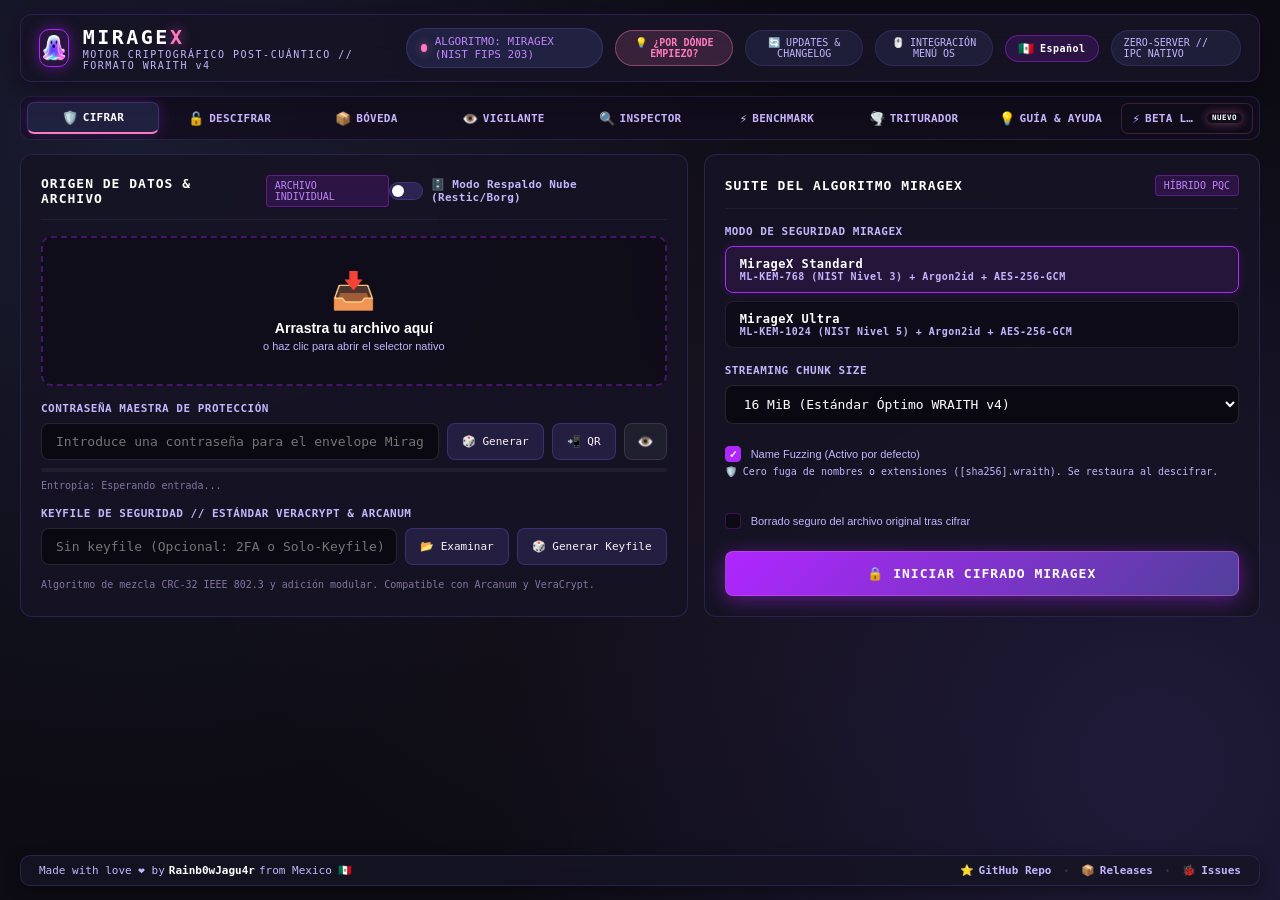
==== ui/index.html @ c5a14ad1 "release: v4.1.1 - Vigilante loop fix, default name fuzzing, keyfiles, bilingual selector and resilie" ====
<!DOCTYPE html>
<html lang="es">
<head>
  <meta charset="UTF-8">
  <meta name="viewport" content="width=device-width, initial-scale=1.0">
  <title>MirageX // Motor Criptográfico Post-Cuántica</title>
  <link rel="stylesheet" href="style.css">
</head>
<body>
  <div class="app-container">
    <!-- Top HUD Header -->
    <header class="hud-header">
      <div class="brand">
        <div class="brand-logo">
          <img src="logo.png" alt="MirageX Logo" class="brand-img">
        </div>
        <div class="brand-text">
          <div class="brand-title">MIRAGE<span class="highlight">X</span></div>
          <div class="brand-subtitle" data-i18n="brand_sub">MOTOR CRIPTOGRÁFICO POST-CUÁNTICO // FORMATO WRAITH v4</div>
        </div>
      </div>
      <div class="hud-status">
        <div class="status-pill">
          <span class="status-dot"></span>
          <span class="status-label" data-i18n="status_algo">ALGORITMO: MIRAGEX (NIST FIPS 203)</span>
        </div>
        <button class="status-chip btn-clickable highlight-pink" id="btn-quick-guide" title="Guía explicativa paso a paso de opciones y algoritmos" data-i18n="btn_quick_guide">
          💡 ¿POR DÓNDE EMPIEZO?
        </button>
        <button class="status-chip btn-clickable" id="btn-open-updater" title="Verificar actualizaciones y consultar Changelog">
          <span id="updater-badge-dot" class="updater-dot" style="display: none;"></span>
          <span data-i18n="btn_updates">🔄 UPDATES & CHANGELOG</span>
        </button>
        <button class="status-chip btn-clickable" id="btn-setup-context-menu" title="Configurar acceso rápido en menú contextual (Windows Explorer / Finder)" data-i18n="btn_context_menu">
          🖱️ INTEGRACIÓN MENÚ OS
        </button>
        <button type="button" class="status-chip btn-clickable btn-lang-switch" id="btn-lang-toggle" title="Cambiar idioma / Switch language">
          <span id="lang-flag">🇲🇽</span> <span id="lang-text">Español</span>
        </button>
        <div class="status-chip" data-i18n="status_zero_server">ZERO-SERVER // IPC NATIVO</div>
      </div>
    </header>

    <!-- Navigation Bar -->
    <nav class="hud-nav">
      <button class="nav-tab active" data-tab="encrypt">
        <span class="nav-icon">🛡️</span>
        <span class="nav-text" data-i18n="nav_encrypt">CIFRAR</span>
      </button>
      <button class="nav-tab" data-tab="decrypt">
        <span class="nav-icon">🔓</span>
        <span class="nav-text" data-i18n="nav_decrypt">DESCIFRAR</span>
      </button>
      <button class="nav-tab" data-tab="vault">
        <span class="nav-icon">📦</span>
        <span class="nav-text" data-i18n="nav_vault">BÓVEDA</span>
      </button>
      <button class="nav-tab" data-tab="watcher">
        <span class="nav-icon">👁️</span>
        <span class="nav-text" data-i18n="nav_watcher">VIGILANTE</span>
        <span class="badge-watcher-live" id="nav-watcher-badge" style="display:none;">LIVE</span>
      </button>
      <button class="nav-tab" data-tab="inspect">
        <span class="nav-icon">🔍</span>
        <span class="nav-text" data-i18n="nav_inspect">INSPECTOR</span>
      </button>
      <button class="nav-tab" data-tab="benchmark">
        <span class="nav-icon">⚡</span>
        <span class="nav-text" data-i18n="nav_benchmark">BENCHMARK</span>
      </button>
      <button class="nav-tab" data-tab="shred">
        <span class="nav-icon">🌪️</span>
        <span class="nav-text" data-i18n="nav_shred">TRITURADOR</span>
      </button>
      <button class="nav-tab" data-tab="guide">
        <span class="nav-icon">💡</span>
        <span class="nav-text" data-i18n="nav_guide">GUÍA & AYUDA</span>
      </button>
      <button class="nav-tab beta-tab" data-tab="beta">
        <span class="nav-icon">⚡</span>
        <span class="nav-text" data-i18n="nav_beta">BETA LABS</span>
        <span class="badge-beta-pill" data-i18n="badge_new">NUEVO</span>
      </button>
    </nav>

    <!-- Main Workspace -->
    <main class="hud-workspace">
      <!-- 1. ENCRYPT PANEL -->
      <section id="tab-encrypt" class="tab-content active">
        <div class="panel-grid">
          <div class="panel-card main-panel">
            <div class="card-header">
              <div style="display: flex; align-items: center; gap: 10px;">
                <h3 id="lbl-encrypt-origin-title" data-i18n="enc_origin_title">ORIGEN DE DATOS & ARCHIVO</h3>
                <span class="badge purple" id="badge-encrypt-origin" data-i18n="badge_single_file">ARCHIVO INDIVIDUAL</span>
              </div>
              <label class="hud-switch-container" title="Alternar entre cifrado individual y modo respaldo anonimizado para la nube">
                <input type="checkbox" id="toggle-encrypt-backup-mode">
                <span class="hud-switch-slider"></span>
                <span class="hud-switch-text" data-i18n="lbl_cloud_backup_mode">🗄️ Modo Respaldo Nube (Restic/Borg)</span>
              </label>
            </div>
            
            <!-- Standard Single File Section -->
            <div id="encrypt-single-file-section">
              <div class="dropzone" id="encrypt-dropzone">
                <div class="dropzone-icon">📥</div>
                <div class="dropzone-title" id="encrypt-file-title" data-i18n="drop_enc_title">Arrastra tu archivo aquí</div>
                <div class="dropzone-sub" id="encrypt-file-sub" data-i18n="drop_enc_sub">o haz clic para abrir el selector nativo</div>
              </div>

              <div class="selected-file-info" id="encrypt-file-meta" style="display:none;">
                <div class="meta-row">
                  <span class="meta-key">Archivo:</span>
                  <span class="meta-val" id="meta-encrypt-name">-</span>
                </div>
                <div class="meta-row">
                  <span class="meta-key">Ruta Absoluta:</span>
                  <span class="meta-val" id="meta-encrypt-path">-</span>
                </div>
                <div class="meta-row">
                  <span class="meta-key">Tamaño:</span>
                  <span class="meta-val" id="meta-encrypt-size">-</span>
                </div>
                <div class="meta-row">
                  <span class="meta-key">Nombre en Disco:</span>
                  <span class="meta-val" id="meta-encrypt-out-preview" style="color: var(--velvet-pink); font-family: var(--font-mono); font-size: 11px;">[sha256].wraith (Name Fuzzing Activo)</span>
                </div>
              </div>
            </div>

            <!-- Backup Cloud Directory Mode Section -->
            <div id="encrypt-backup-mode-section" style="display: none;">
              <div class="backup-folder-pickers">
                <div class="input-group">
                  <label for="backup-main-src-input">Carpeta a Respaldar (Origen):</label>
                  <div class="input-with-button">
                    <input type="text" id="backup-main-src-input" placeholder="Selecciona la carpeta con tus archivos..." readonly>
                    <button type="button" class="btn-secondary" id="btn-browse-backup-main-src" data-i18n="btn_browse">📂 Explorar</button>
                  </div>
                </div>

                <div class="input-group" style="margin-top: 12px;">
                  <label for="backup-main-dst-input">Directorio de Respaldo Cifrado (Destino):</label>
                  <div class="input-with-button">
                    <input type="text" id="backup-main-dst-input" placeholder="Carpeta de destino para los .wraith y el manifiesto..." readonly>
                    <button type="button" class="btn-secondary" id="btn-browse-backup-main-dst" data-i18n="btn_browse">📂 Explorar</button>
                  </div>
                </div>
              </div>

              <div class="beta-feature-pill-banner" style="margin-top: 14px;">
                <span class="pill-dot pink"></span>
                <span><strong>Blinded Hashes Activado:</strong> Cada archivo recibe un hash opaco determinista (<code>[sha256].wraith</code>) preservando deduplicación incremental en Restic, Borg y rsync sin revelar nombres ni rutas. Se genera el manifiesto maestro cifrado <code>backup_manifest.wraith</code>.</span>
              </div>
            </div>

            <div class="form-group">
              <label for="encrypt-password" data-i18n="lbl_enc_pass">CONTRASEÑA MAESTRA DE PROTECCIÓN</label>
              <div class="input-with-action">
                <input type="password" id="encrypt-password" placeholder="Introduce una contraseña para el envelope MirageX..." data-i18n-placeholder="ph_enc_pass" autocomplete="off">
                <button type="button" class="btn-secondary" id="btn-gen-pass" data-i18n="btn_gen">🎲 Generar</button>
                <button type="button" class="btn-secondary" id="btn-share-qr-encrypt" title="Compartir contraseña mediante Código QR">📲 QR</button>
                <button type="button" class="btn-icon" id="btn-toggle-encrypt-pass">👁️</button>
              </div>
              <div class="password-meter">
                <div class="meter-bar" id="pass-meter-bar"></div>
              </div>
              <div class="meter-label" id="pass-meter-text">Entropía: Esperando entrada...</div>
            </div>

            <div class="form-group keyfile-form-group">
              <label data-i18n="lbl_enc_kf">KEYFILE DE SEGURIDAD // ESTÁNDAR VERACRYPT & ARCANUM</label>
              <div class="input-with-action">
                <input type="text" id="encrypt-keyfile-display" placeholder="Sin keyfile (Opcional: 2FA o Solo-Keyfile)..." data-i18n-placeholder="ph_kf" readonly>
                <button type="button" class="btn-secondary" id="btn-select-keyfile-encrypt" data-i18n="btn_browse_kf">📂 Examinar</button>
                <button type="button" class="btn-secondary" id="btn-open-gen-keyfile" data-i18n="btn_gen_kf">🎲 Generar Keyfile</button>
                <button type="button" class="btn-icon" id="btn-clear-keyfile-encrypt" title="Quitar keyfile" data-i18n-title="btn_remove_kf" style="display:none;">✕</button>
              </div>
              <div class="field-hint" data-i18n="hint_enc_kf">Algoritmo de mezcla CRC-32 IEEE 802.3 y adición modular. Compatible con Arcanum y VeraCrypt.</div>
            </div>
          </div>

          <div class="panel-card side-panel">
            <div class="card-header">
              <h3 data-i18n="card_suite_title">SUITE DEL ALGORITMO MIRAGEX</h3>
              <span class="badge purple">HÍBRIDO PQC</span>
            </div>

            <div class="form-group">
              <label data-i18n="lbl_security_mode">MODO DE SEGURIDAD MIRAGEX</label>
              <div class="radio-group">
                <label class="radio-card active">
                  <input type="radio" name="pqc-suite" value="1" checked>
                  <div class="radio-info">
                    <span class="radio-title">MirageX Standard</span>
                    <span class="radio-desc">ML-KEM-768 (NIST Nivel 3) + Argon2id + AES-256-GCM</span>
                  </div>
                </label>
                <label class="radio-card">
                  <input type="radio" name="pqc-suite" value="2">
                  <div class="radio-info">
                    <span class="radio-title">MirageX Ultra</span>
                    <span class="radio-desc">ML-KEM-1024 (NIST Nivel 5) + Argon2id + AES-256-GCM</span>
                  </div>
                </label>
              </div>
            </div>

            <div class="form-group">
              <label for="chunk-size-select" data-i18n="lbl_chunk_size">STREAMING CHUNK SIZE</label>
              <select id="chunk-size-select" class="hud-select">
                <option value="4">4 MiB (Archivos pequeños)</option>
                <option value="16" selected>16 MiB (Estándar Óptimo WRAITH v4)</option>
                <option value="64">64 MiB (Archivos masivos >10 GB)</option>
              </select>
            </div>

            <div class="checkbox-group" style="margin-bottom: 12px;">
              <label class="checkbox-label" title="Anonimiza el nombre del archivo en disco ([sha256].wraith) para evitar filtración de metadatos o extensiones. Al descifrar con MirageX se restaura el nombre real íntegro.">
                <input type="checkbox" id="encrypt-name-fuzzing-chk" checked>
                <span class="checkbox-custom"></span>
                <span data-i18n="chk_name_fuzzing"><strong>Name Fuzzing (Activo por defecto)</strong></span>
              </label>
              <div class="field-hint" style="font-size: 10px; margin-top: 3px; color: var(--text-secondary);" data-i18n="hint_name_fuzzing">
                🛡️ Cero fuga de nombres o extensiones (<code>[sha256].wraith</code>). Se restaura al descifrar.
              </div>
            </div>

            <div class="checkbox-group">
              <label class="checkbox-label">
                <input type="checkbox" id="shred-source-chk">
                <span class="checkbox-custom"></span>
                <span data-i18n="chk_shred_source">Borrado seguro del archivo original tras cifrar</span>
              </label>
            </div>

            <div id="encrypt-shred-options" style="display: none; margin-bottom: 15px; padding: 10px; background: rgba(0,0,0,0.3); border: 1px dashed var(--border-color); border-radius: 6px;">
              <div style="display: grid; grid-template-columns: 1fr 1fr; gap: 10px;">
                <div>
                  <label style="font-size: 10px; color: var(--text-secondary); display: block; margin-bottom: 4px;" data-i18n="lbl_disk_type">TIPO DE DISCO</label>
                  <select id="encrypt-shred-media" class="hud-select" style="font-size: 11px; padding: 4px 8px;">
                    <option value="ssd" selected>⚡ SSD/NVMe (FTL Wear-Leveling)</option>
                    <option value="hdd">💾 HDD (Magnético DoD 5220.22-M)</option>
                  </select>
                </div>
                <div>
                  <label style="font-size: 10px; color: var(--text-secondary); display: block; margin-bottom: 4px;" data-i18n="lbl_passes">PASADAS</label>
                  <select id="encrypt-shred-passes" class="hud-select" style="font-size: 11px; padding: 4px 8px;">
                    <option value="3" selected>3 Pasadas</option>
                    <option value="7">7 Pasadas</option>
                  </select>
                </div>
              </div>
            </div>

            <button class="btn-primary" id="btn-start-encrypt" data-i18n="btn_start_encrypt">
              🔒 INICIAR CIFRADO MIRAGEX
            </button>
          </div>
        </div>

        <!-- Telemetry Card -->
        <div class="telemetry-card" id="encrypt-telemetry" style="display:none;">
          <div class="telemetry-header">
            <h4 data-i18n="telemetry_title">TELEMETRÍA CRIPTOGRÁFICA MIRAGEX</h4>
            <span class="telemetry-speed" id="encrypt-speed">0.00 MB/s</span>
          </div>
          <div class="progress-container">
            <div class="progress-fill" id="encrypt-progress-fill" style="width: 0%;"></div>
          </div>
          <div class="telemetry-stats">
            <span id="encrypt-stats-chunks">Chunk: 0 / 0</span>
            <span id="encrypt-stats-bytes">0 / 0 MB</span>
            <span id="encrypt-stats-time">Tiempo: 0s</span>
          </div>
        </div>
      </section>

      <!-- 2. DECRYPT PANEL -->
      <section id="tab-decrypt" class="tab-content">
        <div class="panel-grid">
          <div class="panel-card main-panel">
            <div class="card-header">
              <h3 data-i18n="dec_card_title">CONTENEDOR WRAITH (.wraith)</h3>
              <span class="badge purple">MIRAGEX ENVELOPE</span>
            </div>

            <div class="dropzone" id="decrypt-dropzone">
              <div class="dropzone-icon">📦</div>
              <div class="dropzone-title" id="decrypt-file-title" data-i18n="drop_dec_title">Arrastra tu archivo .wraith aquí</div>
              <div class="dropzone-sub" data-i18n="drop_dec_sub">o haz clic para examinar el disco</div>
            </div>

            <div class="selected-file-info" id="decrypt-file-meta" style="display:none;">
              <div class="meta-row">
                <span class="meta-key">Contenedor:</span>
                <span class="meta-val" id="meta-decrypt-name">-</span>
              </div>
              <div class="meta-row">
                <span class="meta-key">Ruta:</span>
                <span class="meta-val" id="meta-decrypt-path">-</span>
              </div>
            </div>

            <div class="form-group">
              <label for="decrypt-password" data-i18n="lbl_dec_pass">CONTRASEÑA DE AUTENTICACIÓN</label>
              <div class="input-with-action">
                <input type="password" id="decrypt-password" placeholder="Contraseña de desencapsulado..." data-i18n-placeholder="ph_dec_pass" autocomplete="off">
                <button type="button" class="btn-secondary" id="btn-share-qr-decrypt" title="Ver contraseña en Código QR">📲 QR</button>
                <button type="button" class="btn-icon" id="btn-toggle-decrypt-pass">👁️</button>
              </div>
            </div>

            <div class="form-group keyfile-form-group">
              <label data-i18n="lbl_dec_kf">KEYFILE DE DESENCRIPTACIÓN</label>
              <div class="input-with-action">
                <input type="text" id="decrypt-keyfile-display" placeholder="Sin keyfile (Opcional si usaste keyfile al cifrar)..." data-i18n-placeholder="ph_kf" readonly>
                <button type="button" class="btn-secondary" id="btn-select-keyfile-decrypt" data-i18n="btn_browse_kf">📂 Examinar</button>
                <button type="button" class="btn-icon" id="btn-clear-keyfile-decrypt" title="Quitar keyfile" data-i18n-title="btn_remove_kf" style="display:none;">✕</button>
              </div>
            </div>

            <div class="checkbox-group">
              <label class="checkbox-label">
                <input type="checkbox" id="shred-container-chk">
                <span class="checkbox-custom"></span>
                <span data-i18n="chk_shred_container">Borrado seguro del contenedor .wraith tras restauración</span>
              </label>
            </div>

            <div id="decrypt-shred-options" style="display: none; margin-bottom: 15px; padding: 10px; background: rgba(0,0,0,0.3); border: 1px dashed var(--border-color); border-radius: 6px;">
              <div style="display: grid; grid-template-columns: 1fr 1fr; gap: 10px;">
                <div>
                  <label style="font-size: 10px; color: var(--text-secondary); display: block; margin-bottom: 4px;" data-i18n="lbl_disk_type">TIPO DE DISCO</label>
                  <select id="decrypt-shred-media" class="hud-select" style="font-size: 11px; padding: 4px 8px;">
                    <option value="ssd" selected>⚡ SSD/NVMe (FTL Wear-Leveling)</option>
                    <option value="hdd">💾 HDD (Magnético DoD 5220.22-M)</option>
                  </select>
                </div>
                <div>
                  <label style="font-size: 10px; color: var(--text-secondary); display: block; margin-bottom: 4px;" data-i18n="lbl_passes">PASADAS</label>
                  <select id="decrypt-shred-passes" class="hud-select" style="font-size: 11px; padding: 4px 8px;">
                    <option value="3" selected>3 Pasadas</option>
                    <option value="7">7 Pasadas</option>
                  </select>
                </div>
              </div>
            </div>

            <!-- Cloud Backup Restore Banner -->
            <div id="decrypt-backup-manifest-notice" style="display: none; margin-bottom: 15px;">
              <div class="beta-feature-pill-banner" style="border-color: var(--pink);">
                <span class="pill-dot pink"></span>
                <div style="flex: 1;">
                  <strong>¡Manifiesto de Respaldo Maestro Detectado! (<code>backup_manifest.wraith</code>)</strong>
                  <p style="margin: 4px 0 8px 0; font-size: 11px;">Este archivo contiene el árbol completo de directorios y hashes para restaurar tu copia de seguridad de la nube (Restic / Borg / rsync).</p>
                  <div class="input-group">
                    <label for="restore-cloud-dest-input" style="font-size: 10px;">Carpeta donde restaurar archivos:</label>
                    <div class="input-with-button">
                      <input type="text" id="restore-cloud-dest-input" placeholder="Carpeta de destino de restauración..." readonly>
                      <button type="button" class="btn-secondary" id="btn-browse-restore-cloud-dest" data-i18n="btn_browse">📂 Explorar</button>
                    </div>
                  </div>
                  <button type="button" class="btn-primary highlight-pink full-width" id="btn-execute-restore-cloud-main" style="margin-top: 10px;">
                    🗄️ RESTAURAR ÁRBOL COMPLETO DE RESPALDO
                  </button>
                </div>
              </div>
            </div>

            <button class="btn-primary" id="btn-start-decrypt" data-i18n="btn_start_decrypt">
              🔓 DESENCAPSULAR & VERIFICAR CON MIRAGEX
            </button>
          </div>

          <div class="panel-card side-panel">
            <div class="card-header">
              <h3 data-i18n="dec_authenticity_title">RESULTADO DE AUTENTICIDAD</h3>
              <span class="badge green">AEAD + SHA-256</span>
            </div>
            
            <div class="decryption-result-box" id="decrypt-result-box">
              <div class="empty-state">
                <div class="empty-icon">🛡️</div>
                <p data-i18n="dec_empty_text">Esperando autenticación de contenedor para verificar integridad.</p>
              </div>
            </div>
          </div>
        </div>
      </section>

      <!-- 2.5. VAULT PANEL (ARCANUM / VERACRYPT STYLE PORTABLE ENCRYPTED VAULT) -->
      <section id="tab-vault" class="tab-content">
        <!-- State 1: Locked / Setup View -->
        <div id="vault-locked-view" class="panel-grid">
          <!-- Col 1: Create New Vault -->
          <div class="panel-card main-panel">
            <div class="card-header">
              <h3 data-i18n="vault_create_title">CREAR NUEVA BÓVEDA CIFRADA</h3>
              <span class="badge purple">MULTI-ARCHIVO .WVAULT</span>
            </div>

            <div class="dropzone" id="vault-create-dropzone">
              <div class="dropzone-icon">📁</div>
              <div class="dropzone-title" id="vault-create-drop-title" data-i18n="vault_create_drop">Seleccionar Archivos para la Bóveda</div>
              <div class="dropzone-sub" data-i18n="vault_create_drop_sub">O usa «Añadir carpeta completa» para empaquetar un directorio entero con ML-KEM + AES-256-GCM</div>
            </div>

            <button type="button" class="btn-secondary vault-add-folder-btn" id="btn-vault-add-folder" data-i18n="btn_vault_add_folder">
              📁 Añadir carpeta completa
            </button>

            <div id="vault-sources-list-box" class="vault-sources-box" style="display:none;">
              <div class="vault-sources-header">
                <span>ELEMENTOS A INCLUIR EN LA BÓVEDA (<span id="vault-sources-count">0</span>):</span>
                <button type="button" class="btn-sm btn-secondary" id="btn-clear-vault-sources">Limpiar</button>
              </div>
              <ul id="vault-sources-items" class="vault-items-list"></ul>
            </div>

            <div class="form-group mt-2">
              <label for="vault-create-password" data-i18n="lbl_vault_create_pass">CONTRASEÑA DE LA BÓVEDA</label>
              <div class="input-with-action">
                <input type="password" id="vault-create-password" placeholder="Contraseña maestra de la bóveda..." data-i18n-placeholder="ph_vault_create_pass" autocomplete="off">
                <button type="button" class="btn-secondary" id="btn-gen-pass-vault" data-i18n="btn_gen">🎲 Generar</button>
                <button type="button" class="btn-icon" id="btn-toggle-vault-create-pass">👁️</button>
              </div>
            </div>

            <div class="form-group keyfile-form-group">
              <label data-i18n="lbl_vault_create_kf">KEYFILE DE LA BÓVEDA</label>
              <div class="input-with-action">
                <input type="text" id="vault-create-keyfile-display" placeholder="Sin keyfile (Opcional: 2FA o Solo-Keyfile)..." data-i18n-placeholder="ph_kf" readonly>
                <button type="button" class="btn-secondary" id="btn-select-keyfile-vault-create" data-i18n="btn_browse_kf">📂 Examinar</button>
                <button type="button" class="btn-secondary" id="btn-open-gen-keyfile-vault" data-i18n="btn_gen">🎲 Generar</button>
                <button type="button" class="btn-icon" id="btn-clear-keyfile-vault-create" title="Quitar keyfile" data-i18n-title="btn_remove_kf" style="display:none;">✕</button>
              </div>
            </div>

            <button class="btn-primary" id="btn-execute-create-vault" data-i18n="btn_execute_create_vault">
              📦 CREAR Y CIFRAR BÓVEDA EN DISCO
            </button>
          </div>

          <!-- Col 2: Open / Unlock Existing Vault -->
          <div class="panel-card side-panel">
            <div class="card-header">
              <h3 data-i18n="vault_open_title">DESBLOQUEAR BÓVEDA EXISTENTE</h3>
              <span class="badge green">EXPLORADOR IN-APP</span>
            </div>

            <div class="dropzone" id="vault-open-dropzone">
              <div class="dropzone-icon">🔐</div>
              <div class="dropzone-title" id="vault-open-file-title" data-i18n="vault_open_drop">Selecciona un archivo .wvault o .wraith</div>
              <div class="dropzone-sub" data-i18n="vault_open_drop_sub">Abre y explora el árbol de archivos sin drivers de kernel</div>
            </div>

            <div class="selected-file-info" id="vault-open-meta" style="display:none;">
              <div class="meta-row">
                <span class="meta-key">Bóveda:</span>
                <span class="meta-val" id="meta-vault-open-name">-</span>
              </div>
              <div class="meta-row">
                <span class="meta-key">Ruta:</span>
                <span class="meta-val" id="meta-vault-open-path">-</span>
              </div>
            </div>

            <div class="form-group mt-2">
              <label for="vault-open-password" data-i18n="lbl_vault_open_pass">CONTRASEÑA DE DESBLOQUEO</label>
              <div class="input-with-action">
                <input type="password" id="vault-open-password" placeholder="Contraseña de la bóveda..." data-i18n-placeholder="ph_vault_open_pass" autocomplete="off">
                <button type="button" class="btn-icon" id="btn-toggle-vault-open-pass">👁️</button>
              </div>
            </div>

            <div class="form-group keyfile-form-group">
              <label data-i18n="lbl_vault_open_kf">KEYFILE DE DESBLOQUEO</label>
              <div class="input-with-action">
                <input type="text" id="vault-open-keyfile-display" placeholder="Sin keyfile (Opcional)..." data-i18n-placeholder="ph_kf" readonly>
                <button type="button" class="btn-secondary" id="btn-select-keyfile-vault-open" data-i18n="btn_browse_kf">📂 Examinar</button>
                <button type="button" class="btn-icon" id="btn-clear-keyfile-vault-open" title="Quitar keyfile" data-i18n-title="btn_remove_kf" style="display:none;">✕</button>
              </div>
            </div>

            <button class="btn-primary" id="btn-execute-open-vault" data-i18n="btn_execute_open_vault">
              🔓 DESBLOQUEAR Y EXPLORAR BÓVEDA
            </button>
          </div>
        </div>

        <!-- State 2: Unlocked Vault In-App Explorer View -->
        <div id="vault-unlocked-view" class="panel-card full-width" style="display:none;">
          <div class="vault-explorer-header">
            <div class="vault-active-info">
              <span class="vault-status-indicator"></span>
              <div>
                <h3 id="vault-unlocked-name" class="vault-active-title">BÓVEDA DESBLOQUEADA</h3>
                <div class="vault-active-sub" id="vault-unlocked-sub">0 archivos // 0 KB descomprimidos</div>
              </div>
            </div>
            <div class="vault-header-actions">
              <button type="button" class="btn-secondary" id="btn-extract-all-vault" data-i18n="btn_extract_all_vault">
                📁 Extraer Todo a Carpeta
              </button>
              <button type="button" class="btn-danger" id="btn-close-lock-vault" data-i18n="btn_close_lock_vault">
                🔒 Bloquear y Cerrar Bóveda
              </button>
            </div>
          </div>

          <div class="vault-toolbar">
            <div class="vault-search-wrapper">
              <span class="vault-search-icon">🔍</span>
              <input type="text" id="vault-search-input" placeholder="Buscar archivos dentro de la bóveda..." data-i18n-placeholder="ph_vault_search" autocomplete="off">
            </div>
          </div>

          <div class="vault-table-container">
            <table class="vault-files-table">
              <thead>
                <tr>
                  <th style="width: 40px;"></th>
                  <th>NOMBRE / RUTA INTERNA</th>
                  <th style="width: 120px;">TAMAÑO</th>
                  <th style="width: 160px; text-align: right;">ACCIÓN</th>
                </tr>
              </thead>
              <tbody id="vault-files-tbody">
                <!-- Dynamically generated rows -->
              </tbody>
            </table>
          </div>
        </div>
      </section>

      <!-- 2.7. VIGILANTE / CARPETA VIGILADA (AUTO-CIFRADO Y MONITORIZACIÓN CONTINUA) -->
      <section id="tab-watcher" class="tab-content">
        <div class="beta-scrollable">
          <!-- Hero Banner -->
          <div class="beta-hero-card">
            <div class="beta-hero-header">
              <span class="badge pink" data-i18n="watcher_badge_top">👁️ MOTOR DE VIGILANCIA EN TIEMPO REAL</span>
              <span class="badge gray" id="watcher-badge-status-top" data-i18n="watcher_badge_inactive">⚪ INACTIVO</span>
              <span class="badge navy">FIPS 203 ML-KEM + AES-256-GCM</span>
              <span class="badge purple" id="watcher-badge-ram" data-i18n="watcher_badge_ram">🛡️ CLAVES EN RAM</span>
            </div>
            <h2 class="beta-hero-title"><span data-i18n="watcher_hero_title">Carpeta Vigilada // </span><span class="highlight-pink-text" data-i18n="watcher_hero_title_hl">Auto-Cifrado Continuo</span></h2>
            <p class="beta-hero-desc" data-i18n="watcher_hero_desc">
              Todo archivo nuevo o modificado que se guarde en la carpeta vigilada es cifrado automáticamente en streaming como contenedor <code>.wraith</code>. Soporta filtrado de extensiones, modo recursivo, notificaciones de escritorio, triturado seguro y auto-bloqueo por inactividad.
            </p>
          </div>

          <!-- Configuration & Rules Panels -->
          <div class="panel-grid">
            <!-- Col 1: Folders & Authentication -->
            <div class="panel-card main-panel">
              <div class="card-header">
                <h3 data-i18n="watcher_dirs_title">DIRECTORIOS & SEGURIDAD DE SESIÓN</h3>
                <span class="badge purple">POLLING ATÓMICO (1500 MS)</span>
              </div>

              <div class="input-group">
                <label for="watch-folder-input" data-i18n="watcher_lbl_watch_dir">Directorio Vigilado (Carpeta Origen):</label>
                <div class="input-with-button">
                  <input type="text" id="watch-folder-input" placeholder="Selecciona la carpeta a monitorear..." data-i18n-placeholder="watcher_ph_watch_dir" readonly>
                  <button type="button" class="btn-secondary" id="btn-browse-watch-folder" data-i18n="btn_browse">📂 Explorar</button>
                </div>
              </div>

              <div class="input-group" style="margin-top: 12px;">
                <label for="watch-output-input" data-i18n="watcher_lbl_output_dir">Directorio de Salida Cifrada (.wraith):</label>
                <div class="input-with-button">
                  <input type="text" id="watch-output-input" placeholder="Selecciona la carpeta de destino..." data-i18n-placeholder="watcher_ph_output_dir" readonly>
                  <button type="button" class="btn-secondary" id="btn-browse-watch-output" data-i18n="btn_browse">📂 Explorar</button>
                </div>
              </div>

              <div class="form-grid-2" style="margin-top: 12px;">
                <div class="input-group">
                  <label for="watch-password" data-i18n="watcher_lbl_pass">Contraseña en Memoria (Sesión Activa):</label>
                  <div class="input-with-button">
                    <input type="password" id="watch-password" placeholder="Contraseña para auto-cifrar..." data-i18n-placeholder="watcher_ph_pass">
                    <button type="button" class="btn-icon" id="btn-toggle-watch-pass" title="Mostrar/ocultar">👁️</button>
                  </div>
                </div>

                <div class="input-group">
                  <label for="watch-suite-select" data-i18n="watcher_lbl_algo">Algoritmo Post-Cuántico:</label>
                  <select id="watch-suite-select" class="hud-select">
                    <option value="768" selected>ML-KEM-768 (NIST Level 3 - Rápido)</option>
                    <option value="1024">ML-KEM-1024 (NIST Level 5 - Máximo)</option>
                  </select>
                </div>
              </div>

              <div class="form-group keyfile-form-group" style="margin-top: 12px;">
                <label data-i18n="lbl_watch_keyfile">KEYFILE DE SEGURIDAD</label>
                <div class="input-with-action">
                  <input type="text" id="watch-keyfile-display" placeholder="Sin keyfile (Opcional: 2FA o Solo-Keyfile)..." data-i18n-placeholder="ph_kf" readonly>
                  <button type="button" class="btn-secondary" id="btn-select-keyfile-watch" data-i18n="btn_browse">📂 Examinar</button>
                  <button type="button" class="btn-secondary" id="btn-open-gen-keyfile-watch" data-i18n="btn_gen_kf">🎲 Generar Keyfile</button>
                  <button type="button" class="btn-icon" id="btn-clear-keyfile-watch" title="Quitar keyfile" style="display:none;">✕</button>
                </div>
                <div class="field-hint" data-i18n="hint_watch_keyfile">Algoritmo de mezcla CRC-32 IEEE 802.3 y adición modular de 64 bytes.</div>
              </div>
            </div>

            <!-- Col 2: Rules & Triggers -->
            <div class="panel-card side-panel">
              <div class="card-header">
                <h3 data-i18n="watcher_rules_title">REGLAS & AUTOMATIZACIÓN</h3>
                <span class="badge purple">POLÍTICAS ACTIVAS</span>
              </div>

              <!-- Extension Filter -->
              <div class="input-group">
                <label data-i18n="watcher_lbl_filter">Filtro de Archivos:</label>
                <div class="radio-group" style="margin-bottom: 8px;">
                  <label class="radio-card active" style="padding: 6px 10px;">
                    <input type="radio" name="watch-filter-mode" value="all" checked>
                    <span style="font-size: 11px; font-weight: 700;" data-i18n="watcher_filter_all">Todos los archivos</span>
                  </label>
                  <label class="radio-card" style="padding: 6px 10px;">
                    <input type="radio" name="watch-filter-mode" value="whitelist">
                    <span style="font-size: 11px; font-weight: 700;" data-i18n="watcher_filter_whitelist">Whitelist de extensiones</span>
                  </label>
                </div>
                <div id="watch-extensions-wrapper" style="display: none;">
                  <input type="text" id="watch-filter-extensions-input" placeholder="pdf, docx, xlsx, png, jpg, zip" value="pdf, docx, xlsx, png, jpg, zip">
                  <div class="field-hint" style="font-size: 10px; margin-top: 4px;">Separadas por coma. Se ignoran siempre archivos de sistema (.DS_Store, Thumbs.db, temporales).</div>
                </div>
              </div>

              <!-- Timeout -->
              <div class="input-group" style="margin-top: 10px;">
                <label for="watch-timeout-select" data-i18n="watcher_lbl_timeout">Auto-Bloqueo de Seguridad por Inactividad:</label>
                <select id="watch-timeout-select" class="hud-select">
                  <option value="0" data-i18n="watcher_timeout_0">Desactivado (Mantener sesión abierta)</option>
                  <option value="5" data-i18n="watcher_timeout_5">5 minutos sin nuevos archivos</option>
                  <option value="15" selected data-i18n="watcher_timeout_15">15 minutos (Recomendado)</option>
                  <option value="30" data-i18n="watcher_timeout_30">30 minutos</option>
                  <option value="60" data-i18n="watcher_timeout_60">1 hora</option>
                </select>
                <div class="field-hint" style="font-size: 10px; margin-top: 4px;">Purga criptográficamente la clave de la memoria RAM tras inactividad.</div>
              </div>

              <!-- Checkboxes -->
              <div class="checkbox-group" style="margin-top: 12px; display: flex; flex-direction: column; gap: 8px;">
                <label class="checkbox-label" title="Anonimiza el nombre del archivo en disco ([sha256].wraith) para evitar filtración de metadatos o extensiones. Al descifrar con MirageX se restaura el nombre real íntegro.">
                  <input type="checkbox" id="watch-name-fuzzing-chk" checked>
                  <span class="checkbox-custom"></span>
                  <span data-i18n="chk_name_fuzzing"><strong>Name Fuzzing (Activo por defecto)</strong></span>
                </label>
                <div class="field-hint" style="font-size: 10px; margin-top: -3px; margin-bottom: 2px; color: var(--text-secondary);" data-i18n="hint_name_fuzzing">
                  🛡️ Cero fuga de nombres o extensiones (<code>[sha256].wraith</code>). Se restaura al descifrar.
                </div>

                <label class="checkbox-label">
                  <input type="checkbox" id="watch-recursive-chk" checked>
                  <span class="checkbox-custom"></span>
                  <span data-i18n="watcher_chk_recursive">Vigilancia recursiva (Monitorear subcarpetas anidadas)</span>
                </label>

                <label class="checkbox-label">
                  <input type="checkbox" id="watch-notify-chk" checked>
                  <span class="checkbox-custom"></span>
                  <span data-i18n="watcher_chk_notify">Notificaciones nativas del sistema operativo</span>
                </label>

                <label class="checkbox-label">
                  <input type="checkbox" id="watch-shred-source-chk" checked>
                  <span class="checkbox-custom"></span>
                  <span data-i18n="lbl_watch_shred">Borrado seguro del archivo original tras cifrar (Activo por defecto)</span>
                </label>
              </div>

              <div class="beta-actions-row" style="margin-top: 16px;">
                <button type="button" class="btn-primary" id="btn-start-watcher" style="flex: 1;" data-i18n="btn_start_watcher">
                  ▶️ INICIAR VIGILANCIA
                </button>
                <button type="button" class="btn-secondary" id="btn-stop-watcher" style="display: none; flex: 1;" data-i18n="btn_stop_watcher">
                  ⏹️ DETENER VIGILANCIA
                </button>
              </div>
            </div>
          </div>

          <!-- Audit Log & Live Console -->
          <div class="beta-card" style="margin-top: 16px;">
            <div class="card-header">
              <div style="display: flex; align-items: center; gap: 10px;">
                <h3 data-i18n="watcher_audit_title">REGISTRO DE AUDITORÍA & EVENTOS EN VIVO</h3>
                <span class="badge navy" id="watcher-badge-count">0 ARCHIVOS PROCESADOS</span>
              </div>
              <div style="display: flex; gap: 8px;">
                <button type="button" class="btn-secondary" id="btn-export-audit-csv" title="Descargar log en formato CSV" data-i18n="btn_export_csv">
                  📥 Exportar CSV
                </button>
                <button type="button" class="btn-secondary" id="btn-export-audit-jsonl" title="Descargar log en formato JSONL" data-i18n="btn_export_jsonl">
                  📥 Exportar JSONL
                </button>
              </div>
            </div>

            <div class="beta-console-wrapper" style="margin-top: 12px;">
              <div class="beta-console-header">
                <span data-i18n="watcher_console_title">CONSOLA EN TIEMPO REAL</span>
                <span id="watcher-status-text" data-i18n="watcher_status_waiting">ESPERANDO CONFIGURACIÓN</span>
              </div>
              <div class="beta-console-log" id="watcher-log-terminal">
                [SISTEMA] Vigilante inicializado. Esperando que configures los directorios y la clave.
              </div>
            </div>
          </div>
        </div>
      </section>

      <!-- 3. INSPECT PANEL -->
      <section id="tab-inspect" class="tab-content">
        <div class="panel-card full-width">
          <div class="card-header">
            <h3 data-i18n="inspect_card_title">INSPECCIÓN ESTRUCTURAL DE CABECERAS WRAITH (CERO CONOCIMIENTO)</h3>
            <span class="badge purple">NON-DESTRUCTIVE</span>
          </div>

          <div class="dropzone" id="inspect-dropzone">
            <div class="dropzone-icon">🔬</div>
            <div class="dropzone-title" id="inspect-file-title" data-i18n="drop_inspect_title">Arrastra un archivo .wraith para inspección inmediata</div>
            <div class="dropzone-sub" data-i18n="drop_inspect_sub">Lee los metadatos de suite y UUID sin requerir la contraseña ni descifrar el contenido</div>
          </div>

          <div class="inspection-results" id="inspection-results" style="display:none;">
            <div class="hud-grid-metrics">
              <div class="metric-card">
                <span class="metric-title">FORMATO CONTENEDOR</span>
                <span class="metric-value" id="insp-magic">WRAITH v4</span>
              </div>
              <div class="metric-card">
                <span class="metric-title">SUITE ALGORITMO</span>
                <span class="metric-value purple-text" id="insp-suite">MirageX Standard</span>
              </div>
              <div class="metric-card">
                <span class="metric-title">CHUNK SIZE</span>
                <span class="metric-value" id="insp-chunk-size">16.0 MiB</span>
              </div>
              <div class="metric-card">
                <span class="metric-title">PQC CIPHERTEXT</span>
                <span class="metric-value" id="insp-pqc-size">1,088 Bytes</span>
              </div>
            </div>

            <div class="code-terminal">
              <div class="terminal-bar">
                <span class="term-dot red"></span>
                <span class="term-dot yellow"></span>
                <span class="term-dot green"></span>
                <span class="term-title">HEADER DUMP // ZERO-KNOWLEDGE VIEW</span>
              </div>
              <pre id="insp-raw-json">{}</pre>
            </div>
          </div>
        </div>
      </section>

      <!-- 4. BENCHMARK PANEL -->
      <section id="tab-benchmark" class="tab-content">
        <div class="panel-card full-width">
          <div class="card-header">
            <h3 data-i18n="bench_card_title">BENCHMARK DE RENDIMIENTO DEL ALGORITMO MIRAGEX</h3>
            <button class="btn-secondary" id="btn-run-bench" data-i18n="btn_run_bench">⚡ Ejecutar Test de Estrés</button>
          </div>

          <p class="section-desc" style="color: var(--text-secondary); font-size: 12px; margin-top: 4px;" data-i18n="bench_desc">
            Evalúa la velocidad de encapsulación post-cuántica (FIPS 203), derivación de claves Argon2id y tasa de transferencia por aceleración de hardware AES-256-GCM.
          </p>

          <div class="hud-grid-metrics" id="bench-metrics">
            <div class="metric-card">
              <span class="metric-title">MIRAGEX STANDARD (768)</span>
              <span class="metric-value purple-text" id="bench-768">-- ops/s</span>
              <span class="metric-sub">NIST Nivel 3</span>
            </div>
            <div class="metric-card">
              <span class="metric-title">MIRAGEX ULTRA (1024)</span>
              <span class="metric-value purple-text" id="bench-1024">-- ops/s</span>
              <span class="metric-sub">NIST Nivel 5</span>
            </div>
            <div class="metric-card">
              <span class="metric-title">ARGON2ID (64MB / 3 ITER)</span>
              <span class="metric-value yellow-text" id="bench-argon">-- ms</span>
              <span class="metric-sub">Resistencia GPU/ASIC</span>
            </div>
            <div class="metric-card">
              <span class="metric-title">AES-256-GCM THROUGHPUT</span>
              <span class="metric-value green-text" id="bench-aes">-- MB/s</span>
              <span class="metric-sub">Aceleración por Hardware</span>
            </div>
          </div>
        </div>
      </section>

      <!-- 5. SHREDDER PANEL -->
      <section id="tab-shred" class="tab-content">
        <div class="panel-card full-width">
          <div class="card-header">
            <h3 data-i18n="shred_card_title">TRITURADOR CRIPTOGRÁFICO CSPRNG (SECURE WIPE)</h3>
            <span class="badge red-badge">SECURE DELETION (BEST-EFFORT EN SSD/NVME)</span>
          </div>

          <div class="dropzone" id="shred-dropzone">
            <div class="dropzone-icon">☢️</div>
            <div class="dropzone-title" id="shred-file-title" data-i18n="drop_shred_title">Arrastra o selecciona un archivo sensible para borrado seguro</div>
            <div class="dropzone-sub" data-i18n="drop_shred_sub">Sobreescritura multi-paso con CSPRNG + Patrones complementarios + Truncamiento (mitigación best-effort en memorias flash con wear-leveling)</div>
          </div>

          <div style="display: grid; grid-template-columns: 1fr 1fr; gap: 15px; margin-top: 20px;">
            <div class="form-group">
              <label for="shred-media-select" data-i18n="lbl_disk_type">TIPO DE ALMACENAMIENTO / MEDIO FÍSICO</label>
              <select id="shred-media-select" class="hud-select">
                <option value="ssd" selected>⚡ SSD / NVMe (Mitigación Wear-Leveling & Anti-Deduplicación FTL)</option>
                <option value="hdd">💾 HDD / Disco Magnético (Sobrescritura Física Directa de Sectores)</option>
              </select>
            </div>

            <div class="form-group">
              <label for="shred-passes-select" data-i18n="lbl_passes">NÚMERO DE PASADAS DE SOBREESCRITURA</label>
              <select id="shred-passes-select" class="hud-select">
                <option value="3" selected>3 Pasadas (CSPRNG + Patrón Complementario + Ceros)</option>
                <option value="7">7 Pasadas (Estándar DoD 5220.22-M / Ultra Seguro)</option>
                <option value="12">12 Pasadas (Modo Forense Paranoia Máxima)</option>
              </select>
            </div>
          </div>

          <button class="btn-danger" id="btn-execute-shred" style="margin-top: 15px;" data-i18n="btn_execute_shred">
            🌪️ EJECUTAR BORRADO SEGURO DEL ARCHIVO
          </button>
        </div>
      </section>

      <!-- 7. GUIDE & USE CASES PANEL (CENTRO DE ORIENTACIÓN CRIPTOGRÁFICA) -->
      <section id="tab-guide" class="tab-content">
        <div class="guide-scrollable">
          <!-- Hero Banner -->
          <div class="guide-hero-card">
            <div class="guide-hero-header">
              <span class="badge pink" data-i18n="guide_hero_badge">💡 GUÍA OFICIAL MIRAGEX</span>
              <span class="badge navy">ZERO-KNOWLEDGE // POST-CUÁNTICO</span>
            </div>
            <h2 class="guide-hero-title"><span data-i18n="guide_hero_title">¿No sabes por dónde empezar? </span><span class="highlight-pink-text" data-i18n="guide_hero_title_hl">Te guiamos paso a paso.</span></h2>
            <p class="guide-hero-desc" data-i18n="guide_hero_desc">MirageX está diseñado para que cualquier persona pueda proteger sus documentos más valiosos con seguridad de grado militar y resistencia post-cuántica (NIST FIPS 203). Aquí aprenderás qué herramienta usar según lo que necesites hacer.</p>
            
            <div class="guide-quick-nav">
              <button type="button" class="btn-guide-pill" data-goto="encrypt">🛡️ Cifrar un Archivo</button>
              <button type="button" class="btn-guide-pill" data-goto="vault">📦 Proteger una Carpeta (Bóveda)</button>
              <button type="button" class="btn-guide-pill" data-goto="shred">🌪️ Borrar Archivo para Siempre</button>
              <button type="button" class="btn-guide-pill" data-goto="decrypt">🔓 Desbloquear Archivo .wraith</button>
              <button type="button" class="btn-guide-pill" id="btn-guide-changelog">📜 Historial Changelog</button>
              <button type="button" class="btn-guide-pill external-link" data-url="https://github.com/Rainb0wJagu4r/MirageX">⭐ GitHub Repo</button>
              <button type="button" class="btn-guide-pill external-link" data-url="https://github.com/Rainb0wJagu4r/MirageX/issues">🐞 Reportes GitHub</button>
            </div>
          </div>

          <!-- Section 1: Casos de Uso Cotidianos -->
          <div class="guide-block">
            <div class="guide-block-title">
              <span class="block-number">01</span>
              <h3>CASOS DE USO PRÁCTICOS // ¿QUÉ QUIERES HACER HOY?</h3>
            </div>

            <div class="guide-cases-grid">
              <div class="case-card">
                <div class="case-badge">CASO TÍPICO A</div>
                <h4>Quiero enviar un documento privado por WhatsApp, Telegram o subirlo a la nube (Drive/Dropbox)</h4>
                <p class="case-intro"><strong>El peligro:</strong> Los archivos subidos a la nube o chats pueden ser filtrados, interceptados o revisados por terceros.</p>
                <div class="case-solution-box">
                  <div class="solution-item"><span class="step-num">1</span> Ve a la pestaña <strong class="color-pink">🛡️ CIFRAR</strong>.</div>
                  <div class="solution-item"><span class="step-num">2</span> Arrastra tu documento (PDF, Excel, Foto, Video, etc.).</div>
                  <div class="solution-item"><span class="step-num">3</span> Escribe una contraseña o pulsa <em>🎲 Generar</em>.</div>
                  <div class="solution-item"><span class="step-num">4</span> Pulsa <em>Cifrar</em>: se creará un archivo <code class="code-pill">.wraith</code> impenetrable.</div>
                  <div class="solution-item success"><span class="step-check">✓</span> Sube ese <code class="code-pill">.wraith</code> con tranquilidad: sin tu contraseña es matemáticamente imposible de abrir.</div>
                </div>
                <button type="button" class="btn-case-cta" data-goto="encrypt">Ir a Cifrar Archivo →</button>
              </div>

              <div class="case-card">
                <div class="case-badge">CASO TÍPICO B</div>
                <h4>Tengo muchos archivos personales (contratos, fotos, proyectos) y quiero guardarlos juntos en mi PC</h4>
                <p class="case-intro"><strong>El problema:</strong> Cifrar 200 archivos uno por uno es una molestia y difícil de organizar.</p>
                <div class="case-solution-box">
                  <div class="solution-item"><span class="step-num">1</span> Ve a la pestaña <strong class="color-pink">📦 BÓVEDA</strong>.</div>
                  <div class="solution-item"><span class="step-num">2</span> Selecciona tus carpetas y archivos en bloque.</div>
                  <div class="solution-item"><span class="step-num">3</span> Elige contraseña y/o Keyfile y pulsa <em>Crear Bóveda</em>.</div>
                  <div class="solution-item"><span class="step-num">4</span> Genera un único contenedor cifrado <code class="code-pill">.wvault</code>.</div>
                  <div class="solution-item success"><span class="step-check">✓</span> Cuando lo desbloquees en MirageX, verás un <em>Explorador de Archivos Portátil</em> para ver tamaños, buscar y extraer archivos sin instalar drivers en tu OS.</div>
                </div>
                <button type="button" class="btn-case-cta" data-goto="vault">Ir a Crear Bóveda →</button>
              </div>

              <div class="case-card">
                <div class="case-badge">CASO TÍPICO C</div>
                <h4>Quiero autenticación de doble factor física (2FA) para máxima paranoia</h4>
                <p class="case-intro"><strong>El problema:</strong> Una contraseña memorizada puede ser grabada por un keylogger o vista por cámaras espía.</p>
                <div class="case-solution-box">
                  <div class="solution-item"><span class="step-num">1</span> Usa el estándar de <strong>Keyfiles (VeraCrypt / Arcanum)</strong>.</div>
                  <div class="solution-item"><span class="step-num">2</span> Pulsa <em>🎲 Generar Keyfile</em> y mueve el ratón en el radar de entropía.</div>
                  <div class="solution-item"><span class="step-num">3</span> Guarda el archivo <code class="code-pill">.key</code> generado en una memoria USB física.</div>
                  <div class="solution-item success"><span class="step-check">✓</span> Cifra con <strong>Contraseña + Keyfile</strong>. Aunque alguien averigüe tu contraseña, sin tu memoria USB física conectada jamás podrán descifrarlo.</div>
                </div>
                <button type="button" class="btn-case-cta" data-goto="encrypt">Probar con Keyfile →</button>
              </div>

              <div class="case-card">
                <div class="case-badge">CASO TÍPICO D</div>
                <h4>Voy a vender mi computadora o quiero borrar archivos bancarios sin que nadie los recupere</h4>
                <p class="case-intro"><strong>El peligro:</strong> La "Papelera de reciclaje" de Windows o Mac NO borra el archivo. Programas forenses gratuitos lo recuperan en minutos.</p>
                <div class="case-solution-box">
                  <div class="solution-item"><span class="step-num">1</span> Ve a la pestaña <strong class="color-pink">🌪️ TRITURADOR</strong>.</div>
                  <div class="solution-item"><span class="step-num">2</span> Arrastra el archivo confidencial que deseas destruir.</div>
                  <div class="solution-item"><span class="step-num">3</span> Selecciona tu medio (SSD/NVMe con mitigación wear-leveling, o HDD magnético).</div>
                  <div class="solution-item success"><span class="step-check">✓</span> Sobreescribe con múltiples pasadas de ruido aleatorio CSPRNG y trunca los sectores físicos dejándolo irrecuperable.</div>
                </div>
                <button type="button" class="btn-case-cta" data-goto="shred">Ir al Triturador Seguro →</button>
              </div>
            </div>
          </div>

          <!-- Section 2: Explicación de Algoritmos -->
          <div class="guide-block">
            <div class="guide-block-title">
              <span class="block-number">02</span>
              <h3>ALGORITMOS CRIPTOGRÁFICOS // ¿QUÉ HACEN Y POR QUÉ SON LOS MEJORES?</h3>
            </div>

            <div class="guide-algo-grid">
              <div class="algo-card">
                <div class="algo-top">
                  <span class="algo-pill pqc">POST-CUÁNTICO (NIST 2024)</span>
                  <h4>ML-KEM (Kyber) // FIPS 203</h4>
                </div>
                <p class="algo-summary">Es el algoritmo de criptografía post-cuántica estandarizado oficialmente por el NIST de Estados Unidos en agosto de 2024. Se basa en el problema matemático de retículos de módulos (Module Learning-with-Errors).</p>
                <div class="algo-details">
                  <div class="detail-row">
                    <span class="detail-name">MirageX Standard (ML-KEM-768):</span>
                    <span class="detail-val">Nivel de seguridad 3 del NIST (equivalente a AES-192 contra ataques cuánticos). Es el equilibrio ideal entre velocidad fulgurante y protección futura.</span>
                  </div>
                  <div class="detail-row">
                    <span class="detail-name">MirageX Ultra (ML-KEM-1024):</span>
                    <span class="detail-val">Nivel de seguridad 5 del NIST (equivalente a AES-256 cuántico). Nivel de paranoia máxima para documentos que deben permanecer secretos durante más de 30 años.</span>
                  </div>
                  <div class="detail-row">
                    <span class="detail-name">Protección "Store Now, Decrypt Later":</span>
                    <span class="detail-val">Evita que atacantes guarden tus archivos hoy para descifrarlos cuando existan computadoras cuánticas potentes.</span>
                  </div>
                </div>
              </div>

              <div class="algo-card">
                <div class="algo-top">
                  <span class="algo-pill symmetric">ALTA VELOCIDAD & INTEGRIDAD</span>
                  <h4>AES-256-GCM (Cifrado Autenticado AEAD)</h4>
                </div>
                <p class="algo-summary">El estándar de oro mundial en cifrado simétrico con autenticación. Cada fragmento de datos (chunk) no solo se cifra, sino que calcula una firma matemática criptográfica (Tag de 128 bits).</p>
                <div class="algo-details">
                  <div class="detail-row">
                    <span class="detail-name">Detección Inmediata de Manipulación:</span>
                    <span class="detail-val">Si un virus, disco dañado o atacante altera aunque sea un solo bit del archivo en tránsito, el sistema lo detecta y rechaza la descapsulación.</span>
                  </div>
                  <div class="detail-row">
                    <span class="detail-name">Aceleración por Hardware (AES-NI):</span>
                    <span class="detail-val">Procesa datos a velocidades de cientos de MB por segundo aprovechando las instrucciones dedicadas del procesador sin recalentar el equipo.</span>
                  </div>
                </div>
              </div>

              <div class="algo-card">
                <div class="algo-top">
                  <span class="algo-pill kdf">RESISTENCIA A FUERZA BRUTA</span>
                  <h4>Argon2id (Derivación de Clave KDF)</h4>
                </div>
                <p class="algo-summary">Ganador unánime de la competencia mundial de hashing de contraseñas. Convierte tu contraseña en una clave maestra de 256 bits forzando el uso intensivo de memoria RAM.</p>
                <div class="algo-details">
                  <div class="detail-row">
                    <span class="detail-name">Inmune a Gráficas (Anti-GPU & ASIC):</span>
                    <span class="detail-val">Exige 64 MB de memoria RAM por intento, lo que impide que atacantes usen clusters de tarjetas gráficas para adivinar millones de contraseñas por segundo.</span>
                  </div>
                  <div class="detail-row">
                    <span class="detail-name">Protección Híbrida:</span>
                    <span class="detail-val">Combina resistencia contra ataques de canal lateral (Argon2i) y resistencia a cómputo paralelo (Argon2d).</span>
                  </div>
                </div>
              </div>

              <div class="algo-card">
                <div class="algo-top">
                  <span class="algo-pill veracrypt">ESTÁNDAR VERACRYPT & ARCANUM</span>
                  <h4>Keyfile Pool & Generador de Entropía</h4>
                </div>
                <p class="algo-summary">Implementación idéntica byte a byte al algoritmo de mezcla de VeraCrypt y Arcanum con tabla CRC-32 IEEE 802.3 (polinomio 0xEDB88320).</p>
                <div class="algo-details">
                  <div class="detail-row">
                    <span class="detail-name">Modo de Autenticación Flexible:</span>
                    <span class="detail-val">Puedes cifrar solo con contraseña, solo con Keyfile (sin escribir nada), o con ambos a la vez para doble factor (2FA).</span>
                  </div>
                  <div class="detail-row">
                    <span class="detail-name">Sensor Radar de Entropía:</span>
                    <span class="detail-val">Combina el generador CSPRNG del sistema operativo con los movimientos físicos de tu ratón para garantizar entropía cuántica complementaria impredecible.</span>
                  </div>
                </div>
              </div>
            </div>
          </div>

          <!-- Section 3: Preguntas Frecuentes -->
          <div class="guide-block">
            <div class="guide-block-title">
              <span class="block-number">03</span>
              <h3>PREGUNTAS FRECUENTES (FAQ) // TRANSPARENCIA TOTAL</h3>
            </div>

            <div class="guide-faq-grid">
              <div class="faq-card">
                <h4>¿MirageX tiene acceso a mis archivos o contraseñas?</h4>
                <p><strong>Absolutamente no.</strong> MirageX opera bajo estricto principio de <em>Zero-Knowledge</em> y <em>Zero-Network</em>. No tiene servidores, no envía telemetría ni requiere conexión a internet. Todo el proceso ocurre 100% dentro de tu propio procesador.</p>
              </div>

              <div class="faq-card">
                <h4>¿Qué pasa si olvido mi contraseña o pierdo mi keyfile?</h4>
                <p>Por diseño de seguridad matemática, <strong>nadie en el mundo (ni siquiera los creadores de MirageX) puede recuperar tus datos</strong>. No hay puertas traseras ni botones de recuperación. Te recomendamos anotar tus contraseñas en un gestor seguro.</p>
              </div>

              <div class="faq-card">
                <h4>¿Un archivo .wraith hecho en Mac se puede abrir en Windows?</h4>
                <p><strong>Sí, 100% compatible.</strong> Los archivos cifrados en Mac funcionan de inmediato en Windows y viceversa. La arquitectura es multiplataforma y universal.</p>
              </div>

              <div class="faq-card">
                <h4>¿Qué diferencia hay entre .wraith y .wvault?</h4>
                <p><code class="code-pill">.wraith</code> es para <strong>un archivo individual</strong> cifrado en streaming con velocidad extrema. <code class="code-pill">.wvault</code> es una <strong>bóveda multi-archivo</strong> que empaqueta carpetas completas y te permite explorar y extraer archivos de forma selectiva sin drivers de kernel.</p>
              </div>
            </div>
          </div>
        </div>
      </section>

      <!-- 8. BETA LABS PANEL (FUNCIONES EXPERIMENTALES) -->
      <section id="tab-beta" class="tab-content">
        <div class="beta-scrollable">
          <!-- Beta Hero Banner -->
          <div class="beta-hero-card">
            <div class="beta-hero-header">
              <span class="badge pink">⚡ MIRAGEX EXPERIMENTAL LABS</span>
              <span class="badge purple">STATUS: ACTIVE BETA</span>
              <span class="badge navy">FIPS 203 POST-QUANTUM</span>
            </div>
            <h2 class="beta-hero-title">Funciones de Siguiente Generación // <span class="highlight-pink-text">BETA LABS</span></h2>
            <p class="beta-hero-desc">
              Herramientas avanzadas de automatización, integración con el sistema operativo y anonimización para respaldos remotos (Restic / Borg / rsync).
            </p>
          </div>

          <!-- Promo Card 1: Vigilante Promoted -->
          <div class="beta-card">
            <div class="beta-card-header" style="align-items: center;">
              <div class="beta-card-icon">👁️</div>
              <div style="flex: 1;">
                <h3>1. CARPETA VIGILADA // PROMOVIDA A PESTAÑA PRINCIPAL</h3>
                <p class="beta-card-subtitle">El motor de auto-cifrado en tiempo real ahora cuenta con su propia pestaña dedicada permanente en el HUD (<strong>VIGILANTE</strong>), con soporte para whitelist de extensiones, notificaciones de escritorio nativas, modo recursivo y auto-bloqueo de RAM por inactividad.</p>
              </div>
              <button type="button" class="btn-primary highlight-pink" id="btn-goto-watcher-tab">
                👁️ ABRIR VIGILANTE
              </button>
            </div>
          </div>

          <!-- Promo Card 2: Cloud Backup Promoted -->
          <div class="beta-card">
            <div class="beta-card-header" style="align-items: center;">
              <div class="beta-card-icon">🗄️</div>
              <div style="flex: 1;">
                <h3>2. CIFRADO PARA RESPALDO EN LA NUBE // RESTIC, BORG & RSYNC READY</h3>
                <p class="beta-card-subtitle">Anonimización mediante Blinded Hashes (<code>[sha256].wraith</code>) y manifiesto maestro cifrado integrada directamente en el formulario de la pestaña principal <strong>CIFRAR</strong> mediante el switch de modo respaldo.</p>
              </div>
              <button type="button" class="btn-primary" id="btn-goto-encrypt-tab">
                🛡️ IR A CIFRAR CON RESPALDO
              </button>
            </div>
          </div>

          <!-- Feature 3: Menú Contextual Multiplataforma -->
          <div class="beta-card">
            <div class="beta-card-header">
              <div class="beta-card-icon">🖱️</div>
              <div>
                <h3>3. MENÚ CONTEXTUAL DEL EXPLORADOR // WINDOWS & MACOS</h3>
                <p class="beta-card-subtitle">Clic derecho sobre cualquier archivo o carpeta para Cifrar, Descifrar o Inspeccionar directamente sin abrir la interfaz primero.</p>
              </div>
            </div>

            <div class="beta-card-body">
              <div class="context-features-list">
                <div class="context-feature-item">
                  <span class="step-check">✓</span>
                  <div>
                    <strong>En Windows Explorer:</strong> Clic derecho en archivos/carpetas &rarr; <em>Cifrar con MirageX (Post-Quantum)</em>. En archivos <code>.wraith</code> &rarr; <em>Descifrar</em> e <em>Inspeccionar</em> con icono oficial <code>nobug.ico</code>.
                  </div>
                </div>
                <div class="context-feature-item">
                  <span class="step-check">✓</span>
                  <div>
                    <strong>En macOS Finder:</strong> Acciones Rápidas y Servicios de Finder registrados para Cifrar, Descifrar e Inspeccionar contenedores WRAITH.
                  </div>
                </div>
              </div>

              <div class="beta-actions-row" style="margin-top: 15px;">
                <button type="button" class="btn-primary" id="btn-install-context-menu">
                  ⚡ INSTALAR / ACTUALIZAR EN EL EXPLORADOR O FINDER
                </button>
                <button type="button" class="btn-secondary" id="btn-uninstall-context-menu">
                  🗑️ Desinstalar Menú Contextual
                </button>
                <button type="button" class="btn-secondary" id="btn-export-context-scripts">
                  💾 Exportar Scripts (.bat / .reg / .sh)
                </button>
              </div>

              <div id="context-scripts-container" class="beta-console-wrapper" style="display: none; margin-top: 15px;">
                <div class="beta-console-header">
                  <span>SCRIPTS DE REGISTRO PORTABLES</span>
                  <button type="button" class="btn-icon-tiny" id="btn-close-context-scripts">&times;</button>
                </div>
                <div class="beta-scripts-tabs">
                  <button type="button" class="btn-mini-tab active" id="tab-script-bat">register.bat (Windows)</button>
                  <button type="button" class="btn-mini-tab" id="tab-script-reg">register.reg (Windows)</button>
                  <button type="button" class="btn-mini-tab" id="tab-script-sh">register.sh (Linux)</button>
                </div>
                <pre class="beta-script-code" id="context-script-code"></pre>
              </div>
            </div>
          </div>

          <!-- Feature 4: Vista Previa de la Cabecera -->
          <div class="beta-card">
            <div class="beta-card-header">
              <div class="beta-card-icon">👁️</div>
              <div>
                <h3>4. VISTA PREVIA DE CABECERA // QUICK LOOK & EXPLORER</h3>
                <p class="beta-card-subtitle">Inspecciona y verifica instantáneamente el nivel de seguridad PQC, versión WRAITH y parámetros Argon2id de cualquier archivo .wraith sin pedir contraseña.</p>
              </div>
            </div>

            <div class="beta-card-body">
              <div class="form-grid-2">
                <div class="input-group">
                  <label for="preview-file-input">Seleccionar o Arrastrar Contenedor .wraith:</label>
                  <div class="input-with-button">
                    <input type="text" id="preview-file-input" placeholder="Ruta a inspeccionar..." readonly>
                    <button type="button" class="btn-secondary" id="btn-browse-preview-file">🔍 Buscar .wraith</button>
                  </div>
                </div>

                <div class="input-group" style="display: flex; align-items: flex-end;">
                  <button type="button" class="btn-secondary full-width" id="btn-install-quicklook-action">
                    👁️ Registrar Acción Rápida Quick Look en macOS
                  </button>
                </div>
              </div>

              <!-- Preview Card Result -->
              <div id="preview-display-card" class="preview-inspection-card" style="display: none; margin-top: 15px;">
                <div class="preview-inspection-header">
                  <div class="preview-title-box">
                    <span class="preview-magic-badge" id="preview-badge-magic">WRAITH v4</span>
                    <h4 id="preview-filename-title">archivo.wraith</h4>
                  </div>
                  <span class="badge green" id="preview-badge-security">NIST FIPS 203 VALIDADO</span>
                </div>

                <div class="preview-stats-grid">
                  <div class="preview-stat-item">
                    <span class="stat-label">SUITE POST-CUÁNTICA</span>
                    <strong class="stat-value color-pink" id="preview-suite-val">ML-KEM-768</strong>
                  </div>
                  <div class="preview-stat-item">
                    <span class="stat-label">KDF ARGON2ID</span>
                    <strong class="stat-value" id="preview-argon-val">64 MB RAM (t=3, p=4)</strong>
                  </div>
                  <div class="preview-stat-item">
                    <span class="stat-label">STREAMING CHUNKS</span>
                    <strong class="stat-value" id="preview-chunk-val">16.0 MB (AEAD GCM)</strong>
                  </div>
                  <div class="preview-stat-item">
                    <span class="stat-label">TAMAÑO ARCHIVO</span>
                    <strong class="stat-value" id="preview-size-val">0.0 MB</strong>
                  </div>
                </div>

                <pre class="preview-ascii-terminal" id="preview-ascii-box"></pre>
              </div>
            </div>
          </div>

          <!-- Feature 5: Integración en Linux -->
          <div class="beta-card">
            <div class="beta-card-header">
              <div class="beta-card-icon">🐧</div>
              <div>
                <h3>5. ASOCIACIÓN DE ARCHIVO & ICONOS EN LINUX</h3>
                <p class="beta-card-subtitle">Registra el tipo MIME application/x-wraith, el acceso de escritorio miragex.desktop e instala el icono oficial nobug.png en el gestor de archivos de Linux.</p>
              </div>
            </div>

            <div class="beta-card-body">
              <div class="linux-info-banner">
                <div class="linux-info-col">
                  <strong>XML Tipo MIME:</strong> <code>~/.local/share/mime/packages/miragex-wraith.xml</code>
                </div>
                <div class="linux-info-col">
                  <strong>Acceso Escritorio:</strong> <code>~/.local/share/applications/miragex.desktop</code>
                </div>
                <div class="linux-info-col">
                  <strong>Icono Oficial:</strong> <code>~/.local/share/icons/hicolor/128x128/mimetypes/application-x-wraith.png</code>
                </div>
              </div>

              <div class="beta-actions-row" style="margin-top: 15px;">
                <button type="button" class="btn-primary" id="btn-install-linux-integration">
                  🐧 INSTALAR ASOCIACIÓN MIME Y ESCRITORIO EN LINUX
                </button>
                <button type="button" class="btn-secondary" id="btn-export-linux-sh">
                  📦 Exportar Script Instalador (install_linux_mime.sh)
                </button>
              </div>
            </div>
          </div>
        </div>
      </section>
    </main>

    <!-- Persistent Application Footer -->
    <footer class="hud-footer">
      <div class="footer-left">
        <span class="footer-love">Made with love ❤️ by <a href="#" class="external-link link-author" data-url="https://github.com/Rainb0wJagu4r">Rainb0wJagu4r</a> from Mexico 🇲🇽</span>
      </div>
      <div class="footer-right">
        <a href="#" class="external-link footer-link" data-url="https://github.com/Rainb0wJagu4r/MirageX" title="Repositorio oficial en GitHub">
          <span class="footer-icon">⭐</span> GitHub Repo
        </a>
        <span class="footer-sep">•</span>
        <a href="#" class="external-link footer-link" data-url="https://github.com/Rainb0wJagu4r/MirageX/releases" title="Releases y Descargas">
          <span class="footer-icon">📦</span> Releases
        </a>
        <span class="footer-sep">•</span>
        <a href="#" class="external-link footer-link" data-url="https://github.com/Rainb0wJagu4r/MirageX/issues" title="Reportar un problema o sugerencia">
          <span class="footer-icon">🐞</span> Issues
        </a>
      </div>
    </footer>

    <!-- Global Toast Container -->
    <div class="toast-container" id="toast-container"></div>

    <!-- QR Code Share Modal -->
    <div class="modal-overlay" id="qr-modal-overlay" style="display: none;">
      <div class="modal-card">
        <div class="modal-header">
          <div class="modal-title">
            <span class="modal-icon">📲</span>
            <h3>COMPARTIR CONTRASEÑA // CÓDIGO QR</h3>
          </div>
          <button class="modal-close" id="btn-close-qr-modal">&times;</button>
        </div>
        <div class="modal-body">
          <div class="qr-notice">
            <span>🛡️ <strong>Zero-Network:</strong> Generado 100% en tu dispositivo. No se transmite por la red.</span>
          </div>
          <div class="qr-canvas-wrapper">
            <canvas id="qr-code-canvas"></canvas>
          </div>
          <div class="qr-password-display">
            <div class="qr-pass-text" id="qr-password-text">••••••••••••••••</div>
            <button class="btn-icon" id="btn-toggle-qr-reveal" title="Mostrar/Ocultar contraseña">👁️</button>
            <button class="btn-secondary" id="btn-copy-qr-pass" title="Copiar al portapapeles">📋 Copiar</button>
          </div>
          <div class="qr-timer-bar">
            <div class="qr-timer-fill" id="qr-timer-fill" style="width: 100%;"></div>
          </div>
          <div class="qr-timer-label" id="qr-timer-label">Auto-cierre de seguridad en 30s</div>
        </div>
      </div>
    </div>

    <!-- Keyfile Generator Modal (VeraCrypt/Arcanum Standard + Cursor Entropy) -->
    <div class="modal-overlay" id="modal-keyfile-gen" style="display: none;">
      <div class="modal-card">
        <div class="modal-header">
          <div class="modal-title">
            <span class="modal-icon">🎲</span>
            <h3 data-i18n="kf_modal_title">GENERADOR DE KEYFILE CRIPTOGRÁFICO</h3>
          </div>
          <button class="modal-close" id="btn-close-keyfile-modal">&times;</button>
        </div>
        <div class="modal-body">
          <div class="qr-notice">
            <span data-i18n="kf_modal_notice">🛡️ <strong>CSPRNG + Entropía Física:</strong> Mueve el mouse sobre el sensor para cosechar entropía cuántica complementaria.</span>
          </div>

          <div class="entropy-radar-container">
            <canvas id="entropy-canvas" width="460" height="150"></canvas>
            <div class="entropy-progress-wrap">
              <div class="entropy-label">
                <span data-i18n="kf_lbl_harvest">COSECHA DE ENTROPÍA DEL USUARIO:</span>
                <span id="entropy-percent-text">0%</span>
              </div>
              <div class="entropy-bar-track">
                <div id="entropy-bar-fill" class="entropy-bar-fill" style="width: 0%;"></div>
              </div>
            </div>
          </div>

          <div class="form-group" style="margin-top: 15px;">
            <label data-i18n="kf_lbl_size">TAMAÑO DEL KEYFILE</label>
            <div class="keyfile-size-options">
              <label class="radio-card active">
                <input type="radio" name="keyfile-size-radio" value="64" checked>
                <div class="radio-info">
                  <span class="radio-title">64 Bytes</span>
                  <span class="radio-desc">Estándar VeraCrypt / Arcanum</span>
                </div>
              </label>
              <label class="radio-card">
                <input type="radio" name="keyfile-size-radio" value="256">
                <div class="radio-info">
                  <span class="radio-title">256 Bytes</span>
                  <span class="radio-desc">Seguridad Extendida</span>
                </div>
              </label>
              <label class="radio-card">
                <input type="radio" name="keyfile-size-radio" value="1024">
                <div class="radio-info">
                  <span class="radio-title">1024 Bytes</span>
                  <span class="radio-desc">Entropía Máxima (1 KiB)</span>
                </div>
              </label>
            </div>
          </div>

          <div style="display: flex; gap: 10px; margin-top: 15px;">
            <button type="button" class="btn-secondary" id="btn-cancel-keyfile-modal" style="flex: 1;" data-i18n="btn_cancel">Cancelar</button>
            <button type="button" class="btn-primary" id="btn-save-keyfile-modal" style="flex: 2;" data-i18n="btn_save_kf">💾 Guardar Keyfile en Disco</button>
          </div>
        </div>
      </div>
    </div>

    <!-- In-App Updater & Changelog Modal -->
    <div class="modal-overlay" id="modal-updater-changelog" style="display: none;">
      <div class="modal-card modal-large">
        <div class="modal-header">
          <div class="modal-title">
            <span class="modal-icon">🚀</span>
            <h3>SISTEMA DE ACTUALIZACIONES // CHANGELOG</h3>
          </div>
          <button class="modal-close" id="btn-close-updater-modal">&times;</button>
        </div>

        <div class="modal-body updater-modal-body">
          <!-- Status Banner Card -->
          <div class="updater-status-card">
            <div class="updater-status-left">
              <div class="updater-version-tag">
                <span class="badge purple">VERSIÓN INSTALADA: <strong id="lbl-current-version">v4.1.1</strong></span>
                <span class="badge green" id="badge-update-status">SISTEMA ACTUALIZADO</span>
              </div>
              <div class="updater-message" id="lbl-update-message">
                Tu sistema cuenta con la última versión oficial de MirageX y todos los parches de seguridad post-cuántica.
              </div>
            </div>
            <div class="updater-status-right" style="display: flex; gap: 8px; flex-wrap: wrap;">
              <button type="button" class="btn-secondary" id="btn-check-updates-now">
                🔍 Buscar Actualizaciones
              </button>
              <button type="button" class="btn-secondary external-link" data-url="https://github.com/Rainb0wJagu4r/MirageX/releases" title="Ver releases oficiales y descargas en GitHub">
                🌐 Ver en GitHub
              </button>
            </div>
          </div>

          <!-- Update Action Box (visible when update is available) -->
          <div class="updater-action-card" id="card-update-action" style="display: none;">
            <div class="update-action-header">
              <span class="badge pink">⚡ NUEVA VERSIÓN DETECTADA</span>
              <h4 id="lbl-new-version-title">MirageX Disponible</h4>
            </div>
            <p id="lbl-new-version-summary" class="update-action-desc">
              Hay una nueva versión disponible para tu sistema operativo con mejoras criptográficas y nuevas características.
            </p>
            
            <!-- Progress Bar during download -->
            <div class="update-progress-wrapper" id="wrapper-update-progress" style="display: none;">
              <div class="update-progress-bar">
                <div class="update-progress-fill" id="bar-update-progress" style="width: 0%;"></div>
              </div>
              <div class="update-progress-stats" id="lbl-update-progress-stats">Descargando... 0%</div>
            </div>

            <div class="update-action-buttons">
              <button type="button" class="btn-primary" id="btn-execute-install-update">
                🚀 DESCARGAR E INSTALAR ACTUALIZACIÓN
              </button>
              <button type="button" class="btn-secondary" id="btn-direct-download-installer" style="display: none;">
                🌐 DESCARGAR INSTALADOR OFICIAL DIRECTO
              </button>
              <button type="button" class="btn-primary highlight-pink" id="btn-execute-restart-app" style="display: none;">
                🔄 REINICIAR MIRAGEX PARA APLICAR CAMBIOS
              </button>
            </div>
          </div>

          <!-- Changelog History Section -->
          <div class="changelog-container">
            <div class="changelog-header">
              <h4>📜 HISTORIAL DE VERSIONES & NOVEDADES (CHANGELOG)</h4>
              <span class="changelog-subtitle">Registro cronológico de características, parches y mejoras</span>
            </div>

            <div class="changelog-list" id="changelog-entries-list">
              <!-- Dynamically populated from get_changelog_history_cmd() or updater response -->
            </div>
          </div>
        </div>
      </div>
    </div>
  </div>

  <script src="qrcode.min.js"></script>
  <script src="app.js"></script>
</body>
</html>
---- ui/style.css ----
:root {
  /* Velvet Theme Palette */
  --bg-dark: #0d0c14;
  --bg-card: rgba(22, 20, 36, 0.92);
  --bg-card-hover: rgba(33, 29, 56, 0.96);
  --border-color: rgba(80, 64, 154, 0.35); /* #50409A velvet indigo */
  --border-focus: var(--purple);
  --text-primary: #fdf2f8;
  --text-secondary: #c4b5fd;
  --text-muted: #83759e;
  
  /* Retained Purple as requested by user */
  --purple: #b026ff;
  --purple-light: #c084fc;
  --purple-glow: rgba(176, 38, 255, 0.45);
  
  /* Velvet Palette Swatches */
  --velvet-navy: #313866;
  --velvet-indigo: #50409A;
  --velvet-pink: #FF7BBF;
  --pink-glow: rgba(255, 123, 191, 0.45);
  --violet-deep: #50409A;

  --green: #10b981;
  --yellow: #fbbf24;
  --red: #ef4444;

  --font-mono: "JetBrains Mono", "SF Mono", Menlo, Consolas, Monaco, monospace;
  --font-sans: -apple-system, BlinkMacSystemFont, "Segoe UI", Roboto, "Helvetica Neue", Arial, sans-serif;
}

* {
  box-sizing: border-box;
  margin: 0;
  padding: 0;
  user-select: none;
}

body {
  background-color: var(--bg-dark);
  background-image: 
    radial-gradient(circle at 10% 15%, rgba(49, 56, 102, 0.35) 0%, transparent 48%),
    radial-gradient(circle at 90% 85%, rgba(80, 64, 154, 0.28) 0%, transparent 48%),
    radial-gradient(circle at 50% 50%, rgba(255, 123, 191, 0.035) 0%, transparent 60%);
  color: var(--text-primary);
  font-family: var(--font-sans);
  height: 100vh;
  overflow: hidden;
  display: flex;
  flex-direction: column;
}

/* App Container */
.app-container {
  display: flex;
  flex-direction: column;
  height: 100vh;
  padding: 14px 20px;
  gap: 14px;
  overflow: hidden;
  max-width: 100vw;
  box-sizing: border-box;
}

/* Header */
.hud-header {
  display: flex;
  align-items: center;
  justify-content: space-between;
  padding: 10px 18px;
  background: var(--bg-card);
  border: 1px solid var(--border-color);
  border-radius: 12px;
  backdrop-filter: blur(16px);
  box-shadow: 0 4px 25px rgba(0, 0, 0, 0.6), 0 0 15px rgba(176, 38, 255, 0.1);
  flex-shrink: 0;
  gap: 12px;
}

.brand {
  display: flex;
  align-items: center;
  gap: 14px;
}

.brand-logo {
  width: 38px;
  height: 38px;
  border-radius: 10px;
  background: rgba(176, 38, 255, 0.12);
  border: 1px solid var(--purple);
  display: flex;
  align-items: center;
  justify-content: center;
  box-shadow: 0 0 16px var(--purple-glow);
  overflow: hidden;
}

.brand-img {
  width: 100%;
  height: 100%;
  object-fit: cover;
}

.brand-title {
  font-family: var(--font-mono);
  font-size: 20px;
  font-weight: 800;
  letter-spacing: 2.5px;
  color: #fff;
}

.brand-title .highlight {
  color: var(--velvet-pink);
  text-shadow: 0 0 12px var(--pink-glow), 0 0 20px var(--purple-glow);
}

.brand-subtitle {
  font-size: 10px;
  letter-spacing: 1.5px;
  color: var(--text-secondary);
  font-family: var(--font-mono);
}

.hud-status {
  display: flex;
  align-items: center;
  gap: 12px;
}

.status-pill {
  display: flex;
  align-items: center;
  gap: 8px;
  padding: 6px 14px;
  border-radius: 20px;
  background: rgba(49, 56, 102, 0.45);
  border: 1px solid rgba(80, 64, 154, 0.5);
  font-size: 11px;
  font-family: var(--font-mono);
  color: var(--purple-light);
}

.status-dot {
  width: 8px;
  height: 8px;
  border-radius: 50%;
  background: var(--velvet-pink);
  box-shadow: 0 0 8px var(--pink-glow);
}

.status-chip {
  padding: 6px 12px;
  border-radius: 20px;
  background: rgba(49, 56, 102, 0.35);
  border: 1px solid rgba(80, 64, 154, 0.35);
  font-size: 10px;
  font-family: var(--font-mono);
  color: var(--text-secondary);
}

.status-chip.highlight-pink {
  background: rgba(255, 123, 191, 0.15);
  border: 1px solid rgba(255, 123, 191, 0.4);
  color: var(--velvet-pink);
  font-weight: 700;
}

.status-chip.highlight-pink:hover {
  background: rgba(255, 123, 191, 0.28);
  border-color: var(--velvet-pink);
  box-shadow: 0 0 14px var(--pink-glow);
  color: #fff;
}

.btn-lang-switch {
  display: inline-flex;
  align-items: center;
  gap: 6px;
  cursor: pointer;
  background: rgba(176, 38, 255, 0.15);
  border: 1px solid rgba(176, 38, 255, 0.45);
  color: #fff;
  font-weight: 700;
  transition: all 0.2s cubic-bezier(0.16, 1, 0.3, 1);
  user-select: none;
}

.btn-lang-switch:hover {
  background: rgba(176, 38, 255, 0.3);
  border-color: var(--neon-purple);
  box-shadow: 0 0 14px rgba(176, 38, 255, 0.5);
  transform: translateY(-1px);
}

.btn-lang-switch:active {
  transform: translateY(0);
}

#lang-flag {
  font-size: 13px;
  line-height: 1;
}

#lang-text {
  letter-spacing: 0.5px;
}

/* Nav Tabs */
.hud-nav {
  display: flex;
  gap: 5px;
  background: rgba(18, 13, 28, 0.75);
  padding: 5px 6px;
  border-radius: 10px;
  border: 1px solid rgba(80, 64, 154, 0.35);
  flex-shrink: 0;
  width: 100%;
  box-sizing: border-box;
  align-items: center;
  overflow-x: auto;
  overflow-y: hidden;
  scrollbar-width: none;
}

.hud-nav::-webkit-scrollbar {
  display: none;
}

.nav-tab {
  flex: 1 1 0;
  min-width: 0;
  background: transparent;
  border: 1px solid transparent;
  color: var(--text-secondary);
  padding: 8px 10px;
  border-radius: 7px;
  font-family: var(--font-mono);
  font-size: 11px;
  font-weight: 600;
  display: inline-flex;
  align-items: center;
  justify-content: center;
  gap: 5px;
  cursor: pointer;
  white-space: nowrap;
  transition: all 0.2s ease;
  user-select: none;
  box-sizing: border-box;
}

.nav-tab .nav-icon {
  font-size: 13px;
  line-height: 1;
  flex-shrink: 0;
}

.nav-tab .nav-text {
  white-space: nowrap;
  letter-spacing: 0.25px;
  overflow: hidden;
  text-overflow: ellipsis;
}

.nav-tab:hover {
  color: var(--text-primary);
  background: rgba(80, 64, 154, 0.22);
}

.nav-tab.active {
  background: rgba(49, 56, 102, 0.45);
  color: #fff;
  border-color: rgba(80, 64, 154, 0.65);
  box-shadow: 0 0 16px rgba(176, 38, 255, 0.25);
  border-bottom: 2px solid var(--velvet-pink);
}

.nav-tab.beta-tab {
  border-color: rgba(255, 123, 191, 0.2);
}

.nav-tab.beta-tab:hover {
  background: rgba(255, 123, 191, 0.12);
  border-color: rgba(255, 123, 191, 0.45);
}

/* Workspace */
.hud-workspace {
  flex: 1;
  overflow-y: auto;
  position: relative;
  scrollbar-width: thin;
  scrollbar-color: rgba(80, 64, 154, 0.4) transparent;
}

.hud-workspace::-webkit-scrollbar {
  width: 6px;
}

.hud-workspace::-webkit-scrollbar-track {
  background: transparent;
}

.hud-workspace::-webkit-scrollbar-thumb {
  background: rgba(80, 64, 154, 0.4);
  border-radius: 4px;
}

.hud-workspace::-webkit-scrollbar-thumb:hover {
  background: var(--purple);
}

.tab-content {
  display: none;
  min-height: 100%;
  animation: fadeIn 0.25s ease-in-out;
}

.tab-content.active {
  display: block;
}

@keyframes fadeIn {
  from { opacity: 0; transform: translateY(6px); }
  to { opacity: 1; transform: translateY(0); }
}

.panel-grid {
  display: grid;
  grid-template-columns: 1.2fr 1fr;
  gap: 16px;
}

.panel-card {
  background: var(--bg-card);
  border: 1px solid var(--border-color);
  border-radius: 12px;
  padding: 20px;
  backdrop-filter: blur(16px);
  display: flex;
  flex-direction: column;
  gap: 16px;
}

.panel-card.full-width {
  width: 100%;
}

.card-header {
  display: flex;
  align-items: center;
  justify-content: space-between;
  border-bottom: 1px solid rgba(255, 255, 255, 0.05);
  padding-bottom: 12px;
}

.card-header h3 {
  font-family: var(--font-mono);
  font-size: 13px;
  font-weight: 700;
  letter-spacing: 1px;
  color: #fff;
}

.badge {
  font-family: var(--font-mono);
  font-size: 10px;
  padding: 4px 8px;
  border-radius: 4px;
  background: rgba(255, 255, 255, 0.08);
  color: var(--text-secondary);
}

.badge.purple {
  background: rgba(176, 38, 255, 0.15);
  color: var(--purple-light);
  border: 1px solid rgba(176, 38, 255, 0.4);
}

.badge.green {
  background: rgba(16, 185, 129, 0.15);
  color: var(--green);
  border: 1px solid rgba(16, 185, 129, 0.35);
}

.badge.pink {
  background: rgba(255, 123, 191, 0.16);
  color: var(--velvet-pink);
  border: 1px solid rgba(255, 123, 191, 0.45);
  text-shadow: 0 0 8px rgba(255, 123, 191, 0.3);
}

.badge.navy {
  background: rgba(49, 56, 102, 0.6);
  color: #c4b5fd;
  border: 1px solid rgba(80, 64, 154, 0.65);
}


/* Dropzone */
.dropzone {
  border: 2px dashed rgba(176, 38, 255, 0.35);
  border-radius: 10px;
  padding: 32px 20px;
  text-align: center;
  background: rgba(0, 0, 0, 0.3);
  cursor: pointer;
  transition: all 0.25s ease;
}

.dropzone:hover, .dropzone.dragover {
  border-color: var(--purple-light);
  background: rgba(176, 38, 255, 0.08);
  box-shadow: 0 0 24px rgba(176, 38, 255, 0.25);
}

.dropzone-icon {
  font-size: 36px;
  margin-bottom: 8px;
}

.dropzone-title {
  font-size: 14px;
  font-weight: 600;
  color: #fff;
  margin-bottom: 4px;
}

.dropzone-sub {
  font-size: 11px;
  color: var(--text-secondary);
}

/* Meta info */
.selected-file-info {
  background: rgba(0, 0, 0, 0.4);
  border: 1px solid rgba(176, 38, 255, 0.2);
  border-radius: 8px;
  padding: 12px;
  display: flex;
  flex-direction: column;
  gap: 6px;
  font-family: var(--font-mono);
  font-size: 11px;
}

.meta-row {
  display: flex;
  justify-content: space-between;
}

.meta-key {
  color: var(--text-secondary);
}

.meta-val {
  color: var(--purple-light);
  font-weight: 600;
  word-break: break-all;
}

/* Form Controls */
.form-group {
  display: flex;
  flex-direction: column;
  gap: 8px;
}

.form-group label {
  font-family: var(--font-mono);
  font-size: 11px;
  font-weight: 600;
  letter-spacing: 0.5px;
  color: var(--text-secondary);
}

.input-with-action {
  display: flex;
  gap: 8px;
}

input[type="password"], input[type="text"], .hud-select {
  flex: 1;
  background: rgba(0, 0, 0, 0.5);
  border: 1px solid rgba(255, 255, 255, 0.12);
  color: #fff;
  padding: 10px 14px;
  border-radius: 8px;
  font-family: var(--font-mono);
  font-size: 13px;
  outline: none;
  transition: border-color 0.2s;
}

input[type="password"]:focus, input[type="text"]:focus, .hud-select:focus {
  border-color: var(--purple);
  box-shadow: 0 0 14px rgba(176, 38, 255, 0.3);
}

.hud-select {
  width: 100%;
  cursor: pointer;
}

.btn-secondary {
  background: rgba(80, 64, 154, 0.25);
  border: 1px solid rgba(80, 64, 154, 0.55);
  color: var(--text-primary);
  padding: 8px 14px;
  border-radius: 8px;
  font-family: var(--font-mono);
  font-size: 11px;
  cursor: pointer;
  transition: all 0.2s ease;
}

.btn-secondary:hover {
  background: rgba(176, 38, 255, 0.25);
  border-color: var(--purple-light);
  box-shadow: 0 0 12px rgba(176, 38, 255, 0.3);
}

.btn-icon {
  background: rgba(255, 255, 255, 0.05);
  border: 1px solid rgba(255, 255, 255, 0.1);
  color: #fff;
  padding: 8px 12px;
  border-radius: 8px;
  cursor: pointer;
}

/* Password Meter */
.password-meter {
  height: 4px;
  background: rgba(255, 255, 255, 0.05);
  border-radius: 2px;
  overflow: hidden;
}

.meter-bar {
  height: 100%;
  width: 0%;
  background: var(--red);
  transition: all 0.3s ease;
}

.meter-label {
  font-family: var(--font-mono);
  font-size: 10px;
  color: var(--text-muted);
}

/* Radio Cards */
.radio-group {
  display: flex;
  flex-direction: column;
  gap: 8px;
}

.radio-card {
  display: flex;
  align-items: center;
  gap: 12px;
  background: rgba(0, 0, 0, 0.3);
  border: 1px solid rgba(255, 255, 255, 0.08);
  padding: 10px 14px;
  border-radius: 8px;
  cursor: pointer;
  transition: all 0.2s;
}

.radio-card input {
  display: none;
}

.radio-card.active {
  border-color: var(--purple);
  background: rgba(176, 38, 255, 0.1);
  box-shadow: 0 0 12px rgba(176, 38, 255, 0.15);
}

.radio-title {
  font-family: var(--font-mono);
  font-size: 12px;
  font-weight: 700;
  color: #fff;
  display: block;
}

.radio-desc {
  font-size: 10px;
  color: var(--text-secondary);
  display: block;
}

/* Checkbox */
.checkbox-group {
  margin: 6px 0;
}

.checkbox-label {
  display: flex;
  align-items: center;
  gap: 10px;
  font-size: 11px;
  color: var(--text-secondary);
  cursor: pointer;
}

.checkbox-label input {
  display: none;
}

.checkbox-custom {
  width: 16px;
  height: 16px;
  border-radius: 4px;
  border: 1px solid rgba(176, 38, 255, 0.3);
  background: rgba(0, 0, 0, 0.4);
  display: flex;
  align-items: center;
  justify-content: center;
}

.checkbox-label input:checked + .checkbox-custom {
  background: var(--purple);
  border-color: var(--purple);
}

.checkbox-label input:checked + .checkbox-custom::after {
  content: "✓";
  color: #fff;
  font-size: 10px;
  font-weight: 800;
}

/* Buttons */
.btn-primary {
  position: relative;
  background: linear-gradient(135deg, #b026ff 0%, #50409A 100%);
  border: 1px solid rgba(255, 123, 191, 0.3);
  color: #fff;
  font-family: var(--font-mono);
  font-size: 13px;
  font-weight: 800;
  letter-spacing: 1px;
  padding: 14px 20px;
  border-radius: 8px;
  cursor: pointer;
  transition: all 0.25s ease;
  box-shadow: 0 4px 20px var(--purple-glow);
  margin-top: auto;
}

.btn-primary:hover {
  transform: translateY(-2px);
  background: linear-gradient(135deg, #c084fc 0%, #634ebf 100%);
  border-color: var(--velvet-pink);
  box-shadow: 0 6px 28px rgba(176, 38, 255, 0.7), 0 0 16px var(--pink-glow);
}

.btn-danger {
  background: linear-gradient(135deg, #ef4444 0%, #b91c1c 100%);
  border: none;
  color: #fff;
  font-family: var(--font-mono);
  font-size: 13px;
  font-weight: 800;
  letter-spacing: 1px;
  padding: 14px 20px;
  border-radius: 8px;
  cursor: pointer;
  transition: all 0.2s;
  box-shadow: 0 4px 20px rgba(239, 68, 68, 0.4);
  width: 100%;
}

.btn-danger:hover {
  transform: translateY(-2px);
  box-shadow: 0 6px 25px rgba(239, 68, 68, 0.7);
}

/* Telemetry Card */
.telemetry-card {
  margin-top: 16px;
  background: var(--bg-card);
  border: 1px solid var(--border-color);
  border-radius: 10px;
  padding: 14px 20px;
}

.telemetry-header {
  display: flex;
  justify-content: space-between;
  margin-bottom: 8px;
}

.telemetry-header h4 {
  font-family: var(--font-mono);
  font-size: 11px;
  color: var(--purple-light);
}

.telemetry-speed {
  font-family: var(--font-mono);
  font-size: 11px;
  font-weight: 700;
  color: var(--green);
}

.progress-container {
  height: 8px;
  background: rgba(0, 0, 0, 0.4);
  border-radius: 4px;
  overflow: hidden;
  margin-bottom: 8px;
}

.progress-fill {
  height: 100%;
  background: linear-gradient(90deg, var(--purple), var(--purple-light));
  transition: width 0.15s ease;
}

.telemetry-stats {
  display: flex;
  justify-content: space-between;
  font-family: var(--font-mono);
  font-size: 10px;
  color: var(--text-secondary);
}

/* Metrics Grid */
.hud-grid-metrics {
  display: grid;
  grid-template-columns: repeat(4, 1fr);
  gap: 12px;
  margin-top: 12px;
}

.metric-card {
  background: rgba(0, 0, 0, 0.35);
  border: 1px solid rgba(176, 38, 255, 0.15);
  border-radius: 8px;
  padding: 14px;
  display: flex;
  flex-direction: column;
  gap: 4px;
}

.metric-title {
  font-family: var(--font-mono);
  font-size: 10px;
  color: var(--text-secondary);
}

.metric-value {
  font-family: var(--font-mono);
  font-size: 18px;
  font-weight: 800;
  color: #fff;
}

.metric-sub {
  font-size: 10px;
  color: var(--text-muted);
}

.purple-text { color: var(--purple-light); }
.green-text { color: var(--green); }
.yellow-text { color: var(--yellow); }

/* Code Terminal */
.code-terminal {
  background: #040208;
  border: 1px solid rgba(176, 38, 255, 0.3);
  border-radius: 8px;
  margin-top: 16px;
  overflow: hidden;
}

.terminal-bar {
  background: rgba(255, 255, 255, 0.03);
  padding: 8px 12px;
  display: flex;
  align-items: center;
  gap: 6px;
  border-bottom: 1px solid rgba(255, 255, 255, 0.05);
}

.term-dot {
  width: 10px;
  height: 10px;
  border-radius: 50%;
}

.term-dot.red { background: #ff5f56; }
.term-dot.yellow { background: #ffbd2e; }
.term-dot.green { background: #27c93f; }

.term-title {
  font-family: var(--font-mono);
  font-size: 10px;
  color: var(--text-secondary);
  margin-left: 8px;
}

.code-terminal pre {
  padding: 14px;
  font-family: var(--font-mono);
  font-size: 12px;
  color: #c084fc;
  overflow-x: auto;
}

/* Decrypt Result */
.decryption-result-box {
  background: rgba(0, 0, 0, 0.35);
  border: 1px solid rgba(176, 38, 255, 0.15);
  border-radius: 8px;
  padding: 20px;
  min-height: 200px;
  display: flex;
  flex-direction: column;
  justify-content: center;
}

.empty-state {
  text-align: center;
  color: var(--text-muted);
}

.empty-icon {
  font-size: 32px;
  margin-bottom: 8px;
}

/* Toast notifications */
.toast-container {
  position: fixed;
  bottom: 24px;
  right: 24px;
  display: flex;
  flex-direction: column;
  gap: 10px;
  z-index: 1000;
}

.toast {
  background: var(--bg-card);
  border: 1px solid var(--border-color);
  padding: 12px 18px;
  border-radius: 8px;
  font-family: var(--font-mono);
  font-size: 12px;
  color: #fff;
  box-shadow: 0 4px 25px rgba(0,0,0,0.85);
  animation: slideIn 0.3s ease;
}

.toast.success { border-color: var(--green); color: var(--green); }
.toast.error { border-color: var(--red); color: var(--red); }

@keyframes slideIn {
  from { transform: translateX(100%); opacity: 0; }
  to { transform: translateX(0); opacity: 1; }
}

/* Modal Overlay & Card for QR Share */
.modal-overlay {
  position: fixed;
  top: 0;
  left: 0;
  width: 100vw;
  height: 100vh;
  background: rgba(4, 3, 8, 0.85);
  backdrop-filter: blur(8px);
  display: flex;
  align-items: center;
  justify-content: center;
  z-index: 2000;
  animation: fadeIn 0.2s ease;
}

.modal-card {
  background: #0f0a1c;
  border: 1px solid var(--purple);
  border-radius: 14px;
  width: 380px;
  max-width: 90vw;
  padding: 24px;
  box-shadow: 0 0 35px rgba(176, 38, 255, 0.35), 0 10px 40px rgba(0, 0, 0, 0.8);
  display: flex;
  flex-direction: column;
  gap: 16px;
  animation: scaleUp 0.25s ease;
}

.modal-header {
  display: flex;
  align-items: center;
  justify-content: space-between;
  border-bottom: 1px solid rgba(176, 38, 255, 0.2);
  padding-bottom: 12px;
}

.modal-title {
  display: flex;
  align-items: center;
  gap: 8px;
}

.modal-title h3 {
  font-family: var(--font-mono);
  font-size: 14px;
  font-weight: 700;
  color: #fff;
  letter-spacing: 1px;
}

.modal-close {
  background: none;
  border: none;
  color: var(--text-secondary);
  font-size: 22px;
  cursor: pointer;
  line-height: 1;
  transition: color 0.2s;
}

.modal-close:hover {
  color: var(--red);
}

.modal-body {
  display: flex;
  flex-direction: column;
  align-items: center;
  gap: 14px;
}

.qr-notice {
  background: rgba(176, 38, 255, 0.08);
  border: 1px solid rgba(176, 38, 255, 0.25);
  border-radius: 6px;
  padding: 8px 12px;
  font-size: 11px;
  color: var(--text-secondary);
  text-align: center;
  line-height: 1.4;
}

.qr-canvas-wrapper {
  background: #ffffff;
  padding: 14px;
  border-radius: 10px;
  box-shadow: 0 0 20px rgba(255, 255, 255, 0.15);
  display: flex;
  align-items: center;
  justify-content: center;
}

#qr-code-canvas {
  display: block;
  image-rendering: pixelated;
  image-rendering: crisp-edges;
  max-width: 100%;
  height: auto;
}

.qr-password-display {
  display: flex;
  align-items: center;
  gap: 8px;
  width: 100%;
  background: rgba(0, 0, 0, 0.5);
  border: 1px solid var(--border-color);
  border-radius: 8px;
  padding: 6px 10px;
}

.qr-pass-text {
  flex: 1;
  font-family: var(--font-mono);
  font-size: 12px;
  color: #fff;
  overflow: hidden;
  text-overflow: ellipsis;
  white-space: nowrap;
}

.qr-timer-bar {
  width: 100%;
  height: 4px;
  background: rgba(255, 255, 255, 0.1);
  border-radius: 2px;
  overflow: hidden;
}

.qr-timer-fill {
  height: 100%;
  background: linear-gradient(90deg, var(--purple), var(--yellow));
  transition: width 1s linear;
}

.qr-timer-label {
  font-family: var(--font-mono);
  font-size: 11px;
  color: var(--text-muted);
}

.btn-clickable {
  cursor: pointer;
  transition: all 0.2s ease;
}

.btn-clickable:hover {
  background: rgba(176, 38, 255, 0.25);
  border-color: var(--purple);
  color: #fff;
  box-shadow: 0 0 10px var(--purple-glow);
}

@keyframes fadeIn {
  from { opacity: 0; }
  to { opacity: 1; }
}

@keyframes scaleUp {
  from { transform: scale(0.92); opacity: 0; }
  to { transform: scale(1); opacity: 1; }
}

/* --- KEYFILE & VAULT ENHANCEMENTS --- */

.field-hint {
  font-family: var(--font-mono);
  font-size: 10px;
  color: var(--text-muted);
  margin-top: 5px;
  line-height: 1.4;
}

.keyfile-size-options {
  display: grid;
  grid-template-columns: repeat(3, 1fr);
  gap: 10px;
}

.keyfile-size-options .radio-card {
  padding: 8px 12px;
}

.keyfile-size-options .radio-title {
  font-size: 12px;
}

.keyfile-size-options .radio-desc {
  font-size: 9px;
}

/* Entropy Radar */
.entropy-radar-container {
  display: flex;
  flex-direction: column;
  gap: 10px;
  margin-top: 12px;
}

#entropy-canvas {
  width: 100%;
  height: 140px;
  background: #090614;
  border: 1px dashed var(--purple);
  border-radius: 8px;
  cursor: crosshair;
  box-shadow: inset 0 0 20px rgba(176, 38, 255, 0.15);
}

.entropy-progress-wrap {
  display: flex;
  flex-direction: column;
  gap: 4px;
}

.entropy-label {
  display: flex;
  justify-content: space-between;
  font-family: var(--font-mono);
  font-size: 11px;
  color: var(--text-secondary);
}

.entropy-label span:last-child {
  color: var(--purple-light);
  font-weight: 700;
}

.entropy-bar-track {
  width: 100%;
  height: 6px;
  background: rgba(255, 255, 255, 0.08);
  border-radius: 3px;
  overflow: hidden;
}

.entropy-bar-fill {
  height: 100%;
  background: linear-gradient(90deg, var(--purple), var(--green));
  border-radius: 3px;
  transition: width 0.15s ease-out;
}

/* Vault Sources List */
.vault-sources-box {
  background: rgba(0, 0, 0, 0.35);
  border: 1px solid var(--border-color);
  border-radius: 8px;
  padding: 10px;
  margin-top: 10px;
  max-height: 140px;
  display: flex;
  flex-direction: column;
  gap: 8px;
}

.vault-sources-header {
  display: flex;
  justify-content: space-between;
  align-items: center;
  font-family: var(--font-mono);
  font-size: 10px;
  color: var(--purple-light);
  font-weight: 700;
}

.vault-items-list {
  list-style: none;
  overflow-y: auto;
  display: flex;
  flex-direction: column;
  gap: 4px;
  padding-right: 4px;
}

.vault-items-list li {
  display: flex;
  justify-content: space-between;
  align-items: center;
  font-family: var(--font-mono);
  font-size: 11px;
  background: rgba(255, 255, 255, 0.04);
  padding: 4px 8px;
  border-radius: 4px;
  color: var(--text-primary);
}

.btn-sm {
  padding: 3px 8px;
  font-size: 10px;
}

/* Vault Unlocked In-App Explorer */
.vault-explorer-header {
  display: flex;
  justify-content: space-between;
  align-items: center;
  padding-bottom: 14px;
  border-bottom: 1px solid var(--border-color);
  margin-bottom: 14px;
}

.vault-active-info {
  display: flex;
  align-items: center;
  gap: 12px;
}

.vault-status-indicator {
  width: 12px;
  height: 12px;
  background: var(--green);
  border-radius: 50%;
  box-shadow: 0 0 12px var(--green);
  animation: pulse-green 2s infinite ease-in-out;
}

@keyframes pulse-green {
  0%, 100% { opacity: 1; transform: scale(1); }
  50% { opacity: 0.6; transform: scale(0.85); }
}

.vault-active-title {
  font-family: var(--font-mono);
  font-size: 16px;
  font-weight: 700;
  color: #fff;
}

.vault-active-sub {
  font-family: var(--font-mono);
  font-size: 11px;
  color: var(--text-muted);
}

.vault-header-actions {
  display: flex;
  gap: 10px;
}

.vault-toolbar {
  margin-bottom: 12px;
}

.vault-search-wrapper {
  display: flex;
  align-items: center;
  background: rgba(0, 0, 0, 0.4);
  border: 1px solid var(--border-color);
  border-radius: 6px;
  padding: 6px 12px;
  gap: 8px;
}

.vault-search-wrapper input {
  flex: 1;
  background: transparent;
  border: none;
  outline: none;
  color: #fff;
  font-family: var(--font-mono);
  font-size: 12px;
}

.vault-table-container {
  overflow-y: auto;
  max-height: 380px;
  border: 1px solid var(--border-color);
  border-radius: 8px;
  background: rgba(0, 0, 0, 0.25);
}

.vault-files-table {
  width: 100%;
  border-collapse: collapse;
  text-align: left;
  font-size: 12px;
}

.vault-files-table th {
  background: rgba(176, 38, 255, 0.12);
  color: var(--purple-light);
  font-family: var(--font-mono);
  font-size: 11px;
  font-weight: 700;
  padding: 10px 12px;
  position: sticky;
  top: 0;
  border-bottom: 1px solid var(--border-color);
  z-index: 2;
}

.vault-files-table td {
  padding: 8px 12px;
  border-bottom: 1px solid rgba(255, 255, 255, 0.05);
  font-family: var(--font-mono);
  color: var(--text-primary);
}

.vault-files-table tr:hover td {
  background: rgba(176, 38, 255, 0.08);
}

.vault-badge-dir {
  background: rgba(176, 38, 255, 0.25);
  color: var(--purple-light);
  padding: 2px 6px;
  border-radius: 4px;
  font-size: 10px;
  font-weight: bold;
}

.vault-add-folder-btn {
  width: 100%;
  margin-top: 10px;
  padding: 10px;
  font-size: 12px;
}

.vault-source-folder {
  color: var(--purple-light);
  font-weight: bold;
}

/* ==========================================================================
   7. GUIDE & USE CASES PANEL (CENTRO DE ORIENTACIÓN CRIPTOGRÁFICA)
   Velvet Palette: #313866 (Navy), #50409A (Indigo), #b026ff (Retained Purple), #FF7BBF (Pink)
   ========================================================================== */

.guide-scrollable {
  max-height: calc(100vh - 170px);
  overflow-y: auto;
  padding-right: 8px;
  display: flex;
  flex-direction: column;
  gap: 24px;
}

.guide-scrollable::-webkit-scrollbar {
  width: 6px;
}

.guide-scrollable::-webkit-scrollbar-track {
  background: rgba(0, 0, 0, 0.2);
  border-radius: 3px;
}

.guide-scrollable::-webkit-scrollbar-thumb {
  background: rgba(80, 64, 154, 0.5);
  border-radius: 3px;
}

.guide-scrollable::-webkit-scrollbar-thumb:hover {
  background: var(--purple);
}

/* Hero Card */
.guide-hero-card {
  background: linear-gradient(135deg, rgba(49, 56, 102, 0.45) 0%, rgba(22, 20, 36, 0.95) 100%);
  border: 1px solid rgba(80, 64, 154, 0.5);
  border-radius: 14px;
  padding: 24px 28px;
  display: flex;
  flex-direction: column;
  gap: 12px;
  position: relative;
  overflow: hidden;
  box-shadow: 0 8px 32px rgba(0, 0, 0, 0.5), inset 0 1px 0 rgba(255, 123, 191, 0.2);
}

.guide-hero-card::before {
  content: "";
  position: absolute;
  top: -60px;
  right: -60px;
  width: 180px;
  height: 180px;
  border-radius: 50%;
  background: radial-gradient(circle, rgba(255, 123, 191, 0.15) 0%, transparent 70%);
  pointer-events: none;
}

.guide-hero-header {
  display: flex;
  align-items: center;
  gap: 10px;
  flex-wrap: wrap;
}

.guide-hero-title {
  font-family: var(--font-mono);
  font-size: 20px;
  font-weight: 800;
  letter-spacing: 0.5px;
  color: #fff;
  line-height: 1.3;
}

.highlight-pink-text {
  color: var(--velvet-pink);
  text-shadow: 0 0 12px var(--pink-glow);
}

.guide-hero-desc {
  font-size: 13px;
  line-height: 1.6;
  color: var(--text-secondary);
  max-width: 900px;
}

.guide-quick-nav {
  display: flex;
  flex-wrap: wrap;
  gap: 10px;
  margin-top: 8px;
}

.btn-guide-pill {
  background: rgba(49, 56, 102, 0.45);
  border: 1px solid rgba(80, 64, 154, 0.6);
  color: #fff;
  padding: 8px 16px;
  border-radius: 20px;
  font-family: var(--font-mono);
  font-size: 11px;
  font-weight: 700;
  cursor: pointer;
  transition: all 0.25s ease;
  display: flex;
  align-items: center;
  gap: 6px;
}

.btn-guide-pill:hover {
  background: rgba(255, 123, 191, 0.2);
  border-color: var(--velvet-pink);
  color: #fff;
  box-shadow: 0 0 16px var(--pink-glow);
  transform: translateY(-2px);
}

/* Guide Section Blocks */
.guide-block {
  display: flex;
  flex-direction: column;
  gap: 16px;
}

.guide-block-title {
  display: flex;
  align-items: center;
  gap: 12px;
  padding-bottom: 8px;
  border-bottom: 1px solid rgba(80, 64, 154, 0.35);
}

.block-number {
  font-family: var(--font-mono);
  font-size: 11px;
  font-weight: 800;
  padding: 3px 8px;
  border-radius: 4px;
  background: rgba(255, 123, 191, 0.15);
  color: var(--velvet-pink);
  border: 1px solid rgba(255, 123, 191, 0.35);
}

.guide-block-title h3 {
  font-family: var(--font-mono);
  font-size: 12px;
  font-weight: 700;
  letter-spacing: 1.5px;
  color: var(--text-secondary);
}

/* Section 1: Use Cases Grid */
.guide-cases-grid {
  display: grid;
  grid-template-columns: repeat(auto-fit, minmax(360px, 1fr));
  gap: 16px;
}

.case-card {
  background: rgba(22, 20, 36, 0.9);
  border: 1px solid rgba(80, 64, 154, 0.4);
  border-radius: 12px;
  padding: 20px;
  display: flex;
  flex-direction: column;
  gap: 12px;
  position: relative;
  transition: all 0.25s ease;
  backdrop-filter: blur(12px);
}

.case-card:hover {
  border-color: var(--purple-light);
  box-shadow: 0 8px 30px rgba(0, 0, 0, 0.5), 0 0 18px rgba(176, 38, 255, 0.2);
  transform: translateY(-2px);
}

.case-badge {
  font-family: var(--font-mono);
  font-size: 10px;
  font-weight: 800;
  letter-spacing: 1px;
  color: var(--velvet-pink);
  background: rgba(255, 123, 191, 0.12);
  border: 1px solid rgba(255, 123, 191, 0.3);
  padding: 3px 8px;
  border-radius: 4px;
  align-self: flex-start;
}

.case-card h4 {
  font-size: 14px;
  font-weight: 700;
  color: #fff;
  line-height: 1.4;
}

.case-intro {
  font-size: 12px;
  color: var(--text-secondary);
  line-height: 1.5;
}

.case-solution-box {
  background: rgba(49, 56, 102, 0.22);
  border: 1px solid rgba(80, 64, 154, 0.3);
  border-radius: 8px;
  padding: 12px;
  display: flex;
  flex-direction: column;
  gap: 8px;
  font-size: 12px;
}

.solution-item {
  display: flex;
  align-items: flex-start;
  gap: 8px;
  color: var(--text-primary);
  line-height: 1.45;
}

.step-num {
  font-family: var(--font-mono);
  font-size: 10px;
  font-weight: 800;
  background: rgba(80, 64, 154, 0.65);
  color: #fff;
  width: 18px;
  height: 18px;
  border-radius: 50%;
  display: flex;
  align-items: center;
  justify-content: center;
  flex-shrink: 0;
  margin-top: 1px;
}

.step-check {
  color: #10b981;
  font-weight: 800;
  flex-shrink: 0;
  font-size: 13px;
}

.solution-item.success {
  color: #a7f3d0;
  margin-top: 4px;
  padding-top: 6px;
  border-top: 1px dashed rgba(80, 64, 154, 0.4);
}

.color-pink {
  color: var(--velvet-pink);
  font-weight: 700;
}

.code-pill {
  font-family: var(--font-mono);
  font-size: 11px;
  background: rgba(0, 0, 0, 0.45);
  border: 1px solid rgba(176, 38, 255, 0.35);
  color: var(--purple-light);
  padding: 2px 6px;
  border-radius: 4px;
}

.btn-case-cta {
  margin-top: auto;
  padding: 10px 16px;
  background: rgba(80, 64, 154, 0.3);
  border: 1px solid rgba(80, 64, 154, 0.6);
  color: #fff;
  border-radius: 8px;
  font-family: var(--font-mono);
  font-size: 11px;
  font-weight: 700;
  cursor: pointer;
  transition: all 0.25s ease;
  text-align: center;
}

.btn-case-cta:hover {
  background: linear-gradient(135deg, rgba(80, 64, 154, 0.7) 0%, rgba(176, 38, 255, 0.5) 100%);
  border-color: var(--purple-light);
  box-shadow: 0 0 16px rgba(176, 38, 255, 0.35);
  color: #fff;
  transform: translateY(-1px);
}

/* Section 2: Algorithm Grid */
.guide-algo-grid {
  display: grid;
  grid-template-columns: repeat(auto-fit, minmax(360px, 1fr));
  gap: 16px;
}

.algo-card {
  background: rgba(22, 20, 36, 0.9);
  border: 1px solid rgba(80, 64, 154, 0.35);
  border-radius: 12px;
  padding: 20px;
  display: flex;
  flex-direction: column;
  gap: 12px;
  transition: all 0.25s ease;
  backdrop-filter: blur(12px);
}

.algo-card:hover {
  border-color: rgba(176, 38, 255, 0.6);
  box-shadow: 0 6px 24px rgba(0, 0, 0, 0.5), 0 0 14px rgba(80, 64, 154, 0.3);
  transform: translateY(-1px);
}

.algo-top {
  display: flex;
  flex-direction: column;
  gap: 6px;
}

.algo-pill {
  font-family: var(--font-mono);
  font-size: 10px;
  font-weight: 800;
  letter-spacing: 0.5px;
  padding: 3px 8px;
  border-radius: 4px;
  align-self: flex-start;
  text-transform: uppercase;
}

.algo-pill.pqc {
  background: rgba(255, 123, 191, 0.18);
  color: var(--velvet-pink);
  border: 1px solid rgba(255, 123, 191, 0.45);
  text-shadow: 0 0 8px rgba(255, 123, 191, 0.3);
}

.algo-pill.symmetric {
  background: rgba(16, 185, 129, 0.15);
  color: #10b981;
  border: 1px solid rgba(16, 185, 129, 0.35);
}

.algo-pill.kdf {
  background: rgba(251, 191, 36, 0.15);
  color: #fbbf24;
  border: 1px solid rgba(251, 191, 36, 0.35);
}

.algo-pill.veracrypt {
  background: rgba(176, 38, 255, 0.15);
  color: var(--purple-light);
  border: 1px solid rgba(176, 38, 255, 0.4);
}

.algo-card h4 {
  font-family: var(--font-mono);
  font-size: 14px;
  font-weight: 700;
  color: #fff;
  letter-spacing: 0.5px;
}

.algo-summary {
  font-size: 12px;
  color: var(--text-secondary);
  line-height: 1.5;
}

.algo-details {
  display: flex;
  flex-direction: column;
  gap: 8px;
  background: rgba(0, 0, 0, 0.3);
  border: 1px solid rgba(80, 64, 154, 0.25);
  border-radius: 8px;
  padding: 12px;
  font-size: 11px;
}

.detail-row {
  display: flex;
  flex-direction: column;
  gap: 2px;
}

.detail-name {
  font-family: var(--font-mono);
  font-weight: 700;
  color: #fff;
}

.detail-val {
  color: var(--text-muted);
  line-height: 1.45;
}

/* Section 3: FAQ Grid */
.guide-faq-grid {
  display: grid;
  grid-template-columns: repeat(auto-fit, minmax(360px, 1fr));
  gap: 14px;
}

.faq-card {
  background: rgba(22, 20, 36, 0.8);
  border: 1px solid rgba(80, 64, 154, 0.35);
  border-radius: 10px;
  padding: 16px 18px;
  display: flex;
  flex-direction: column;
  gap: 8px;
}

.faq-card h4 {
  font-size: 13px;
  font-weight: 700;
  color: #fff;
  line-height: 1.4;
}

.faq-card p {
  font-size: 12px;
  color: var(--text-secondary);
  line-height: 1.5;
}

/* ==========================================================================
   8. IN-APP UPDATER & CHANGELOG MODAL STYLES
   ========================================================================== */

.modal-large {
  max-width: 780px;
  width: 95%;
  max-height: 90vh;
  display: flex;
  flex-direction: column;
}

.updater-modal-body {
  overflow-y: auto;
  max-height: calc(85vh - 70px);
  padding-right: 6px;
  display: flex;
  flex-direction: column;
  gap: 16px;
}

.updater-modal-body::-webkit-scrollbar {
  width: 6px;
}

.updater-modal-body::-webkit-scrollbar-thumb {
  background: rgba(80, 64, 154, 0.5);
  border-radius: 3px;
}

/* Notification dot on HUD updater button */
.updater-dot {
  width: 7px;
  height: 7px;
  border-radius: 50%;
  background: var(--velvet-pink);
  box-shadow: 0 0 10px var(--pink-glow);
  display: inline-block;
  margin-right: 4px;
  animation: pulsePink 1.5s infinite;
}

@keyframes pulsePink {
  0% { transform: scale(0.95); box-shadow: 0 0 0 0 rgba(255, 123, 191, 0.7); }
  70% { transform: scale(1.15); box-shadow: 0 0 0 6px rgba(255, 123, 191, 0); }
  100% { transform: scale(0.95); box-shadow: 0 0 0 0 rgba(255, 123, 191, 0); }
}

/* Status Banner Card */
.updater-status-card {
  background: linear-gradient(135deg, rgba(49, 56, 102, 0.35) 0%, rgba(22, 20, 36, 0.9) 100%);
  border: 1px solid rgba(80, 64, 154, 0.45);
  border-radius: 10px;
  padding: 16px 20px;
  display: flex;
  align-items: center;
  justify-content: space-between;
  gap: 16px;
  flex-wrap: wrap;
}

.updater-status-left {
  display: flex;
  flex-direction: column;
  gap: 6px;
  flex: 1;
}

.updater-version-tag {
  display: flex;
  align-items: center;
  gap: 8px;
  flex-wrap: wrap;
}

.updater-message {
  font-size: 12px;
  color: var(--text-secondary);
  line-height: 1.4;
}

.updater-status-right {
  display: flex;
  align-items: center;
}

/* Update Action Card (when update available) */
.updater-action-card {
  background: linear-gradient(135deg, rgba(80, 64, 154, 0.3) 0%, rgba(255, 123, 191, 0.08) 100%);
  border: 1px solid var(--velvet-pink);
  border-radius: 10px;
  padding: 18px 20px;
  display: flex;
  flex-direction: column;
  gap: 12px;
  box-shadow: 0 0 20px rgba(255, 123, 191, 0.15);
}

.update-action-header {
  display: flex;
  align-items: center;
  gap: 10px;
  flex-wrap: wrap;
}

.update-action-header h4 {
  font-family: var(--font-mono);
  font-size: 15px;
  font-weight: 800;
  color: #fff;
}

.update-action-desc {
  font-size: 12px;
  color: var(--text-primary);
  line-height: 1.5;
}

.update-progress-wrapper {
  display: flex;
  flex-direction: column;
  gap: 6px;
  margin-top: 4px;
}

.update-progress-bar {
  height: 8px;
  background: rgba(0, 0, 0, 0.5);
  border: 1px solid rgba(80, 64, 154, 0.4);
  border-radius: 4px;
  overflow: hidden;
}

.update-progress-fill {
  height: 100%;
  background: linear-gradient(90deg, #b026ff 0%, #FF7BBF 100%);
  box-shadow: 0 0 10px var(--pink-glow);
  transition: width 0.2s ease;
}

.update-progress-stats {
  font-family: var(--font-mono);
  font-size: 11px;
  color: var(--purple-light);
  display: flex;
  justify-content: flex-end;
}

.update-action-buttons {
  display: flex;
  gap: 10px;
  margin-top: 6px;
}

/* Changelog List & Cards */
.changelog-container {
  display: flex;
  flex-direction: column;
  gap: 12px;
  margin-top: 6px;
}

.changelog-header {
  display: flex;
  flex-direction: column;
  gap: 2px;
  border-bottom: 1px solid rgba(80, 64, 154, 0.3);
  padding-bottom: 6px;
}

.changelog-header h4 {
  font-family: var(--font-mono);
  font-size: 13px;
  font-weight: 800;
  color: #fff;
  letter-spacing: 0.5px;
}

.changelog-subtitle {
  font-size: 11px;
  color: var(--text-muted);
}

.changelog-list {
  display: flex;
  flex-direction: column;
  gap: 12px;
  max-height: 360px;
  overflow-y: auto;
  padding-right: 4px;
}

.changelog-list::-webkit-scrollbar {
  width: 5px;
}

.changelog-list::-webkit-scrollbar-thumb {
  background: rgba(80, 64, 154, 0.4);
  border-radius: 3px;
}

.changelog-card {
  background: rgba(22, 20, 36, 0.85);
  border: 1px solid rgba(80, 64, 154, 0.35);
  border-radius: 8px;
  padding: 14px 16px;
  display: flex;
  flex-direction: column;
  gap: 10px;
  transition: all 0.2s ease;
}

.changelog-card.current {
  border-color: rgba(176, 38, 255, 0.6);
  background: linear-gradient(135deg, rgba(49, 56, 102, 0.25) 0%, rgba(22, 20, 36, 0.95) 100%);
  box-shadow: 0 4px 16px rgba(0, 0, 0, 0.4);
}

.changelog-card-top {
  display: flex;
  align-items: center;
  justify-content: space-between;
  gap: 8px;
  flex-wrap: wrap;
}

.changelog-card-version {
  display: flex;
  align-items: center;
  gap: 8px;
}

.changelog-ver-title {
  font-family: var(--font-mono);
  font-size: 13px;
  font-weight: 800;
  color: #fff;
}

.changelog-date {
  font-size: 11px;
  font-family: var(--font-mono);
  color: var(--text-muted);
}

.changelog-card-desc {
  font-size: 12px;
  font-weight: 600;
  color: var(--purple-light);
}

.changelog-section-title {
  font-family: var(--font-mono);
  font-size: 10px;
  font-weight: 800;
  text-transform: uppercase;
  color: var(--velvet-pink);
  margin-top: 4px;
  letter-spacing: 0.5px;
}

.changelog-items-list {
  list-style: none;
  display: flex;
  flex-direction: column;
  gap: 4px;
}

.changelog-item {
  font-size: 12px;
  color: var(--text-primary);
  line-height: 1.4;
  display: flex;
  align-items: flex-start;
  gap: 6px;
}

.changelog-item::before {
  content: "•";
  color: var(--velvet-pink);
  font-weight: 800;
}

.changelog-sec-item {
  font-size: 11px;
  color: var(--text-secondary);
  line-height: 1.4;
  display: flex;
  align-items: flex-start;
  gap: 6px;
}

.changelog-sec-item::before {
  content: "🔒";
  font-size: 10px;
}

/* ==========================================================================
   9. PERSISTENT APPLICATION FOOTER & EXTERNAL LINKS
   ========================================================================== */

.hud-footer {
  display: flex;
  align-items: center;
  justify-content: space-between;
  padding: 8px 18px;
  background: rgba(22, 20, 36, 0.85);
  border: 1px solid rgba(80, 64, 154, 0.35);
  border-radius: 10px;
  backdrop-filter: blur(12px);
  font-family: var(--font-mono);
  font-size: 11px;
  color: var(--text-secondary);
  box-shadow: 0 4px 16px rgba(0, 0, 0, 0.4);
  flex-shrink: 0;
  z-index: 10;
}

.footer-left {
  display: flex;
  align-items: center;
  gap: 6px;
}

.footer-love {
  color: var(--text-secondary);
  display: flex;
  align-items: center;
  gap: 4px;
}

.link-author {
  color: #fff;
  font-weight: 800;
  text-decoration: none;
  transition: all 0.2s ease;
}

.link-author:hover {
  color: var(--velvet-pink);
  text-shadow: 0 0 10px var(--pink-glow);
}

.footer-right {
  display: flex;
  align-items: center;
  gap: 12px;
}

.footer-link {
  color: var(--text-secondary);
  text-decoration: none;
  display: flex;
  align-items: center;
  gap: 5px;
  font-weight: 600;
  transition: all 0.2s ease;
}

.footer-link:hover {
  color: var(--purple-light);
  text-shadow: 0 0 8px var(--purple-glow);
}

.footer-sep {
  color: rgba(80, 64, 154, 0.6);
  font-size: 9px;
}

.footer-icon {
  font-size: 11px;
}

.external-link {
  cursor: pointer;
}

/* ==========================================================================
   BETA LABS // EXPERIMENTAL FEATURES STYLING (VELVET CYBER HUD)
   ========================================================================== */

.badge-beta-pill {
  background: linear-gradient(135deg, var(--pink) 0%, #d84594 100%);
  color: #fff;
  font-family: var(--font-mono);
  font-size: 7.5px;
  font-weight: 800;
  padding: 1.5px 5px;
  border-radius: 6px;
  margin-left: 4px;
  letter-spacing: 0.5px;
  box-shadow: 0 0 8px rgba(255, 123, 191, 0.45);
  text-transform: uppercase;
  animation: pulse-beta 2s infinite ease-in-out;
  flex-shrink: 0;
  line-height: 1;
}

@keyframes pulse-beta {
  0%, 100% {
    transform: scale(1);
    box-shadow: 0 0 6px rgba(255, 123, 191, 0.4);
  }
  50% {
    transform: scale(1.06);
    box-shadow: 0 0 12px rgba(255, 123, 191, 0.75);
  }
}

.beta-scrollable {
  display: flex;
  flex-direction: column;
  gap: 20px;
  padding-bottom: 30px;
}

.beta-hero-card {
  background: linear-gradient(135deg, rgba(49, 56, 102, 0.45) 0%, rgba(80, 64, 154, 0.35) 100%);
  border: 1px solid rgba(255, 123, 191, 0.35);
  border-radius: 12px;
  padding: 24px;
  box-shadow: 0 8px 32px rgba(11, 15, 38, 0.4);
}

.beta-hero-header {
  display: flex;
  gap: 8px;
  margin-bottom: 12px;
  flex-wrap: wrap;
}

.beta-hero-title {
  font-size: 22px;
  font-weight: 800;
  letter-spacing: -0.5px;
  margin-bottom: 8px;
  color: #fff;
}

.beta-hero-desc {
  font-size: 13px;
  color: var(--text-secondary);
  line-height: 1.6;
  max-width: 860px;
}

.beta-card {
  background: var(--bg-card);
  border: 1px solid var(--border-subtle);
  border-radius: 12px;
  padding: 22px;
  box-shadow: 0 4px 20px rgba(0, 0, 0, 0.25);
  transition: all 0.25s ease;
}

.beta-card:hover {
  border-color: rgba(255, 123, 191, 0.3);
  box-shadow: 0 6px 28px rgba(176, 38, 255, 0.12);
}

.beta-card-header {
  display: flex;
  align-items: flex-start;
  gap: 14px;
  margin-bottom: 18px;
  border-bottom: 1px solid rgba(80, 64, 154, 0.2);
  padding-bottom: 14px;
}

.beta-card-icon {
  font-size: 24px;
  width: 44px;
  height: 44px;
  background: rgba(80, 64, 154, 0.25);
  border: 1px solid rgba(80, 64, 154, 0.4);
  border-radius: 10px;
  display: flex;
  align-items: center;
  justify-content: center;
  flex-shrink: 0;
}

.beta-card-header h3 {
  font-size: 14px;
  font-weight: 800;
  letter-spacing: 0.5px;
  color: #fff;
  margin-bottom: 4px;
}

.beta-card-subtitle {
  font-size: 12px;
  color: var(--text-secondary);
  line-height: 1.45;
}

.beta-status-indicator {
  margin-left: auto;
  flex-shrink: 0;
}

.form-grid-2 {
  display: grid;
  grid-template-columns: 1fr 1fr;
  gap: 14px;
}

.form-grid-3 {
  display: grid;
  grid-template-columns: 1.2fr 1fr 1fr;
  gap: 14px;
}

.beta-toggle-row {
  display: flex;
  align-items: center;
  gap: 10px;
  font-size: 12px;
  color: var(--text-secondary);
}

.beta-actions-row {
  display: flex;
  gap: 12px;
  align-items: center;
  flex-wrap: wrap;
  margin-top: 14px;
}

.beta-console-wrapper {
  background: #090c1a;
  border: 1px solid rgba(80, 64, 154, 0.35);
  border-radius: 8px;
  margin-top: 15px;
  overflow: hidden;
}

.beta-console-header {
  background: rgba(49, 56, 102, 0.4);
  padding: 8px 14px;
  font-family: var(--font-mono);
  font-size: 10px;
  font-weight: 700;
  color: var(--pink);
  display: flex;
  justify-content: space-between;
  align-items: center;
  border-bottom: 1px solid rgba(80, 64, 154, 0.25);
}

.beta-console-log {
  padding: 12px 14px;
  font-family: var(--font-mono);
  font-size: 11px;
  color: #79c0ff;
  line-height: 1.5;
  max-height: 140px;
  overflow-y: auto;
  white-space: pre-wrap;
}

.beta-subtabs {
  display: flex;
  gap: 8px;
  border-bottom: 1px solid rgba(80, 64, 154, 0.25);
  padding-bottom: 10px;
}

.beta-subtab {
  background: transparent;
  border: 1px solid rgba(80, 64, 154, 0.4);
  color: var(--text-secondary);
  font-family: var(--font-mono);
  font-size: 11px;
  font-weight: 700;
  padding: 8px 16px;
  border-radius: 6px;
  cursor: pointer;
  transition: all 0.2s ease;
}

.beta-subtab:hover {
  background: rgba(80, 64, 154, 0.2);
  color: #fff;
}

.beta-subtab.active {
  background: rgba(255, 123, 191, 0.18);
  border-color: var(--pink);
  color: #fff;
  box-shadow: 0 0 10px rgba(255, 123, 191, 0.2);
}

.beta-feature-pill-banner {
  background: rgba(49, 56, 102, 0.3);
  border: 1px dashed rgba(255, 123, 191, 0.4);
  border-radius: 8px;
  padding: 10px 14px;
  font-size: 11px;
  color: var(--text-secondary);
  display: flex;
  align-items: flex-start;
  gap: 10px;
  line-height: 1.5;
}

.pill-dot.pink {
  width: 8px;
  height: 8px;
  border-radius: 50%;
  background: var(--pink);
  box-shadow: 0 0 8px var(--pink-glow);
  margin-top: 4px;
  flex-shrink: 0;
}

.context-features-list {
  display: flex;
  flex-direction: column;
  gap: 10px;
  font-size: 12px;
}

.context-feature-item {
  display: flex;
  align-items: flex-start;
  gap: 10px;
  background: rgba(49, 56, 102, 0.2);
  border: 1px solid rgba(80, 64, 154, 0.25);
  border-radius: 8px;
  padding: 10px 14px;
  color: var(--text-primary);
  line-height: 1.5;
}

.preview-inspection-card {
  background: rgba(11, 15, 38, 0.7);
  border: 1px solid var(--purple-neon);
  border-radius: 10px;
  padding: 18px;
  box-shadow: 0 0 20px rgba(176, 38, 255, 0.15);
}

.preview-inspection-header {
  display: flex;
  justify-content: space-between;
  align-items: center;
  border-bottom: 1px solid rgba(80, 64, 154, 0.3);
  padding-bottom: 12px;
  margin-bottom: 14px;
}

.preview-title-box {
  display: flex;
  align-items: center;
  gap: 10px;
}

.preview-magic-badge {
  background: linear-gradient(135deg, var(--purple-neon) 0%, var(--indigo) 100%);
  color: #fff;
  font-family: var(--font-mono);
  font-size: 10px;
  font-weight: 800;
  padding: 3px 8px;
  border-radius: 4px;
}

.preview-stats-grid {
  display: grid;
  grid-template-columns: repeat(4, 1fr);
  gap: 12px;
  margin-bottom: 14px;
}

.preview-stat-item {
  background: rgba(49, 56, 102, 0.25);
  border: 1px solid rgba(80, 64, 154, 0.25);
  border-radius: 6px;
  padding: 10px 12px;
}

.stat-label {
  display: block;
  font-family: var(--font-mono);
  font-size: 9px;
  color: var(--text-secondary);
  margin-bottom: 4px;
}

.stat-value {
  font-family: var(--font-mono);
  font-size: 12px;
  color: #fff;
}

.preview-ascii-terminal {
  background: #060914;
  border: 1px solid rgba(80, 64, 154, 0.4);
  border-radius: 6px;
  padding: 12px;
  font-family: var(--font-mono);
  font-size: 11px;
  color: #a5d6ff;
  line-height: 1.5;
  white-space: pre-wrap;
  margin: 0;
}

.linux-info-banner {
  display: flex;
  flex-direction: column;
  gap: 8px;
  background: rgba(49, 56, 102, 0.2);
  border: 1px solid rgba(80, 64, 154, 0.25);
  border-radius: 8px;
  padding: 14px;
  font-size: 12px;
}

.linux-info-col code {
  color: var(--pink);
  background: rgba(255, 123, 191, 0.1);
  padding: 2px 6px;
  border-radius: 4px;
  font-family: var(--font-mono);
  font-size: 11px;
}

.beta-scripts-tabs {
  display: flex;
  gap: 6px;
  background: rgba(11, 15, 38, 0.6);
  padding: 6px 12px;
  border-bottom: 1px solid rgba(80, 64, 154, 0.2);
}

.btn-mini-tab {
  background: transparent;
  border: 1px solid rgba(80, 64, 154, 0.4);
  color: var(--text-secondary);
  font-family: var(--font-mono);
  font-size: 10px;
  font-weight: 700;
  padding: 4px 10px;
  border-radius: 4px;
  cursor: pointer;
}

.btn-mini-tab.active {
  background: var(--purple-neon);
  border-color: var(--purple-neon);
  color: #fff;
}

.beta-script-code {
  background: #060914;
  color: #a5d6ff;
  padding: 12px 14px;
  font-family: var(--font-mono);
  font-size: 11px;
  line-height: 1.5;
  max-height: 200px;
  overflow-y: auto;
  margin: 0;
}

.btn-icon-tiny {
  background: transparent;
  border: none;
  color: var(--text-secondary);
  font-size: 16px;
  cursor: pointer;
}

/* ==========================================================================
   HUD SWITCH & VIGILANTE STYLING
   ========================================================================== */

.hud-switch-container {
  display: inline-flex;
  align-items: center;
  gap: 8px;
  cursor: pointer;
  user-select: none;
  font-size: 11px;
  font-family: var(--font-mono);
  color: var(--text-secondary);
  transition: color 0.2s ease;
}

.hud-switch-container:hover {
  color: #fff;
}

.hud-switch-container input {
  display: none;
}

.hud-switch-slider {
  position: relative;
  width: 34px;
  height: 18px;
  background: rgba(80, 64, 154, 0.4);
  border: 1px solid rgba(80, 64, 154, 0.6);
  border-radius: 20px;
  transition: all 0.25s ease;
  display: inline-block;
  flex-shrink: 0;
}

.hud-switch-slider::before {
  content: "";
  position: absolute;
  width: 12px;
  height: 12px;
  left: 2px;
  top: 2px;
  background: #fff;
  border-radius: 50%;
  transition: all 0.25s cubic-bezier(0.4, 0, 0.2, 1);
}

.hud-switch-container input:checked + .hud-switch-slider {
  background: var(--velvet-pink);
  border-color: var(--velvet-pink);
  box-shadow: 0 0 10px var(--pink-glow);
}

.hud-switch-container input:checked + .hud-switch-slider::before {
  transform: translateX(16px);
  background: #090c1a;
}

.hud-switch-text {
  font-weight: 700;
  letter-spacing: 0.3px;
}

.badge-watcher-live {
  background: #00e676;
  color: #05140b;
  font-size: 7.5px;
  font-weight: 900;
  padding: 1.5px 5px;
  border-radius: 6px;
  box-shadow: 0 0 8px rgba(0, 230, 118, 0.6);
  animation: pulse-live 1.5s infinite;
  letter-spacing: 0.5px;
  margin-left: 4px;
  flex-shrink: 0;
  line-height: 1;
}

@keyframes pulse-live {
  0%, 100% { opacity: 1; transform: scale(1); }
  50% { opacity: 0.7; transform: scale(1.08); }
}

.backup-folder-pickers {
  background: rgba(18, 13, 28, 0.5);
  border: 1px solid rgba(80, 64, 154, 0.3);
  border-radius: 10px;
  padding: 16px;
}

/* ==========================================================================
   RESPONSIVE AUTO-DIMENSIONING & SCALING
   ========================================================================== */

@media (max-width: 1260px) {
  .app-container {
    padding: 12px 16px;
    gap: 12px;
  }
  .hud-header {
    padding: 8px 14px;
    gap: 10px;
  }
  .brand-title {
    font-size: 18px;
    letter-spacing: 2px;
  }
  .brand-subtitle {
    font-size: 9px;
  }
  .hud-nav {
    gap: 4px;
    padding: 4px 5px;
  }
  .nav-tab {
    padding: 7px 7px;
    font-size: 10.5px;
    gap: 4px;
  }
  .nav-tab .nav-icon {
    font-size: 12px;
  }
  .hud-status {
    gap: 8px;
  }
  .status-chip {
    padding: 4px 9px;
    font-size: 9.5px;
  }
  .status-pill {
    padding: 4px 10px;
    font-size: 10px;
  }
}

@media (max-width: 1080px) {
  .hud-nav {
    gap: 3px;
    padding: 3px 4px;
  }
  .nav-tab {
    padding: 6px 5px;
    font-size: 9.5px;
    gap: 3px;
  }
  .nav-tab .nav-icon {
    font-size: 11px;
  }
  .badge-beta-pill, .badge-watcher-live {
    font-size: 6.5px;
    padding: 1px 3.5px;
  }
  .brand-subtitle {
    display: none;
  }
  .status-chip:nth-child(3) {
    display: none; /* Hide ZERO-SERVER chip on smaller widths */
  }
}

@media (max-width: 960px) {
  .panel-grid {
    grid-template-columns: 1fr;
  }
  .app-container {
    padding: 10px 12px;
    gap: 10px;
  }
  .hud-header {
    flex-wrap: wrap;
    justify-content: center;
  }
  .hud-status {
    width: 100%;
    justify-content: center;
  }
  .hud-footer {
    padding: 6px 10px;
    font-size: 10px;
    flex-direction: column;
    gap: 4px;
  }
}
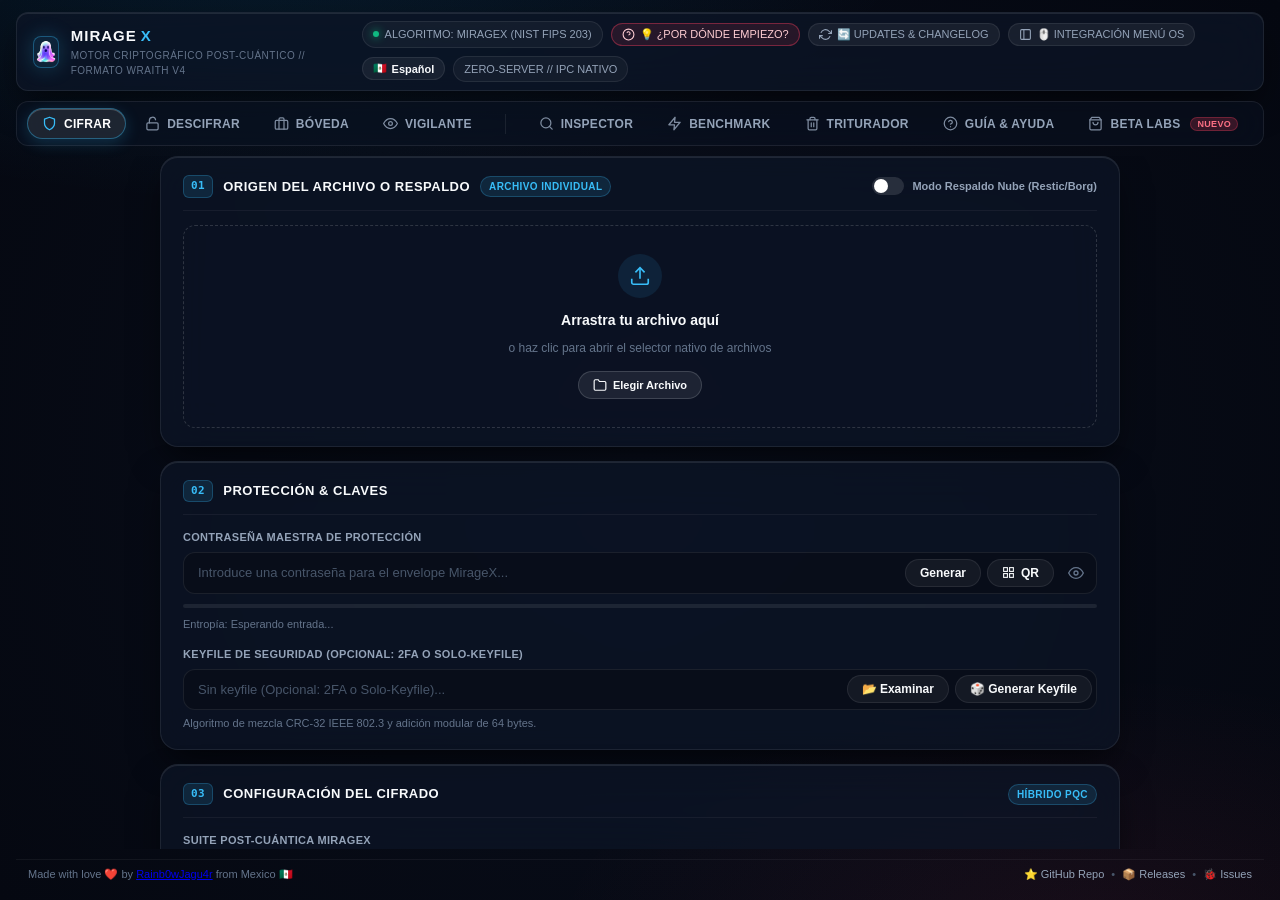
==== commit 5d424b3c: "feat(ui): complete Midnight Glass & Velvet UI redesign with 4-step progressive encryption flow and c" ====
--- a/ui/index.html
+++ b/ui/index.html
@@ -24,15 +24,18 @@
           <span class="status-dot"></span>
           <span class="status-label" data-i18n="status_algo">ALGORITMO: MIRAGEX (NIST FIPS 203)</span>
         </div>
-        <button class="status-chip btn-clickable highlight-pink" id="btn-quick-guide" title="Guía explicativa paso a paso de opciones y algoritmos" data-i18n="btn_quick_guide">
-          💡 ¿POR DÓNDE EMPIEZO?
+        <button class="status-chip btn-clickable highlight-pink" id="btn-quick-guide" title="Guía explicativa paso a paso de opciones y algoritmos">
+          <svg width="13" height="13" viewBox="0 0 24 24" fill="none" stroke="currentColor" stroke-width="2"><circle cx="12" cy="12" r="10"/><path d="M9.09 9a3 3 0 0 1 5.83 1c0 2-3 3-3 3"/><line x1="12" y1="17" x2="12.01" y2="17"/></svg>
+          <span data-i18n="btn_quick_guide">¿POR DÓNDE EMPIEZO?</span>
         </button>
         <button class="status-chip btn-clickable" id="btn-open-updater" title="Verificar actualizaciones y consultar Changelog">
           <span id="updater-badge-dot" class="updater-dot" style="display: none;"></span>
-          <span data-i18n="btn_updates">🔄 UPDATES & CHANGELOG</span>
+          <svg width="13" height="13" viewBox="0 0 24 24" fill="none" stroke="currentColor" stroke-width="2"><polyline points="23 4 23 10 17 10"/><polyline points="1 20 1 14 7 14"/><path d="M3.51 9a9 9 0 0 1 14.85-3.36L23 10M1 14l4.64 4.36A9 9 0 0 0 20.49 15"/></svg>
+          <span data-i18n="btn_updates">UPDATES & CHANGELOG</span>
         </button>
-        <button class="status-chip btn-clickable" id="btn-setup-context-menu" title="Configurar acceso rápido en menú contextual (Windows Explorer / Finder)" data-i18n="btn_context_menu">
-          🖱️ INTEGRACIÓN MENÚ OS
+        <button class="status-chip btn-clickable" id="btn-setup-context-menu" title="Configurar acceso rápido en menú contextual (Windows Explorer / Finder)">
+          <svg width="13" height="13" viewBox="0 0 24 24" fill="none" stroke="currentColor" stroke-width="2"><rect x="3" y="3" width="18" height="18" rx="2" ry="2"/><line x1="9" y1="3" x2="9" y2="21"/></svg>
+          <span data-i18n="btn_context_menu">INTEGRACIÓN MENÚ OS</span>
         </button>
         <button type="button" class="status-chip btn-clickable btn-lang-switch" id="btn-lang-toggle" title="Cambiar idioma / Switch language">
           <span id="lang-flag">🇲🇽</span> <span id="lang-text">Español</span>
@@ -41,90 +44,119 @@
       </div>
     </header>
 
-    <!-- Navigation Bar -->
+    <!-- Navigation Bar (Two-Group Segmented HUD) -->
     <nav class="hud-nav">
-      <button class="nav-tab active" data-tab="encrypt">
-        <span class="nav-icon">🛡️</span>
-        <span class="nav-text" data-i18n="nav_encrypt">CIFRAR</span>
-      </button>
-      <button class="nav-tab" data-tab="decrypt">
-        <span class="nav-icon">🔓</span>
-        <span class="nav-text" data-i18n="nav_decrypt">DESCIFRAR</span>
-      </button>
-      <button class="nav-tab" data-tab="vault">
-        <span class="nav-icon">📦</span>
-        <span class="nav-text" data-i18n="nav_vault">BÓVEDA</span>
-      </button>
-      <button class="nav-tab" data-tab="watcher">
-        <span class="nav-icon">👁️</span>
-        <span class="nav-text" data-i18n="nav_watcher">VIGILANTE</span>
-        <span class="badge-watcher-live" id="nav-watcher-badge" style="display:none;">LIVE</span>
-      </button>
-      <button class="nav-tab" data-tab="inspect">
-        <span class="nav-icon">🔍</span>
-        <span class="nav-text" data-i18n="nav_inspect">INSPECTOR</span>
-      </button>
-      <button class="nav-tab" data-tab="benchmark">
-        <span class="nav-icon">⚡</span>
-        <span class="nav-text" data-i18n="nav_benchmark">BENCHMARK</span>
-      </button>
-      <button class="nav-tab" data-tab="shred">
-        <span class="nav-icon">🌪️</span>
-        <span class="nav-text" data-i18n="nav_shred">TRITURADOR</span>
-      </button>
-      <button class="nav-tab" data-tab="guide">
-        <span class="nav-icon">💡</span>
-        <span class="nav-text" data-i18n="nav_guide">GUÍA & AYUDA</span>
-      </button>
-      <button class="nav-tab beta-tab" data-tab="beta">
-        <span class="nav-icon">⚡</span>
-        <span class="nav-text" data-i18n="nav_beta">BETA LABS</span>
-        <span class="badge-beta-pill" data-i18n="badge_new">NUEVO</span>
-      </button>
+      <div class="nav-group-primary">
+        <button class="nav-tab active" data-tab="encrypt">
+          <svg class="nav-icon" viewBox="0 0 24 24" fill="none" stroke="currentColor" stroke-width="2"><path d="M12 22s8-4 8-10V5l-8-3-8 3v7c0 6 8 10 8 10z"/></svg>
+          <span class="nav-text" data-i18n="nav_encrypt">CIFRAR</span>
+        </button>
+        <button class="nav-tab" data-tab="decrypt">
+          <svg class="nav-icon" viewBox="0 0 24 24" fill="none" stroke="currentColor" stroke-width="2"><rect x="3" y="11" width="18" height="11" rx="2" ry="2"/><path d="M7 11V7a5 5 0 0 1 9.9-1"/></svg>
+          <span class="nav-text" data-i18n="nav_decrypt">DESCIFRAR</span>
+        </button>
+        <button class="nav-tab" data-tab="vault">
+          <svg class="nav-icon" viewBox="0 0 24 24" fill="none" stroke="currentColor" stroke-width="2"><rect x="2" y="7" width="20" height="14" rx="2" ry="2"/><path d="M16 21V5a2 2 0 0 0-2-2h-4a2 2 0 0 0-2 2v16"/></svg>
+          <span class="nav-text" data-i18n="nav_vault">BÓVEDA</span>
+        </button>
+        <button class="nav-tab" data-tab="watcher">
+          <svg class="nav-icon" viewBox="0 0 24 24" fill="none" stroke="currentColor" stroke-width="2"><path d="M1 12s4-8 11-8 11 8 11 8-4 8-11 8-11-8-11-8z"/><circle cx="12" cy="12" r="3"/></svg>
+          <span class="nav-text" data-i18n="nav_watcher">VIGILANTE</span>
+          <span class="badge-watcher-live" id="nav-watcher-badge" style="display:none;">LIVE</span>
+        </button>
+      </div>
+
+      <div class="nav-divider"></div>
+
+      <div class="nav-group-tools">
+        <button class="nav-tab" data-tab="inspect">
+          <svg class="nav-icon" viewBox="0 0 24 24" fill="none" stroke="currentColor" stroke-width="2"><circle cx="11" cy="11" r="8"/><line x1="21" y1="21" x2="16.65" y2="16.65"/></svg>
+          <span class="nav-text" data-i18n="nav_inspect">INSPECTOR</span>
+        </button>
+        <button class="nav-tab" data-tab="benchmark">
+          <svg class="nav-icon" viewBox="0 0 24 24" fill="none" stroke="currentColor" stroke-width="2"><polygon points="13 2 3 14 12 14 11 22 21 10 12 10 13 2"/></svg>
+          <span class="nav-text" data-i18n="nav_benchmark">BENCHMARK</span>
+        </button>
+        <button class="nav-tab" data-tab="shred">
+          <svg class="nav-icon" viewBox="0 0 24 24" fill="none" stroke="currentColor" stroke-width="2"><polyline points="3 6 5 6 21 6"/><path d="M19 6v14a2 2 0 0 1-2 2H7a2 2 0 0 1-2-2V6m3 0V4a2 2 0 0 1 2-2h4a2 2 0 0 1 2 2v2"/><line x1="10" y1="11" x2="10" y2="17"/><line x1="14" y1="11" x2="14" y2="17"/></svg>
+          <span class="nav-text" data-i18n="nav_shred">TRITURADOR</span>
+        </button>
+        <button class="nav-tab" data-tab="guide">
+          <svg class="nav-icon" viewBox="0 0 24 24" fill="none" stroke="currentColor" stroke-width="2"><circle cx="12" cy="12" r="10"/><path d="M9.09 9a3 3 0 0 1 5.83 1c0 2-3 3-3 3"/><line x1="12" y1="17" x2="12.01" y2="17"/></svg>
+          <span class="nav-text" data-i18n="nav_guide">GUÍA & AYUDA</span>
+        </button>
+        <button class="nav-tab beta-tab" data-tab="beta">
+          <svg class="nav-icon" viewBox="0 0 24 24" fill="none" stroke="currentColor" stroke-width="2"><path d="M6 2L3 6v14a2 2 0 0 0 2 2h14a2 2 0 0 0 2-2V6l-3-4z"/><line x1="3" y1="6" x2="21" y2="6"/><path d="M16 10a4 4 0 0 1-8 0"/></svg>
+          <span class="nav-text" data-i18n="nav_beta">BETA LABS</span>
+          <span class="badge-beta-pill" data-i18n="badge_new">NUEVO</span>
+        </button>
+      </div>
     </nav>
 
     <!-- Main Workspace -->
     <main class="hud-workspace">
-      <!-- 1. ENCRYPT PANEL -->
+      <!-- 1. ENCRYPT PANEL (STEPPED PROGRESSIVE FLOW) -->
       <section id="tab-encrypt" class="tab-content active">
-        <div class="panel-grid">
-          <div class="panel-card main-panel">
-            <div class="card-header">
-              <div style="display: flex; align-items: center; gap: 10px;">
-                <h3 id="lbl-encrypt-origin-title" data-i18n="enc_origin_title">ORIGEN DE DATOS & ARCHIVO</h3>
+        <div class="stepped-flow-container">
+
+          <!-- PASO 1: ORIGEN DEL ARCHIVO -->
+          <div class="flow-step-card" id="step-encrypt-origin">
+            <div class="flow-step-header">
+              <div class="flow-step-title-wrap">
+                <span class="flow-step-number">01</span>
+                <h3 class="flow-step-title" id="lbl-encrypt-origin-title" data-i18n="enc_origin_title">ORIGEN DEL ARCHIVO O RESPALDO</h3>
                 <span class="badge purple" id="badge-encrypt-origin" data-i18n="badge_single_file">ARCHIVO INDIVIDUAL</span>
               </div>
               <label class="hud-switch-container" title="Alternar entre cifrado individual y modo respaldo anonimizado para la nube">
                 <input type="checkbox" id="toggle-encrypt-backup-mode">
                 <span class="hud-switch-slider"></span>
-                <span class="hud-switch-text" data-i18n="lbl_cloud_backup_mode">🗄️ Modo Respaldo Nube (Restic/Borg)</span>
+                <span class="hud-switch-text" data-i18n="lbl_cloud_backup_mode">Modo Respaldo Nube (Restic/Borg)</span>
               </label>
             </div>
             
             <!-- Standard Single File Section -->
             <div id="encrypt-single-file-section">
               <div class="dropzone" id="encrypt-dropzone">
-                <div class="dropzone-icon">📥</div>
+                <div class="dropzone-icon">
+                  <svg viewBox="0 0 24 24" fill="none" stroke="currentColor" stroke-width="1.8"><path d="M21 15v4a2 2 0 0 1-2 2H5a2 2 0 0 1-2-2v-4"/><polyline points="17 8 12 3 7 8"/><line x1="12" y1="3" x2="12" y2="15"/></svg>
+                </div>
                 <div class="dropzone-title" id="encrypt-file-title" data-i18n="drop_enc_title">Arrastra tu archivo aquí</div>
-                <div class="dropzone-sub" id="encrypt-file-sub" data-i18n="drop_enc_sub">o haz clic para abrir el selector nativo</div>
+                <div class="dropzone-sub" id="encrypt-file-sub" data-i18n="drop_enc_sub">o haz clic para abrir el selector nativo de archivos</div>
+                <button type="button" class="dropzone-browse-btn" tabindex="-1">
+                  <svg width="14" height="14" viewBox="0 0 24 24" fill="none" stroke="currentColor" stroke-width="2"><path d="M22 19a2 2 0 0 1-2 2H4a2 2 0 0 1-2-2V5a2 2 0 0 1 2-2h5l2 3h9a2 2 0 0 1 2 2z"/></svg>
+                  <span data-i18n="btn_browse_file">Elegir Archivo</span>
+                </button>
               </div>
 
               <div class="selected-file-info" id="encrypt-file-meta" style="display:none;">
-                <div class="meta-row">
-                  <span class="meta-key">Archivo:</span>
-                  <span class="meta-val" id="meta-encrypt-name">-</span>
+                <div class="selected-file-main-row">
+                  <div class="file-identity">
+                    <div class="file-type-badge">
+                      <svg width="20" height="20" viewBox="0 0 24 24" fill="none" stroke="currentColor" stroke-width="2"><path d="M14 2H6a2 2 0 0 0-2 2v16a2 2 0 0 0 2 2h12a2 2 0 0 0 2-2V8z"/><polyline points="14 2 14 8 20 8"/></svg>
+                    </div>
+                    <div class="file-name-meta">
+                      <span class="file-name" id="meta-encrypt-name">-</span>
+                      <span class="file-size" id="meta-encrypt-size">-</span>
+                    </div>
+                  </div>
+                  <div class="file-card-actions">
+                    <button type="button" class="btn-secondary btn-sm" id="btn-change-encrypt-file" title="Seleccionar otro archivo">
+                      <svg width="13" height="13" viewBox="0 0 24 24" fill="none" stroke="currentColor" stroke-width="2"><path d="M21 15v4a2 2 0 0 1-2 2H5a2 2 0 0 1-2-2v-4"/><polyline points="17 8 12 3 7 8"/><line x1="12" y1="3" x2="12" y2="15"/></svg>
+                      <span data-i18n="btn_change_file">Cambiar</span>
+                    </button>
+                    <button type="button" class="btn-secondary btn-sm" id="btn-clear-encrypt-file" title="Quitar archivo seleccionado">
+                      <svg width="13" height="13" viewBox="0 0 24 24" fill="none" stroke="currentColor" stroke-width="2"><line x1="18" y1="6" x2="6" y2="18"/><line x1="6" y1="6" x2="18" y2="18"/></svg>
+                      <span data-i18n="btn_remove_file">Quitar</span>
+                    </button>
+                  </div>
                 </div>
                 <div class="meta-row">
                   <span class="meta-key">Ruta Absoluta:</span>
                   <span class="meta-val" id="meta-encrypt-path">-</span>
                 </div>
                 <div class="meta-row">
-                  <span class="meta-key">Tamaño:</span>
-                  <span class="meta-val" id="meta-encrypt-size">-</span>
-                </div>
-                <div class="meta-row">
                   <span class="meta-key">Nombre en Disco:</span>
-                  <span class="meta-val" id="meta-encrypt-out-preview" style="color: var(--velvet-pink); font-family: var(--font-mono); font-size: 11px;">[sha256].wraith (Name Fuzzing Activo)</span>
+                  <span class="meta-val" id="meta-encrypt-out-preview" style="color: var(--cyan); font-family: var(--font-mono); font-size: 11px;">[sha256].wraith (Name Fuzzing Activo)</span>
                 </div>
               </div>
             </div>
@@ -136,7 +168,7 @@
                   <label for="backup-main-src-input">Carpeta a Respaldar (Origen):</label>
                   <div class="input-with-button">
                     <input type="text" id="backup-main-src-input" placeholder="Selecciona la carpeta con tus archivos..." readonly>
-                    <button type="button" class="btn-secondary" id="btn-browse-backup-main-src" data-i18n="btn_browse">📂 Explorar</button>
+                    <button type="button" class="btn-secondary" id="btn-browse-backup-main-src" data-i18n="btn_browse">Explorar</button>
                   </div>
                 </div>
 
@@ -144,7 +176,7 @@
                   <label for="backup-main-dst-input">Directorio de Respaldo Cifrado (Destino):</label>
                   <div class="input-with-button">
                     <input type="text" id="backup-main-dst-input" placeholder="Carpeta de destino para los .wraith y el manifiesto..." readonly>
-                    <button type="button" class="btn-secondary" id="btn-browse-backup-main-dst" data-i18n="btn_browse">📂 Explorar</button>
+                    <button type="button" class="btn-secondary" id="btn-browse-backup-main-dst" data-i18n="btn_browse">Explorar</button>
                   </div>
                 </div>
               </div>
@@ -152,6 +184,16 @@
               <div class="beta-feature-pill-banner" style="margin-top: 14px;">
                 <span class="pill-dot pink"></span>
                 <span><strong>Blinded Hashes Activado:</strong> Cada archivo recibe un hash opaco determinista (<code>[sha256].wraith</code>) preservando deduplicación incremental en Restic, Borg y rsync sin revelar nombres ni rutas. Se genera el manifiesto maestro cifrado <code>backup_manifest.wraith</code>.</span>
+              </div>
+            </div>
+          </div>
+
+          <!-- PASO 2: PROTECCIÓN & CLAVES -->
+          <div class="flow-step-card" id="step-encrypt-protection">
+            <div class="flow-step-header">
+              <div class="flow-step-title-wrap">
+                <span class="flow-step-number">02</span>
+                <h3 class="flow-step-title" data-i18n="lbl_step_protection">PROTECCIÓN & CLAVES</h3>
               </div>
             </div>
 
@@ -159,9 +201,17 @@
               <label for="encrypt-password" data-i18n="lbl_enc_pass">CONTRASEÑA MAESTRA DE PROTECCIÓN</label>
               <div class="input-with-action">
                 <input type="password" id="encrypt-password" placeholder="Introduce una contraseña para el envelope MirageX..." data-i18n-placeholder="ph_enc_pass" autocomplete="off">
-                <button type="button" class="btn-secondary" id="btn-gen-pass" data-i18n="btn_gen">🎲 Generar</button>
-                <button type="button" class="btn-secondary" id="btn-share-qr-encrypt" title="Compartir contraseña mediante Código QR">📲 QR</button>
-                <button type="button" class="btn-icon" id="btn-toggle-encrypt-pass">👁️</button>
+                <button type="button" class="btn-secondary" id="btn-gen-pass" data-i18n="btn_gen">
+                  <svg width="13" height="13" viewBox="0 0 24 24" fill="none" stroke="currentColor" stroke-width="2"><rect x="2" y="2" width="20" height="20" rx="5"/><circle cx="8" cy="8" r="1.5"/><circle cx="16" cy="16" r="1.5"/><circle cx="12" cy="12" r="1.5"/></svg>
+                  <span>Generar</span>
+                </button>
+                <button type="button" class="btn-secondary" id="btn-share-qr-encrypt" title="Compartir contraseña mediante Código QR">
+                  <svg width="13" height="13" viewBox="0 0 24 24" fill="none" stroke="currentColor" stroke-width="2"><rect x="3" y="3" width="7" height="7"/><rect x="14" y="3" width="7" height="7"/><rect x="14" y="14" width="7" height="7"/><rect x="3" y="14" width="7" height="7"/></svg>
+                  <span>QR</span>
+                </button>
+                <button type="button" class="btn-icon" id="btn-toggle-encrypt-pass" title="Mostrar/Ocultar contraseña">
+                  <svg width="16" height="16" viewBox="0 0 24 24" fill="none" stroke="currentColor" stroke-width="2"><path d="M1 12s4-8 11-8 11 8 11 8-4 8-11 8-11-8-11-8z"/><circle cx="12" cy="12" r="3"/></svg>
+                </button>
               </div>
               <div class="password-meter">
                 <div class="meter-bar" id="pass-meter-bar"></div>
@@ -170,110 +220,158 @@
             </div>
 
             <div class="form-group keyfile-form-group">
-              <label data-i18n="lbl_enc_kf">KEYFILE DE SEGURIDAD // ESTÁNDAR VERACRYPT & ARCANUM</label>
+              <label data-i18n="lbl_enc_kf">KEYFILE DE SEGURIDAD (OPCIONAL: 2FA O SOLO-KEYFILE)</label>
               <div class="input-with-action">
                 <input type="text" id="encrypt-keyfile-display" placeholder="Sin keyfile (Opcional: 2FA o Solo-Keyfile)..." data-i18n-placeholder="ph_kf" readonly>
-                <button type="button" class="btn-secondary" id="btn-select-keyfile-encrypt" data-i18n="btn_browse_kf">📂 Examinar</button>
-                <button type="button" class="btn-secondary" id="btn-open-gen-keyfile" data-i18n="btn_gen_kf">🎲 Generar Keyfile</button>
-                <button type="button" class="btn-icon" id="btn-clear-keyfile-encrypt" title="Quitar keyfile" data-i18n-title="btn_remove_kf" style="display:none;">✕</button>
-              </div>
-              <div class="field-hint" data-i18n="hint_enc_kf">Algoritmo de mezcla CRC-32 IEEE 802.3 y adición modular. Compatible con Arcanum y VeraCrypt.</div>
-            </div>
-          </div>
-
-          <div class="panel-card side-panel">
-            <div class="card-header">
-              <h3 data-i18n="card_suite_title">SUITE DEL ALGORITMO MIRAGEX</h3>
+                <button type="button" class="btn-secondary" id="btn-select-keyfile-encrypt" data-i18n="btn_browse_kf">
+                  <svg width="13" height="13" viewBox="0 0 24 24" fill="none" stroke="currentColor" stroke-width="2"><path d="M22 19a2 2 0 0 1-2 2H4a2 2 0 0 1-2-2V5a2 2 0 0 1 2-2h5l2 3h9a2 2 0 0 1 2 2z"/></svg>
+                  <span>Examinar</span>
+                </button>
+                <button type="button" class="btn-secondary" id="btn-open-gen-keyfile" data-i18n="btn_gen_kf">
+                  <svg width="13" height="13" viewBox="0 0 24 24" fill="none" stroke="currentColor" stroke-width="2"><path d="M21 2l-2 2m-6 6l7-7m-7 7l-2-2m-4 4l-4 4a5 5 0 0 1-7-7l4-4a5 5 0 0 1 7 7z"/></svg>
+                  <span>Generar Keyfile</span>
+                </button>
+                <button type="button" class="btn-icon" id="btn-clear-keyfile-encrypt" title="Quitar keyfile" data-i18n-title="btn_remove_kf" style="display:none;">
+                  <svg width="14" height="14" viewBox="0 0 24 24" fill="none" stroke="currentColor" stroke-width="2"><line x1="18" y1="6" x2="6" y2="18"/><line x1="6" y1="6" x2="18" y2="18"/></svg>
+                </button>
+              </div>
+              <div class="field-hint" data-i18n="hint_enc_kf">Algoritmo de mezcla CRC-32 IEEE 802.3 y adición modular de 64 bytes.</div>
+            </div>
+          </div>
+
+          <!-- PASO 3: CONFIGURACIÓN DEL CIFRADO -->
+          <div class="flow-step-card" id="step-encrypt-config">
+            <div class="flow-step-header">
+              <div class="flow-step-title-wrap">
+                <span class="flow-step-number">03</span>
+                <h3 class="flow-step-title" data-i18n="card_suite_title">CONFIGURACIÓN DEL CIFRADO</h3>
+              </div>
               <span class="badge purple">HÍBRIDO PQC</span>
             </div>
 
             <div class="form-group">
-              <label data-i18n="lbl_security_mode">MODO DE SEGURIDAD MIRAGEX</label>
+              <label data-i18n="lbl_security_mode">SUITE POST-CUÁNTICA MIRAGEX</label>
               <div class="radio-group">
                 <label class="radio-card active">
                   <input type="radio" name="pqc-suite" value="1" checked>
+                  <div class="radio-indicator"></div>
                   <div class="radio-info">
-                    <span class="radio-title">MirageX Standard</span>
-                    <span class="radio-desc">ML-KEM-768 (NIST Nivel 3) + Argon2id + AES-256-GCM</span>
+                    <div class="radio-title-row">
+                      <span class="radio-title">MirageX Standard</span>
+                      <span class="badge purple">NIST NIVEL 3</span>
+                    </div>
+                    <span class="radio-desc" data-i18n="suite_standard_desc">ML-KEM-768 + AES-256-GCM. Rendimiento óptimo balanceado para uso general y respaldo.</span>
                   </div>
                 </label>
+
                 <label class="radio-card">
                   <input type="radio" name="pqc-suite" value="2">
+                  <div class="radio-indicator"></div>
                   <div class="radio-info">
-                    <span class="radio-title">MirageX Ultra</span>
-                    <span class="radio-desc">ML-KEM-1024 (NIST Nivel 5) + Argon2id + AES-256-GCM</span>
+                    <div class="radio-title-row">
+                      <span class="radio-title">MirageX Ultra</span>
+                      <span class="badge pink">NIST NIVEL 5</span>
+                    </div>
+                    <span class="radio-desc" data-i18n="suite_ultra_desc">ML-KEM-1024 + AES-256-GCM. Máxima resistencia teórica disponible contra computación cuántica.</span>
                   </div>
                 </label>
               </div>
             </div>
 
-            <div class="form-group">
-              <label for="chunk-size-select" data-i18n="lbl_chunk_size">STREAMING CHUNK SIZE</label>
-              <select id="chunk-size-select" class="hud-select">
-                <option value="4">4 MiB (Archivos pequeños)</option>
-                <option value="16" selected>16 MiB (Estándar Óptimo WRAITH v4)</option>
-                <option value="64">64 MiB (Archivos masivos >10 GB)</option>
-              </select>
-            </div>
-
-            <div class="checkbox-group" style="margin-bottom: 12px;">
-              <label class="checkbox-label" title="Anonimiza el nombre del archivo en disco ([sha256].wraith) para evitar filtración de metadatos o extensiones. Al descifrar con MirageX se restaura el nombre real íntegro.">
-                <input type="checkbox" id="encrypt-name-fuzzing-chk" checked>
-                <span class="checkbox-custom"></span>
-                <span data-i18n="chk_name_fuzzing"><strong>Name Fuzzing (Activo por defecto)</strong></span>
-              </label>
-              <div class="field-hint" style="font-size: 10px; margin-top: 3px; color: var(--text-secondary);" data-i18n="hint_name_fuzzing">
-                🛡️ Cero fuga de nombres o extensiones (<code>[sha256].wraith</code>). Se restaura al descifrar.
-              </div>
-            </div>
-
-            <div class="checkbox-group">
-              <label class="checkbox-label">
-                <input type="checkbox" id="shred-source-chk">
-                <span class="checkbox-custom"></span>
-                <span data-i18n="chk_shred_source">Borrado seguro del archivo original tras cifrar</span>
-              </label>
-            </div>
-
-            <div id="encrypt-shred-options" style="display: none; margin-bottom: 15px; padding: 10px; background: rgba(0,0,0,0.3); border: 1px dashed var(--border-color); border-radius: 6px;">
-              <div style="display: grid; grid-template-columns: 1fr 1fr; gap: 10px;">
-                <div>
-                  <label style="font-size: 10px; color: var(--text-secondary); display: block; margin-bottom: 4px;" data-i18n="lbl_disk_type">TIPO DE DISCO</label>
-                  <select id="encrypt-shred-media" class="hud-select" style="font-size: 11px; padding: 4px 8px;">
-                    <option value="ssd" selected>⚡ SSD/NVMe (FTL Wear-Leveling)</option>
-                    <option value="hdd">💾 HDD (Magnético DoD 5220.22-M)</option>
+            <details class="advanced-disclosure">
+              <summary>
+                <span>Opciones Avanzadas (Tamaño de Bloque, Name Fuzzing y Borrado Seguro)</span>
+                <svg width="14" height="14" viewBox="0 0 24 24" fill="none" stroke="currentColor" stroke-width="2"><polyline points="6 9 12 15 18 9"/></svg>
+              </summary>
+              <div class="advanced-content">
+                <div class="form-group">
+                  <label for="chunk-size-select" data-i18n="lbl_chunk_size">TAMAÑO DE BLOQUE / STREAMING CHUNK</label>
+                  <select id="chunk-size-select" class="hud-select">
+                    <option value="4">4 MiB (Archivos pequeños)</option>
+                    <option value="16" selected>16 MiB (Estándar Óptimo WRAITH v4)</option>
+                    <option value="64">64 MiB (Archivos masivos >10 GB)</option>
                   </select>
                 </div>
-                <div>
-                  <label style="font-size: 10px; color: var(--text-secondary); display: block; margin-bottom: 4px;" data-i18n="lbl_passes">PASADAS</label>
-                  <select id="encrypt-shred-passes" class="hud-select" style="font-size: 11px; padding: 4px 8px;">
-                    <option value="3" selected>3 Pasadas</option>
-                    <option value="7">7 Pasadas</option>
-                  </select>
-                </div>
-              </div>
-            </div>
-
-            <button class="btn-primary" id="btn-start-encrypt" data-i18n="btn_start_encrypt">
-              🔒 INICIAR CIFRADO MIRAGEX
-            </button>
-          </div>
-        </div>
-
-        <!-- Telemetry Card -->
-        <div class="telemetry-card" id="encrypt-telemetry" style="display:none;">
-          <div class="telemetry-header">
-            <h4 data-i18n="telemetry_title">TELEMETRÍA CRIPTOGRÁFICA MIRAGEX</h4>
-            <span class="telemetry-speed" id="encrypt-speed">0.00 MB/s</span>
-          </div>
-          <div class="progress-container">
-            <div class="progress-fill" id="encrypt-progress-fill" style="width: 0%;"></div>
-          </div>
-          <div class="telemetry-stats">
-            <span id="encrypt-stats-chunks">Chunk: 0 / 0</span>
-            <span id="encrypt-stats-bytes">0 / 0 MB</span>
-            <span id="encrypt-stats-time">Tiempo: 0s</span>
-          </div>
+
+                <div class="checkbox-group">
+                  <label class="checkbox-label" title="Anonimiza el nombre del archivo en disco ([sha256].wraith) para evitar filtración de metadatos o extensiones. Al descifrar con MirageX se restaura el nombre real íntegro.">
+                    <input type="checkbox" id="encrypt-name-fuzzing-chk" checked>
+                    <span class="checkbox-custom"></span>
+                    <span data-i18n="chk_name_fuzzing"><strong>Name Fuzzing (Activo por defecto)</strong></span>
+                  </label>
+                  <div class="field-hint" style="font-size: 11px; margin-top: 3px; color: var(--text-muted);" data-i18n="hint_name_fuzzing">
+                    Cero fuga de nombres o extensiones (<code>[sha256].wraith</code>). Se restaura al descifrar.
+                  </div>
+                </div>
+
+                <div class="checkbox-group">
+                  <label class="checkbox-label">
+                    <input type="checkbox" id="shred-source-chk">
+                    <span class="checkbox-custom"></span>
+                    <span data-i18n="chk_shred_source">Borrado seguro del archivo original tras cifrar</span>
+                  </label>
+                </div>
+
+                <div id="encrypt-shred-options" style="display: none; padding: 10px; background: rgba(0,0,0,0.3); border: 1px dashed var(--border-subtle); border-radius: var(--radius-sm);">
+                  <div style="display: grid; grid-template-columns: 1fr 1fr; gap: 10px;">
+                    <div>
+                      <label style="font-size: 10px; color: var(--text-secondary); display: block; margin-bottom: 4px;" data-i18n="lbl_disk_type">TIPO DE DISCO</label>
+                      <select id="encrypt-shred-media" class="hud-select" style="font-size: 11px; padding: 4px 8px;">
+                        <option value="ssd" selected>SSD/NVMe (FTL Wear-Leveling)</option>
+                        <option value="hdd">HDD (Magnético DoD 5220.22-M)</option>
+                      </select>
+                    </div>
+                    <div>
+                      <label style="font-size: 10px; color: var(--text-secondary); display: block; margin-bottom: 4px;" data-i18n="lbl_passes">PASADAS</label>
+                      <select id="encrypt-shred-passes" class="hud-select" style="font-size: 11px; padding: 4px 8px;">
+                        <option value="3" selected>3 Pasadas</option>
+                        <option value="7">7 Pasadas</option>
+                      </select>
+                    </div>
+                  </div>
+                </div>
+              </div>
+            </details>
+          </div>
+
+          <!-- PASO 4: ACCIÓN & ESTADO -->
+          <div class="flow-step-card" id="step-encrypt-action">
+            <div class="flow-step-header">
+              <div class="flow-step-title-wrap">
+                <span class="flow-step-number">04</span>
+                <h3 class="flow-step-title" data-i18n="lbl_step_action">ACCIÓN & ESTADO</h3>
+              </div>
+            </div>
+
+            <div class="step-action-row">
+              <div class="action-validation-hint" id="encrypt-validation-hint">
+                <svg width="14" height="14" viewBox="0 0 24 24" fill="none" stroke="currentColor" stroke-width="2"><circle cx="12" cy="12" r="10"/><line x1="12" y1="8" x2="12" y2="12"/><line x1="12" y1="16" x2="12.01" y2="16"/></svg>
+                <span id="encrypt-validation-hint-text">Selecciona un archivo para cifrar.</span>
+              </div>
+
+              <button class="btn-primary" id="btn-start-encrypt" data-i18n="btn_start_encrypt" disabled>
+                <svg width="16" height="16" viewBox="0 0 24 24" fill="none" stroke="currentColor" stroke-width="2"><rect x="3" y="11" width="18" height="11" rx="2" ry="2"/><path d="M7 11V7a5 5 0 0 1 10 0v4"/></svg>
+                <span>INICIAR CIFRADO MIRAGEX</span>
+              </button>
+            </div>
+
+            <!-- Telemetry Card -->
+            <div class="telemetry-card" id="encrypt-telemetry" style="display:none;">
+              <div class="telemetry-header">
+                <h4 data-i18n="telemetry_title">TELEMETRÍA CRIPTOGRÁFICA MIRAGEX</h4>
+                <span class="telemetry-speed" id="encrypt-speed">0.00 MB/s</span>
+              </div>
+              <div class="progress-container">
+                <div class="progress-fill" id="encrypt-progress-fill" style="width: 0%;"></div>
+              </div>
+              <div class="telemetry-stats">
+                <span id="encrypt-stats-chunks">Chunk: 0 / 0</span>
+                <span id="encrypt-stats-bytes">0 / 0 MB</span>
+                <span id="encrypt-stats-time">Tiempo: 0s</span>
+              </div>
+            </div>
+          </div>
+
         </div>
       </section>
 
@@ -287,9 +385,15 @@
             </div>
 
             <div class="dropzone" id="decrypt-dropzone">
-              <div class="dropzone-icon">📦</div>
+              <div class="dropzone-icon">
+                <svg viewBox="0 0 24 24" fill="none" stroke="currentColor" stroke-width="1.8"><rect x="3" y="11" width="18" height="11" rx="2" ry="2"/><path d="M7 11V7a5 5 0 0 1 9.9-1"/></svg>
+              </div>
               <div class="dropzone-title" id="decrypt-file-title" data-i18n="drop_dec_title">Arrastra tu archivo .wraith aquí</div>
               <div class="dropzone-sub" data-i18n="drop_dec_sub">o haz clic para examinar el disco</div>
+              <button type="button" class="dropzone-browse-btn" tabindex="-1">
+                <svg width="14" height="14" viewBox="0 0 24 24" fill="none" stroke="currentColor" stroke-width="2"><path d="M22 19a2 2 0 0 1-2 2H4a2 2 0 0 1-2-2V5a2 2 0 0 1 2-2h5l2 3h9a2 2 0 0 1 2 2z"/></svg>
+                <span>Seleccionar .wraith</span>
+              </button>
             </div>
 
             <div class="selected-file-info" id="decrypt-file-meta" style="display:none;">
@@ -307,8 +411,13 @@
               <label for="decrypt-password" data-i18n="lbl_dec_pass">CONTRASEÑA DE AUTENTICACIÓN</label>
               <div class="input-with-action">
                 <input type="password" id="decrypt-password" placeholder="Contraseña de desencapsulado..." data-i18n-placeholder="ph_dec_pass" autocomplete="off">
-                <button type="button" class="btn-secondary" id="btn-share-qr-decrypt" title="Ver contraseña en Código QR">📲 QR</button>
-                <button type="button" class="btn-icon" id="btn-toggle-decrypt-pass">👁️</button>
+                <button type="button" class="btn-secondary" id="btn-share-qr-decrypt" title="Ver contraseña en Código QR">
+                  <svg width="13" height="13" viewBox="0 0 24 24" fill="none" stroke="currentColor" stroke-width="2"><rect x="3" y="3" width="7" height="7"/><rect x="14" y="3" width="7" height="7"/><rect x="14" y="14" width="7" height="7"/><rect x="3" y="14" width="7" height="7"/></svg>
+                  <span>QR</span>
+                </button>
+                <button type="button" class="btn-icon" id="btn-toggle-decrypt-pass">
+                  <svg width="16" height="16" viewBox="0 0 24 24" fill="none" stroke="currentColor" stroke-width="2"><path d="M1 12s4-8 11-8 11 8 11 8-4 8-11 8-11-8-11-8z"/><circle cx="12" cy="12" r="3"/></svg>
+                </button>
               </div>
             </div>
 
@@ -316,8 +425,13 @@
               <label data-i18n="lbl_dec_kf">KEYFILE DE DESENCRIPTACIÓN</label>
               <div class="input-with-action">
                 <input type="text" id="decrypt-keyfile-display" placeholder="Sin keyfile (Opcional si usaste keyfile al cifrar)..." data-i18n-placeholder="ph_kf" readonly>
-                <button type="button" class="btn-secondary" id="btn-select-keyfile-decrypt" data-i18n="btn_browse_kf">📂 Examinar</button>
-                <button type="button" class="btn-icon" id="btn-clear-keyfile-decrypt" title="Quitar keyfile" data-i18n-title="btn_remove_kf" style="display:none;">✕</button>
+                <button type="button" class="btn-secondary" id="btn-select-keyfile-decrypt" data-i18n="btn_browse_kf">
+                  <svg width="13" height="13" viewBox="0 0 24 24" fill="none" stroke="currentColor" stroke-width="2"><path d="M22 19a2 2 0 0 1-2 2H4a2 2 0 0 1-2-2V5a2 2 0 0 1 2-2h5l2 3h9a2 2 0 0 1 2 2z"/></svg>
+                  <span>Examinar</span>
+                </button>
+                <button type="button" class="btn-icon" id="btn-clear-keyfile-decrypt" title="Quitar keyfile" data-i18n-title="btn_remove_kf" style="display:none;">
+                  <svg width="14" height="14" viewBox="0 0 24 24" fill="none" stroke="currentColor" stroke-width="2"><line x1="18" y1="6" x2="6" y2="18"/><line x1="6" y1="6" x2="18" y2="18"/></svg>
+                </button>
               </div>
             </div>
 
@@ -334,8 +448,8 @@
                 <div>
                   <label style="font-size: 10px; color: var(--text-secondary); display: block; margin-bottom: 4px;" data-i18n="lbl_disk_type">TIPO DE DISCO</label>
                   <select id="decrypt-shred-media" class="hud-select" style="font-size: 11px; padding: 4px 8px;">
-                    <option value="ssd" selected>⚡ SSD/NVMe (FTL Wear-Leveling)</option>
-                    <option value="hdd">💾 HDD (Magnético DoD 5220.22-M)</option>
+                    <option value="ssd" selected>SSD/NVMe (FTL Wear-Leveling)</option>
+                    <option value="hdd">HDD (Magnético DoD 5220.22-M)</option>
                   </select>
                 </div>
                 <div>
@@ -359,18 +473,20 @@
                     <label for="restore-cloud-dest-input" style="font-size: 10px;">Carpeta donde restaurar archivos:</label>
                     <div class="input-with-button">
                       <input type="text" id="restore-cloud-dest-input" placeholder="Carpeta de destino de restauración..." readonly>
-                      <button type="button" class="btn-secondary" id="btn-browse-restore-cloud-dest" data-i18n="btn_browse">📂 Explorar</button>
+                      <button type="button" class="btn-secondary" id="btn-browse-restore-cloud-dest" data-i18n="btn_browse">Explorar</button>
                     </div>
                   </div>
                   <button type="button" class="btn-primary highlight-pink full-width" id="btn-execute-restore-cloud-main" style="margin-top: 10px;">
-                    🗄️ RESTAURAR ÁRBOL COMPLETO DE RESPALDO
+                    <svg width="15" height="15" viewBox="0 0 24 24" fill="none" stroke="currentColor" stroke-width="2"><polyline points="23 4 23 10 17 10"/><polyline points="1 20 1 14 7 14"/><path d="M3.51 9a9 9 0 0 1 14.85-3.36L23 10M1 14l4.64 4.36A9 9 0 0 0 20.49 15"/></svg>
+                    <span>RESTAURAR ÁRBOL COMPLETO DE RESPALDO</span>
                   </button>
                 </div>
               </div>
             </div>
 
             <button class="btn-primary" id="btn-start-decrypt" data-i18n="btn_start_decrypt">
-              🔓 DESENCAPSULAR & VERIFICAR CON MIRAGEX
+              <svg width="16" height="16" viewBox="0 0 24 24" fill="none" stroke="currentColor" stroke-width="2"><rect x="3" y="11" width="18" height="11" rx="2" ry="2"/><path d="M7 11V7a5 5 0 0 1 9.9-1"/></svg>
+              <span>DESENCAPSULAR & VERIFICAR CON MIRAGEX</span>
             </button>
           </div>
 
@@ -382,7 +498,9 @@
             
             <div class="decryption-result-box" id="decrypt-result-box">
               <div class="empty-state">
-                <div class="empty-icon">🛡️</div>
+                <div class="empty-icon">
+                  <svg width="32" height="32" viewBox="0 0 24 24" fill="none" stroke="currentColor" stroke-width="1.5"><path d="M12 22s8-4 8-10V5l-8-3-8 3v7c0 6 8 10 8 10z"/></svg>
+                </div>
                 <p data-i18n="dec_empty_text">Esperando autenticación de contenedor para verificar integridad.</p>
               </div>
             </div>
--- a/ui/style.css
+++ b/ui/style.css
@@ -1,34 +1,79 @@
+/* ==========================================================================
+   MIRAGEX // CYBER-PQC DESIGN SYSTEM v5.0 (MIDNIGHT GLASS & VELVET ACCENTS)
+   Zero-Network Desktop GUI — Tauri v2 Architecture
+   ========================================================================== */
+
 :root {
-  /* Velvet Theme Palette */
-  --bg-dark: #0d0c14;
-  --bg-card: rgba(22, 20, 36, 0.92);
-  --bg-card-hover: rgba(33, 29, 56, 0.96);
-  --border-color: rgba(80, 64, 154, 0.35); /* #50409A velvet indigo */
-  --border-focus: var(--purple);
-  --text-primary: #fdf2f8;
-  --text-secondary: #c4b5fd;
-  --text-muted: #83759e;
+  /* Canvas & Midnight Void */
+  --bg-void: #050811;
+  --bg-canvas: #070c18;
+  --bg-glass: rgba(13, 21, 38, 0.72);
+  --bg-glass-subtle: rgba(13, 21, 38, 0.45);
+  --bg-glass-elevated: rgba(17, 27, 49, 0.85);
+  --bg-input: rgba(9, 14, 26, 0.88);
+  --bg-input-focus: rgba(11, 18, 34, 0.95);
+  --bg-dropzone: rgba(12, 19, 36, 0.55);
+  --bg-dropzone-hover: rgba(16, 26, 48, 0.75);
+
+  /* Hairline Borders */
+  --border-subtle: rgba(255, 255, 255, 0.08);
+  --border-glass: rgba(255, 255, 255, 0.12);
+  --border-interactive: rgba(56, 189, 248, 0.25);
+  --border-focus: #38bdf8;
+  --border-magenta: rgba(244, 63, 94, 0.4);
+
+  /* Typography & Hierarchy */
+  --font-sans: "Inter", -apple-system, BlinkMacSystemFont, "Segoe UI", Roboto, "Helvetica Neue", sans-serif;
+  --font-mono: "JetBrains Mono", "SF Mono", Menlo, Consolas, Monaco, monospace;
   
-  /* Retained Purple as requested by user */
-  --purple: #b026ff;
-  --purple-light: #c084fc;
-  --purple-glow: rgba(176, 38, 255, 0.45);
-  
-  /* Velvet Palette Swatches */
-  --velvet-navy: #313866;
-  --velvet-indigo: #50409A;
-  --velvet-pink: #FF7BBF;
-  --pink-glow: rgba(255, 123, 191, 0.45);
-  --violet-deep: #50409A;
+  --text-primary: #f8fafc;
+  --text-secondary: #94a3b8;
+  --text-muted: #64748b;
+  --text-dim: #475569;
+
+  /* Accents & Signifiers */
+  --cyan: #38bdf8;
+  --cyan-glow: rgba(56, 189, 248, 0.25);
+  --blue: #3b82f6;
+  --magenta: #f43f5e;
+  --magenta-glow: rgba(244, 63, 94, 0.35);
+  --rose: #fb7185;
+  --violet: #8b5cf6;
+  --violet-glow: rgba(139, 92, 246, 0.25);
 
   --green: #10b981;
-  --yellow: #fbbf24;
+  --green-glow: rgba(16, 185, 129, 0.25);
+  --amber: #f59e0b;
   --red: #ef4444;
 
-  --font-mono: "JetBrains Mono", "SF Mono", Menlo, Consolas, Monaco, monospace;
-  --font-sans: -apple-system, BlinkMacSystemFont, "Segoe UI", Roboto, "Helvetica Neue", Arial, sans-serif;
-}
-
+  /* Legacy variable aliases for full backward compatibility */
+  --bg-dark: var(--bg-void);
+  --bg-card: var(--bg-glass);
+  --bg-card-hover: var(--bg-glass-elevated);
+  --border-color: var(--border-subtle);
+  --purple: var(--cyan);
+  --purple-light: var(--cyan);
+  --purple-glow: var(--cyan-glow);
+  --velvet-navy: #0f172a;
+  --velvet-indigo: #1e293b;
+  --velvet-pink: var(--magenta);
+  --pink: var(--magenta);
+  --pink-glow: var(--magenta-glow);
+
+  /* Radius & Shadows */
+  --radius-sm: 8px;
+  --radius-md: 12px;
+  --radius-lg: 18px;
+  --radius-pill: 9999px;
+  --shadow-glass: 0 16px 36px -8px rgba(0, 0, 0, 0.65), inset 0 1px 0 rgba(255, 255, 255, 0.09);
+  --shadow-elevated: 0 24px 48px -12px rgba(0, 0, 0, 0.75), inset 0 1px 0 rgba(255, 255, 255, 0.12);
+  --shadow-glow-cyan: 0 0 20px rgba(56, 189, 248, 0.22);
+  --shadow-glow-magenta: 0 8px 25px rgba(244, 63, 94, 0.35);
+}
+
+/* ==========================================================================
+   Base & Resets
+   ========================================================================== */
 * {
   box-sizing: border-box;
   margin: 0;
@@ -37,42 +82,48 @@
 }
 
 body {
-  background-color: var(--bg-dark);
+  background-color: var(--bg-void);
   background-image: 
-    radial-gradient(circle at 10% 15%, rgba(49, 56, 102, 0.35) 0%, transparent 48%),
-    radial-gradient(circle at 90% 85%, rgba(80, 64, 154, 0.28) 0%, transparent 48%),
-    radial-gradient(circle at 50% 50%, rgba(255, 123, 191, 0.035) 0%, transparent 60%);
+    radial-gradient(ellipse 80% 50% at 20% -10%, rgba(14, 165, 233, 0.12) 0%, transparent 65%),
+    radial-gradient(ellipse 70% 50% at 85% 105%, rgba(244, 63, 94, 0.08) 0%, transparent 60%),
+    radial-gradient(circle at 50% 50%, rgba(15, 23, 42, 0.4) 0%, transparent 100%);
   color: var(--text-primary);
   font-family: var(--font-sans);
+  font-size: 13px;
+  line-height: 1.5;
   height: 100vh;
   overflow: hidden;
   display: flex;
   flex-direction: column;
-}
-
-/* App Container */
+  -webkit-font-smoothing: antialiased;
+}
+
+/* App Main Container */
 .app-container {
   display: flex;
   flex-direction: column;
   height: 100vh;
-  padding: 14px 20px;
-  gap: 14px;
+  padding: 12px 16px;
+  gap: 10px;
   overflow: hidden;
   max-width: 100vw;
   box-sizing: border-box;
 }
 
-/* Header */
+/* ==========================================================================
+   Header HUD (Top Glass Bar)
+   ========================================================================== */
 .hud-header {
   display: flex;
   align-items: center;
   justify-content: space-between;
-  padding: 10px 18px;
-  background: var(--bg-card);
-  border: 1px solid var(--border-color);
-  border-radius: 12px;
-  backdrop-filter: blur(16px);
-  box-shadow: 0 4px 25px rgba(0, 0, 0, 0.6), 0 0 15px rgba(176, 38, 255, 0.1);
+  padding: 8px 16px;
+  background: var(--bg-glass);
+  border: 1px solid var(--border-subtle);
+  border-radius: var(--radius-md);
+  backdrop-filter: blur(24px) saturate(130%);
+  -webkit-backdrop-filter: blur(24px) saturate(130%);
+  box-shadow: var(--shadow-glass);
   flex-shrink: 0;
   gap: 12px;
 }
@@ -80,19 +131,19 @@
 .brand {
   display: flex;
   align-items: center;
-  gap: 14px;
+  gap: 12px;
 }
 
 .brand-logo {
-  width: 38px;
-  height: 38px;
-  border-radius: 10px;
-  background: rgba(176, 38, 255, 0.12);
-  border: 1px solid var(--purple);
+  width: 32px;
+  height: 32px;
+  border-radius: 8px;
+  background: rgba(56, 189, 248, 0.1);
+  border: 1px solid rgba(56, 189, 248, 0.35);
   display: flex;
   align-items: center;
   justify-content: center;
-  box-shadow: 0 0 16px var(--purple-glow);
+  box-shadow: var(--shadow-glow-cyan);
   overflow: hidden;
 }
 
@@ -102,512 +153,862 @@
   object-fit: cover;
 }
 
+.brand-text {
+  display: flex;
+  flex-direction: column;
+}
+
 .brand-title {
-  font-family: var(--font-mono);
-  font-size: 20px;
+  font-size: 15px;
   font-weight: 800;
-  letter-spacing: 2.5px;
-  color: #fff;
+  letter-spacing: 1px;
+  color: var(--text-primary);
+  display: flex;
+  align-items: center;
+  gap: 4px;
 }
 
 .brand-title .highlight {
-  color: var(--velvet-pink);
-  text-shadow: 0 0 12px var(--pink-glow), 0 0 20px var(--purple-glow);
+  color: var(--cyan);
 }
 
 .brand-subtitle {
   font-size: 10px;
-  letter-spacing: 1.5px;
+  letter-spacing: 0.5px;
+  color: var(--text-muted);
+  font-weight: 500;
+  text-transform: uppercase;
+}
+
+/* Header Status Pills & Controls */
+.hud-status {
+  display: flex;
+  align-items: center;
+  gap: 8px;
+  flex-wrap: wrap;
+}
+
+.status-pill {
+  display: inline-flex;
+  align-items: center;
+  gap: 6px;
+  padding: 4px 10px;
+  background: rgba(255, 255, 255, 0.04);
+  border: 1px solid var(--border-subtle);
+  border-radius: var(--radius-pill);
+  font-size: 11px;
+  color: var(--text-secondary);
+}
+
+.status-dot {
+  width: 6px;
+  height: 6px;
+  border-radius: 50%;
+  background: var(--green);
+  box-shadow: 0 0 8px var(--green);
+}
+
+.status-chip {
+  display: inline-flex;
+  align-items: center;
+  gap: 5px;
+  padding: 4px 10px;
+  background: rgba(255, 255, 255, 0.04);
+  border: 1px solid var(--border-subtle);
+  border-radius: var(--radius-pill);
+  font-size: 11px;
+  color: var(--text-secondary);
+  font-weight: 500;
+  transition: all 0.2s ease;
+}
+
+.status-chip.btn-clickable {
+  cursor: pointer;
+  background: rgba(255, 255, 255, 0.06);
+}
+
+.status-chip.btn-clickable:hover {
+  background: rgba(255, 255, 255, 0.1);
+  color: var(--text-primary);
+  border-color: rgba(255, 255, 255, 0.2);
+}
+
+.status-chip.highlight-pink {
+  background: rgba(244, 63, 94, 0.12);
+  border-color: var(--border-magenta);
+  color: #fecdd3;
+}
+
+.status-chip.highlight-pink:hover {
+  background: rgba(244, 63, 94, 0.2);
+  color: #fff;
+}
+
+.btn-lang-switch {
+  font-weight: 600;
+  color: var(--text-primary);
+}
+
+.updater-dot {
+  width: 6px;
+  height: 6px;
+  border-radius: 50%;
+  background: var(--magenta);
+  box-shadow: 0 0 8px var(--magenta);
+}
+
+/* ==========================================================================
+   Navigation Bar (Segmented Two-Group Control)
+   ========================================================================== */
+.hud-nav {
+  display: flex;
+  align-items: center;
+  justify-content: space-between;
+  padding: 6px 10px;
+  background: var(--bg-glass-subtle);
+  border: 1px solid var(--border-subtle);
+  border-radius: var(--radius-md);
+  backdrop-filter: blur(20px);
+  -webkit-backdrop-filter: blur(20px);
+  flex-shrink: 0;
+  gap: 12px;
+}
+
+.nav-group-primary,
+.nav-group-tools {
+  display: flex;
+  align-items: center;
+  gap: 4px;
+}
+
+.nav-divider {
+  width: 1px;
+  height: 20px;
+  background: var(--border-subtle);
+  margin: 0 4px;
+}
+
+.nav-tab {
+  display: inline-flex;
+  align-items: center;
+  gap: 7px;
+  padding: 7px 14px;
+  background: transparent;
+  border: 1px solid transparent;
+  border-radius: var(--radius-pill);
+  color: var(--text-secondary);
+  font-family: var(--font-sans);
+  font-size: 12px;
+  font-weight: 600;
+  letter-spacing: 0.3px;
+  cursor: pointer;
+  transition: all 0.2s cubic-bezier(0.16, 1, 0.3, 1);
+  position: relative;
+}
+
+.nav-tab svg {
+  width: 15px;
+  height: 15px;
+  stroke: currentColor;
+  stroke-width: 2;
+  stroke-linecap: round;
+  stroke-linejoin: round;
+  flex-shrink: 0;
+  opacity: 0.85;
+}
+
+.nav-tab:hover {
+  background: rgba(255, 255, 255, 0.05);
+  color: var(--text-primary);
+}
+
+.nav-tab.active {
+  background: rgba(255, 255, 255, 0.09);
+  border-color: rgba(255, 255, 255, 0.18);
+  color: #ffffff;
+  box-shadow: 0 4px 14px rgba(0, 0, 0, 0.35), inset 0 1px 0 rgba(255, 255, 255, 0.15);
+}
+
+.nav-tab.active[data-tab="encrypt"] {
+  border-color: rgba(56, 189, 248, 0.4);
+  box-shadow: 0 4px 16px rgba(56, 189, 248, 0.2), inset 0 1px 0 rgba(255, 255, 255, 0.2);
+  color: #ffffff;
+}
+
+.nav-tab.active svg {
+  opacity: 1;
+  color: var(--cyan);
+}
+
+.badge-watcher-live {
+  display: inline-block;
+  font-size: 9px;
+  font-weight: 800;
+  padding: 1px 5px;
+  border-radius: 4px;
+  background: var(--green);
+  color: #000;
+  margin-left: 2px;
+  letter-spacing: 0.5px;
+}
+
+.badge-beta-pill {
+  font-size: 9px;
+  font-weight: 700;
+  padding: 1px 6px;
+  border-radius: 9999px;
+  background: rgba(244, 63, 94, 0.2);
+  color: var(--rose);
+  border: 1px solid rgba(244, 63, 94, 0.3);
+  margin-left: 3px;
+}
+
+/* ==========================================================================
+   Workspace & Scroll Area
+   ========================================================================== */
+.hud-workspace {
+  flex: 1;
+  overflow-y: auto;
+  overflow-x: hidden;
+  display: flex;
+  flex-direction: column;
+  position: relative;
+  scrollbar-width: thin;
+  scrollbar-color: rgba(255, 255, 255, 0.15) transparent;
+}
+
+.hud-workspace::-webkit-scrollbar {
+  width: 6px;
+}
+
+.hud-workspace::-webkit-scrollbar-thumb {
+  background: rgba(255, 255, 255, 0.15);
+  border-radius: 3px;
+}
+
+.hud-workspace::-webkit-scrollbar-thumb:hover {
+  background: rgba(255, 255, 255, 0.25);
+}
+
+/* Tab Contents Toggle */
+.tab-content {
+  display: none;
+  animation: fadeIn 0.25s ease forwards;
+  width: 100%;
+}
+
+.tab-content.active {
+  display: block;
+}
+
+@keyframes fadeIn {
+  from { opacity: 0; transform: translateY(4px); }
+  to { opacity: 1; transform: translateY(0); }
+}
+
+/* ==========================================================================
+   Stepped Progressive Container (CIFRAR FLOW)
+   ========================================================================== */
+.stepped-flow-container {
+  display: flex;
+  flex-direction: column;
+  gap: 14px;
+  max-width: 960px;
+  margin: 0 auto;
+  width: 100%;
+  padding-bottom: 20px;
+}
+
+.flow-step-card {
+  background: var(--bg-glass);
+  border: 1px solid var(--border-subtle);
+  border-radius: var(--radius-lg);
+  backdrop-filter: blur(24px) saturate(130%);
+  -webkit-backdrop-filter: blur(24px) saturate(130%);
+  box-shadow: var(--shadow-glass);
+  padding: 18px 22px;
+  display: flex;
+  flex-direction: column;
+  gap: 14px;
+  transition: border-color 0.2s ease, box-shadow 0.2s ease;
+}
+
+.flow-step-card:hover {
+  border-color: rgba(255, 255, 255, 0.14);
+}
+
+.flow-step-header {
+  display: flex;
+  align-items: center;
+  justify-content: space-between;
+  gap: 12px;
+  border-bottom: 1px solid rgba(255, 255, 255, 0.05);
+  padding-bottom: 12px;
+}
+
+.flow-step-title-wrap {
+  display: flex;
+  align-items: center;
+  gap: 10px;
+}
+
+.flow-step-number {
+  font-family: var(--font-mono);
+  font-size: 11px;
+  font-weight: 700;
+  color: var(--cyan);
+  background: rgba(56, 189, 248, 0.12);
+  border: 1px solid rgba(56, 189, 248, 0.25);
+  padding: 2px 7px;
+  border-radius: 6px;
+  letter-spacing: 0.5px;
+}
+
+.flow-step-title {
+  font-size: 13px;
+  font-weight: 700;
+  letter-spacing: 0.5px;
+  color: var(--text-primary);
+  text-transform: uppercase;
+}
+
+.flow-step-actions {
+  display: flex;
+  align-items: center;
+  gap: 8px;
+}
+
+/* ==========================================================================
+   Dropzone & File Selection Area (Step 1)
+   ========================================================================== */
+.dropzone {
+  border: 1.5px dashed rgba(255, 255, 255, 0.15);
+  border-radius: var(--radius-md);
+  background: var(--bg-dropzone);
+  padding: 28px 20px;
+  display: flex;
+  flex-direction: column;
+  align-items: center;
+  justify-content: center;
+  cursor: pointer;
+  transition: all 0.2s ease;
+  text-align: center;
+  gap: 8px;
+}
+
+.dropzone:hover,
+.dropzone.drag-over {
+  border-color: var(--cyan);
+  background: var(--bg-dropzone-hover);
+  box-shadow: 0 0 24px rgba(56, 189, 248, 0.15);
+}
+
+.dropzone-icon {
+  width: 44px;
+  height: 44px;
+  border-radius: 50%;
+  background: rgba(56, 189, 248, 0.1);
+  display: flex;
+  align-items: center;
+  justify-content: center;
+  color: var(--cyan);
+  margin-bottom: 4px;
+}
+
+.dropzone-icon svg {
+  width: 22px;
+  height: 22px;
+  stroke-width: 1.8;
+}
+
+.dropzone-title {
+  font-size: 14px;
+  font-weight: 600;
+  color: var(--text-primary);
+}
+
+.dropzone-sub {
+  font-size: 12px;
+  color: var(--text-muted);
+}
+
+.dropzone-browse-btn {
+  margin-top: 6px;
+  display: inline-flex;
+  align-items: center;
+  gap: 6px;
+  padding: 6px 14px;
+  background: rgba(255, 255, 255, 0.08);
+  border: 1px solid rgba(255, 255, 255, 0.15);
+  border-radius: var(--radius-pill);
+  font-size: 11px;
+  font-weight: 600;
+  color: var(--text-primary);
+  pointer-events: none; /* Let parent dropzone handle click */
+}
+
+/* Selected File Card State */
+.selected-file-info {
+  background: rgba(8, 14, 27, 0.85);
+  border: 1px solid rgba(56, 189, 248, 0.25);
+  border-radius: var(--radius-md);
+  padding: 14px 16px;
+  display: flex;
+  flex-direction: column;
+  gap: 8px;
+  box-shadow: inset 0 1px 0 rgba(255, 255, 255, 0.06);
+}
+
+.selected-file-main-row {
+  display: flex;
+  align-items: center;
+  justify-content: space-between;
+  gap: 12px;
+}
+
+.file-identity {
+  display: flex;
+  align-items: center;
+  gap: 12px;
+  min-width: 0;
+}
+
+.file-type-badge {
+  width: 38px;
+  height: 38px;
+  border-radius: 8px;
+  background: rgba(56, 189, 248, 0.12);
+  border: 1px solid rgba(56, 189, 248, 0.3);
+  display: flex;
+  align-items: center;
+  justify-content: center;
+  color: var(--cyan);
+  flex-shrink: 0;
+}
+
+.file-name-meta {
+  display: flex;
+  flex-direction: column;
+  min-width: 0;
+}
+
+.file-name-meta .file-name {
+  font-size: 13px;
+  font-weight: 700;
+  color: var(--text-primary);
+  white-space: nowrap;
+  overflow: hidden;
+  text-overflow: ellipsis;
+}
+
+.file-name-meta .file-size {
+  font-family: var(--font-mono);
+  font-size: 11px;
+  color: var(--text-muted);
+}
+
+.file-card-actions {
+  display: flex;
+  align-items: center;
+  gap: 8px;
+}
+
+.btn-sm {
+  padding: 4px 10px;
+  font-size: 11px;
+}
+
+.meta-row {
+  display: flex;
+  align-items: center;
+  gap: 8px;
+  font-size: 11px;
+}
+
+.meta-key {
+  color: var(--text-muted);
+  min-width: 100px;
+}
+
+.meta-val {
   color: var(--text-secondary);
   font-family: var(--font-mono);
-}
-
-.hud-status {
-  display: flex;
-  align-items: center;
+  font-size: 11px;
+  word-break: break-all;
+}
+
+/* ==========================================================================
+   Inputs, Controls & Buttons (Step 2 & Global)
+   ========================================================================== */
+.form-group {
+  display: flex;
+  flex-direction: column;
+  gap: 6px;
+}
+
+.form-group label {
+  font-size: 11px;
+  font-weight: 600;
+  color: var(--text-secondary);
+  letter-spacing: 0.3px;
+  text-transform: uppercase;
+}
+
+.input-with-action {
+  display: flex;
+  align-items: center;
+  gap: 6px;
+  background: var(--bg-input);
+  border: 1px solid var(--border-subtle);
+  border-radius: var(--radius-md);
+  padding: 4px;
+  transition: border-color 0.2s, box-shadow 0.2s;
+}
+
+.input-with-action:focus-within {
+  border-color: var(--border-focus);
+  box-shadow: 0 0 0 3px var(--cyan-glow);
+}
+
+.input-with-action input[type="text"],
+.input-with-action input[type="password"],
+.input-group input[type="text"],
+.input-group input[type="password"] {
+  flex: 1;
+  background: transparent;
+  border: none;
+  outline: none;
+  color: var(--text-primary);
+  font-family: var(--font-sans);
+  font-size: 13px;
+  padding: 8px 10px;
+}
+
+.input-with-action input::placeholder,
+.input-group input::placeholder {
+  color: var(--text-dim);
+}
+
+/* Standard Select */
+.hud-select {
+  width: 100%;
+  background: var(--bg-input);
+  border: 1px solid var(--border-subtle);
+  border-radius: var(--radius-sm);
+  color: var(--text-primary);
+  font-family: var(--font-sans);
+  font-size: 12px;
+  padding: 8px 12px;
+  outline: none;
+  cursor: pointer;
+  transition: all 0.2s ease;
+}
+
+.hud-select:focus {
+  border-color: var(--border-focus);
+  box-shadow: 0 0 0 3px var(--cyan-glow);
+}
+
+.hud-select option {
+  background: #090e1a;
+  color: #fff;
+}
+
+/* Buttons */
+.btn-primary {
+  display: inline-flex;
+  align-items: center;
+  justify-content: center;
+  gap: 8px;
+  padding: 10px 22px;
+  background: linear-gradient(135deg, #f43f5e 0%, #d946ef 100%);
+  border: 1px solid rgba(255, 255, 255, 0.25);
+  border-radius: var(--radius-pill);
+  color: #ffffff;
+  font-family: var(--font-sans);
+  font-size: 13px;
+  font-weight: 700;
+  letter-spacing: 0.3px;
+  cursor: pointer;
+  box-shadow: var(--shadow-glow-magenta);
+  transition: all 0.2s cubic-bezier(0.16, 1, 0.3, 1);
+}
+
+.btn-primary:hover:not(:disabled) {
+  transform: translateY(-1px);
+  box-shadow: 0 10px 30px rgba(244, 63, 94, 0.45);
+  border-color: rgba(255, 255, 255, 0.4);
+}
+
+.btn-primary:active:not(:disabled) {
+  transform: translateY(1px);
+}
+
+.btn-primary:disabled {
+  opacity: 0.45;
+  cursor: not-allowed;
+  box-shadow: none;
+  filter: grayscale(0.5);
+}
+
+.btn-secondary {
+  display: inline-flex;
+  align-items: center;
+  justify-content: center;
+  gap: 6px;
+  padding: 6px 14px;
+  background: rgba(255, 255, 255, 0.05);
+  border: 1px solid var(--border-subtle);
+  border-radius: var(--radius-pill);
+  color: var(--text-primary);
+  font-family: var(--font-sans);
+  font-size: 12px;
+  font-weight: 600;
+  cursor: pointer;
+  transition: all 0.2s ease;
+  white-space: nowrap;
+}
+
+.btn-secondary:hover {
+  background: rgba(255, 255, 255, 0.1);
+  border-color: rgba(255, 255, 255, 0.2);
+  color: #fff;
+}
+
+.btn-secondary:active {
+  transform: translateY(1px);
+}
+
+.btn-icon {
+  background: transparent;
+  border: none;
+  color: var(--text-muted);
+  width: 32px;
+  height: 32px;
+  border-radius: var(--radius-sm);
+  display: flex;
+  align-items: center;
+  justify-content: center;
+  cursor: pointer;
+  transition: all 0.2s;
+  flex-shrink: 0;
+}
+
+.btn-icon:hover {
+  color: var(--text-primary);
+  background: rgba(255, 255, 255, 0.08);
+}
+
+.btn-danger {
+  display: inline-flex;
+  align-items: center;
+  justify-content: center;
+  gap: 8px;
+  padding: 10px 20px;
+  background: linear-gradient(135deg, #ef4444 0%, #b91c1c 100%);
+  border: 1px solid rgba(255, 255, 255, 0.2);
+  border-radius: var(--radius-pill);
+  color: #fff;
+  font-weight: 700;
+  cursor: pointer;
+  box-shadow: 0 4px 15px rgba(239, 68, 68, 0.3);
+  transition: all 0.2s;
+}
+
+.btn-danger:hover {
+  box-shadow: 0 8px 25px rgba(239, 68, 68, 0.5);
+  transform: translateY(-1px);
+}
+
+/* Password Meter */
+.password-meter {
+  height: 4px;
+  background: rgba(255, 255, 255, 0.08);
+  border-radius: 2px;
+  overflow: hidden;
+  margin-top: 4px;
+}
+
+.meter-bar {
+  height: 100%;
+  width: 0%;
+  transition: width 0.3s ease, background 0.3s ease;
+  border-radius: 2px;
+}
+
+.meter-label {
+  font-size: 11px;
+  color: var(--text-muted);
+  margin-top: 2px;
+}
+
+.field-hint {
+  font-size: 11px;
+  color: var(--text-muted);
+  line-height: 1.4;
+}
+
+/* ==========================================================================
+   Algorithm Suite Cards (Step 3)
+   ========================================================================== */
+.radio-group {
+  display: grid;
+  grid-template-columns: 1fr 1fr;
+  gap: 10px;
+}
+
+.radio-card {
+  display: flex;
+  align-items: flex-start;
   gap: 12px;
-}
-
-.status-pill {
-  display: flex;
-  align-items: center;
-  gap: 8px;
-  padding: 6px 14px;
-  border-radius: 20px;
-  background: rgba(49, 56, 102, 0.45);
-  border: 1px solid rgba(80, 64, 154, 0.5);
-  font-size: 11px;
-  font-family: var(--font-mono);
-  color: var(--purple-light);
-}
-
-.status-dot {
+  background: rgba(8, 14, 27, 0.7);
+  border: 1px solid var(--border-subtle);
+  border-radius: var(--radius-md);
+  padding: 12px 14px;
+  cursor: pointer;
+  transition: all 0.2s ease;
+  position: relative;
+}
+
+.radio-card input[type="radio"] {
+  display: none;
+}
+
+.radio-card:hover {
+  border-color: rgba(56, 189, 248, 0.35);
+  background: rgba(12, 20, 38, 0.85);
+}
+
+.radio-card.active,
+.radio-card:has(input[type="radio"]:checked) {
+  border-color: var(--cyan);
+  background: rgba(56, 189, 248, 0.07);
+  box-shadow: inset 0 0 16px rgba(56, 189, 248, 0.08);
+}
+
+.radio-indicator {
+  width: 16px;
+  height: 16px;
+  border-radius: 50%;
+  border: 2px solid var(--text-dim);
+  margin-top: 2px;
+  flex-shrink: 0;
+  display: flex;
+  align-items: center;
+  justify-content: center;
+  transition: all 0.2s;
+}
+
+.radio-card.active .radio-indicator,
+.radio-card:has(input[type="radio"]:checked) .radio-indicator {
+  border-color: var(--cyan);
+}
+
+.radio-card.active .radio-indicator::after,
+.radio-card:has(input[type="radio"]:checked) .radio-indicator::after {
+  content: "";
   width: 8px;
   height: 8px;
   border-radius: 50%;
-  background: var(--velvet-pink);
-  box-shadow: 0 0 8px var(--pink-glow);
-}
-
-.status-chip {
-  padding: 6px 12px;
-  border-radius: 20px;
-  background: rgba(49, 56, 102, 0.35);
-  border: 1px solid rgba(80, 64, 154, 0.35);
-  font-size: 10px;
-  font-family: var(--font-mono);
-  color: var(--text-secondary);
-}
-
-.status-chip.highlight-pink {
-  background: rgba(255, 123, 191, 0.15);
-  border: 1px solid rgba(255, 123, 191, 0.4);
-  color: var(--velvet-pink);
-  font-weight: 700;
-}
-
-.status-chip.highlight-pink:hover {
-  background: rgba(255, 123, 191, 0.28);
-  border-color: var(--velvet-pink);
-  box-shadow: 0 0 14px var(--pink-glow);
-  color: #fff;
-}
-
-.btn-lang-switch {
-  display: inline-flex;
+  background: var(--cyan);
+}
+
+.radio-info {
+  display: flex;
+  flex-direction: column;
+  gap: 2px;
+}
+
+.radio-title-row {
+  display: flex;
   align-items: center;
   gap: 6px;
-  cursor: pointer;
-  background: rgba(176, 38, 255, 0.15);
-  border: 1px solid rgba(176, 38, 255, 0.45);
-  color: #fff;
-  font-weight: 700;
-  transition: all 0.2s cubic-bezier(0.16, 1, 0.3, 1);
-  user-select: none;
-}
-
-.btn-lang-switch:hover {
-  background: rgba(176, 38, 255, 0.3);
-  border-color: var(--neon-purple);
-  box-shadow: 0 0 14px rgba(176, 38, 255, 0.5);
-  transform: translateY(-1px);
-}
-
-.btn-lang-switch:active {
-  transform: translateY(0);
-}
-
-#lang-flag {
-  font-size: 13px;
-  line-height: 1;
-}
-
-#lang-text {
-  letter-spacing: 0.5px;
-}
-
-/* Nav Tabs */
-.hud-nav {
-  display: flex;
-  gap: 5px;
-  background: rgba(18, 13, 28, 0.75);
-  padding: 5px 6px;
-  border-radius: 10px;
-  border: 1px solid rgba(80, 64, 154, 0.35);
-  flex-shrink: 0;
-  width: 100%;
-  box-sizing: border-box;
-  align-items: center;
-  overflow-x: auto;
-  overflow-y: hidden;
-  scrollbar-width: none;
-}
-
-.hud-nav::-webkit-scrollbar {
-  display: none;
-}
-
-.nav-tab {
-  flex: 1 1 0;
-  min-width: 0;
-  background: transparent;
-  border: 1px solid transparent;
-  color: var(--text-secondary);
-  padding: 8px 10px;
-  border-radius: 7px;
-  font-family: var(--font-mono);
-  font-size: 11px;
-  font-weight: 600;
-  display: inline-flex;
-  align-items: center;
-  justify-content: center;
-  gap: 5px;
-  cursor: pointer;
-  white-space: nowrap;
-  transition: all 0.2s ease;
-  user-select: none;
-  box-sizing: border-box;
-}
-
-.nav-tab .nav-icon {
-  font-size: 13px;
-  line-height: 1;
-  flex-shrink: 0;
-}
-
-.nav-tab .nav-text {
-  white-space: nowrap;
-  letter-spacing: 0.25px;
-  overflow: hidden;
-  text-overflow: ellipsis;
-}
-
-.nav-tab:hover {
-  color: var(--text-primary);
-  background: rgba(80, 64, 154, 0.22);
-}
-
-.nav-tab.active {
-  background: rgba(49, 56, 102, 0.45);
-  color: #fff;
-  border-color: rgba(80, 64, 154, 0.65);
-  box-shadow: 0 0 16px rgba(176, 38, 255, 0.25);
-  border-bottom: 2px solid var(--velvet-pink);
-}
-
-.nav-tab.beta-tab {
-  border-color: rgba(255, 123, 191, 0.2);
-}
-
-.nav-tab.beta-tab:hover {
-  background: rgba(255, 123, 191, 0.12);
-  border-color: rgba(255, 123, 191, 0.45);
-}
-
-/* Workspace */
-.hud-workspace {
-  flex: 1;
-  overflow-y: auto;
-  position: relative;
-  scrollbar-width: thin;
-  scrollbar-color: rgba(80, 64, 154, 0.4) transparent;
-}
-
-.hud-workspace::-webkit-scrollbar {
-  width: 6px;
-}
-
-.hud-workspace::-webkit-scrollbar-track {
-  background: transparent;
-}
-
-.hud-workspace::-webkit-scrollbar-thumb {
-  background: rgba(80, 64, 154, 0.4);
-  border-radius: 4px;
-}
-
-.hud-workspace::-webkit-scrollbar-thumb:hover {
-  background: var(--purple);
-}
-
-.tab-content {
-  display: none;
-  min-height: 100%;
-  animation: fadeIn 0.25s ease-in-out;
-}
-
-.tab-content.active {
-  display: block;
-}
-
-@keyframes fadeIn {
-  from { opacity: 0; transform: translateY(6px); }
-  to { opacity: 1; transform: translateY(0); }
-}
-
-.panel-grid {
-  display: grid;
-  grid-template-columns: 1.2fr 1fr;
-  gap: 16px;
-}
-
-.panel-card {
-  background: var(--bg-card);
-  border: 1px solid var(--border-color);
-  border-radius: 12px;
-  padding: 20px;
-  backdrop-filter: blur(16px);
-  display: flex;
-  flex-direction: column;
-  gap: 16px;
-}
-
-.panel-card.full-width {
-  width: 100%;
-}
-
-.card-header {
-  display: flex;
-  align-items: center;
-  justify-content: space-between;
-  border-bottom: 1px solid rgba(255, 255, 255, 0.05);
-  padding-bottom: 12px;
-}
-
-.card-header h3 {
-  font-family: var(--font-mono);
+}
+
+.radio-title {
   font-size: 13px;
   font-weight: 700;
-  letter-spacing: 1px;
-  color: #fff;
-}
-
-.badge {
-  font-family: var(--font-mono);
-  font-size: 10px;
-  padding: 4px 8px;
-  border-radius: 4px;
-  background: rgba(255, 255, 255, 0.08);
+  color: var(--text-primary);
+}
+
+.radio-desc {
+  font-size: 11px;
+  color: var(--text-muted);
+  line-height: 1.35;
+}
+
+/* Collapsible Advanced Options */
+.advanced-disclosure {
+  border: 1px solid var(--border-subtle);
+  border-radius: var(--radius-md);
+  background: rgba(8, 14, 27, 0.45);
+  overflow: hidden;
+  transition: border-color 0.2s;
+}
+
+.advanced-disclosure:hover {
+  border-color: rgba(255, 255, 255, 0.12);
+}
+
+.advanced-disclosure summary {
+  padding: 10px 14px;
+  cursor: pointer;
+  font-size: 12px;
+  font-weight: 600;
   color: var(--text-secondary);
-}
-
-.badge.purple {
-  background: rgba(176, 38, 255, 0.15);
-  color: var(--purple-light);
-  border: 1px solid rgba(176, 38, 255, 0.4);
-}
-
-.badge.green {
-  background: rgba(16, 185, 129, 0.15);
-  color: var(--green);
-  border: 1px solid rgba(16, 185, 129, 0.35);
-}
-
-.badge.pink {
-  background: rgba(255, 123, 191, 0.16);
-  color: var(--velvet-pink);
-  border: 1px solid rgba(255, 123, 191, 0.45);
-  text-shadow: 0 0 8px rgba(255, 123, 191, 0.3);
-}
-
-.badge.navy {
-  background: rgba(49, 56, 102, 0.6);
-  color: #c4b5fd;
-  border: 1px solid rgba(80, 64, 154, 0.65);
-}
-
-
-/* Dropzone */
-.dropzone {
-  border: 2px dashed rgba(176, 38, 255, 0.35);
-  border-radius: 10px;
-  padding: 32px 20px;
-  text-align: center;
-  background: rgba(0, 0, 0, 0.3);
+  display: flex;
+  align-items: center;
+  justify-content: space-between;
+  outline: none;
+  user-select: none;
+}
+
+.advanced-disclosure summary::-webkit-details-marker {
+  display: none;
+}
+
+.advanced-disclosure summary:hover {
+  color: var(--text-primary);
+}
+
+.advanced-disclosure summary svg {
+  transition: transform 0.2s cubic-bezier(0.16, 1, 0.3, 1);
+  opacity: 0.7;
+}
+
+.advanced-disclosure summary:hover svg {
+  opacity: 1;
+}
+
+.advanced-disclosure[open] summary svg {
+  transform: rotate(180deg);
+}
+
+.advanced-content {
+  padding: 14px;
+  border-top: 1px solid rgba(255, 255, 255, 0.05);
+  display: flex;
+  flex-direction: column;
+  gap: 14px;
+  background: rgba(5, 9, 18, 0.5);
+}
+
+/* Custom Checkboxes */
+.checkbox-group {
+  display: flex;
+  flex-direction: column;
+}
+
+.checkbox-label {
+  display: inline-flex;
+  align-items: center;
+  gap: 8px;
   cursor: pointer;
-  transition: all 0.25s ease;
-}
-
-.dropzone:hover, .dropzone.dragover {
-  border-color: var(--purple-light);
-  background: rgba(176, 38, 255, 0.08);
-  box-shadow: 0 0 24px rgba(176, 38, 255, 0.25);
-}
-
-.dropzone-icon {
-  font-size: 36px;
-  margin-bottom: 8px;
-}
-
-.dropzone-title {
-  font-size: 14px;
-  font-weight: 600;
-  color: #fff;
-  margin-bottom: 4px;
-}
-
-.dropzone-sub {
-  font-size: 11px;
+  font-size: 12px;
   color: var(--text-secondary);
 }
 
-/* Meta info */
-.selected-file-info {
-  background: rgba(0, 0, 0, 0.4);
-  border: 1px solid rgba(176, 38, 255, 0.2);
-  border-radius: 8px;
-  padding: 12px;
-  display: flex;
-  flex-direction: column;
-  gap: 6px;
-  font-family: var(--font-mono);
-  font-size: 11px;
-}
-
-.meta-row {
-  display: flex;
-  justify-content: space-between;
-}
-
-.meta-key {
-  color: var(--text-secondary);
-}
-
-.meta-val {
-  color: var(--purple-light);
-  font-weight: 600;
-  word-break: break-all;
-}
-
-/* Form Controls */
-.form-group {
-  display: flex;
-  flex-direction: column;
-  gap: 8px;
-}
-
-.form-group label {
-  font-family: var(--font-mono);
-  font-size: 11px;
-  font-weight: 600;
-  letter-spacing: 0.5px;
-  color: var(--text-secondary);
-}
-
-.input-with-action {
-  display: flex;
-  gap: 8px;
-}
-
-input[type="password"], input[type="text"], .hud-select {
-  flex: 1;
-  background: rgba(0, 0, 0, 0.5);
-  border: 1px solid rgba(255, 255, 255, 0.12);
-  color: #fff;
-  padding: 10px 14px;
-  border-radius: 8px;
-  font-family: var(--font-mono);
-  font-size: 13px;
-  outline: none;
-  transition: border-color 0.2s;
-}
-
-input[type="password"]:focus, input[type="text"]:focus, .hud-select:focus {
-  border-color: var(--purple);
-  box-shadow: 0 0 14px rgba(176, 38, 255, 0.3);
-}
-
-.hud-select {
-  width: 100%;
-  cursor: pointer;
-}
-
-.btn-secondary {
-  background: rgba(80, 64, 154, 0.25);
-  border: 1px solid rgba(80, 64, 154, 0.55);
-  color: var(--text-primary);
-  padding: 8px 14px;
-  border-radius: 8px;
-  font-family: var(--font-mono);
-  font-size: 11px;
-  cursor: pointer;
-  transition: all 0.2s ease;
-}
-
-.btn-secondary:hover {
-  background: rgba(176, 38, 255, 0.25);
-  border-color: var(--purple-light);
-  box-shadow: 0 0 12px rgba(176, 38, 255, 0.3);
-}
-
-.btn-icon {
-  background: rgba(255, 255, 255, 0.05);
-  border: 1px solid rgba(255, 255, 255, 0.1);
-  color: #fff;
-  padding: 8px 12px;
-  border-radius: 8px;
-  cursor: pointer;
-}
-
-/* Password Meter */
-.password-meter {
-  height: 4px;
-  background: rgba(255, 255, 255, 0.05);
-  border-radius: 2px;
-  overflow: hidden;
-}
-
-.meter-bar {
-  height: 100%;
-  width: 0%;
-  background: var(--red);
-  transition: all 0.3s ease;
-}
-
-.meter-label {
-  font-family: var(--font-mono);
-  font-size: 10px;
-  color: var(--text-muted);
-}
-
-/* Radio Cards */
-.radio-group {
-  display: flex;
-  flex-direction: column;
-  gap: 8px;
-}
-
-.radio-card {
-  display: flex;
-  align-items: center;
-  gap: 12px;
-  background: rgba(0, 0, 0, 0.3);
-  border: 1px solid rgba(255, 255, 255, 0.08);
-  padding: 10px 14px;
-  border-radius: 8px;
-  cursor: pointer;
-  transition: all 0.2s;
-}
-
-.radio-card input {
-  display: none;
-}
-
-.radio-card.active {
-  border-color: var(--purple);
-  background: rgba(176, 38, 255, 0.1);
-  box-shadow: 0 0 12px rgba(176, 38, 255, 0.15);
-}
-
-.radio-title {
-  font-family: var(--font-mono);
-  font-size: 12px;
-  font-weight: 700;
-  color: #fff;
-  display: block;
-}
-
-.radio-desc {
-  font-size: 10px;
-  color: var(--text-secondary);
-  display: block;
-}
-
-/* Checkbox */
-.checkbox-group {
-  margin: 6px 0;
-}
-
-.checkbox-label {
-  display: flex;
-  align-items: center;
-  gap: 10px;
-  font-size: 11px;
-  color: var(--text-secondary);
-  cursor: pointer;
-}
-
-.checkbox-label input {
+.checkbox-label input[type="checkbox"] {
   display: none;
 }
 
@@ -615,111 +1016,105 @@
   width: 16px;
   height: 16px;
   border-radius: 4px;
-  border: 1px solid rgba(176, 38, 255, 0.3);
-  background: rgba(0, 0, 0, 0.4);
+  border: 1px solid var(--border-subtle);
+  background: var(--bg-input);
   display: flex;
   align-items: center;
   justify-content: center;
-}
-
-.checkbox-label input:checked + .checkbox-custom {
-  background: var(--purple);
-  border-color: var(--purple);
-}
-
-.checkbox-label input:checked + .checkbox-custom::after {
+  flex-shrink: 0;
+  transition: all 0.2s;
+}
+
+.checkbox-label:hover .checkbox-custom {
+  border-color: var(--cyan);
+}
+
+.checkbox-label input[type="checkbox"]:checked + .checkbox-custom {
+  background: var(--cyan);
+  border-color: var(--cyan);
+}
+
+.checkbox-label input[type="checkbox"]:checked + .checkbox-custom::after {
   content: "✓";
-  color: #fff;
-  font-size: 10px;
+  color: #000;
+  font-size: 11px;
   font-weight: 800;
 }
 
-/* Buttons */
-.btn-primary {
-  position: relative;
-  background: linear-gradient(135deg, #b026ff 0%, #50409A 100%);
-  border: 1px solid rgba(255, 123, 191, 0.3);
-  color: #fff;
-  font-family: var(--font-mono);
-  font-size: 13px;
-  font-weight: 800;
-  letter-spacing: 1px;
-  padding: 14px 20px;
-  border-radius: 8px;
-  cursor: pointer;
-  transition: all 0.25s ease;
-  box-shadow: 0 4px 20px var(--purple-glow);
-  margin-top: auto;
-}
-
-.btn-primary:hover {
-  transform: translateY(-2px);
-  background: linear-gradient(135deg, #c084fc 0%, #634ebf 100%);
-  border-color: var(--velvet-pink);
-  box-shadow: 0 6px 28px rgba(176, 38, 255, 0.7), 0 0 16px var(--pink-glow);
-}
-
-.btn-danger {
-  background: linear-gradient(135deg, #ef4444 0%, #b91c1c 100%);
-  border: none;
-  color: #fff;
-  font-family: var(--font-mono);
-  font-size: 13px;
-  font-weight: 800;
-  letter-spacing: 1px;
-  padding: 14px 20px;
-  border-radius: 8px;
-  cursor: pointer;
-  transition: all 0.2s;
-  box-shadow: 0 4px 20px rgba(239, 68, 68, 0.4);
-  width: 100%;
-}
-
-.btn-danger:hover {
-  transform: translateY(-2px);
-  box-shadow: 0 6px 25px rgba(239, 68, 68, 0.7);
-}
-
-/* Telemetry Card */
+/* ==========================================================================
+   Action & Status Area (Step 4)
+   ========================================================================== */
+.step-action-row {
+  display: flex;
+  flex-direction: column;
+  gap: 10px;
+  align-items: stretch;
+}
+
+.action-validation-hint {
+  font-size: 11px;
+  color: var(--amber);
+  display: flex;
+  align-items: center;
+  gap: 6px;
+  padding: 6px 12px;
+  background: rgba(245, 158, 11, 0.08);
+  border: 1px solid rgba(245, 158, 11, 0.2);
+  border-radius: var(--radius-sm);
+  transition: all 0.2s ease;
+}
+
+.action-validation-hint.valid {
+  color: #34d399;
+  background: rgba(16, 185, 129, 0.08);
+  border-color: rgba(16, 185, 129, 0.25);
+}
+
 .telemetry-card {
-  margin-top: 16px;
-  background: var(--bg-card);
-  border: 1px solid var(--border-color);
-  border-radius: 10px;
-  padding: 14px 20px;
+  background: rgba(8, 14, 27, 0.9);
+  border: 1px solid var(--border-subtle);
+  border-radius: var(--radius-md);
+  padding: 14px 16px;
+  display: flex;
+  flex-direction: column;
+  gap: 8px;
+  box-shadow: inset 0 1px 0 rgba(255, 255, 255, 0.05);
 }
 
 .telemetry-header {
   display: flex;
+  align-items: center;
   justify-content: space-between;
-  margin-bottom: 8px;
 }
 
 .telemetry-header h4 {
-  font-family: var(--font-mono);
-  font-size: 11px;
-  color: var(--purple-light);
+  font-size: 11px;
+  font-weight: 700;
+  letter-spacing: 0.5px;
+  color: var(--cyan);
+  text-transform: uppercase;
 }
 
 .telemetry-speed {
   font-family: var(--font-mono);
   font-size: 11px;
-  font-weight: 700;
+  font-weight: 600;
   color: var(--green);
 }
 
 .progress-container {
-  height: 8px;
-  background: rgba(0, 0, 0, 0.4);
-  border-radius: 4px;
+  height: 6px;
+  background: rgba(255, 255, 255, 0.08);
+  border-radius: 3px;
   overflow: hidden;
-  margin-bottom: 8px;
 }
 
 .progress-fill {
   height: 100%;
-  background: linear-gradient(90deg, var(--purple), var(--purple-light));
-  transition: width 0.15s ease;
+  width: 0%;
+  background: linear-gradient(90deg, #38bdf8 0%, #d946ef 100%);
+  border-radius: 3px;
+  transition: width 0.2s ease;
 }
 
 .telemetry-stats {
@@ -727,1960 +1122,551 @@
   justify-content: space-between;
   font-family: var(--font-mono);
   font-size: 10px;
+  color: var(--text-muted);
+}
+
+/* ==========================================================================
+   Badges, Pills & Switches
+   ========================================================================== */
+.badge {
+  display: inline-flex;
+  align-items: center;
+  padding: 2px 8px;
+  border-radius: var(--radius-pill);
+  font-size: 10px;
+  font-weight: 700;
+  letter-spacing: 0.4px;
+  text-transform: uppercase;
+}
+
+.badge.purple {
+  background: rgba(56, 189, 248, 0.12);
+  color: var(--cyan);
+  border: 1px solid rgba(56, 189, 248, 0.25);
+}
+
+.badge.pink {
+  background: rgba(244, 63, 94, 0.12);
+  color: var(--rose);
+  border: 1px solid rgba(244, 63, 94, 0.3);
+}
+
+.badge.green {
+  background: rgba(16, 185, 129, 0.12);
+  color: #34d399;
+  border: 1px solid rgba(16, 185, 129, 0.25);
+}
+
+.badge.navy {
+  background: rgba(30, 41, 59, 0.6);
+  color: #cbd5e1;
+  border: 1px solid rgba(255, 255, 255, 0.08);
+}
+
+.badge.gray {
+  background: rgba(255, 255, 255, 0.05);
+  color: var(--text-muted);
+  border: 1px solid rgba(255, 255, 255, 0.08);
+}
+
+/* Switch */
+.hud-switch-container {
+  display: inline-flex;
+  align-items: center;
+  gap: 8px;
+  cursor: pointer;
+  user-select: none;
+}
+
+.hud-switch-container input[type="checkbox"] {
+  display: none;
+}
+
+.hud-switch-slider {
+  width: 32px;
+  height: 18px;
+  background: rgba(255, 255, 255, 0.12);
+  border-radius: 10px;
+  position: relative;
+  transition: all 0.25s ease;
+}
+
+.hud-switch-slider::after {
+  content: "";
+  position: absolute;
+  top: 2px;
+  left: 2px;
+  width: 14px;
+  height: 14px;
+  border-radius: 50%;
+  background: #ffffff;
+  transition: all 0.25s cubic-bezier(0.16, 1, 0.3, 1);
+}
+
+.hud-switch-container input:checked + .hud-switch-slider {
+  background: var(--cyan);
+}
+
+.hud-switch-container input:checked + .hud-switch-slider::after {
+  transform: translateX(14px);
+}
+
+.hud-switch-text {
+  font-size: 11px;
+  font-weight: 600;
   color: var(--text-secondary);
 }
 
-/* Metrics Grid */
+/* Banner Pill */
+.beta-feature-pill-banner {
+  display: flex;
+  align-items: flex-start;
+  gap: 10px;
+  padding: 10px 14px;
+  background: rgba(56, 189, 248, 0.06);
+  border: 1px solid rgba(56, 189, 248, 0.18);
+  border-radius: var(--radius-md);
+  font-size: 11px;
+  color: var(--text-secondary);
+  line-height: 1.4;
+}
+
+/* ==========================================================================
+   Secondary Tabs Panels (Vault, Watcher, Inspect, Bench, Shred, Guide, Beta)
+   ========================================================================== */
+.panel-grid {
+  display: grid;
+  grid-template-columns: 1.2fr 0.8fr;
+  gap: 14px;
+}
+
+.panel-card {
+  background: var(--bg-glass);
+  border: 1px solid var(--border-subtle);
+  border-radius: var(--radius-lg);
+  backdrop-filter: blur(24px) saturate(130%);
+  -webkit-backdrop-filter: blur(24px) saturate(130%);
+  box-shadow: var(--shadow-glass);
+  padding: 18px 20px;
+  display: flex;
+  flex-direction: column;
+  gap: 12px;
+}
+
+.panel-card.full-width {
+  grid-column: 1 / -1;
+}
+
+.card-header {
+  display: flex;
+  align-items: center;
+  justify-content: space-between;
+  gap: 10px;
+  border-bottom: 1px solid rgba(255, 255, 255, 0.05);
+  padding-bottom: 10px;
+}
+
+.card-header h3 {
+  font-size: 13px;
+  font-weight: 700;
+  letter-spacing: 0.5px;
+  color: var(--text-primary);
+  text-transform: uppercase;
+}
+
+/* Metric Cards */
 .hud-grid-metrics {
   display: grid;
-  grid-template-columns: repeat(4, 1fr);
-  gap: 12px;
-  margin-top: 12px;
+  grid-template-columns: repeat(auto-fit, minmax(180px, 1fr));
+  gap: 10px;
+  margin-top: 10px;
 }
 
 .metric-card {
-  background: rgba(0, 0, 0, 0.35);
-  border: 1px solid rgba(176, 38, 255, 0.15);
-  border-radius: 8px;
-  padding: 14px;
+  background: rgba(8, 14, 27, 0.85);
+  border: 1px solid var(--border-subtle);
+  border-radius: var(--radius-md);
+  padding: 12px 14px;
   display: flex;
   flex-direction: column;
   gap: 4px;
 }
 
 .metric-title {
-  font-family: var(--font-mono);
   font-size: 10px;
-  color: var(--text-secondary);
+  font-weight: 700;
+  color: var(--text-muted);
+  letter-spacing: 0.5px;
+  text-transform: uppercase;
 }
 
 .metric-value {
   font-family: var(--font-mono);
-  font-size: 18px;
-  font-weight: 800;
-  color: #fff;
+  font-size: 16px;
+  font-weight: 700;
+  color: var(--text-primary);
 }
 
 .metric-sub {
   font-size: 10px;
-  color: var(--text-muted);
-}
-
-.purple-text { color: var(--purple-light); }
-.green-text { color: var(--green); }
-.yellow-text { color: var(--yellow); }
-
-/* Code Terminal */
+  color: var(--text-dim);
+}
+
+.metric-value.purple-text { color: var(--cyan); }
+.metric-value.yellow-text { color: var(--amber); }
+.metric-value.green-text { color: var(--green); }
+
+/* Code Terminals */
 .code-terminal {
-  background: #040208;
-  border: 1px solid rgba(176, 38, 255, 0.3);
-  border-radius: 8px;
-  margin-top: 16px;
+  background: #040711;
+  border: 1px solid var(--border-subtle);
+  border-radius: var(--radius-md);
   overflow: hidden;
+  margin-top: 12px;
 }
 
 .terminal-bar {
+  display: flex;
+  align-items: center;
+  gap: 6px;
+  padding: 6px 12px;
   background: rgba(255, 255, 255, 0.03);
-  padding: 8px 12px;
-  display: flex;
-  align-items: center;
-  gap: 6px;
-  border-bottom: 1px solid rgba(255, 255, 255, 0.05);
+  border-bottom: 1px solid var(--border-subtle);
 }
 
 .term-dot {
-  width: 10px;
-  height: 10px;
+  width: 8px;
+  height: 8px;
   border-radius: 50%;
 }
-
-.term-dot.red { background: #ff5f56; }
-.term-dot.yellow { background: #ffbd2e; }
-.term-dot.green { background: #27c93f; }
+.term-dot.red { background: #ef4444; }
+.term-dot.yellow { background: #f59e0b; }
+.term-dot.green { background: #10b981; }
 
 .term-title {
   font-family: var(--font-mono);
   font-size: 10px;
+  color: var(--text-muted);
+  margin-left: 6px;
+}
+
+.code-terminal pre,
+.preview-ascii-terminal {
+  padding: 12px;
+  font-family: var(--font-mono);
+  font-size: 11px;
+  color: #a5b4fc;
+  line-height: 1.5;
+  overflow-x: auto;
+  white-space: pre-wrap;
+  max-height: 250px;
+}
+
+/* Beta / Hero cards */
+.beta-scrollable,
+.guide-scrollable {
+  display: flex;
+  flex-direction: column;
+  gap: 14px;
+  padding-bottom: 20px;
+}
+
+.beta-hero-card,
+.guide-hero-card {
+  background: linear-gradient(135deg, rgba(14, 165, 233, 0.1) 0%, rgba(244, 63, 94, 0.06) 100%), var(--bg-glass);
+  border: 1px solid var(--border-subtle);
+  border-radius: var(--radius-lg);
+  padding: 20px 24px;
+  display: flex;
+  flex-direction: column;
+  gap: 8px;
+  box-shadow: var(--shadow-glass);
+}
+
+.beta-hero-title,
+.guide-hero-title {
+  font-size: 18px;
+  font-weight: 800;
+  color: var(--text-primary);
+}
+
+.highlight-pink-text {
+  color: var(--rose);
+}
+
+.beta-hero-desc,
+.guide-hero-desc {
+  font-size: 12px;
   color: var(--text-secondary);
-  margin-left: 8px;
-}
-
-.code-terminal pre {
-  padding: 14px;
+  line-height: 1.5;
+  max-width: 800px;
+}
+
+.guide-quick-nav {
+  display: flex;
+  flex-wrap: wrap;
+  gap: 8px;
+  margin-top: 8px;
+}
+
+.btn-guide-pill {
+  padding: 5px 12px;
+  background: rgba(255, 255, 255, 0.06);
+  border: 1px solid var(--border-subtle);
+  border-radius: var(--radius-pill);
+  font-size: 11px;
+  font-weight: 600;
+  color: var(--text-secondary);
+  cursor: pointer;
+  transition: all 0.2s;
+}
+
+.btn-guide-pill:hover {
+  background: rgba(255, 255, 255, 0.12);
+  color: #fff;
+  border-color: rgba(255, 255, 255, 0.2);
+}
+
+.guide-block {
+  display: flex;
+  flex-direction: column;
+  gap: 12px;
+}
+
+.guide-block-title {
+  display: flex;
+  align-items: center;
+  gap: 10px;
+  border-bottom: 1px solid rgba(255, 255, 255, 0.08);
+  padding-bottom: 6px;
+}
+
+.block-number {
   font-family: var(--font-mono);
   font-size: 12px;
-  color: #c084fc;
-  overflow-x: auto;
-}
-
-/* Decrypt Result */
-.decryption-result-box {
-  background: rgba(0, 0, 0, 0.35);
-  border: 1px solid rgba(176, 38, 255, 0.15);
-  border-radius: 8px;
-  padding: 20px;
-  min-height: 200px;
-  display: flex;
-  flex-direction: column;
+  font-weight: 800;
+  color: var(--cyan);
+}
+
+.guide-block-title h3 {
+  font-size: 13px;
+  font-weight: 700;
+  letter-spacing: 0.5px;
+  color: var(--text-primary);
+}
+
+.guide-cases-grid,
+.guide-algo-grid,
+.guide-faq-grid {
+  display: grid;
+  grid-template-columns: repeat(auto-fit, minmax(280px, 1fr));
+  gap: 12px;
+}
+
+.case-card,
+.algo-card,
+.faq-card,
+.beta-card {
+  background: var(--bg-glass);
+  border: 1px solid var(--border-subtle);
+  border-radius: var(--radius-md);
+  padding: 16px;
+  display: flex;
+  flex-direction: column;
+  gap: 8px;
+  box-shadow: var(--shadow-glass);
+}
+
+.case-card h4,
+.algo-card h4,
+.faq-card h4,
+.beta-card h3 {
+  font-size: 13px;
+  font-weight: 700;
+  color: var(--text-primary);
+}
+
+.case-intro,
+.algo-summary,
+.faq-card p,
+.beta-card-subtitle {
+  font-size: 12px;
+  color: var(--text-secondary);
+  line-height: 1.45;
+}
+
+.code-pill {
+  font-family: var(--font-mono);
+  font-size: 11px;
+  background: rgba(56, 189, 248, 0.12);
+  color: var(--cyan);
+  padding: 1px 5px;
+  border-radius: 4px;
+}
+
+/* ==========================================================================
+   Modals & Overlay System
+   ========================================================================== */
+.modal-overlay {
+  position: fixed;
+  inset: 0;
+  background: rgba(2, 4, 10, 0.85);
+  backdrop-filter: blur(16px);
+  -webkit-backdrop-filter: blur(16px);
+  display: flex;
+  align-items: center;
   justify-content: center;
-}
-
-.empty-state {
-  text-align: center;
+  z-index: 1000;
+  padding: 16px;
+  animation: fadeIn 0.2s ease;
+}
+
+.modal-card {
+  background: var(--bg-glass-elevated);
+  border: 1px solid var(--border-glass);
+  border-radius: var(--radius-lg);
+  box-shadow: var(--shadow-elevated);
+  max-width: 520px;
+  width: 100%;
+  max-height: 90vh;
+  display: flex;
+  flex-direction: column;
+  overflow: hidden;
+}
+
+.modal-card.modal-large {
+  max-width: 720px;
+}
+
+.modal-header {
+  display: flex;
+  align-items: center;
+  justify-content: space-between;
+  padding: 14px 18px;
+  border-bottom: 1px solid rgba(255, 255, 255, 0.08);
+}
+
+.modal-title {
+  display: flex;
+  align-items: center;
+  gap: 8px;
+  font-size: 13px;
+  font-weight: 700;
+  color: var(--text-primary);
+  text-transform: uppercase;
+}
+
+.modal-close {
+  background: transparent;
+  border: none;
   color: var(--text-muted);
-}
-
-.empty-icon {
-  font-size: 32px;
-  margin-bottom: 8px;
-}
-
-/* Toast notifications */
+  font-size: 20px;
+  line-height: 1;
+  cursor: pointer;
+  padding: 4px;
+  border-radius: 4px;
+  transition: all 0.15s;
+}
+
+.modal-close:hover {
+  color: var(--text-primary);
+  background: rgba(255, 255, 255, 0.1);
+}
+
+.modal-body {
+  padding: 18px;
+  overflow-y: auto;
+  display: flex;
+  flex-direction: column;
+  gap: 14px;
+}
+
+/* Footer */
+.hud-footer {
+  display: flex;
+  align-items: center;
+  justify-content: space-between;
+  padding: 6px 12px;
+  font-size: 11px;
+  color: var(--text-muted);
+  border-top: 1px solid rgba(255, 255, 255, 0.05);
+  flex-shrink: 0;
+}
+
+.footer-link {
+  color: var(--text-secondary);
+  text-decoration: none;
+  transition: color 0.2s;
+}
+
+.footer-link:hover {
+  color: var(--cyan);
+}
+
+.footer-sep {
+  color: var(--text-dim);
+  margin: 0 4px;
+}
+
+/* Toast Notifications */
 .toast-container {
   position: fixed;
   bottom: 24px;
   right: 24px;
   display: flex;
   flex-direction: column;
-  gap: 10px;
-  z-index: 1000;
+  gap: 8px;
+  z-index: 2000;
+  pointer-events: none;
 }
 
 .toast {
-  background: var(--bg-card);
-  border: 1px solid var(--border-color);
-  padding: 12px 18px;
-  border-radius: 8px;
-  font-family: var(--font-mono);
+  pointer-events: auto;
+  padding: 10px 16px;
+  background: rgba(13, 20, 36, 0.95);
+  border: 1px solid var(--border-subtle);
+  border-radius: var(--radius-md);
+  color: #fff;
   font-size: 12px;
-  color: #fff;
-  box-shadow: 0 4px 25px rgba(0,0,0,0.85);
-  animation: slideIn 0.3s ease;
-}
-
-.toast.success { border-color: var(--green); color: var(--green); }
-.toast.error { border-color: var(--red); color: var(--red); }
-
-@keyframes slideIn {
-  from { transform: translateX(100%); opacity: 0; }
-  to { transform: translateX(0); opacity: 1; }
-}
-
-/* Modal Overlay & Card for QR Share */
-.modal-overlay {
-  position: fixed;
-  top: 0;
-  left: 0;
-  width: 100vw;
-  height: 100vh;
-  background: rgba(4, 3, 8, 0.85);
-  backdrop-filter: blur(8px);
-  display: flex;
-  align-items: center;
-  justify-content: center;
-  z-index: 2000;
-  animation: fadeIn 0.2s ease;
-}
-
-.modal-card {
-  background: #0f0a1c;
-  border: 1px solid var(--purple);
-  border-radius: 14px;
-  width: 380px;
-  max-width: 90vw;
-  padding: 24px;
-  box-shadow: 0 0 35px rgba(176, 38, 255, 0.35), 0 10px 40px rgba(0, 0, 0, 0.8);
-  display: flex;
-  flex-direction: column;
-  gap: 16px;
-  animation: scaleUp 0.25s ease;
-}
-
-.modal-header {
-  display: flex;
-  align-items: center;
-  justify-content: space-between;
-  border-bottom: 1px solid rgba(176, 38, 255, 0.2);
-  padding-bottom: 12px;
-}
-
-.modal-title {
+  font-weight: 500;
+  backdrop-filter: blur(20px);
+  box-shadow: 0 10px 30px rgba(0, 0, 0, 0.6);
   display: flex;
   align-items: center;
   gap: 8px;
-}
-
-.modal-title h3 {
-  font-family: var(--font-mono);
-  font-size: 14px;
-  font-weight: 700;
-  color: #fff;
-  letter-spacing: 1px;
-}
-
-.modal-close {
-  background: none;
-  border: none;
-  color: var(--text-secondary);
-  font-size: 22px;
-  cursor: pointer;
-  line-height: 1;
-  transition: color 0.2s;
-}
-
-.modal-close:hover {
-  color: var(--red);
-}
-
-.modal-body {
-  display: flex;
-  flex-direction: column;
-  align-items: center;
-  gap: 14px;
-}
-
-.qr-notice {
-  background: rgba(176, 38, 255, 0.08);
-  border: 1px solid rgba(176, 38, 255, 0.25);
-  border-radius: 6px;
-  padding: 8px 12px;
-  font-size: 11px;
-  color: var(--text-secondary);
-  text-align: center;
-  line-height: 1.4;
-}
-
-.qr-canvas-wrapper {
-  background: #ffffff;
-  padding: 14px;
-  border-radius: 10px;
-  box-shadow: 0 0 20px rgba(255, 255, 255, 0.15);
-  display: flex;
-  align-items: center;
-  justify-content: center;
-}
-
-#qr-code-canvas {
-  display: block;
-  image-rendering: pixelated;
-  image-rendering: crisp-edges;
-  max-width: 100%;
-  height: auto;
-}
-
-.qr-password-display {
-  display: flex;
-  align-items: center;
-  gap: 8px;
-  width: 100%;
-  background: rgba(0, 0, 0, 0.5);
-  border: 1px solid var(--border-color);
-  border-radius: 8px;
-  padding: 6px 10px;
-}
-
-.qr-pass-text {
-  flex: 1;
-  font-family: var(--font-mono);
-  font-size: 12px;
-  color: #fff;
-  overflow: hidden;
-  text-overflow: ellipsis;
-  white-space: nowrap;
-}
-
-.qr-timer-bar {
-  width: 100%;
-  height: 4px;
-  background: rgba(255, 255, 255, 0.1);
-  border-radius: 2px;
-  overflow: hidden;
-}
-
-.qr-timer-fill {
-  height: 100%;
-  background: linear-gradient(90deg, var(--purple), var(--yellow));
-  transition: width 1s linear;
-}
-
-.qr-timer-label {
-  font-family: var(--font-mono);
-  font-size: 11px;
-  color: var(--text-muted);
-}
-
-.btn-clickable {
-  cursor: pointer;
-  transition: all 0.2s ease;
-}
-
-.btn-clickable:hover {
-  background: rgba(176, 38, 255, 0.25);
-  border-color: var(--purple);
-  color: #fff;
-  box-shadow: 0 0 10px var(--purple-glow);
-}
-
-@keyframes fadeIn {
-  from { opacity: 0; }
-  to { opacity: 1; }
-}
-
-@keyframes scaleUp {
-  from { transform: scale(0.92); opacity: 0; }
-  to { transform: scale(1); opacity: 1; }
-}
-
-/* --- KEYFILE & VAULT ENHANCEMENTS --- */
-
-.field-hint {
-  font-family: var(--font-mono);
-  font-size: 10px;
-  color: var(--text-muted);
-  margin-top: 5px;
-  line-height: 1.4;
-}
-
-.keyfile-size-options {
-  display: grid;
-  grid-template-columns: repeat(3, 1fr);
-  gap: 10px;
-}
-
-.keyfile-size-options .radio-card {
-  padding: 8px 12px;
-}
-
-.keyfile-size-options .radio-title {
-  font-size: 12px;
-}
-
-.keyfile-size-options .radio-desc {
-  font-size: 9px;
-}
-
-/* Entropy Radar */
-.entropy-radar-container {
-  display: flex;
-  flex-direction: column;
-  gap: 10px;
-  margin-top: 12px;
-}
-
-#entropy-canvas {
-  width: 100%;
-  height: 140px;
-  background: #090614;
-  border: 1px dashed var(--purple);
-  border-radius: 8px;
-  cursor: crosshair;
-  box-shadow: inset 0 0 20px rgba(176, 38, 255, 0.15);
-}
-
-.entropy-progress-wrap {
-  display: flex;
-  flex-direction: column;
-  gap: 4px;
-}
-
-.entropy-label {
-  display: flex;
-  justify-content: space-between;
-  font-family: var(--font-mono);
-  font-size: 11px;
-  color: var(--text-secondary);
-}
-
-.entropy-label span:last-child {
-  color: var(--purple-light);
-  font-weight: 700;
-}
-
-.entropy-bar-track {
-  width: 100%;
-  height: 6px;
-  background: rgba(255, 255, 255, 0.08);
-  border-radius: 3px;
-  overflow: hidden;
-}
-
-.entropy-bar-fill {
-  height: 100%;
-  background: linear-gradient(90deg, var(--purple), var(--green));
-  border-radius: 3px;
-  transition: width 0.15s ease-out;
-}
-
-/* Vault Sources List */
-.vault-sources-box {
-  background: rgba(0, 0, 0, 0.35);
-  border: 1px solid var(--border-color);
-  border-radius: 8px;
-  padding: 10px;
-  margin-top: 10px;
-  max-height: 140px;
-  display: flex;
-  flex-direction: column;
-  gap: 8px;
-}
-
-.vault-sources-header {
-  display: flex;
-  justify-content: space-between;
-  align-items: center;
-  font-family: var(--font-mono);
-  font-size: 10px;
-  color: var(--purple-light);
-  font-weight: 700;
-}
-
-.vault-items-list {
-  list-style: none;
-  overflow-y: auto;
-  display: flex;
-  flex-direction: column;
-  gap: 4px;
-  padding-right: 4px;
-}
-
-.vault-items-list li {
-  display: flex;
-  justify-content: space-between;
-  align-items: center;
-  font-family: var(--font-mono);
-  font-size: 11px;
-  background: rgba(255, 255, 255, 0.04);
-  padding: 4px 8px;
-  border-radius: 4px;
-  color: var(--text-primary);
-}
-
-.btn-sm {
-  padding: 3px 8px;
-  font-size: 10px;
-}
-
-/* Vault Unlocked In-App Explorer */
-.vault-explorer-header {
-  display: flex;
-  justify-content: space-between;
-  align-items: center;
-  padding-bottom: 14px;
-  border-bottom: 1px solid var(--border-color);
-  margin-bottom: 14px;
-}
-
-.vault-active-info {
-  display: flex;
-  align-items: center;
-  gap: 12px;
-}
-
-.vault-status-indicator {
-  width: 12px;
-  height: 12px;
-  background: var(--green);
-  border-radius: 50%;
-  box-shadow: 0 0 12px var(--green);
-  animation: pulse-green 2s infinite ease-in-out;
-}
-
-@keyframes pulse-green {
-  0%, 100% { opacity: 1; transform: scale(1); }
-  50% { opacity: 0.6; transform: scale(0.85); }
-}
-
-.vault-active-title {
-  font-family: var(--font-mono);
-  font-size: 16px;
-  font-weight: 700;
-  color: #fff;
-}
-
-.vault-active-sub {
-  font-family: var(--font-mono);
-  font-size: 11px;
-  color: var(--text-muted);
-}
-
-.vault-header-actions {
-  display: flex;
-  gap: 10px;
-}
-
-.vault-toolbar {
-  margin-bottom: 12px;
-}
-
-.vault-search-wrapper {
-  display: flex;
-  align-items: center;
-  background: rgba(0, 0, 0, 0.4);
-  border: 1px solid var(--border-color);
-  border-radius: 6px;
-  padding: 6px 12px;
-  gap: 8px;
-}
-
-.vault-search-wrapper input {
-  flex: 1;
-  background: transparent;
-  border: none;
-  outline: none;
-  color: #fff;
-  font-family: var(--font-mono);
-  font-size: 12px;
-}
-
-.vault-table-container {
-  overflow-y: auto;
-  max-height: 380px;
-  border: 1px solid var(--border-color);
-  border-radius: 8px;
-  background: rgba(0, 0, 0, 0.25);
-}
-
-.vault-files-table {
-  width: 100%;
-  border-collapse: collapse;
-  text-align: left;
-  font-size: 12px;
-}
-
-.vault-files-table th {
-  background: rgba(176, 38, 255, 0.12);
-  color: var(--purple-light);
-  font-family: var(--font-mono);
-  font-size: 11px;
-  font-weight: 700;
-  padding: 10px 12px;
-  position: sticky;
-  top: 0;
-  border-bottom: 1px solid var(--border-color);
-  z-index: 2;
-}
-
-.vault-files-table td {
-  padding: 8px 12px;
-  border-bottom: 1px solid rgba(255, 255, 255, 0.05);
-  font-family: var(--font-mono);
-  color: var(--text-primary);
-}
-
-.vault-files-table tr:hover td {
-  background: rgba(176, 38, 255, 0.08);
-}
-
-.vault-badge-dir {
-  background: rgba(176, 38, 255, 0.25);
-  color: var(--purple-light);
-  padding: 2px 6px;
-  border-radius: 4px;
-  font-size: 10px;
-  font-weight: bold;
-}
-
-.vault-add-folder-btn {
-  width: 100%;
-  margin-top: 10px;
-  padding: 10px;
-  font-size: 12px;
-}
-
-.vault-source-folder {
-  color: var(--purple-light);
-  font-weight: bold;
+  animation: slideInRight 0.2s cubic-bezier(0.16, 1, 0.3, 1);
+  max-width: 380px;
+}
+
+.toast.success { border-color: rgba(16, 185, 129, 0.4); }
+.toast.error { border-color: rgba(239, 68, 68, 0.4); }
+.toast.warning { border-color: rgba(245, 158, 11, 0.4); }
+.toast.info { border-color: rgba(56, 189, 248, 0.4); }
+
+@keyframes slideInRight {
+  from { opacity: 0; transform: translateX(20px); }
+  to { opacity: 1; transform: translateX(0); }
 }
 
 /* ==========================================================================
-   7. GUIDE & USE CASES PANEL (CENTRO DE ORIENTACIÓN CRIPTOGRÁFICA)
-   Velvet Palette: #313866 (Navy), #50409A (Indigo), #b026ff (Retained Purple), #FF7BBF (Pink)
+   Responsive Adaptability (Down to 980x650)
    ========================================================================== */
-
-.guide-scrollable {
-  max-height: calc(100vh - 170px);
-  overflow-y: auto;
-  padding-right: 8px;
-  display: flex;
-  flex-direction: column;
-  gap: 24px;
-}
-
-.guide-scrollable::-webkit-scrollbar {
-  width: 6px;
-}
-
-.guide-scrollable::-webkit-scrollbar-track {
-  background: rgba(0, 0, 0, 0.2);
-  border-radius: 3px;
-}
-
-.guide-scrollable::-webkit-scrollbar-thumb {
-  background: rgba(80, 64, 154, 0.5);
-  border-radius: 3px;
-}
-
-.guide-scrollable::-webkit-scrollbar-thumb:hover {
-  background: var(--purple);
-}
-
-/* Hero Card */
-.guide-hero-card {
-  background: linear-gradient(135deg, rgba(49, 56, 102, 0.45) 0%, rgba(22, 20, 36, 0.95) 100%);
-  border: 1px solid rgba(80, 64, 154, 0.5);
-  border-radius: 14px;
-  padding: 24px 28px;
-  display: flex;
-  flex-direction: column;
-  gap: 12px;
-  position: relative;
-  overflow: hidden;
-  box-shadow: 0 8px 32px rgba(0, 0, 0, 0.5), inset 0 1px 0 rgba(255, 123, 191, 0.2);
-}
-
-.guide-hero-card::before {
-  content: "";
-  position: absolute;
-  top: -60px;
-  right: -60px;
-  width: 180px;
-  height: 180px;
-  border-radius: 50%;
-  background: radial-gradient(circle, rgba(255, 123, 191, 0.15) 0%, transparent 70%);
-  pointer-events: none;
-}
-
-.guide-hero-header {
-  display: flex;
-  align-items: center;
-  gap: 10px;
-  flex-wrap: wrap;
-}
-
-.guide-hero-title {
-  font-family: var(--font-mono);
-  font-size: 20px;
-  font-weight: 800;
-  letter-spacing: 0.5px;
-  color: #fff;
-  line-height: 1.3;
-}
-
-.highlight-pink-text {
-  color: var(--velvet-pink);
-  text-shadow: 0 0 12px var(--pink-glow);
-}
-
-.guide-hero-desc {
-  font-size: 13px;
-  line-height: 1.6;
-  color: var(--text-secondary);
-  max-width: 900px;
-}
-
-.guide-quick-nav {
-  display: flex;
-  flex-wrap: wrap;
-  gap: 10px;
-  margin-top: 8px;
-}
-
-.btn-guide-pill {
-  background: rgba(49, 56, 102, 0.45);
-  border: 1px solid rgba(80, 64, 154, 0.6);
-  color: #fff;
-  padding: 8px 16px;
-  border-radius: 20px;
-  font-family: var(--font-mono);
-  font-size: 11px;
-  font-weight: 700;
-  cursor: pointer;
-  transition: all 0.25s ease;
-  display: flex;
-  align-items: center;
-  gap: 6px;
-}
-
-.btn-guide-pill:hover {
-  background: rgba(255, 123, 191, 0.2);
-  border-color: var(--velvet-pink);
-  color: #fff;
-  box-shadow: 0 0 16px var(--pink-glow);
-  transform: translateY(-2px);
-}
-
-/* Guide Section Blocks */
-.guide-block {
-  display: flex;
-  flex-direction: column;
-  gap: 16px;
-}
-
-.guide-block-title {
-  display: flex;
-  align-items: center;
-  gap: 12px;
-  padding-bottom: 8px;
-  border-bottom: 1px solid rgba(80, 64, 154, 0.35);
-}
-
-.block-number {
-  font-family: var(--font-mono);
-  font-size: 11px;
-  font-weight: 800;
-  padding: 3px 8px;
-  border-radius: 4px;
-  background: rgba(255, 123, 191, 0.15);
-  color: var(--velvet-pink);
-  border: 1px solid rgba(255, 123, 191, 0.35);
-}
-
-.guide-block-title h3 {
-  font-family: var(--font-mono);
-  font-size: 12px;
-  font-weight: 700;
-  letter-spacing: 1.5px;
-  color: var(--text-secondary);
-}
-
-/* Section 1: Use Cases Grid */
-.guide-cases-grid {
-  display: grid;
-  grid-template-columns: repeat(auto-fit, minmax(360px, 1fr));
-  gap: 16px;
-}
-
-.case-card {
-  background: rgba(22, 20, 36, 0.9);
-  border: 1px solid rgba(80, 64, 154, 0.4);
-  border-radius: 12px;
-  padding: 20px;
-  display: flex;
-  flex-direction: column;
-  gap: 12px;
-  position: relative;
-  transition: all 0.25s ease;
-  backdrop-filter: blur(12px);
-}
-
-.case-card:hover {
-  border-color: var(--purple-light);
-  box-shadow: 0 8px 30px rgba(0, 0, 0, 0.5), 0 0 18px rgba(176, 38, 255, 0.2);
-  transform: translateY(-2px);
-}
-
-.case-badge {
-  font-family: var(--font-mono);
-  font-size: 10px;
-  font-weight: 800;
-  letter-spacing: 1px;
-  color: var(--velvet-pink);
-  background: rgba(255, 123, 191, 0.12);
-  border: 1px solid rgba(255, 123, 191, 0.3);
-  padding: 3px 8px;
-  border-radius: 4px;
-  align-self: flex-start;
-}
-
-.case-card h4 {
-  font-size: 14px;
-  font-weight: 700;
-  color: #fff;
-  line-height: 1.4;
-}
-
-.case-intro {
-  font-size: 12px;
-  color: var(--text-secondary);
-  line-height: 1.5;
-}
-
-.case-solution-box {
-  background: rgba(49, 56, 102, 0.22);
-  border: 1px solid rgba(80, 64, 154, 0.3);
-  border-radius: 8px;
-  padding: 12px;
-  display: flex;
-  flex-direction: column;
-  gap: 8px;
-  font-size: 12px;
-}
-
-.solution-item {
-  display: flex;
-  align-items: flex-start;
-  gap: 8px;
-  color: var(--text-primary);
-  line-height: 1.45;
-}
-
-.step-num {
-  font-family: var(--font-mono);
-  font-size: 10px;
-  font-weight: 800;
-  background: rgba(80, 64, 154, 0.65);
-  color: #fff;
-  width: 18px;
-  height: 18px;
-  border-radius: 50%;
-  display: flex;
-  align-items: center;
-  justify-content: center;
-  flex-shrink: 0;
-  margin-top: 1px;
-}
-
-.step-check {
-  color: #10b981;
-  font-weight: 800;
-  flex-shrink: 0;
-  font-size: 13px;
-}
-
-.solution-item.success {
-  color: #a7f3d0;
-  margin-top: 4px;
-  padding-top: 6px;
-  border-top: 1px dashed rgba(80, 64, 154, 0.4);
-}
-
-.color-pink {
-  color: var(--velvet-pink);
-  font-weight: 700;
-}
-
-.code-pill {
-  font-family: var(--font-mono);
-  font-size: 11px;
-  background: rgba(0, 0, 0, 0.45);
-  border: 1px solid rgba(176, 38, 255, 0.35);
-  color: var(--purple-light);
-  padding: 2px 6px;
-  border-radius: 4px;
-}
-
-.btn-case-cta {
-  margin-top: auto;
-  padding: 10px 16px;
-  background: rgba(80, 64, 154, 0.3);
-  border: 1px solid rgba(80, 64, 154, 0.6);
-  color: #fff;
-  border-radius: 8px;
-  font-family: var(--font-mono);
-  font-size: 11px;
-  font-weight: 700;
-  cursor: pointer;
-  transition: all 0.25s ease;
-  text-align: center;
-}
-
-.btn-case-cta:hover {
-  background: linear-gradient(135deg, rgba(80, 64, 154, 0.7) 0%, rgba(176, 38, 255, 0.5) 100%);
-  border-color: var(--purple-light);
-  box-shadow: 0 0 16px rgba(176, 38, 255, 0.35);
-  color: #fff;
-  transform: translateY(-1px);
-}
-
-/* Section 2: Algorithm Grid */
-.guide-algo-grid {
-  display: grid;
-  grid-template-columns: repeat(auto-fit, minmax(360px, 1fr));
-  gap: 16px;
-}
-
-.algo-card {
-  background: rgba(22, 20, 36, 0.9);
-  border: 1px solid rgba(80, 64, 154, 0.35);
-  border-radius: 12px;
-  padding: 20px;
-  display: flex;
-  flex-direction: column;
-  gap: 12px;
-  transition: all 0.25s ease;
-  backdrop-filter: blur(12px);
-}
-
-.algo-card:hover {
-  border-color: rgba(176, 38, 255, 0.6);
-  box-shadow: 0 6px 24px rgba(0, 0, 0, 0.5), 0 0 14px rgba(80, 64, 154, 0.3);
-  transform: translateY(-1px);
-}
-
-.algo-top {
-  display: flex;
-  flex-direction: column;
-  gap: 6px;
-}
-
-.algo-pill {
-  font-family: var(--font-mono);
-  font-size: 10px;
-  font-weight: 800;
-  letter-spacing: 0.5px;
-  padding: 3px 8px;
-  border-radius: 4px;
-  align-self: flex-start;
-  text-transform: uppercase;
-}
-
-.algo-pill.pqc {
-  background: rgba(255, 123, 191, 0.18);
-  color: var(--velvet-pink);
-  border: 1px solid rgba(255, 123, 191, 0.45);
-  text-shadow: 0 0 8px rgba(255, 123, 191, 0.3);
-}
-
-.algo-pill.symmetric {
-  background: rgba(16, 185, 129, 0.15);
-  color: #10b981;
-  border: 1px solid rgba(16, 185, 129, 0.35);
-}
-
-.algo-pill.kdf {
-  background: rgba(251, 191, 36, 0.15);
-  color: #fbbf24;
-  border: 1px solid rgba(251, 191, 36, 0.35);
-}
-
-.algo-pill.veracrypt {
-  background: rgba(176, 38, 255, 0.15);
-  color: var(--purple-light);
-  border: 1px solid rgba(176, 38, 255, 0.4);
-}
-
-.algo-card h4 {
-  font-family: var(--font-mono);
-  font-size: 14px;
-  font-weight: 700;
-  color: #fff;
-  letter-spacing: 0.5px;
-}
-
-.algo-summary {
-  font-size: 12px;
-  color: var(--text-secondary);
-  line-height: 1.5;
-}
-
-.algo-details {
-  display: flex;
-  flex-direction: column;
-  gap: 8px;
-  background: rgba(0, 0, 0, 0.3);
-  border: 1px solid rgba(80, 64, 154, 0.25);
-  border-radius: 8px;
-  padding: 12px;
-  font-size: 11px;
-}
-
-.detail-row {
-  display: flex;
-  flex-direction: column;
-  gap: 2px;
-}
-
-.detail-name {
-  font-family: var(--font-mono);
-  font-weight: 700;
-  color: #fff;
-}
-
-.detail-val {
-  color: var(--text-muted);
-  line-height: 1.45;
-}
-
-/* Section 3: FAQ Grid */
-.guide-faq-grid {
-  display: grid;
-  grid-template-columns: repeat(auto-fit, minmax(360px, 1fr));
-  gap: 14px;
-}
-
-.faq-card {
-  background: rgba(22, 20, 36, 0.8);
-  border: 1px solid rgba(80, 64, 154, 0.35);
-  border-radius: 10px;
-  padding: 16px 18px;
-  display: flex;
-  flex-direction: column;
-  gap: 8px;
-}
-
-.faq-card h4 {
-  font-size: 13px;
-  font-weight: 700;
-  color: #fff;
-  line-height: 1.4;
-}
-
-.faq-card p {
-  font-size: 12px;
-  color: var(--text-secondary);
-  line-height: 1.5;
-}
-
-/* ==========================================================================
-   8. IN-APP UPDATER & CHANGELOG MODAL STYLES
-   ========================================================================== */
-
-.modal-large {
-  max-width: 780px;
-  width: 95%;
-  max-height: 90vh;
-  display: flex;
-  flex-direction: column;
-}
-
-.updater-modal-body {
-  overflow-y: auto;
-  max-height: calc(85vh - 70px);
-  padding-right: 6px;
-  display: flex;
-  flex-direction: column;
-  gap: 16px;
-}
-
-.updater-modal-body::-webkit-scrollbar {
-  width: 6px;
-}
-
-.updater-modal-body::-webkit-scrollbar-thumb {
-  background: rgba(80, 64, 154, 0.5);
-  border-radius: 3px;
-}
-
-/* Notification dot on HUD updater button */
-.updater-dot {
-  width: 7px;
-  height: 7px;
-  border-radius: 50%;
-  background: var(--velvet-pink);
-  box-shadow: 0 0 10px var(--pink-glow);
-  display: inline-block;
-  margin-right: 4px;
-  animation: pulsePink 1.5s infinite;
-}
-
-@keyframes pulsePink {
-  0% { transform: scale(0.95); box-shadow: 0 0 0 0 rgba(255, 123, 191, 0.7); }
-  70% { transform: scale(1.15); box-shadow: 0 0 0 6px rgba(255, 123, 191, 0); }
-  100% { transform: scale(0.95); box-shadow: 0 0 0 0 rgba(255, 123, 191, 0); }
-}
-
-/* Status Banner Card */
-.updater-status-card {
-  background: linear-gradient(135deg, rgba(49, 56, 102, 0.35) 0%, rgba(22, 20, 36, 0.9) 100%);
-  border: 1px solid rgba(80, 64, 154, 0.45);
-  border-radius: 10px;
-  padding: 16px 20px;
-  display: flex;
-  align-items: center;
-  justify-content: space-between;
-  gap: 16px;
-  flex-wrap: wrap;
-}
-
-.updater-status-left {
-  display: flex;
-  flex-direction: column;
-  gap: 6px;
-  flex: 1;
-}
-
-.updater-version-tag {
-  display: flex;
-  align-items: center;
-  gap: 8px;
-  flex-wrap: wrap;
-}
-
-.updater-message {
-  font-size: 12px;
-  color: var(--text-secondary);
-  line-height: 1.4;
-}
-
-.updater-status-right {
-  display: flex;
-  align-items: center;
-}
-
-/* Update Action Card (when update available) */
-.updater-action-card {
-  background: linear-gradient(135deg, rgba(80, 64, 154, 0.3) 0%, rgba(255, 123, 191, 0.08) 100%);
-  border: 1px solid var(--velvet-pink);
-  border-radius: 10px;
-  padding: 18px 20px;
-  display: flex;
-  flex-direction: column;
-  gap: 12px;
-  box-shadow: 0 0 20px rgba(255, 123, 191, 0.15);
-}
-
-.update-action-header {
-  display: flex;
-  align-items: center;
-  gap: 10px;
-  flex-wrap: wrap;
-}
-
-.update-action-header h4 {
-  font-family: var(--font-mono);
-  font-size: 15px;
-  font-weight: 800;
-  color: #fff;
-}
-
-.update-action-desc {
-  font-size: 12px;
-  color: var(--text-primary);
-  line-height: 1.5;
-}
-
-.update-progress-wrapper {
-  display: flex;
-  flex-direction: column;
-  gap: 6px;
-  margin-top: 4px;
-}
-
-.update-progress-bar {
-  height: 8px;
-  background: rgba(0, 0, 0, 0.5);
-  border: 1px solid rgba(80, 64, 154, 0.4);
-  border-radius: 4px;
-  overflow: hidden;
-}
-
-.update-progress-fill {
-  height: 100%;
-  background: linear-gradient(90deg, #b026ff 0%, #FF7BBF 100%);
-  box-shadow: 0 0 10px var(--pink-glow);
-  transition: width 0.2s ease;
-}
-
-.update-progress-stats {
-  font-family: var(--font-mono);
-  font-size: 11px;
-  color: var(--purple-light);
-  display: flex;
-  justify-content: flex-end;
-}
-
-.update-action-buttons {
-  display: flex;
-  gap: 10px;
-  margin-top: 6px;
-}
-
-/* Changelog List & Cards */
-.changelog-container {
-  display: flex;
-  flex-direction: column;
-  gap: 12px;
-  margin-top: 6px;
-}
-
-.changelog-header {
-  display: flex;
-  flex-direction: column;
-  gap: 2px;
-  border-bottom: 1px solid rgba(80, 64, 154, 0.3);
-  padding-bottom: 6px;
-}
-
-.changelog-header h4 {
-  font-family: var(--font-mono);
-  font-size: 13px;
-  font-weight: 800;
-  color: #fff;
-  letter-spacing: 0.5px;
-}
-
-.changelog-subtitle {
-  font-size: 11px;
-  color: var(--text-muted);
-}
-
-.changelog-list {
-  display: flex;
-  flex-direction: column;
-  gap: 12px;
-  max-height: 360px;
-  overflow-y: auto;
-  padding-right: 4px;
-}
-
-.changelog-list::-webkit-scrollbar {
-  width: 5px;
-}
-
-.changelog-list::-webkit-scrollbar-thumb {
-  background: rgba(80, 64, 154, 0.4);
-  border-radius: 3px;
-}
-
-.changelog-card {
-  background: rgba(22, 20, 36, 0.85);
-  border: 1px solid rgba(80, 64, 154, 0.35);
-  border-radius: 8px;
-  padding: 14px 16px;
-  display: flex;
-  flex-direction: column;
-  gap: 10px;
-  transition: all 0.2s ease;
-}
-
-.changelog-card.current {
-  border-color: rgba(176, 38, 255, 0.6);
-  background: linear-gradient(135deg, rgba(49, 56, 102, 0.25) 0%, rgba(22, 20, 36, 0.95) 100%);
-  box-shadow: 0 4px 16px rgba(0, 0, 0, 0.4);
-}
-
-.changelog-card-top {
-  display: flex;
-  align-items: center;
-  justify-content: space-between;
-  gap: 8px;
-  flex-wrap: wrap;
-}
-
-.changelog-card-version {
-  display: flex;
-  align-items: center;
-  gap: 8px;
-}
-
-.changelog-ver-title {
-  font-family: var(--font-mono);
-  font-size: 13px;
-  font-weight: 800;
-  color: #fff;
-}
-
-.changelog-date {
-  font-size: 11px;
-  font-family: var(--font-mono);
-  color: var(--text-muted);
-}
-
-.changelog-card-desc {
-  font-size: 12px;
-  font-weight: 600;
-  color: var(--purple-light);
-}
-
-.changelog-section-title {
-  font-family: var(--font-mono);
-  font-size: 10px;
-  font-weight: 800;
-  text-transform: uppercase;
-  color: var(--velvet-pink);
-  margin-top: 4px;
-  letter-spacing: 0.5px;
-}
-
-.changelog-items-list {
-  list-style: none;
-  display: flex;
-  flex-direction: column;
-  gap: 4px;
-}
-
-.changelog-item {
-  font-size: 12px;
-  color: var(--text-primary);
-  line-height: 1.4;
-  display: flex;
-  align-items: flex-start;
-  gap: 6px;
-}
-
-.changelog-item::before {
-  content: "•";
-  color: var(--velvet-pink);
-  font-weight: 800;
-}
-
-.changelog-sec-item {
-  font-size: 11px;
-  color: var(--text-secondary);
-  line-height: 1.4;
-  display: flex;
-  align-items: flex-start;
-  gap: 6px;
-}
-
-.changelog-sec-item::before {
-  content: "🔒";
-  font-size: 10px;
-}
-
-/* ==========================================================================
-   9. PERSISTENT APPLICATION FOOTER & EXTERNAL LINKS
-   ========================================================================== */
-
-.hud-footer {
-  display: flex;
-  align-items: center;
-  justify-content: space-between;
-  padding: 8px 18px;
-  background: rgba(22, 20, 36, 0.85);
-  border: 1px solid rgba(80, 64, 154, 0.35);
-  border-radius: 10px;
-  backdrop-filter: blur(12px);
-  font-family: var(--font-mono);
-  font-size: 11px;
-  color: var(--text-secondary);
-  box-shadow: 0 4px 16px rgba(0, 0, 0, 0.4);
-  flex-shrink: 0;
-  z-index: 10;
-}
-
-.footer-left {
-  display: flex;
-  align-items: center;
-  gap: 6px;
-}
-
-.footer-love {
-  color: var(--text-secondary);
-  display: flex;
-  align-items: center;
-  gap: 4px;
-}
-
-.link-author {
-  color: #fff;
-  font-weight: 800;
-  text-decoration: none;
-  transition: all 0.2s ease;
-}
-
-.link-author:hover {
-  color: var(--velvet-pink);
-  text-shadow: 0 0 10px var(--pink-glow);
-}
-
-.footer-right {
-  display: flex;
-  align-items: center;
-  gap: 12px;
-}
-
-.footer-link {
-  color: var(--text-secondary);
-  text-decoration: none;
-  display: flex;
-  align-items: center;
-  gap: 5px;
-  font-weight: 600;
-  transition: all 0.2s ease;
-}
-
-.footer-link:hover {
-  color: var(--purple-light);
-  text-shadow: 0 0 8px var(--purple-glow);
-}
-
-.footer-sep {
-  color: rgba(80, 64, 154, 0.6);
-  font-size: 9px;
-}
-
-.footer-icon {
-  font-size: 11px;
-}
-
-.external-link {
-  cursor: pointer;
-}
-
-/* ==========================================================================
-   BETA LABS // EXPERIMENTAL FEATURES STYLING (VELVET CYBER HUD)
-   ========================================================================== */
-
-.badge-beta-pill {
-  background: linear-gradient(135deg, var(--pink) 0%, #d84594 100%);
-  color: #fff;
-  font-family: var(--font-mono);
-  font-size: 7.5px;
-  font-weight: 800;
-  padding: 1.5px 5px;
-  border-radius: 6px;
-  margin-left: 4px;
-  letter-spacing: 0.5px;
-  box-shadow: 0 0 8px rgba(255, 123, 191, 0.45);
-  text-transform: uppercase;
-  animation: pulse-beta 2s infinite ease-in-out;
-  flex-shrink: 0;
-  line-height: 1;
-}
-
-@keyframes pulse-beta {
-  0%, 100% {
-    transform: scale(1);
-    box-shadow: 0 0 6px rgba(255, 123, 191, 0.4);
-  }
-  50% {
-    transform: scale(1.06);
-    box-shadow: 0 0 12px rgba(255, 123, 191, 0.75);
-  }
-}
-
-.beta-scrollable {
-  display: flex;
-  flex-direction: column;
-  gap: 20px;
-  padding-bottom: 30px;
-}
-
-.beta-hero-card {
-  background: linear-gradient(135deg, rgba(49, 56, 102, 0.45) 0%, rgba(80, 64, 154, 0.35) 100%);
-  border: 1px solid rgba(255, 123, 191, 0.35);
-  border-radius: 12px;
-  padding: 24px;
-  box-shadow: 0 8px 32px rgba(11, 15, 38, 0.4);
-}
-
-.beta-hero-header {
-  display: flex;
-  gap: 8px;
-  margin-bottom: 12px;
-  flex-wrap: wrap;
-}
-
-.beta-hero-title {
-  font-size: 22px;
-  font-weight: 800;
-  letter-spacing: -0.5px;
-  margin-bottom: 8px;
-  color: #fff;
-}
-
-.beta-hero-desc {
-  font-size: 13px;
-  color: var(--text-secondary);
-  line-height: 1.6;
-  max-width: 860px;
-}
-
-.beta-card {
-  background: var(--bg-card);
-  border: 1px solid var(--border-subtle);
-  border-radius: 12px;
-  padding: 22px;
-  box-shadow: 0 4px 20px rgba(0, 0, 0, 0.25);
-  transition: all 0.25s ease;
-}
-
-.beta-card:hover {
-  border-color: rgba(255, 123, 191, 0.3);
-  box-shadow: 0 6px 28px rgba(176, 38, 255, 0.12);
-}
-
-.beta-card-header {
-  display: flex;
-  align-items: flex-start;
-  gap: 14px;
-  margin-bottom: 18px;
-  border-bottom: 1px solid rgba(80, 64, 154, 0.2);
-  padding-bottom: 14px;
-}
-
-.beta-card-icon {
-  font-size: 24px;
-  width: 44px;
-  height: 44px;
-  background: rgba(80, 64, 154, 0.25);
-  border: 1px solid rgba(80, 64, 154, 0.4);
-  border-radius: 10px;
-  display: flex;
-  align-items: center;
-  justify-content: center;
-  flex-shrink: 0;
-}
-
-.beta-card-header h3 {
-  font-size: 14px;
-  font-weight: 800;
-  letter-spacing: 0.5px;
-  color: #fff;
-  margin-bottom: 4px;
-}
-
-.beta-card-subtitle {
-  font-size: 12px;
-  color: var(--text-secondary);
-  line-height: 1.45;
-}
-
-.beta-status-indicator {
-  margin-left: auto;
-  flex-shrink: 0;
-}
-
-.form-grid-2 {
-  display: grid;
-  grid-template-columns: 1fr 1fr;
-  gap: 14px;
-}
-
-.form-grid-3 {
-  display: grid;
-  grid-template-columns: 1.2fr 1fr 1fr;
-  gap: 14px;
-}
-
-.beta-toggle-row {
-  display: flex;
-  align-items: center;
-  gap: 10px;
-  font-size: 12px;
-  color: var(--text-secondary);
-}
-
-.beta-actions-row {
-  display: flex;
-  gap: 12px;
-  align-items: center;
-  flex-wrap: wrap;
-  margin-top: 14px;
-}
-
-.beta-console-wrapper {
-  background: #090c1a;
-  border: 1px solid rgba(80, 64, 154, 0.35);
-  border-radius: 8px;
-  margin-top: 15px;
-  overflow: hidden;
-}
-
-.beta-console-header {
-  background: rgba(49, 56, 102, 0.4);
-  padding: 8px 14px;
-  font-family: var(--font-mono);
-  font-size: 10px;
-  font-weight: 700;
-  color: var(--pink);
-  display: flex;
-  justify-content: space-between;
-  align-items: center;
-  border-bottom: 1px solid rgba(80, 64, 154, 0.25);
-}
-
-.beta-console-log {
-  padding: 12px 14px;
-  font-family: var(--font-mono);
-  font-size: 11px;
-  color: #79c0ff;
-  line-height: 1.5;
-  max-height: 140px;
-  overflow-y: auto;
-  white-space: pre-wrap;
-}
-
-.beta-subtabs {
-  display: flex;
-  gap: 8px;
-  border-bottom: 1px solid rgba(80, 64, 154, 0.25);
-  padding-bottom: 10px;
-}
-
-.beta-subtab {
-  background: transparent;
-  border: 1px solid rgba(80, 64, 154, 0.4);
-  color: var(--text-secondary);
-  font-family: var(--font-mono);
-  font-size: 11px;
-  font-weight: 700;
-  padding: 8px 16px;
-  border-radius: 6px;
-  cursor: pointer;
-  transition: all 0.2s ease;
-}
-
-.beta-subtab:hover {
-  background: rgba(80, 64, 154, 0.2);
-  color: #fff;
-}
-
-.beta-subtab.active {
-  background: rgba(255, 123, 191, 0.18);
-  border-color: var(--pink);
-  color: #fff;
-  box-shadow: 0 0 10px rgba(255, 123, 191, 0.2);
-}
-
-.beta-feature-pill-banner {
-  background: rgba(49, 56, 102, 0.3);
-  border: 1px dashed rgba(255, 123, 191, 0.4);
-  border-radius: 8px;
-  padding: 10px 14px;
-  font-size: 11px;
-  color: var(--text-secondary);
-  display: flex;
-  align-items: flex-start;
-  gap: 10px;
-  line-height: 1.5;
-}
-
-.pill-dot.pink {
-  width: 8px;
-  height: 8px;
-  border-radius: 50%;
-  background: var(--pink);
-  box-shadow: 0 0 8px var(--pink-glow);
-  margin-top: 4px;
-  flex-shrink: 0;
-}
-
-.context-features-list {
-  display: flex;
-  flex-direction: column;
-  gap: 10px;
-  font-size: 12px;
-}
-
-.context-feature-item {
-  display: flex;
-  align-items: flex-start;
-  gap: 10px;
-  background: rgba(49, 56, 102, 0.2);
-  border: 1px solid rgba(80, 64, 154, 0.25);
-  border-radius: 8px;
-  padding: 10px 14px;
-  color: var(--text-primary);
-  line-height: 1.5;
-}
-
-.preview-inspection-card {
-  background: rgba(11, 15, 38, 0.7);
-  border: 1px solid var(--purple-neon);
-  border-radius: 10px;
-  padding: 18px;
-  box-shadow: 0 0 20px rgba(176, 38, 255, 0.15);
-}
-
-.preview-inspection-header {
-  display: flex;
-  justify-content: space-between;
-  align-items: center;
-  border-bottom: 1px solid rgba(80, 64, 154, 0.3);
-  padding-bottom: 12px;
-  margin-bottom: 14px;
-}
-
-.preview-title-box {
-  display: flex;
-  align-items: center;
-  gap: 10px;
-}
-
-.preview-magic-badge {
-  background: linear-gradient(135deg, var(--purple-neon) 0%, var(--indigo) 100%);
-  color: #fff;
-  font-family: var(--font-mono);
-  font-size: 10px;
-  font-weight: 800;
-  padding: 3px 8px;
-  border-radius: 4px;
-}
-
-.preview-stats-grid {
-  display: grid;
-  grid-template-columns: repeat(4, 1fr);
-  gap: 12px;
-  margin-bottom: 14px;
-}
-
-.preview-stat-item {
-  background: rgba(49, 56, 102, 0.25);
-  border: 1px solid rgba(80, 64, 154, 0.25);
-  border-radius: 6px;
-  padding: 10px 12px;
-}
-
-.stat-label {
-  display: block;
-  font-family: var(--font-mono);
-  font-size: 9px;
-  color: var(--text-secondary);
-  margin-bottom: 4px;
-}
-
-.stat-value {
-  font-family: var(--font-mono);
-  font-size: 12px;
-  color: #fff;
-}
-
-.preview-ascii-terminal {
-  background: #060914;
-  border: 1px solid rgba(80, 64, 154, 0.4);
-  border-radius: 6px;
-  padding: 12px;
-  font-family: var(--font-mono);
-  font-size: 11px;
-  color: #a5d6ff;
-  line-height: 1.5;
-  white-space: pre-wrap;
-  margin: 0;
-}
-
-.linux-info-banner {
-  display: flex;
-  flex-direction: column;
-  gap: 8px;
-  background: rgba(49, 56, 102, 0.2);
-  border: 1px solid rgba(80, 64, 154, 0.25);
-  border-radius: 8px;
-  padding: 14px;
-  font-size: 12px;
-}
-
-.linux-info-col code {
-  color: var(--pink);
-  background: rgba(255, 123, 191, 0.1);
-  padding: 2px 6px;
-  border-radius: 4px;
-  font-family: var(--font-mono);
-  font-size: 11px;
-}
-
-.beta-scripts-tabs {
-  display: flex;
-  gap: 6px;
-  background: rgba(11, 15, 38, 0.6);
-  padding: 6px 12px;
-  border-bottom: 1px solid rgba(80, 64, 154, 0.2);
-}
-
-.btn-mini-tab {
-  background: transparent;
-  border: 1px solid rgba(80, 64, 154, 0.4);
-  color: var(--text-secondary);
-  font-family: var(--font-mono);
-  font-size: 10px;
-  font-weight: 700;
-  padding: 4px 10px;
-  border-radius: 4px;
-  cursor: pointer;
-}
-
-.btn-mini-tab.active {
-  background: var(--purple-neon);
-  border-color: var(--purple-neon);
-  color: #fff;
-}
-
-.beta-script-code {
-  background: #060914;
-  color: #a5d6ff;
-  padding: 12px 14px;
-  font-family: var(--font-mono);
-  font-size: 11px;
-  line-height: 1.5;
-  max-height: 200px;
-  overflow-y: auto;
-  margin: 0;
-}
-
-.btn-icon-tiny {
-  background: transparent;
-  border: none;
-  color: var(--text-secondary);
-  font-size: 16px;
-  cursor: pointer;
-}
-
-/* ==========================================================================
-   HUD SWITCH & VIGILANTE STYLING
-   ========================================================================== */
-
-.hud-switch-container {
-  display: inline-flex;
-  align-items: center;
-  gap: 8px;
-  cursor: pointer;
-  user-select: none;
-  font-size: 11px;
-  font-family: var(--font-mono);
-  color: var(--text-secondary);
-  transition: color 0.2s ease;
-}
-
-.hud-switch-container:hover {
-  color: #fff;
-}
-
-.hud-switch-container input {
-  display: none;
-}
-
-.hud-switch-slider {
-  position: relative;
-  width: 34px;
-  height: 18px;
-  background: rgba(80, 64, 154, 0.4);
-  border: 1px solid rgba(80, 64, 154, 0.6);
-  border-radius: 20px;
-  transition: all 0.25s ease;
-  display: inline-block;
-  flex-shrink: 0;
-}
-
-.hud-switch-slider::before {
-  content: "";
-  position: absolute;
-  width: 12px;
-  height: 12px;
-  left: 2px;
-  top: 2px;
-  background: #fff;
-  border-radius: 50%;
-  transition: all 0.25s cubic-bezier(0.4, 0, 0.2, 1);
-}
-
-.hud-switch-container input:checked + .hud-switch-slider {
-  background: var(--velvet-pink);
-  border-color: var(--velvet-pink);
-  box-shadow: 0 0 10px var(--pink-glow);
-}
-
-.hud-switch-container input:checked + .hud-switch-slider::before {
-  transform: translateX(16px);
-  background: #090c1a;
-}
-
-.hud-switch-text {
-  font-weight: 700;
-  letter-spacing: 0.3px;
-}
-
-.badge-watcher-live {
-  background: #00e676;
-  color: #05140b;
-  font-size: 7.5px;
-  font-weight: 900;
-  padding: 1.5px 5px;
-  border-radius: 6px;
-  box-shadow: 0 0 8px rgba(0, 230, 118, 0.6);
-  animation: pulse-live 1.5s infinite;
-  letter-spacing: 0.5px;
-  margin-left: 4px;
-  flex-shrink: 0;
-  line-height: 1;
-}
-
-@keyframes pulse-live {
-  0%, 100% { opacity: 1; transform: scale(1); }
-  50% { opacity: 0.7; transform: scale(1.08); }
-}
-
-.backup-folder-pickers {
-  background: rgba(18, 13, 28, 0.5);
-  border: 1px solid rgba(80, 64, 154, 0.3);
-  border-radius: 10px;
-  padding: 16px;
-}
-
-/* ==========================================================================
-   RESPONSIVE AUTO-DIMENSIONING & SCALING
-   ========================================================================== */
-
-@media (max-width: 1260px) {
-  .app-container {
-    padding: 12px 16px;
-    gap: 12px;
-  }
+@media (max-width: 1024px) {
   .hud-header {
-    padding: 8px 14px;
-    gap: 10px;
-  }
-  .brand-title {
-    font-size: 18px;
-    letter-spacing: 2px;
-  }
-  .brand-subtitle {
-    font-size: 9px;
+    flex-wrap: wrap;
+    padding: 8px 12px;
   }
   .hud-nav {
-    gap: 4px;
-    padding: 4px 5px;
+    overflow-x: auto;
+    scrollbar-width: none;
   }
-  .nav-tab {
-    padding: 7px 7px;
-    font-size: 10.5px;
-    gap: 4px;
-  }
-  .nav-tab .nav-icon {
-    font-size: 12px;
-  }
-  .hud-status {
-    gap: 8px;
-  }
-  .status-chip {
-    padding: 4px 9px;
-    font-size: 9.5px;
-  }
-  .status-pill {
-    padding: 4px 10px;
-    font-size: 10px;
-  }
-}
-
-@media (max-width: 1080px) {
-  .hud-nav {
-    gap: 3px;
-    padding: 3px 4px;
-  }
-  .nav-tab {
-    padding: 6px 5px;
-    font-size: 9.5px;
-    gap: 3px;
-  }
-  .nav-tab .nav-icon {
-    font-size: 11px;
-  }
-  .badge-beta-pill, .badge-watcher-live {
-    font-size: 6.5px;
-    padding: 1px 3.5px;
-  }
-  .brand-subtitle {
+  .hud-nav::-webkit-scrollbar {
     display: none;
   }
-  .status-chip:nth-child(3) {
-    display: none; /* Hide ZERO-SERVER chip on smaller widths */
-  }
-}
-
-@media (max-width: 960px) {
   .panel-grid {
     grid-template-columns: 1fr;
   }
-  .app-container {
-    padding: 10px 12px;
-    gap: 10px;
+  .radio-group {
+    grid-template-columns: 1fr;
   }
-  .hud-header {
-    flex-wrap: wrap;
-    justify-content: center;
-  }
-  .hud-status {
-    width: 100%;
-    justify-content: center;
-  }
-  .hud-footer {
-    padding: 6px 10px;
-    font-size: 10px;
-    flex-direction: column;
-    gap: 4px;
-  }
-}
-
-
-
-
+}
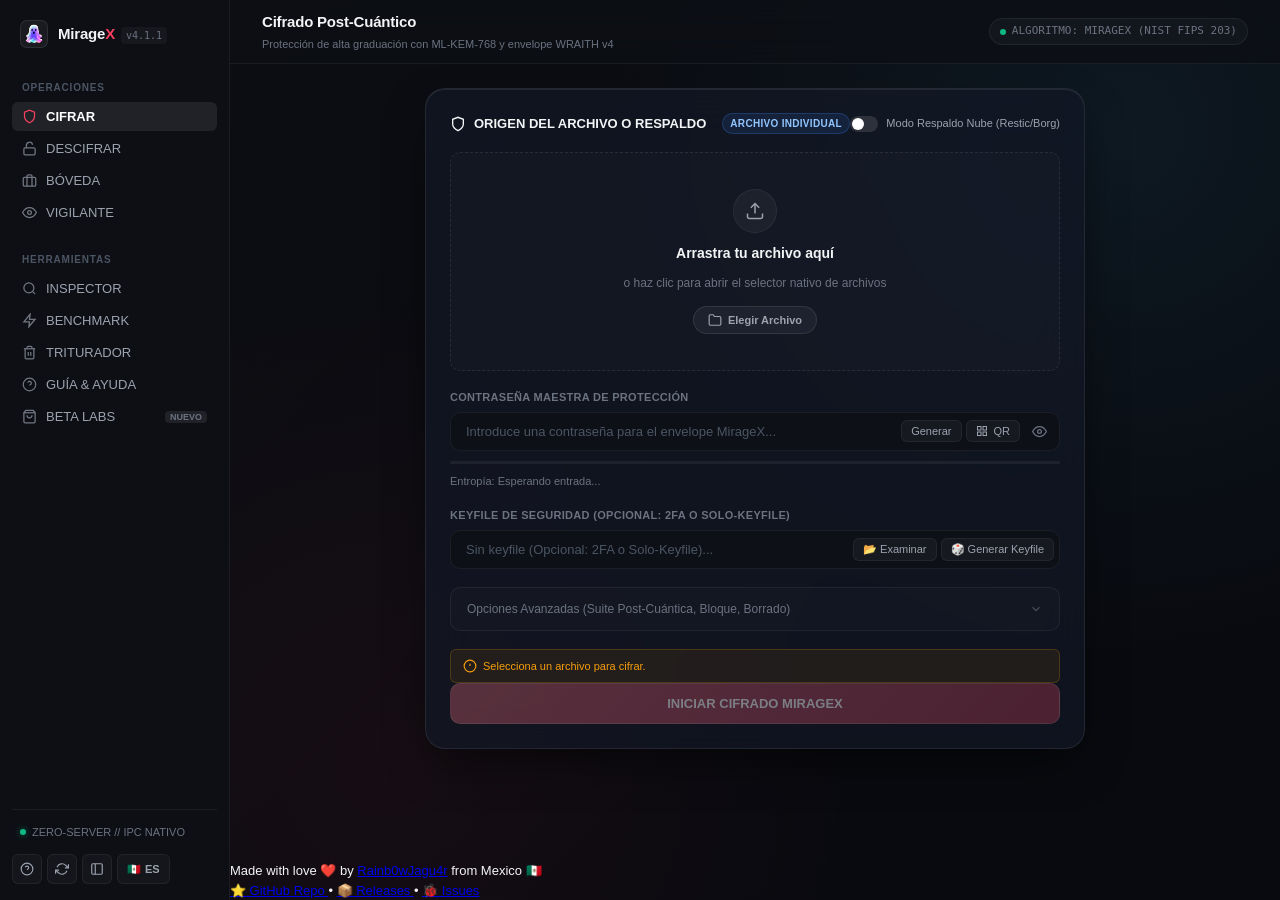
==== commit e3fc5bc0: "feat(ui): complete minimalist overhaul with obsidian frosted-glass and sidebar navigation" ====
--- a/ui/index.html
+++ b/ui/index.html
@@ -7,373 +7,361 @@
   <link rel="stylesheet" href="style.css">
 </head>
 <body>
-  <div class="app-container">
-    <!-- Top HUD Header -->
-    <header class="hud-header">
-      <div class="brand">
-        <div class="brand-logo">
-          <img src="logo.png" alt="MirageX Logo" class="brand-img">
-        </div>
-        <div class="brand-text">
-          <div class="brand-title">MIRAGE<span class="highlight">X</span></div>
-          <div class="brand-subtitle" data-i18n="brand_sub">MOTOR CRIPTOGRÁFICO POST-CUÁNTICO // FORMATO WRAITH v4</div>
-        </div>
+  <div class="app-layout">
+    <!-- Minimalist Sidebar (Linear / Raycast Style) -->
+    <aside class="app-sidebar">
+      <div class="sidebar-top">
+        <!-- Sidebar Brand -->
+        <div class="sidebar-brand">
+          <div class="brand-badge">
+            <img src="logo.png" alt="MirageX Logo">
+          </div>
+          <div class="brand-details">
+            <div class="brand-name">Mirage<span>X</span></div>
+            <div class="brand-version">v4.1.1</div>
+          </div>
+        </div>
+
+        <!-- Sidebar Navigation -->
+        <nav class="sidebar-nav">
+          <div class="nav-section-label" data-i18n="nav_section_operations">Operaciones</div>
+          <button class="nav-tab active" data-tab="encrypt">
+            <svg viewBox="0 0 24 24" fill="none" stroke="currentColor"><path d="M12 22s8-4 8-10V5l-8-3-8 3v7c0 6 8 10 8 10z"/></svg>
+            <span class="nav-text" data-i18n="nav_encrypt">Cifrar</span>
+          </button>
+          <button class="nav-tab" data-tab="decrypt">
+            <svg viewBox="0 0 24 24" fill="none" stroke="currentColor"><rect x="3" y="11" width="18" height="11" rx="2" ry="2"/><path d="M7 11V7a5 5 0 0 1 9.9-1"/></svg>
+            <span class="nav-text" data-i18n="nav_decrypt">Descifrar</span>
+          </button>
+          <button class="nav-tab" data-tab="vault">
+            <svg viewBox="0 0 24 24" fill="none" stroke="currentColor"><rect x="2" y="7" width="20" height="14" rx="2" ry="2"/><path d="M16 21V5a2 2 0 0 0-2-2h-4a2 2 0 0 0-2 2v16"/></svg>
+            <span class="nav-text" data-i18n="nav_vault">Bóveda</span>
+          </button>
+          <button class="nav-tab" data-tab="watcher">
+            <svg viewBox="0 0 24 24" fill="none" stroke="currentColor"><path d="M1 12s4-8 11-8 11 8 11 8-4 8-11 8-11-8-11-8z"/><circle cx="12" cy="12" r="3"/></svg>
+            <span class="nav-text" data-i18n="nav_watcher">Vigilante</span>
+            <span class="badge-live" id="nav-watcher-badge" style="display:none;">LIVE</span>
+          </button>
+
+          <div class="nav-section-label" style="margin-top: 14px;" data-i18n="nav_section_tools">Herramientas</div>
+          <button class="nav-tab" data-tab="inspect">
+            <svg viewBox="0 0 24 24" fill="none" stroke="currentColor"><circle cx="11" cy="11" r="8"/><line x1="21" y1="21" x2="16.65" y2="16.65"/></svg>
+            <span class="nav-text" data-i18n="nav_inspect">Inspector</span>
+          </button>
+          <button class="nav-tab" data-tab="benchmark">
+            <svg viewBox="0 0 24 24" fill="none" stroke="currentColor"><polygon points="13 2 3 14 12 14 11 22 21 10 12 10 13 2"/></svg>
+            <span class="nav-text" data-i18n="nav_benchmark">Benchmark</span>
+          </button>
+          <button class="nav-tab" data-tab="shred">
+            <svg viewBox="0 0 24 24" fill="none" stroke="currentColor"><polyline points="3 6 5 6 21 6"/><path d="M19 6v14a2 2 0 0 1-2 2H7a2 2 0 0 1-2-2V6m3 0V4a2 2 0 0 1 2-2h4a2 2 0 0 1 2 2v2"/><line x1="10" y1="11" x2="10" y2="17"/><line x1="14" y1="11" x2="14" y2="17"/></svg>
+            <span class="nav-text" data-i18n="nav_shred">Triturador</span>
+          </button>
+          <button class="nav-tab" data-tab="guide">
+            <svg viewBox="0 0 24 24" fill="none" stroke="currentColor"><circle cx="12" cy="12" r="10"/><path d="M9.09 9a3 3 0 0 1 5.83 1c0 2-3 3-3 3"/><line x1="12" y1="17" x2="12.01" y2="17"/></svg>
+            <span class="nav-text" data-i18n="nav_guide">Guía & Ayuda</span>
+          </button>
+          <button class="nav-tab beta-tab" data-tab="beta">
+            <svg viewBox="0 0 24 24" fill="none" stroke="currentColor"><path d="M6 2L3 6v14a2 2 0 0 0 2 2h14a2 2 0 0 0 2-2V6l-3-4z"/><line x1="3" y1="6" x2="21" y2="6"/><path d="M16 10a4 4 0 0 1-8 0"/></svg>
+            <span class="nav-text" data-i18n="nav_beta">Beta Labs</span>
+            <span class="badge-beta-pill" data-i18n="badge_new">NUEVO</span>
+          </button>
+        </nav>
       </div>
-      <div class="hud-status">
-        <div class="status-pill">
-          <span class="status-dot"></span>
-          <span class="status-label" data-i18n="status_algo">ALGORITMO: MIRAGEX (NIST FIPS 203)</span>
-        </div>
-        <button class="status-chip btn-clickable highlight-pink" id="btn-quick-guide" title="Guía explicativa paso a paso de opciones y algoritmos">
-          <svg width="13" height="13" viewBox="0 0 24 24" fill="none" stroke="currentColor" stroke-width="2"><circle cx="12" cy="12" r="10"/><path d="M9.09 9a3 3 0 0 1 5.83 1c0 2-3 3-3 3"/><line x1="12" y1="17" x2="12.01" y2="17"/></svg>
-          <span data-i18n="btn_quick_guide">¿POR DÓNDE EMPIEZO?</span>
-        </button>
-        <button class="status-chip btn-clickable" id="btn-open-updater" title="Verificar actualizaciones y consultar Changelog">
-          <span id="updater-badge-dot" class="updater-dot" style="display: none;"></span>
-          <svg width="13" height="13" viewBox="0 0 24 24" fill="none" stroke="currentColor" stroke-width="2"><polyline points="23 4 23 10 17 10"/><polyline points="1 20 1 14 7 14"/><path d="M3.51 9a9 9 0 0 1 14.85-3.36L23 10M1 14l4.64 4.36A9 9 0 0 0 20.49 15"/></svg>
-          <span data-i18n="btn_updates">UPDATES & CHANGELOG</span>
-        </button>
-        <button class="status-chip btn-clickable" id="btn-setup-context-menu" title="Configurar acceso rápido en menú contextual (Windows Explorer / Finder)">
-          <svg width="13" height="13" viewBox="0 0 24 24" fill="none" stroke="currentColor" stroke-width="2"><rect x="3" y="3" width="18" height="18" rx="2" ry="2"/><line x1="9" y1="3" x2="9" y2="21"/></svg>
-          <span data-i18n="btn_context_menu">INTEGRACIÓN MENÚ OS</span>
-        </button>
-        <button type="button" class="status-chip btn-clickable btn-lang-switch" id="btn-lang-toggle" title="Cambiar idioma / Switch language">
-          <span id="lang-flag">🇲🇽</span> <span id="lang-text">Español</span>
-        </button>
-        <div class="status-chip" data-i18n="status_zero_server">ZERO-SERVER // IPC NATIVO</div>
+
+      <!-- Sidebar Footer -->
+      <div class="sidebar-footer">
+        <div class="sidebar-status-tag">
+          <span class="status-indicator-dot"></span>
+          <span data-i18n="status_zero_server">Zero-Server // FIPS 203</span>
+        </div>
+        <div class="sidebar-actions">
+          <button type="button" class="sidebar-mini-btn" id="btn-quick-guide" title="¿Por dónde empiezo? Guía rápida">
+            <svg width="14" height="14" viewBox="0 0 24 24" fill="none" stroke="currentColor" stroke-width="2"><circle cx="12" cy="12" r="10"/><path d="M9.09 9a3 3 0 0 1 5.83 1c0 2-3 3-3 3"/><line x1="12" y1="17" x2="12.01" y2="17"/></svg>
+          </button>
+          <button type="button" class="sidebar-mini-btn" id="btn-open-updater" title="Verificar actualizaciones y changelog">
+            <span id="updater-badge-dot" class="updater-dot" style="display: none;"></span>
+            <svg width="14" height="14" viewBox="0 0 24 24" fill="none" stroke="currentColor" stroke-width="2"><polyline points="23 4 23 10 17 10"/><polyline points="1 20 1 14 7 14"/><path d="M3.51 9a9 9 0 0 1 14.85-3.36L23 10M1 14l4.64 4.36A9 9 0 0 0 20.49 15"/></svg>
+          </button>
+          <button type="button" class="sidebar-mini-btn" id="btn-setup-context-menu" title="Configurar acceso rápido en menú contextual">
+            <svg width="14" height="14" viewBox="0 0 24 24" fill="none" stroke="currentColor" stroke-width="2"><rect x="3" y="3" width="18" height="18" rx="2" ry="2"/><line x1="9" y1="3" x2="9" y2="21"/></svg>
+          </button>
+          <button type="button" class="sidebar-mini-btn lang-btn" id="btn-lang-toggle" title="Cambiar idioma / Switch language">
+            <span id="lang-flag">🇲🇽</span> <span id="lang-text">ES</span>
+          </button>
+        </div>
       </div>
-    </header>
-
-    <!-- Navigation Bar (Two-Group Segmented HUD) -->
-    <nav class="hud-nav">
-      <div class="nav-group-primary">
-        <button class="nav-tab active" data-tab="encrypt">
-          <svg class="nav-icon" viewBox="0 0 24 24" fill="none" stroke="currentColor" stroke-width="2"><path d="M12 22s8-4 8-10V5l-8-3-8 3v7c0 6 8 10 8 10z"/></svg>
-          <span class="nav-text" data-i18n="nav_encrypt">CIFRAR</span>
-        </button>
-        <button class="nav-tab" data-tab="decrypt">
-          <svg class="nav-icon" viewBox="0 0 24 24" fill="none" stroke="currentColor" stroke-width="2"><rect x="3" y="11" width="18" height="11" rx="2" ry="2"/><path d="M7 11V7a5 5 0 0 1 9.9-1"/></svg>
-          <span class="nav-text" data-i18n="nav_decrypt">DESCIFRAR</span>
-        </button>
-        <button class="nav-tab" data-tab="vault">
-          <svg class="nav-icon" viewBox="0 0 24 24" fill="none" stroke="currentColor" stroke-width="2"><rect x="2" y="7" width="20" height="14" rx="2" ry="2"/><path d="M16 21V5a2 2 0 0 0-2-2h-4a2 2 0 0 0-2 2v16"/></svg>
-          <span class="nav-text" data-i18n="nav_vault">BÓVEDA</span>
-        </button>
-        <button class="nav-tab" data-tab="watcher">
-          <svg class="nav-icon" viewBox="0 0 24 24" fill="none" stroke="currentColor" stroke-width="2"><path d="M1 12s4-8 11-8 11 8 11 8-4 8-11 8-11-8-11-8z"/><circle cx="12" cy="12" r="3"/></svg>
-          <span class="nav-text" data-i18n="nav_watcher">VIGILANTE</span>
-          <span class="badge-watcher-live" id="nav-watcher-badge" style="display:none;">LIVE</span>
-        </button>
-      </div>
-
-      <div class="nav-divider"></div>
-
-      <div class="nav-group-tools">
-        <button class="nav-tab" data-tab="inspect">
-          <svg class="nav-icon" viewBox="0 0 24 24" fill="none" stroke="currentColor" stroke-width="2"><circle cx="11" cy="11" r="8"/><line x1="21" y1="21" x2="16.65" y2="16.65"/></svg>
-          <span class="nav-text" data-i18n="nav_inspect">INSPECTOR</span>
-        </button>
-        <button class="nav-tab" data-tab="benchmark">
-          <svg class="nav-icon" viewBox="0 0 24 24" fill="none" stroke="currentColor" stroke-width="2"><polygon points="13 2 3 14 12 14 11 22 21 10 12 10 13 2"/></svg>
-          <span class="nav-text" data-i18n="nav_benchmark">BENCHMARK</span>
-        </button>
-        <button class="nav-tab" data-tab="shred">
-          <svg class="nav-icon" viewBox="0 0 24 24" fill="none" stroke="currentColor" stroke-width="2"><polyline points="3 6 5 6 21 6"/><path d="M19 6v14a2 2 0 0 1-2 2H7a2 2 0 0 1-2-2V6m3 0V4a2 2 0 0 1 2-2h4a2 2 0 0 1 2 2v2"/><line x1="10" y1="11" x2="10" y2="17"/><line x1="14" y1="11" x2="14" y2="17"/></svg>
-          <span class="nav-text" data-i18n="nav_shred">TRITURADOR</span>
-        </button>
-        <button class="nav-tab" data-tab="guide">
-          <svg class="nav-icon" viewBox="0 0 24 24" fill="none" stroke="currentColor" stroke-width="2"><circle cx="12" cy="12" r="10"/><path d="M9.09 9a3 3 0 0 1 5.83 1c0 2-3 3-3 3"/><line x1="12" y1="17" x2="12.01" y2="17"/></svg>
-          <span class="nav-text" data-i18n="nav_guide">GUÍA & AYUDA</span>
-        </button>
-        <button class="nav-tab beta-tab" data-tab="beta">
-          <svg class="nav-icon" viewBox="0 0 24 24" fill="none" stroke="currentColor" stroke-width="2"><path d="M6 2L3 6v14a2 2 0 0 0 2 2h14a2 2 0 0 0 2-2V6l-3-4z"/><line x1="3" y1="6" x2="21" y2="6"/><path d="M16 10a4 4 0 0 1-8 0"/></svg>
-          <span class="nav-text" data-i18n="nav_beta">BETA LABS</span>
-          <span class="badge-beta-pill" data-i18n="badge_new">NUEVO</span>
-        </button>
-      </div>
-    </nav>
-
-    <!-- Main Workspace -->
-    <main class="hud-workspace">
-      <!-- 1. ENCRYPT PANEL (STEPPED PROGRESSIVE FLOW) -->
-      <section id="tab-encrypt" class="tab-content active">
-        <div class="stepped-flow-container">
-
-          <!-- PASO 1: ORIGEN DEL ARCHIVO -->
-          <div class="flow-step-card" id="step-encrypt-origin">
-            <div class="flow-step-header">
-              <div class="flow-step-title-wrap">
-                <span class="flow-step-number">01</span>
-                <h3 class="flow-step-title" id="lbl-encrypt-origin-title" data-i18n="enc_origin_title">ORIGEN DEL ARCHIVO O RESPALDO</h3>
-                <span class="badge purple" id="badge-encrypt-origin" data-i18n="badge_single_file">ARCHIVO INDIVIDUAL</span>
-              </div>
-              <label class="hud-switch-container" title="Alternar entre cifrado individual y modo respaldo anonimizado para la nube">
-                <input type="checkbox" id="toggle-encrypt-backup-mode">
-                <span class="hud-switch-slider"></span>
-                <span class="hud-switch-text" data-i18n="lbl_cloud_backup_mode">Modo Respaldo Nube (Restic/Borg)</span>
-              </label>
-            </div>
-            
-            <!-- Standard Single File Section -->
-            <div id="encrypt-single-file-section">
-              <div class="dropzone" id="encrypt-dropzone">
-                <div class="dropzone-icon">
-                  <svg viewBox="0 0 24 24" fill="none" stroke="currentColor" stroke-width="1.8"><path d="M21 15v4a2 2 0 0 1-2 2H5a2 2 0 0 1-2-2v-4"/><polyline points="17 8 12 3 7 8"/><line x1="12" y1="3" x2="12" y2="15"/></svg>
-                </div>
-                <div class="dropzone-title" id="encrypt-file-title" data-i18n="drop_enc_title">Arrastra tu archivo aquí</div>
-                <div class="dropzone-sub" id="encrypt-file-sub" data-i18n="drop_enc_sub">o haz clic para abrir el selector nativo de archivos</div>
-                <button type="button" class="dropzone-browse-btn" tabindex="-1">
-                  <svg width="14" height="14" viewBox="0 0 24 24" fill="none" stroke="currentColor" stroke-width="2"><path d="M22 19a2 2 0 0 1-2 2H4a2 2 0 0 1-2-2V5a2 2 0 0 1 2-2h5l2 3h9a2 2 0 0 1 2 2z"/></svg>
-                  <span data-i18n="btn_browse_file">Elegir Archivo</span>
+    </aside>
+
+    <!-- Main Viewport -->
+    <div class="app-main">
+      <!-- Minimalist Topbar -->
+      <header class="app-topbar">
+        <div class="topbar-title-wrap">
+          <h2 class="view-title" id="view-title">Cifrado Post-Cuántico</h2>
+          <span class="view-subtitle" id="view-subtitle">Protección de alta graduación con ML-KEM-768 y envelope WRAITH v4</span>
+        </div>
+        <div class="topbar-actions">
+          <div class="security-pill">
+            <span class="pill-dot green"></span>
+            <span data-i18n="status_algo">ML-KEM-768 // AES-GCM</span>
+          </div>
+        </div>
+      </header>
+
+      <!-- Scrollable Main Workspace -->
+      <main class="hud-workspace">
+        <!-- 1. ENCRYPT PANEL (ZEN MINIMALIST CARD) -->
+        <section id="tab-encrypt" class="tab-content active">
+          <div class="zen-container">
+            <div class="zen-card">
+
+              <!-- Card Header: Title & Cloud Backup Toggle -->
+              <div class="zen-card-header">
+                <div class="zen-card-title">
+                  <svg width="16" height="16" viewBox="0 0 24 24" fill="none" stroke="currentColor" stroke-width="2"><path d="M12 22s8-4 8-10V5l-8-3-8 3v7c0 6 8 10 8 10z"/></svg>
+                  <span id="lbl-encrypt-origin-title" data-i18n="enc_origin_title">Cifrar Archivo</span>
+                  <span class="badge purple" id="badge-encrypt-origin" data-i18n="badge_single_file" style="margin-left: 8px;">INDIVIDUAL</span>
+                </div>
+                <label class="hud-switch-container" title="Alternar entre cifrado individual y modo respaldo anonimizado para la nube">
+                  <input type="checkbox" id="toggle-encrypt-backup-mode">
+                  <span class="hud-switch-slider"></span>
+                  <span class="hud-switch-text" data-i18n="lbl_cloud_backup_mode">Modo Respaldo Nube</span>
+                </label>
+              </div>
+
+              <!-- Standard Single File Section -->
+              <div id="encrypt-single-file-section">
+                <div class="dropzone" id="encrypt-dropzone">
+                  <div class="dropzone-icon">
+                    <svg viewBox="0 0 24 24" fill="none" stroke="currentColor" stroke-width="1.8"><path d="M21 15v4a2 2 0 0 1-2 2H5a2 2 0 0 1-2-2v-4"/><polyline points="17 8 12 3 7 8"/><line x1="12" y1="3" x2="12" y2="15"/></svg>
+                  </div>
+                  <div class="dropzone-title" id="encrypt-file-title" data-i18n="drop_enc_title">Arrastra y suelta tu archivo aquí</div>
+                  <div class="dropzone-sub" id="encrypt-file-sub" data-i18n="drop_enc_sub">o haz clic para explorar en el disco</div>
+                  <button type="button" class="dropzone-browse-btn" tabindex="-1">
+                    <svg width="14" height="14" viewBox="0 0 24 24" fill="none" stroke="currentColor" stroke-width="2"><path d="M22 19a2 2 0 0 1-2 2H4a2 2 0 0 1-2-2V5a2 2 0 0 1 2-2h5l2 3h9a2 2 0 0 1 2 2z"/></svg>
+                    <span data-i18n="btn_browse_file">Elegir Archivo</span>
+                  </button>
+                </div>
+
+                <div class="selected-file-info" id="encrypt-file-meta" style="display:none;">
+                  <div class="selected-file-main-row">
+                    <div class="file-identity">
+                      <div class="file-type-badge">
+                        <svg width="18" height="18" viewBox="0 0 24 24" fill="none" stroke="currentColor" stroke-width="2"><path d="M14 2H6a2 2 0 0 0-2 2v16a2 2 0 0 0 2 2h12a2 2 0 0 0 2-2V8z"/><polyline points="14 2 14 8 20 8"/></svg>
+                      </div>
+                      <div class="file-name-meta">
+                        <span class="file-name" id="meta-encrypt-name">-</span>
+                        <span class="file-size" id="meta-encrypt-size">-</span>
+                      </div>
+                    </div>
+                    <div class="file-card-actions">
+                      <button type="button" class="btn-secondary btn-sm" id="btn-change-encrypt-file" title="Seleccionar otro archivo">
+                        <svg width="12" height="12" viewBox="0 0 24 24" fill="none" stroke="currentColor" stroke-width="2"><path d="M21 15v4a2 2 0 0 1-2 2H5a2 2 0 0 1-2-2v-4"/><polyline points="17 8 12 3 7 8"/><line x1="12" y1="3" x2="12" y2="15"/></svg>
+                        <span data-i18n="btn_change_file">Cambiar</span>
+                      </button>
+                      <button type="button" class="btn-secondary btn-sm" id="btn-clear-encrypt-file" title="Quitar archivo seleccionado">
+                        <svg width="12" height="12" viewBox="0 0 24 24" fill="none" stroke="currentColor" stroke-width="2"><line x1="18" y1="6" x2="6" y2="18"/><line x1="6" y1="6" x2="18" y2="18"/></svg>
+                        <span data-i18n="btn_remove_file">Quitar</span>
+                      </button>
+                    </div>
+                  </div>
+                  <div class="meta-row">
+                    <span class="meta-key">Ruta:</span>
+                    <span class="meta-val" id="meta-encrypt-path">-</span>
+                  </div>
+                  <div class="meta-row">
+                    <span class="meta-key">Salida:</span>
+                    <span class="meta-val" id="meta-encrypt-out-preview" style="color: var(--accent-cyan); font-family: var(--font-mono); font-size: 11px;">[sha256].wraith (Name Fuzzing Activo)</span>
+                  </div>
+                </div>
+              </div>
+
+              <!-- Backup Cloud Directory Mode Section -->
+              <div id="encrypt-backup-mode-section" style="display: none;">
+                <div class="backup-folder-pickers">
+                  <div class="input-group">
+                    <label for="backup-main-src-input">Carpeta a Respaldar (Origen):</label>
+                    <div class="input-with-button">
+                      <input type="text" id="backup-main-src-input" placeholder="Selecciona la carpeta con tus archivos..." readonly>
+                      <button type="button" class="btn-secondary" id="btn-browse-backup-main-src" data-i18n="btn_browse">Explorar</button>
+                    </div>
+                  </div>
+
+                  <div class="input-group" style="margin-top: 12px;">
+                    <label for="backup-main-dst-input">Directorio de Respaldo Cifrado (Destino):</label>
+                    <div class="input-with-button">
+                      <input type="text" id="backup-main-dst-input" placeholder="Carpeta de destino para los .wraith y el manifiesto..." readonly>
+                      <button type="button" class="btn-secondary" id="btn-browse-backup-main-dst" data-i18n="btn_browse">Explorar</button>
+                    </div>
+                  </div>
+                </div>
+
+                <div class="beta-feature-pill-banner" style="margin-top: 14px;">
+                  <span class="pill-dot pink"></span>
+                  <span><strong>Blinded Hashes:</strong> Cada archivo recibe un hash opaco determinista (<code>[sha256].wraith</code>) preservando deduplicación incremental en Restic, Borg y rsync sin revelar nombres ni rutas.</span>
+                </div>
+              </div>
+
+              <!-- Password Protection Form Group -->
+              <div class="form-group">
+                <label for="encrypt-password" data-i18n="lbl_enc_pass">Contraseña Maestra</label>
+                <div class="input-with-action">
+                  <input type="password" id="encrypt-password" placeholder="Introduce una contraseña segura..." data-i18n-placeholder="ph_enc_pass" autocomplete="off">
+                  <button type="button" class="btn-secondary btn-sm" id="btn-gen-pass" data-i18n="btn_gen">
+                    <svg width="12" height="12" viewBox="0 0 24 24" fill="none" stroke="currentColor" stroke-width="2"><rect x="2" y="2" width="20" height="20" rx="5"/><circle cx="8" cy="8" r="1.5"/><circle cx="16" cy="16" r="1.5"/><circle cx="12" cy="12" r="1.5"/></svg>
+                    <span>Generar</span>
+                  </button>
+                  <button type="button" class="btn-secondary btn-sm" id="btn-share-qr-encrypt" title="Compartir contraseña mediante Código QR">
+                    <svg width="12" height="12" viewBox="0 0 24 24" fill="none" stroke="currentColor" stroke-width="2"><rect x="3" y="3" width="7" height="7"/><rect x="14" y="3" width="7" height="7"/><rect x="14" y="14" width="7" height="7"/><rect x="3" y="14" width="7" height="7"/></svg>
+                    <span>QR</span>
+                  </button>
+                  <button type="button" class="btn-icon" id="btn-toggle-encrypt-pass" title="Mostrar/Ocultar contraseña">
+                    <svg width="15" height="15" viewBox="0 0 24 24" fill="none" stroke="currentColor" stroke-width="2"><path d="M1 12s4-8 11-8 11 8 11 8-4 8-11 8-11-8-11-8z"/><circle cx="12" cy="12" r="3"/></svg>
+                  </button>
+                </div>
+                <div class="password-meter">
+                  <div class="meter-bar" id="pass-meter-bar"></div>
+                </div>
+                <div class="meter-label" id="pass-meter-text">Entropía: Esperando entrada...</div>
+              </div>
+
+              <!-- Keyfile Row (Optional) -->
+              <div class="form-group keyfile-form-group">
+                <label data-i18n="lbl_enc_kf">Keyfile de Seguridad (Opcional: 2FA)</label>
+                <div class="input-with-action">
+                  <input type="text" id="encrypt-keyfile-display" placeholder="Sin keyfile (Opcional)..." data-i18n-placeholder="ph_kf" readonly>
+                  <button type="button" class="btn-secondary btn-sm" id="btn-select-keyfile-encrypt" data-i18n="btn_browse_kf">
+                    <svg width="12" height="12" viewBox="0 0 24 24" fill="none" stroke="currentColor" stroke-width="2"><path d="M22 19a2 2 0 0 1-2 2H4a2 2 0 0 1-2-2V5a2 2 0 0 1 2-2h5l2 3h9a2 2 0 0 1 2 2z"/></svg>
+                    <span>Examinar</span>
+                  </button>
+                  <button type="button" class="btn-secondary btn-sm" id="btn-open-gen-keyfile" data-i18n="btn_gen_kf">
+                    <svg width="12" height="12" viewBox="0 0 24 24" fill="none" stroke="currentColor" stroke-width="2"><path d="M21 2l-2 2m-6 6l7-7m-7 7l-2-2m-4 4l-4 4a5 5 0 0 1-7-7l4-4a5 5 0 0 1 7 7z"/></svg>
+                    <span>Generar</span>
+                  </button>
+                  <button type="button" class="btn-icon" id="btn-clear-keyfile-encrypt" title="Quitar keyfile" data-i18n-title="btn_remove_kf" style="display:none;">
+                    <svg width="13" height="13" viewBox="0 0 24 24" fill="none" stroke="currentColor" stroke-width="2"><line x1="18" y1="6" x2="6" y2="18"/><line x1="6" y1="6" x2="18" y2="18"/></svg>
+                  </button>
+                </div>
+              </div>
+
+              <!-- Collapsible Advanced Drawer -->
+              <details class="advanced-disclosure">
+                <summary>
+                  <span>Opciones Avanzadas (Suite Post-Cuántica, Bloque, Borrado)</span>
+                  <svg width="14" height="14" viewBox="0 0 24 24" fill="none" stroke="currentColor" stroke-width="2"><polyline points="6 9 12 15 18 9"/></svg>
+                </summary>
+                <div class="advanced-content">
+                  <div class="form-group">
+                    <label data-i18n="lbl_security_mode">Suite Criptográfica</label>
+                    <div class="radio-group">
+                      <label class="radio-card active">
+                        <input type="radio" name="pqc-suite" value="1" checked>
+                        <div class="radio-indicator"></div>
+                        <div class="radio-info">
+                          <div class="radio-title-row">
+                            <span class="radio-title">MirageX Standard</span>
+                            <span class="badge purple">NIST 3</span>
+                          </div>
+                          <span class="radio-desc" data-i18n="suite_standard_desc">ML-KEM-768 + AES-256-GCM. Rendimiento óptimo balanceado.</span>
+                        </div>
+                      </label>
+
+                      <label class="radio-card">
+                        <input type="radio" name="pqc-suite" value="2">
+                        <div class="radio-indicator"></div>
+                        <div class="radio-info">
+                          <div class="radio-title-row">
+                            <span class="radio-title">MirageX Ultra</span>
+                            <span class="badge pink">NIST 5</span>
+                          </div>
+                          <span class="radio-desc" data-i18n="suite_ultra_desc">ML-KEM-1024 + AES-256-GCM. Máxima resistencia cuántica teórica.</span>
+                        </div>
+                      </label>
+                    </div>
+                  </div>
+
+                  <div class="form-group">
+                    <label for="chunk-size-select" data-i18n="lbl_chunk_size">Tamaño de Bloque (Chunking)</label>
+                    <select id="chunk-size-select" class="hud-select">
+                      <option value="4">4 MiB (Archivos pequeños)</option>
+                      <option value="16" selected>16 MiB (Estándar WRAITH v4)</option>
+                      <option value="64">64 MiB (Archivos masivos >10 GB)</option>
+                    </select>
+                  </div>
+
+                  <div class="checkbox-group">
+                    <label class="checkbox-label" title="Anonimiza el nombre del archivo en disco ([sha256].wraith) para evitar filtración de metadatos o extensiones. Al descifrar con MirageX se restaura el nombre real íntegro.">
+                      <input type="checkbox" id="encrypt-name-fuzzing-chk" checked>
+                      <span class="checkbox-custom"></span>
+                      <span data-i18n="chk_name_fuzzing"><strong>Name Fuzzing (Activo por defecto)</strong></span>
+                    </label>
+                    <div class="field-hint" style="font-size: 11px; margin-top: 2px; color: var(--text-muted);" data-i18n="hint_name_fuzzing">
+                      Cero fuga de nombres o extensiones (<code>[sha256].wraith</code>). Se restaura al descifrar.
+                    </div>
+                  </div>
+
+                  <div class="checkbox-group">
+                    <label class="checkbox-label">
+                      <input type="checkbox" id="shred-source-chk">
+                      <span class="checkbox-custom"></span>
+                      <span data-i18n="chk_shred_source">Borrado seguro del archivo original tras cifrar</span>
+                    </label>
+                  </div>
+
+                  <div id="encrypt-shred-options" style="display: none; padding: 10px; background: rgba(0,0,0,0.3); border: 1px dashed var(--border-subtle); border-radius: var(--radius-sm);">
+                    <div style="display: grid; grid-template-columns: 1fr 1fr; gap: 10px;">
+                      <div>
+                        <label style="font-size: 10px; color: var(--text-secondary); display: block; margin-bottom: 4px;" data-i18n="lbl_disk_type">TIPO DE DISCO</label>
+                        <select id="encrypt-shred-media" class="hud-select" style="font-size: 11px; padding: 4px 8px;">
+                          <option value="ssd" selected>SSD/NVMe (FTL Wear-Leveling)</option>
+                          <option value="hdd">HDD (Magnético DoD 5220.22-M)</option>
+                        </select>
+                      </div>
+                      <div>
+                        <label style="font-size: 10px; color: var(--text-secondary); display: block; margin-bottom: 4px;" data-i18n="lbl_passes">PASADAS</label>
+                        <select id="encrypt-shred-passes" class="hud-select" style="font-size: 11px; padding: 4px 8px;">
+                          <option value="3" selected>3 Pasadas</option>
+                          <option value="7">7 Pasadas</option>
+                        </select>
+                      </div>
+                    </div>
+                  </div>
+                </div>
+              </details>
+
+              <!-- Action & Validation Hint -->
+              <div class="step-action-row">
+                <div class="action-validation-hint" id="encrypt-validation-hint">
+                  <svg width="14" height="14" viewBox="0 0 24 24" fill="none" stroke="currentColor" stroke-width="2"><circle cx="12" cy="12" r="10"/><line x1="12" y1="8" x2="12" y2="12"/><line x1="12" y1="16" x2="12.01" y2="16"/></svg>
+                  <span id="encrypt-validation-hint-text">Selecciona un archivo para cifrar.</span>
+                </div>
+
+                <button class="btn-primary" id="btn-start-encrypt" data-i18n="btn_start_encrypt" disabled>
+                  <svg width="15" height="15" viewBox="0 0 24 24" fill="none" stroke="currentColor" stroke-width="2"><rect x="3" y="11" width="18" height="11" rx="2" ry="2"/><path d="M7 11V7a5 5 0 0 1 10 0v4"/></svg>
+                  <span>Cifrar Archivo</span>
                 </button>
               </div>
 
-              <div class="selected-file-info" id="encrypt-file-meta" style="display:none;">
-                <div class="selected-file-main-row">
-                  <div class="file-identity">
-                    <div class="file-type-badge">
-                      <svg width="20" height="20" viewBox="0 0 24 24" fill="none" stroke="currentColor" stroke-width="2"><path d="M14 2H6a2 2 0 0 0-2 2v16a2 2 0 0 0 2 2h12a2 2 0 0 0 2-2V8z"/><polyline points="14 2 14 8 20 8"/></svg>
-                    </div>
-                    <div class="file-name-meta">
-                      <span class="file-name" id="meta-encrypt-name">-</span>
-                      <span class="file-size" id="meta-encrypt-size">-</span>
-                    </div>
-                  </div>
-                  <div class="file-card-actions">
-                    <button type="button" class="btn-secondary btn-sm" id="btn-change-encrypt-file" title="Seleccionar otro archivo">
-                      <svg width="13" height="13" viewBox="0 0 24 24" fill="none" stroke="currentColor" stroke-width="2"><path d="M21 15v4a2 2 0 0 1-2 2H5a2 2 0 0 1-2-2v-4"/><polyline points="17 8 12 3 7 8"/><line x1="12" y1="3" x2="12" y2="15"/></svg>
-                      <span data-i18n="btn_change_file">Cambiar</span>
-                    </button>
-                    <button type="button" class="btn-secondary btn-sm" id="btn-clear-encrypt-file" title="Quitar archivo seleccionado">
-                      <svg width="13" height="13" viewBox="0 0 24 24" fill="none" stroke="currentColor" stroke-width="2"><line x1="18" y1="6" x2="6" y2="18"/><line x1="6" y1="6" x2="18" y2="18"/></svg>
-                      <span data-i18n="btn_remove_file">Quitar</span>
-                    </button>
-                  </div>
-                </div>
-                <div class="meta-row">
-                  <span class="meta-key">Ruta Absoluta:</span>
-                  <span class="meta-val" id="meta-encrypt-path">-</span>
-                </div>
-                <div class="meta-row">
-                  <span class="meta-key">Nombre en Disco:</span>
-                  <span class="meta-val" id="meta-encrypt-out-preview" style="color: var(--cyan); font-family: var(--font-mono); font-size: 11px;">[sha256].wraith (Name Fuzzing Activo)</span>
-                </div>
-              </div>
-            </div>
-
-            <!-- Backup Cloud Directory Mode Section -->
-            <div id="encrypt-backup-mode-section" style="display: none;">
-              <div class="backup-folder-pickers">
-                <div class="input-group">
-                  <label for="backup-main-src-input">Carpeta a Respaldar (Origen):</label>
-                  <div class="input-with-button">
-                    <input type="text" id="backup-main-src-input" placeholder="Selecciona la carpeta con tus archivos..." readonly>
-                    <button type="button" class="btn-secondary" id="btn-browse-backup-main-src" data-i18n="btn_browse">Explorar</button>
-                  </div>
-                </div>
-
-                <div class="input-group" style="margin-top: 12px;">
-                  <label for="backup-main-dst-input">Directorio de Respaldo Cifrado (Destino):</label>
-                  <div class="input-with-button">
-                    <input type="text" id="backup-main-dst-input" placeholder="Carpeta de destino para los .wraith y el manifiesto..." readonly>
-                    <button type="button" class="btn-secondary" id="btn-browse-backup-main-dst" data-i18n="btn_browse">Explorar</button>
-                  </div>
-                </div>
-              </div>
-
-              <div class="beta-feature-pill-banner" style="margin-top: 14px;">
-                <span class="pill-dot pink"></span>
-                <span><strong>Blinded Hashes Activado:</strong> Cada archivo recibe un hash opaco determinista (<code>[sha256].wraith</code>) preservando deduplicación incremental en Restic, Borg y rsync sin revelar nombres ni rutas. Se genera el manifiesto maestro cifrado <code>backup_manifest.wraith</code>.</span>
-              </div>
-            </div>
-          </div>
-
-          <!-- PASO 2: PROTECCIÓN & CLAVES -->
-          <div class="flow-step-card" id="step-encrypt-protection">
-            <div class="flow-step-header">
-              <div class="flow-step-title-wrap">
-                <span class="flow-step-number">02</span>
-                <h3 class="flow-step-title" data-i18n="lbl_step_protection">PROTECCIÓN & CLAVES</h3>
-              </div>
-            </div>
-
-            <div class="form-group">
-              <label for="encrypt-password" data-i18n="lbl_enc_pass">CONTRASEÑA MAESTRA DE PROTECCIÓN</label>
-              <div class="input-with-action">
-                <input type="password" id="encrypt-password" placeholder="Introduce una contraseña para el envelope MirageX..." data-i18n-placeholder="ph_enc_pass" autocomplete="off">
-                <button type="button" class="btn-secondary" id="btn-gen-pass" data-i18n="btn_gen">
-                  <svg width="13" height="13" viewBox="0 0 24 24" fill="none" stroke="currentColor" stroke-width="2"><rect x="2" y="2" width="20" height="20" rx="5"/><circle cx="8" cy="8" r="1.5"/><circle cx="16" cy="16" r="1.5"/><circle cx="12" cy="12" r="1.5"/></svg>
-                  <span>Generar</span>
-                </button>
-                <button type="button" class="btn-secondary" id="btn-share-qr-encrypt" title="Compartir contraseña mediante Código QR">
-                  <svg width="13" height="13" viewBox="0 0 24 24" fill="none" stroke="currentColor" stroke-width="2"><rect x="3" y="3" width="7" height="7"/><rect x="14" y="3" width="7" height="7"/><rect x="14" y="14" width="7" height="7"/><rect x="3" y="14" width="7" height="7"/></svg>
-                  <span>QR</span>
-                </button>
-                <button type="button" class="btn-icon" id="btn-toggle-encrypt-pass" title="Mostrar/Ocultar contraseña">
-                  <svg width="16" height="16" viewBox="0 0 24 24" fill="none" stroke="currentColor" stroke-width="2"><path d="M1 12s4-8 11-8 11 8 11 8-4 8-11 8-11-8-11-8z"/><circle cx="12" cy="12" r="3"/></svg>
-                </button>
-              </div>
-              <div class="password-meter">
-                <div class="meter-bar" id="pass-meter-bar"></div>
-              </div>
-              <div class="meter-label" id="pass-meter-text">Entropía: Esperando entrada...</div>
-            </div>
-
-            <div class="form-group keyfile-form-group">
-              <label data-i18n="lbl_enc_kf">KEYFILE DE SEGURIDAD (OPCIONAL: 2FA O SOLO-KEYFILE)</label>
-              <div class="input-with-action">
-                <input type="text" id="encrypt-keyfile-display" placeholder="Sin keyfile (Opcional: 2FA o Solo-Keyfile)..." data-i18n-placeholder="ph_kf" readonly>
-                <button type="button" class="btn-secondary" id="btn-select-keyfile-encrypt" data-i18n="btn_browse_kf">
-                  <svg width="13" height="13" viewBox="0 0 24 24" fill="none" stroke="currentColor" stroke-width="2"><path d="M22 19a2 2 0 0 1-2 2H4a2 2 0 0 1-2-2V5a2 2 0 0 1 2-2h5l2 3h9a2 2 0 0 1 2 2z"/></svg>
-                  <span>Examinar</span>
-                </button>
-                <button type="button" class="btn-secondary" id="btn-open-gen-keyfile" data-i18n="btn_gen_kf">
-                  <svg width="13" height="13" viewBox="0 0 24 24" fill="none" stroke="currentColor" stroke-width="2"><path d="M21 2l-2 2m-6 6l7-7m-7 7l-2-2m-4 4l-4 4a5 5 0 0 1-7-7l4-4a5 5 0 0 1 7 7z"/></svg>
-                  <span>Generar Keyfile</span>
-                </button>
-                <button type="button" class="btn-icon" id="btn-clear-keyfile-encrypt" title="Quitar keyfile" data-i18n-title="btn_remove_kf" style="display:none;">
-                  <svg width="14" height="14" viewBox="0 0 24 24" fill="none" stroke="currentColor" stroke-width="2"><line x1="18" y1="6" x2="6" y2="18"/><line x1="6" y1="6" x2="18" y2="18"/></svg>
-                </button>
-              </div>
-              <div class="field-hint" data-i18n="hint_enc_kf">Algoritmo de mezcla CRC-32 IEEE 802.3 y adición modular de 64 bytes.</div>
-            </div>
-          </div>
-
-          <!-- PASO 3: CONFIGURACIÓN DEL CIFRADO -->
-          <div class="flow-step-card" id="step-encrypt-config">
-            <div class="flow-step-header">
-              <div class="flow-step-title-wrap">
-                <span class="flow-step-number">03</span>
-                <h3 class="flow-step-title" data-i18n="card_suite_title">CONFIGURACIÓN DEL CIFRADO</h3>
-              </div>
-              <span class="badge purple">HÍBRIDO PQC</span>
-            </div>
-
-            <div class="form-group">
-              <label data-i18n="lbl_security_mode">SUITE POST-CUÁNTICA MIRAGEX</label>
-              <div class="radio-group">
-                <label class="radio-card active">
-                  <input type="radio" name="pqc-suite" value="1" checked>
-                  <div class="radio-indicator"></div>
-                  <div class="radio-info">
-                    <div class="radio-title-row">
-                      <span class="radio-title">MirageX Standard</span>
-                      <span class="badge purple">NIST NIVEL 3</span>
-                    </div>
-                    <span class="radio-desc" data-i18n="suite_standard_desc">ML-KEM-768 + AES-256-GCM. Rendimiento óptimo balanceado para uso general y respaldo.</span>
-                  </div>
-                </label>
-
-                <label class="radio-card">
-                  <input type="radio" name="pqc-suite" value="2">
-                  <div class="radio-indicator"></div>
-                  <div class="radio-info">
-                    <div class="radio-title-row">
-                      <span class="radio-title">MirageX Ultra</span>
-                      <span class="badge pink">NIST NIVEL 5</span>
-                    </div>
-                    <span class="radio-desc" data-i18n="suite_ultra_desc">ML-KEM-1024 + AES-256-GCM. Máxima resistencia teórica disponible contra computación cuántica.</span>
-                  </div>
-                </label>
-              </div>
-            </div>
-
-            <details class="advanced-disclosure">
-              <summary>
-                <span>Opciones Avanzadas (Tamaño de Bloque, Name Fuzzing y Borrado Seguro)</span>
-                <svg width="14" height="14" viewBox="0 0 24 24" fill="none" stroke="currentColor" stroke-width="2"><polyline points="6 9 12 15 18 9"/></svg>
-              </summary>
-              <div class="advanced-content">
-                <div class="form-group">
-                  <label for="chunk-size-select" data-i18n="lbl_chunk_size">TAMAÑO DE BLOQUE / STREAMING CHUNK</label>
-                  <select id="chunk-size-select" class="hud-select">
-                    <option value="4">4 MiB (Archivos pequeños)</option>
-                    <option value="16" selected>16 MiB (Estándar Óptimo WRAITH v4)</option>
-                    <option value="64">64 MiB (Archivos masivos >10 GB)</option>
-                  </select>
-                </div>
-
-                <div class="checkbox-group">
-                  <label class="checkbox-label" title="Anonimiza el nombre del archivo en disco ([sha256].wraith) para evitar filtración de metadatos o extensiones. Al descifrar con MirageX se restaura el nombre real íntegro.">
-                    <input type="checkbox" id="encrypt-name-fuzzing-chk" checked>
-                    <span class="checkbox-custom"></span>
-                    <span data-i18n="chk_name_fuzzing"><strong>Name Fuzzing (Activo por defecto)</strong></span>
-                  </label>
-                  <div class="field-hint" style="font-size: 11px; margin-top: 3px; color: var(--text-muted);" data-i18n="hint_name_fuzzing">
-                    Cero fuga de nombres o extensiones (<code>[sha256].wraith</code>). Se restaura al descifrar.
-                  </div>
-                </div>
-
-                <div class="checkbox-group">
-                  <label class="checkbox-label">
-                    <input type="checkbox" id="shred-source-chk">
-                    <span class="checkbox-custom"></span>
-                    <span data-i18n="chk_shred_source">Borrado seguro del archivo original tras cifrar</span>
-                  </label>
-                </div>
-
-                <div id="encrypt-shred-options" style="display: none; padding: 10px; background: rgba(0,0,0,0.3); border: 1px dashed var(--border-subtle); border-radius: var(--radius-sm);">
-                  <div style="display: grid; grid-template-columns: 1fr 1fr; gap: 10px;">
-                    <div>
-                      <label style="font-size: 10px; color: var(--text-secondary); display: block; margin-bottom: 4px;" data-i18n="lbl_disk_type">TIPO DE DISCO</label>
-                      <select id="encrypt-shred-media" class="hud-select" style="font-size: 11px; padding: 4px 8px;">
-                        <option value="ssd" selected>SSD/NVMe (FTL Wear-Leveling)</option>
-                        <option value="hdd">HDD (Magnético DoD 5220.22-M)</option>
-                      </select>
-                    </div>
-                    <div>
-                      <label style="font-size: 10px; color: var(--text-secondary); display: block; margin-bottom: 4px;" data-i18n="lbl_passes">PASADAS</label>
-                      <select id="encrypt-shred-passes" class="hud-select" style="font-size: 11px; padding: 4px 8px;">
-                        <option value="3" selected>3 Pasadas</option>
-                        <option value="7">7 Pasadas</option>
-                      </select>
-                    </div>
-                  </div>
-                </div>
-              </div>
-            </details>
-          </div>
-
-          <!-- PASO 4: ACCIÓN & ESTADO -->
-          <div class="flow-step-card" id="step-encrypt-action">
-            <div class="flow-step-header">
-              <div class="flow-step-title-wrap">
-                <span class="flow-step-number">04</span>
-                <h3 class="flow-step-title" data-i18n="lbl_step_action">ACCIÓN & ESTADO</h3>
-              </div>
-            </div>
-
-            <div class="step-action-row">
-              <div class="action-validation-hint" id="encrypt-validation-hint">
-                <svg width="14" height="14" viewBox="0 0 24 24" fill="none" stroke="currentColor" stroke-width="2"><circle cx="12" cy="12" r="10"/><line x1="12" y1="8" x2="12" y2="12"/><line x1="12" y1="16" x2="12.01" y2="16"/></svg>
-                <span id="encrypt-validation-hint-text">Selecciona un archivo para cifrar.</span>
-              </div>
-
-              <button class="btn-primary" id="btn-start-encrypt" data-i18n="btn_start_encrypt" disabled>
-                <svg width="16" height="16" viewBox="0 0 24 24" fill="none" stroke="currentColor" stroke-width="2"><rect x="3" y="11" width="18" height="11" rx="2" ry="2"/><path d="M7 11V7a5 5 0 0 1 10 0v4"/></svg>
-                <span>INICIAR CIFRADO MIRAGEX</span>
-              </button>
-            </div>
-
-            <!-- Telemetry Card -->
-            <div class="telemetry-card" id="encrypt-telemetry" style="display:none;">
-              <div class="telemetry-header">
-                <h4 data-i18n="telemetry_title">TELEMETRÍA CRIPTOGRÁFICA MIRAGEX</h4>
-                <span class="telemetry-speed" id="encrypt-speed">0.00 MB/s</span>
-              </div>
-              <div class="progress-container">
-                <div class="progress-fill" id="encrypt-progress-fill" style="width: 0%;"></div>
-              </div>
-              <div class="telemetry-stats">
-                <span id="encrypt-stats-chunks">Chunk: 0 / 0</span>
-                <span id="encrypt-stats-bytes">0 / 0 MB</span>
-                <span id="encrypt-stats-time">Tiempo: 0s</span>
-              </div>
-            </div>
-          </div>
-
-        </div>
-      </section>
+              <!-- Telemetry Card -->
+              <div class="telemetry-card" id="encrypt-telemetry" style="display:none;">
+                <div class="telemetry-header">
+                  <h4 data-i18n="telemetry_title">Telemetría Criptográfica MirageX</h4>
+                  <span class="telemetry-speed" id="encrypt-speed">0.00 MB/s</span>
+                </div>
+                <div class="progress-container">
+                  <div class="progress-fill" id="encrypt-progress-fill" style="width: 0%;"></div>
+                </div>
+                <div class="telemetry-stats">
+                  <span id="encrypt-stats-chunks">Chunk: 0 / 0</span>
+                  <span id="encrypt-stats-bytes">0 / 0 MB</span>
+                  <span id="encrypt-stats-time">Tiempo: 0s</span>
+                </div>
+              </div>
+
+            </div>
+          </div>
+        </section>
+
 
       <!-- 2. DECRYPT PANEL -->
       <section id="tab-decrypt" class="tab-content">
@@ -1376,9 +1364,11 @@
           <span class="footer-icon">🐞</span> Issues
         </a>
       </div>
-    </footer>
-
-    <!-- Global Toast Container -->
+      </footer>
+    </div>
+  </div>
+
+  <!-- Global Toast Container -->
     <div class="toast-container" id="toast-container"></div>
 
     <!-- QR Code Share Modal -->
@@ -1552,7 +1542,6 @@
         </div>
       </div>
     </div>
-  </div>
 
   <script src="qrcode.min.js"></script>
   <script src="app.js"></script>
--- a/ui/style.css
+++ b/ui/style.css
@@ -1,79 +1,66 @@
 /* ==========================================================================
-   MIRAGEX // CYBER-PQC DESIGN SYSTEM v5.0 (MIDNIGHT GLASS & VELVET ACCENTS)
-   Zero-Network Desktop GUI — Tauri v2 Architecture
+   MIRAGEX // OBSIDIAN DESIGN SYSTEM v6.0
+   Minimalist Dark Slate Desktop GUI (Linear / Raycast / Vercel Aesthetic)
+   Zero External Dependencies // Tauri v2 Native
    ========================================================================== */
 
 :root {
-  /* Canvas & Midnight Void */
-  --bg-void: #050811;
-  --bg-canvas: #070c18;
-  --bg-glass: rgba(13, 21, 38, 0.72);
-  --bg-glass-subtle: rgba(13, 21, 38, 0.45);
-  --bg-glass-elevated: rgba(17, 27, 49, 0.85);
-  --bg-input: rgba(9, 14, 26, 0.88);
-  --bg-input-focus: rgba(11, 18, 34, 0.95);
-  --bg-dropzone: rgba(12, 19, 36, 0.55);
-  --bg-dropzone-hover: rgba(16, 26, 48, 0.75);
+  /* Obsidian Palette */
+  --bg-app: #090a0f;
+  --bg-sidebar: #0d0f15;
+  --bg-topbar: rgba(13, 15, 21, 0.75);
+  --bg-card: #13151f;
+  --bg-card-hover: #181b28;
+  --bg-card-subtle: rgba(255, 255, 255, 0.02);
+  --bg-input: #0e1017;
+  --bg-input-focus: #11131c;
+  --bg-dropzone: rgba(255, 255, 255, 0.015);
+  --bg-dropzone-hover: rgba(255, 255, 255, 0.035);
 
   /* Hairline Borders */
-  --border-subtle: rgba(255, 255, 255, 0.08);
-  --border-glass: rgba(255, 255, 255, 0.12);
-  --border-interactive: rgba(56, 189, 248, 0.25);
-  --border-focus: #38bdf8;
-  --border-magenta: rgba(244, 63, 94, 0.4);
-
-  /* Typography & Hierarchy */
-  --font-sans: "Inter", -apple-system, BlinkMacSystemFont, "Segoe UI", Roboto, "Helvetica Neue", sans-serif;
+  --border-subtle: rgba(255, 255, 255, 0.06);
+  --border-glass: rgba(255, 255, 255, 0.09);
+  --border-hover: rgba(255, 255, 255, 0.14);
+  --border-focus: #3b82f6;
+
+  /* Typography */
+  --font-sans: -apple-system, BlinkMacSystemFont, "Inter", "Segoe UI", Roboto, Helvetica, Arial, sans-serif;
   --font-mono: "JetBrains Mono", "SF Mono", Menlo, Consolas, Monaco, monospace;
-  
-  --text-primary: #f8fafc;
-  --text-secondary: #94a3b8;
-  --text-muted: #64748b;
-  --text-dim: #475569;
-
-  /* Accents & Signifiers */
-  --cyan: #38bdf8;
-  --cyan-glow: rgba(56, 189, 248, 0.25);
-  --blue: #3b82f6;
-  --magenta: #f43f5e;
-  --magenta-glow: rgba(244, 63, 94, 0.35);
-  --rose: #fb7185;
-  --violet: #8b5cf6;
-  --violet-glow: rgba(139, 92, 246, 0.25);
-
-  --green: #10b981;
-  --green-glow: rgba(16, 185, 129, 0.25);
-  --amber: #f59e0b;
-  --red: #ef4444;
-
-  /* Legacy variable aliases for full backward compatibility */
-  --bg-dark: var(--bg-void);
-  --bg-card: var(--bg-glass);
-  --bg-card-hover: var(--bg-glass-elevated);
+
+  --text-primary: #f3f4f6;
+  --text-secondary: #9ca3af;
+  --text-muted: #6b7280;
+  --text-dim: #4b5563;
+
+  /* Subtle Accents */
+  --accent-blue: #3b82f6;
+  --accent-cyan: #38bdf8;
+  --accent-rose: #f43f5e;
+  --accent-rose-hover: #e11d48;
+  --accent-violet: #8b5cf6;
+  --accent-green: #10b981;
+  --accent-amber: #f59e0b;
+  --accent-red: #ef4444;
+
+  /* Backward compatibility aliases */
+  --cyan: var(--accent-cyan);
+  --green: var(--accent-green);
+  --purple: var(--accent-blue);
+  --pink: var(--accent-rose);
+  --velvet-pink: var(--accent-rose);
   --border-color: var(--border-subtle);
-  --purple: var(--cyan);
-  --purple-light: var(--cyan);
-  --purple-glow: var(--cyan-glow);
-  --velvet-navy: #0f172a;
-  --velvet-indigo: #1e293b;
-  --velvet-pink: var(--magenta);
-  --pink: var(--magenta);
-  --pink-glow: var(--magenta-glow);
-
-  /* Radius & Shadows */
-  --radius-sm: 8px;
-  --radius-md: 12px;
-  --radius-lg: 18px;
+
+  /* Radii & Shadows */
+  --radius-sm: 6px;
+  --radius-md: 10px;
+  --radius-lg: 14px;
   --radius-pill: 9999px;
-  --shadow-glass: 0 16px 36px -8px rgba(0, 0, 0, 0.65), inset 0 1px 0 rgba(255, 255, 255, 0.09);
-  --shadow-elevated: 0 24px 48px -12px rgba(0, 0, 0, 0.75), inset 0 1px 0 rgba(255, 255, 255, 0.12);
-  --shadow-glow-cyan: 0 0 20px rgba(56, 189, 248, 0.22);
-  --shadow-glow-magenta: 0 8px 25px rgba(244, 63, 94, 0.35);
-}
-
-/* ==========================================================================
-   Base & Resets
-   ========================================================================== */
+  --shadow-subtle: 0 4px 20px rgba(0, 0, 0, 0.4);
+  --shadow-elevated: 0 12px 36px rgba(0, 0, 0, 0.6);
+  --shadow-btn-rose: 0 4px 16px rgba(244, 63, 94, 0.25);
+}
+
+/* Base Reset */
 * {
   box-sizing: border-box;
   margin: 0;
@@ -82,228 +69,135 @@
 }
 
 body {
-  background-color: var(--bg-void);
-  background-image: 
-    radial-gradient(ellipse 80% 50% at 20% -10%, rgba(14, 165, 233, 0.12) 0%, transparent 65%),
-    radial-gradient(ellipse 70% 50% at 85% 105%, rgba(244, 63, 94, 0.08) 0%, transparent 60%),
-    radial-gradient(circle at 50% 50%, rgba(15, 23, 42, 0.4) 0%, transparent 100%);
+  background-color: var(--bg-app);
   color: var(--text-primary);
   font-family: var(--font-sans);
   font-size: 13px;
   line-height: 1.5;
   height: 100vh;
+  width: 100vw;
   overflow: hidden;
-  display: flex;
-  flex-direction: column;
   -webkit-font-smoothing: antialiased;
 }
 
-/* App Main Container */
-.app-container {
-  display: flex;
-  flex-direction: column;
+/* ==========================================================================
+   Main App Layout: Minimalist Sidebar + Workspace
+   ========================================================================== */
+.app-container,
+.app-layout {
+  display: flex;
+  flex-direction: row;
   height: 100vh;
-  padding: 12px 16px;
+  width: 100vw;
+  overflow: hidden;
+}
+
+/* Left Sidebar */
+.app-sidebar {
+  width: 230px;
+  min-width: 230px;
+  background-color: var(--bg-sidebar);
+  border-right: 1px solid var(--border-subtle);
+  display: flex;
+  flex-direction: column;
+  justify-content: space-between;
+  padding: 16px 12px;
+  height: 100vh;
+  box-sizing: border-box;
+  flex-shrink: 0;
+}
+
+.sidebar-top {
+  display: flex;
+  flex-direction: column;
+  gap: 20px;
+}
+
+/* Sidebar Brand */
+.sidebar-brand {
+  display: flex;
+  align-items: center;
   gap: 10px;
+  padding: 4px 8px;
+}
+
+.brand-badge {
+  width: 28px;
+  height: 28px;
+  border-radius: 7px;
+  background: rgba(255, 255, 255, 0.05);
+  border: 1px solid var(--border-glass);
+  display: flex;
+  align-items: center;
+  justify-content: center;
   overflow: hidden;
-  max-width: 100vw;
-  box-sizing: border-box;
-}
-
-/* ==========================================================================
-   Header HUD (Top Glass Bar)
-   ========================================================================== */
-.hud-header {
-  display: flex;
-  align-items: center;
-  justify-content: space-between;
-  padding: 8px 16px;
-  background: var(--bg-glass);
-  border: 1px solid var(--border-subtle);
-  border-radius: var(--radius-md);
-  backdrop-filter: blur(24px) saturate(130%);
-  -webkit-backdrop-filter: blur(24px) saturate(130%);
-  box-shadow: var(--shadow-glass);
   flex-shrink: 0;
-  gap: 12px;
-}
-
-.brand {
-  display: flex;
-  align-items: center;
-  gap: 12px;
-}
-
-.brand-logo {
-  width: 32px;
-  height: 32px;
-  border-radius: 8px;
-  background: rgba(56, 189, 248, 0.1);
-  border: 1px solid rgba(56, 189, 248, 0.35);
-  display: flex;
-  align-items: center;
-  justify-content: center;
-  box-shadow: var(--shadow-glow-cyan);
-  overflow: hidden;
-}
-
-.brand-img {
+}
+
+.brand-badge img {
   width: 100%;
   height: 100%;
   object-fit: cover;
 }
 
-.brand-text {
-  display: flex;
-  flex-direction: column;
-}
-
-.brand-title {
+.brand-details {
+  display: flex;
+  align-items: baseline;
+  gap: 6px;
+}
+
+.brand-name {
   font-size: 15px;
-  font-weight: 800;
-  letter-spacing: 1px;
-  color: var(--text-primary);
-  display: flex;
-  align-items: center;
-  gap: 4px;
-}
-
-.brand-title .highlight {
-  color: var(--cyan);
-}
-
-.brand-subtitle {
+  font-weight: 700;
+  letter-spacing: -0.2px;
+  color: var(--text-primary);
+}
+
+.brand-name span {
+  color: var(--accent-rose);
+}
+
+.brand-version {
   font-size: 10px;
-  letter-spacing: 0.5px;
-  color: var(--text-muted);
-  font-weight: 500;
+  font-family: var(--font-mono);
+  color: var(--text-muted);
+  background: rgba(255, 255, 255, 0.04);
+  padding: 1px 5px;
+  border-radius: 4px;
+}
+
+/* Sidebar Navigation */
+.sidebar-nav {
+  display: flex;
+  flex-direction: column;
+  gap: 3px;
+}
+
+.nav-section-label {
+  font-size: 10px;
+  font-weight: 700;
+  letter-spacing: 0.8px;
+  color: var(--text-dim);
   text-transform: uppercase;
-}
-
-/* Header Status Pills & Controls */
-.hud-status {
-  display: flex;
-  align-items: center;
-  gap: 8px;
-  flex-wrap: wrap;
-}
-
-.status-pill {
-  display: inline-flex;
-  align-items: center;
-  gap: 6px;
-  padding: 4px 10px;
-  background: rgba(255, 255, 255, 0.04);
-  border: 1px solid var(--border-subtle);
-  border-radius: var(--radius-pill);
-  font-size: 11px;
-  color: var(--text-secondary);
-}
-
-.status-dot {
-  width: 6px;
-  height: 6px;
-  border-radius: 50%;
-  background: var(--green);
-  box-shadow: 0 0 8px var(--green);
-}
-
-.status-chip {
-  display: inline-flex;
-  align-items: center;
-  gap: 5px;
-  padding: 4px 10px;
-  background: rgba(255, 255, 255, 0.04);
-  border: 1px solid var(--border-subtle);
-  border-radius: var(--radius-pill);
-  font-size: 11px;
-  color: var(--text-secondary);
-  font-weight: 500;
-  transition: all 0.2s ease;
-}
-
-.status-chip.btn-clickable {
-  cursor: pointer;
-  background: rgba(255, 255, 255, 0.06);
-}
-
-.status-chip.btn-clickable:hover {
-  background: rgba(255, 255, 255, 0.1);
-  color: var(--text-primary);
-  border-color: rgba(255, 255, 255, 0.2);
-}
-
-.status-chip.highlight-pink {
-  background: rgba(244, 63, 94, 0.12);
-  border-color: var(--border-magenta);
-  color: #fecdd3;
-}
-
-.status-chip.highlight-pink:hover {
-  background: rgba(244, 63, 94, 0.2);
-  color: #fff;
-}
-
-.btn-lang-switch {
-  font-weight: 600;
-  color: var(--text-primary);
-}
-
-.updater-dot {
-  width: 6px;
-  height: 6px;
-  border-radius: 50%;
-  background: var(--magenta);
-  box-shadow: 0 0 8px var(--magenta);
-}
-
-/* ==========================================================================
-   Navigation Bar (Segmented Two-Group Control)
-   ========================================================================== */
-.hud-nav {
-  display: flex;
-  align-items: center;
-  justify-content: space-between;
-  padding: 6px 10px;
-  background: var(--bg-glass-subtle);
-  border: 1px solid var(--border-subtle);
-  border-radius: var(--radius-md);
-  backdrop-filter: blur(20px);
-  -webkit-backdrop-filter: blur(20px);
-  flex-shrink: 0;
-  gap: 12px;
-}
-
-.nav-group-primary,
-.nav-group-tools {
-  display: flex;
-  align-items: center;
-  gap: 4px;
-}
-
-.nav-divider {
-  width: 1px;
-  height: 20px;
-  background: var(--border-subtle);
-  margin: 0 4px;
+  padding: 8px 10px 4px 10px;
 }
 
 .nav-tab {
-  display: inline-flex;
-  align-items: center;
-  gap: 7px;
-  padding: 7px 14px;
+  display: flex;
+  align-items: center;
+  gap: 9px;
+  width: 100%;
+  padding: 7px 10px;
+  border-radius: var(--radius-sm);
+  border: none;
   background: transparent;
-  border: 1px solid transparent;
-  border-radius: var(--radius-pill);
   color: var(--text-secondary);
   font-family: var(--font-sans);
-  font-size: 12px;
-  font-weight: 600;
-  letter-spacing: 0.3px;
+  font-size: 13px;
+  font-weight: 500;
   cursor: pointer;
-  transition: all 0.2s cubic-bezier(0.16, 1, 0.3, 1);
-  position: relative;
+  transition: all 0.15s ease;
+  text-align: left;
 }
 
 .nav-tab svg {
@@ -311,90 +205,232 @@
   height: 15px;
   stroke: currentColor;
   stroke-width: 2;
-  stroke-linecap: round;
-  stroke-linejoin: round;
+  opacity: 0.7;
   flex-shrink: 0;
-  opacity: 0.85;
+  transition: opacity 0.15s ease;
 }
 
 .nav-tab:hover {
-  background: rgba(255, 255, 255, 0.05);
-  color: var(--text-primary);
+  background: rgba(255, 255, 255, 0.04);
+  color: var(--text-primary);
+}
+
+.nav-tab:hover svg {
+  opacity: 1;
 }
 
 .nav-tab.active {
-  background: rgba(255, 255, 255, 0.09);
-  border-color: rgba(255, 255, 255, 0.18);
+  background: rgba(255, 255, 255, 0.08);
   color: #ffffff;
-  box-shadow: 0 4px 14px rgba(0, 0, 0, 0.35), inset 0 1px 0 rgba(255, 255, 255, 0.15);
-}
-
-.nav-tab.active[data-tab="encrypt"] {
-  border-color: rgba(56, 189, 248, 0.4);
-  box-shadow: 0 4px 16px rgba(56, 189, 248, 0.2), inset 0 1px 0 rgba(255, 255, 255, 0.2);
-  color: #ffffff;
+  font-weight: 600;
 }
 
 .nav-tab.active svg {
   opacity: 1;
-  color: var(--cyan);
-}
-
-.badge-watcher-live {
+  color: var(--accent-rose);
+}
+
+.badge-live {
   display: inline-block;
   font-size: 9px;
-  font-weight: 800;
+  font-weight: 700;
   padding: 1px 5px;
   border-radius: 4px;
-  background: var(--green);
+  background: var(--accent-green);
   color: #000;
-  margin-left: 2px;
+  margin-left: auto;
   letter-spacing: 0.5px;
 }
 
 .badge-beta-pill {
   font-size: 9px;
+  font-weight: 600;
+  padding: 1px 5px;
+  border-radius: 4px;
+  background: rgba(255, 255, 255, 0.08);
+  color: var(--text-muted);
+  margin-left: auto;
+}
+
+/* Sidebar Footer */
+.sidebar-footer {
+  display: flex;
+  flex-direction: column;
+  gap: 12px;
+  padding-top: 12px;
+  border-top: 1px solid var(--border-subtle);
+}
+
+.sidebar-status-tag {
+  display: flex;
+  align-items: center;
+  gap: 6px;
+  padding: 2px 8px;
+  font-size: 11px;
+  color: var(--text-muted);
+}
+
+.status-indicator-dot {
+  width: 6px;
+  height: 6px;
+  border-radius: 50%;
+  background: var(--accent-green);
+  box-shadow: 0 0 6px rgba(16, 185, 129, 0.5);
+}
+
+.sidebar-actions {
+  display: flex;
+  align-items: center;
+  gap: 5px;
+}
+
+.sidebar-mini-btn {
+  display: inline-flex;
+  align-items: center;
+  justify-content: center;
+  width: 30px;
+  height: 30px;
+  border-radius: var(--radius-sm);
+  background: rgba(255, 255, 255, 0.03);
+  border: 1px solid var(--border-subtle);
+  color: var(--text-secondary);
+  cursor: pointer;
+  transition: all 0.15s ease;
+  position: relative;
+}
+
+.sidebar-mini-btn:hover {
+  background: rgba(255, 255, 255, 0.08);
+  color: var(--text-primary);
+  border-color: var(--border-hover);
+}
+
+.sidebar-mini-btn.lang-btn {
+  width: auto;
+  padding: 0 9px;
+  font-weight: 600;
+  font-size: 11px;
+  gap: 4px;
+}
+
+.updater-dot {
+  position: absolute;
+  top: 4px;
+  right: 4px;
+  width: 6px;
+  height: 6px;
+  border-radius: 50%;
+  background: var(--accent-rose);
+}
+
+/* ==========================================================================
+   Main Content Area
+   ========================================================================== */
+.app-main {
+  flex: 1;
+  display: flex;
+  flex-direction: column;
+  height: 100vh;
+  overflow: hidden;
+  background-color: var(--bg-app);
+  background-image: 
+    radial-gradient(circle at 85% 15%, rgba(56, 189, 248, 0.08) 0%, transparent 45%),
+    radial-gradient(circle at 15% 85%, rgba(244, 63, 94, 0.05) 0%, transparent 40%),
+    linear-gradient(135deg, rgba(255, 255, 255, 0.015) 0%, transparent 70%);
+  position: relative;
+}
+
+/* Topbar */
+.app-topbar {
+  display: flex;
+  align-items: center;
+  justify-content: space-between;
+  padding: 16px 32px;
+  background: var(--bg-topbar);
+  border-bottom: 1px solid var(--border-subtle);
+  backdrop-filter: blur(20px);
+  -webkit-backdrop-filter: blur(20px);
+  flex-shrink: 0;
+  height: 64px;
+  box-sizing: border-box;
+}
+
+.topbar-title-wrap {
+  display: flex;
+  flex-direction: column;
+  gap: 2px;
+}
+
+.view-title {
+  font-size: 15px;
   font-weight: 700;
-  padding: 1px 6px;
-  border-radius: 9999px;
-  background: rgba(244, 63, 94, 0.2);
-  color: var(--rose);
-  border: 1px solid rgba(244, 63, 94, 0.3);
-  margin-left: 3px;
-}
-
-/* ==========================================================================
-   Workspace & Scroll Area
-   ========================================================================== */
+  letter-spacing: -0.2px;
+  color: var(--text-primary);
+}
+
+.view-subtitle {
+  font-size: 11px;
+  color: var(--text-muted);
+}
+
+.topbar-actions {
+  display: flex;
+  align-items: center;
+  gap: 10px;
+}
+
+.security-pill {
+  display: inline-flex;
+  align-items: center;
+  gap: 6px;
+  padding: 4px 10px;
+  border-radius: var(--radius-pill);
+  background: rgba(255, 255, 255, 0.03);
+  border: 1px solid var(--border-subtle);
+  font-size: 11px;
+  font-family: var(--font-mono);
+  color: var(--text-muted);
+}
+
+.pill-dot {
+  width: 6px;
+  height: 6px;
+  border-radius: 50%;
+}
+.pill-dot.green { background: var(--accent-green); }
+.pill-dot.pink { background: var(--accent-rose); }
+
+/* Main Scrollable Workspace */
 .hud-workspace {
   flex: 1;
   overflow-y: auto;
   overflow-x: hidden;
+  padding: 24px 32px;
   display: flex;
   flex-direction: column;
   position: relative;
   scrollbar-width: thin;
-  scrollbar-color: rgba(255, 255, 255, 0.15) transparent;
+  scrollbar-color: rgba(255, 255, 255, 0.1) transparent;
 }
 
 .hud-workspace::-webkit-scrollbar {
-  width: 6px;
+  width: 5px;
 }
 
 .hud-workspace::-webkit-scrollbar-thumb {
-  background: rgba(255, 255, 255, 0.15);
+  background: rgba(255, 255, 255, 0.1);
   border-radius: 3px;
 }
 
 .hud-workspace::-webkit-scrollbar-thumb:hover {
-  background: rgba(255, 255, 255, 0.25);
-}
-
-/* Tab Contents Toggle */
+  background: rgba(255, 255, 255, 0.2);
+}
+
+/* Tab Switcher Display */
 .tab-content {
   display: none;
-  animation: fadeIn 0.25s ease forwards;
   width: 100%;
+  animation: fadeIn 0.15s ease forwards;
 }
 
 .tab-content.active {
@@ -402,122 +438,102 @@
 }
 
 @keyframes fadeIn {
-  from { opacity: 0; transform: translateY(4px); }
+  from { opacity: 0; transform: translateY(3px); }
   to { opacity: 1; transform: translateY(0); }
 }
 
 /* ==========================================================================
-   Stepped Progressive Container (CIFRAR FLOW)
+   ZEN CIFRAR (Ultra-Clean & Direct Flow)
    ========================================================================== */
-.stepped-flow-container {
-  display: flex;
-  flex-direction: column;
-  gap: 14px;
-  max-width: 960px;
+.zen-container {
+  max-width: 660px;
+  width: 100%;
   margin: 0 auto;
-  width: 100%;
-  padding-bottom: 20px;
-}
-
-.flow-step-card {
-  background: var(--bg-glass);
-  border: 1px solid var(--border-subtle);
-  border-radius: var(--radius-lg);
-  backdrop-filter: blur(24px) saturate(130%);
-  -webkit-backdrop-filter: blur(24px) saturate(130%);
-  box-shadow: var(--shadow-glass);
-  padding: 18px 22px;
-  display: flex;
-  flex-direction: column;
-  gap: 14px;
-  transition: border-color 0.2s ease, box-shadow 0.2s ease;
-}
-
-.flow-step-card:hover {
+  display: flex;
+  flex-direction: column;
+  gap: 20px;
+  padding-bottom: 30px;
+}
+
+.zen-card {
+  background: rgba(18, 24, 38, 0.72);
+  backdrop-filter: blur(24px);
+  -webkit-backdrop-filter: blur(24px);
+  border: 1px solid rgba(255, 255, 255, 0.08);
+  border-radius: 20px;
+  padding: 24px;
+  display: flex;
+  flex-direction: column;
+  gap: 18px;
+  box-shadow: 0 20px 48px -12px rgba(0, 0, 0, 0.6), inset 0 1px 0 rgba(255, 255, 255, 0.08);
+  transition: all 0.25s ease;
+}
+
+.zen-card:hover {
   border-color: rgba(255, 255, 255, 0.14);
-}
-
-.flow-step-header {
+  box-shadow: 0 24px 56px -12px rgba(0, 0, 0, 0.7), inset 0 1px 0 rgba(255, 255, 255, 0.12);
+}
+
+.zen-card-header {
   display: flex;
   align-items: center;
   justify-content: space-between;
-  gap: 12px;
-  border-bottom: 1px solid rgba(255, 255, 255, 0.05);
-  padding-bottom: 12px;
-}
-
-.flow-step-title-wrap {
-  display: flex;
-  align-items: center;
-  gap: 10px;
-}
-
-.flow-step-number {
-  font-family: var(--font-mono);
-  font-size: 11px;
-  font-weight: 700;
-  color: var(--cyan);
-  background: rgba(56, 189, 248, 0.12);
-  border: 1px solid rgba(56, 189, 248, 0.25);
-  padding: 2px 7px;
-  border-radius: 6px;
-  letter-spacing: 0.5px;
-}
-
-.flow-step-title {
+}
+
+.zen-card-title {
   font-size: 13px;
-  font-weight: 700;
-  letter-spacing: 0.5px;
-  color: var(--text-primary);
-  text-transform: uppercase;
-}
-
-.flow-step-actions {
+  font-weight: 600;
+  color: var(--text-primary);
   display: flex;
   align-items: center;
   gap: 8px;
 }
 
-/* ==========================================================================
-   Dropzone & File Selection Area (Step 1)
-   ========================================================================== */
+/* Dropzone (Minimalist Zen) */
 .dropzone {
-  border: 1.5px dashed rgba(255, 255, 255, 0.15);
+  border: 1.5px dashed var(--border-glass);
   border-radius: var(--radius-md);
   background: var(--bg-dropzone);
-  padding: 28px 20px;
+  padding: 36px 20px;
   display: flex;
   flex-direction: column;
   align-items: center;
   justify-content: center;
   cursor: pointer;
+  text-align: center;
+  gap: 10px;
   transition: all 0.2s ease;
-  text-align: center;
-  gap: 8px;
 }
 
 .dropzone:hover,
-.dropzone.drag-over {
-  border-color: var(--cyan);
+.dropzone.drag-over,
+.dropzone.dragover {
+  border-color: var(--accent-rose);
   background: var(--bg-dropzone-hover);
-  box-shadow: 0 0 24px rgba(56, 189, 248, 0.15);
 }
 
 .dropzone-icon {
   width: 44px;
   height: 44px;
   border-radius: 50%;
-  background: rgba(56, 189, 248, 0.1);
+  background: rgba(255, 255, 255, 0.04);
+  border: 1px solid var(--border-subtle);
   display: flex;
   align-items: center;
   justify-content: center;
-  color: var(--cyan);
-  margin-bottom: 4px;
+  color: var(--text-secondary);
+  transition: all 0.2s;
+}
+
+.dropzone:hover .dropzone-icon {
+  color: var(--accent-rose);
+  border-color: rgba(244, 63, 94, 0.3);
+  background: rgba(244, 63, 94, 0.08);
 }
 
 .dropzone-icon svg {
-  width: 22px;
-  height: 22px;
+  width: 20px;
+  height: 20px;
   stroke-width: 1.8;
 }
 
@@ -533,30 +549,35 @@
 }
 
 .dropzone-browse-btn {
-  margin-top: 6px;
+  margin-top: 4px;
   display: inline-flex;
   align-items: center;
   gap: 6px;
   padding: 6px 14px;
-  background: rgba(255, 255, 255, 0.08);
-  border: 1px solid rgba(255, 255, 255, 0.15);
+  background: rgba(255, 255, 255, 0.05);
+  border: 1px solid var(--border-glass);
   border-radius: var(--radius-pill);
   font-size: 11px;
   font-weight: 600;
-  color: var(--text-primary);
-  pointer-events: none; /* Let parent dropzone handle click */
-}
-
-/* Selected File Card State */
+  color: var(--text-secondary);
+  pointer-events: none;
+  transition: all 0.2s;
+}
+
+.dropzone:hover .dropzone-browse-btn {
+  background: rgba(255, 255, 255, 0.1);
+  color: var(--text-primary);
+}
+
+/* Selected File Card (Minimalist Pill / Card) */
 .selected-file-info {
-  background: rgba(8, 14, 27, 0.85);
-  border: 1px solid rgba(56, 189, 248, 0.25);
+  background: #0f111a;
+  border: 1px solid rgba(244, 63, 94, 0.25);
   border-radius: var(--radius-md);
   padding: 14px 16px;
   display: flex;
   flex-direction: column;
   gap: 8px;
-  box-shadow: inset 0 1px 0 rgba(255, 255, 255, 0.06);
 }
 
 .selected-file-main-row {
@@ -569,20 +590,20 @@
 .file-identity {
   display: flex;
   align-items: center;
-  gap: 12px;
+  gap: 10px;
   min-width: 0;
 }
 
 .file-type-badge {
-  width: 38px;
-  height: 38px;
-  border-radius: 8px;
-  background: rgba(56, 189, 248, 0.12);
-  border: 1px solid rgba(56, 189, 248, 0.3);
+  width: 34px;
+  height: 34px;
+  border-radius: var(--radius-sm);
+  background: rgba(244, 63, 94, 0.1);
+  border: 1px solid rgba(244, 63, 94, 0.25);
   display: flex;
   align-items: center;
   justify-content: center;
-  color: var(--cyan);
+  color: var(--accent-rose);
   flex-shrink: 0;
 }
 
@@ -594,7 +615,7 @@
 
 .file-name-meta .file-name {
   font-size: 13px;
-  font-weight: 700;
+  font-weight: 600;
   color: var(--text-primary);
   white-space: nowrap;
   overflow: hidden;
@@ -610,36 +631,28 @@
 .file-card-actions {
   display: flex;
   align-items: center;
+  gap: 6px;
+}
+
+.meta-row {
+  display: flex;
+  align-items: center;
   gap: 8px;
-}
-
-.btn-sm {
-  padding: 4px 10px;
-  font-size: 11px;
-}
-
-.meta-row {
-  display: flex;
-  align-items: center;
-  gap: 8px;
-  font-size: 11px;
+  font-size: 11px;
+  color: var(--text-muted);
 }
 
 .meta-key {
-  color: var(--text-muted);
-  min-width: 100px;
+  min-width: 90px;
 }
 
 .meta-val {
+  font-family: var(--font-mono);
   color: var(--text-secondary);
-  font-family: var(--font-mono);
-  font-size: 11px;
   word-break: break-all;
 }
 
-/* ==========================================================================
-   Inputs, Controls & Buttons (Step 2 & Global)
-   ========================================================================== */
+/* Inputs & Form Groups */
 .form-group {
   display: flex;
   flex-direction: column;
@@ -649,7 +662,7 @@
 .form-group label {
   font-size: 11px;
   font-weight: 600;
-  color: var(--text-secondary);
+  color: var(--text-muted);
   letter-spacing: 0.3px;
   text-transform: uppercase;
 }
@@ -657,17 +670,18 @@
 .input-with-action {
   display: flex;
   align-items: center;
-  gap: 6px;
+  gap: 4px;
   background: var(--bg-input);
   border: 1px solid var(--border-subtle);
   border-radius: var(--radius-md);
-  padding: 4px;
-  transition: border-color 0.2s, box-shadow 0.2s;
+  padding: 3px 5px;
+  transition: all 0.2s ease;
 }
 
 .input-with-action:focus-within {
-  border-color: var(--border-focus);
-  box-shadow: 0 0 0 3px var(--cyan-glow);
+  border-color: var(--accent-blue);
+  box-shadow: 0 0 0 3px rgba(59, 130, 246, 0.15);
+  background: var(--bg-input-focus);
 }
 
 .input-with-action input[type="text"],
@@ -689,29 +703,27 @@
   color: var(--text-dim);
 }
 
-/* Standard Select */
-.hud-select {
-  width: 100%;
+.input-group {
+  display: flex;
+  flex-direction: column;
+  gap: 6px;
+}
+
+.input-with-button {
+  display: flex;
+  align-items: center;
+  gap: 6px;
+}
+
+.input-with-button input {
+  flex: 1;
   background: var(--bg-input);
   border: 1px solid var(--border-subtle);
   border-radius: var(--radius-sm);
-  color: var(--text-primary);
-  font-family: var(--font-sans);
+  padding: 8px 12px;
+  color: var(--text-primary);
   font-size: 12px;
-  padding: 8px 12px;
   outline: none;
-  cursor: pointer;
-  transition: all 0.2s ease;
-}
-
-.hud-select:focus {
-  border-color: var(--border-focus);
-  box-shadow: 0 0 0 3px var(--cyan-glow);
-}
-
-.hud-select option {
-  background: #090e1a;
-  color: #fff;
 }
 
 /* Buttons */
@@ -720,24 +732,23 @@
   align-items: center;
   justify-content: center;
   gap: 8px;
-  padding: 10px 22px;
-  background: linear-gradient(135deg, #f43f5e 0%, #d946ef 100%);
-  border: 1px solid rgba(255, 255, 255, 0.25);
-  border-radius: var(--radius-pill);
+  padding: 12px 24px;
+  background: linear-gradient(135deg, var(--accent-rose) 0%, var(--accent-rose-hover) 100%);
+  border: 1px solid rgba(255, 255, 255, 0.2);
+  border-radius: var(--radius-md);
   color: #ffffff;
   font-family: var(--font-sans);
   font-size: 13px;
-  font-weight: 700;
-  letter-spacing: 0.3px;
+  font-weight: 600;
   cursor: pointer;
-  box-shadow: var(--shadow-glow-magenta);
-  transition: all 0.2s cubic-bezier(0.16, 1, 0.3, 1);
+  box-shadow: var(--shadow-btn-rose);
+  transition: all 0.15s ease;
+  width: 100%;
 }
 
 .btn-primary:hover:not(:disabled) {
   transform: translateY(-1px);
-  box-shadow: 0 10px 30px rgba(244, 63, 94, 0.45);
-  border-color: rgba(255, 255, 255, 0.4);
+  filter: brightness(1.08);
 }
 
 .btn-primary:active:not(:disabled) {
@@ -756,74 +767,73 @@
   align-items: center;
   justify-content: center;
   gap: 6px;
-  padding: 6px 14px;
-  background: rgba(255, 255, 255, 0.05);
-  border: 1px solid var(--border-subtle);
-  border-radius: var(--radius-pill);
-  color: var(--text-primary);
+  padding: 6px 12px;
+  background: rgba(255, 255, 255, 0.04);
+  border: 1px solid var(--border-subtle);
+  border-radius: var(--radius-sm);
+  color: var(--text-secondary);
   font-family: var(--font-sans);
   font-size: 12px;
-  font-weight: 600;
+  font-weight: 500;
   cursor: pointer;
-  transition: all 0.2s ease;
+  transition: all 0.15s ease;
   white-space: nowrap;
 }
 
 .btn-secondary:hover {
-  background: rgba(255, 255, 255, 0.1);
-  border-color: rgba(255, 255, 255, 0.2);
-  color: #fff;
-}
-
-.btn-secondary:active {
-  transform: translateY(1px);
+  background: rgba(255, 255, 255, 0.08);
+  border-color: var(--border-glass);
+  color: var(--text-primary);
+}
+
+.btn-sm {
+  padding: 4px 9px;
+  font-size: 11px;
 }
 
 .btn-icon {
   background: transparent;
   border: none;
   color: var(--text-muted);
-  width: 32px;
-  height: 32px;
+  width: 30px;
+  height: 30px;
   border-radius: var(--radius-sm);
   display: flex;
   align-items: center;
   justify-content: center;
   cursor: pointer;
-  transition: all 0.2s;
+  transition: all 0.15s;
   flex-shrink: 0;
 }
 
 .btn-icon:hover {
   color: var(--text-primary);
-  background: rgba(255, 255, 255, 0.08);
+  background: rgba(255, 255, 255, 0.06);
 }
 
 .btn-danger {
   display: inline-flex;
   align-items: center;
   justify-content: center;
-  gap: 8px;
-  padding: 10px 20px;
-  background: linear-gradient(135deg, #ef4444 0%, #b91c1c 100%);
-  border: 1px solid rgba(255, 255, 255, 0.2);
-  border-radius: var(--radius-pill);
+  gap: 6px;
+  padding: 10px 18px;
+  background: #dc2626;
+  border: 1px solid rgba(255, 255, 255, 0.1);
+  border-radius: var(--radius-md);
   color: #fff;
-  font-weight: 700;
+  font-weight: 600;
   cursor: pointer;
-  box-shadow: 0 4px 15px rgba(239, 68, 68, 0.3);
-  transition: all 0.2s;
+  transition: all 0.15s;
 }
 
 .btn-danger:hover {
-  box-shadow: 0 8px 25px rgba(239, 68, 68, 0.5);
-  transform: translateY(-1px);
+  background: #ef4444;
 }
 
 /* Password Meter */
 .password-meter {
-  height: 4px;
-  background: rgba(255, 255, 255, 0.08);
+  height: 3px;
+  background: rgba(255, 255, 255, 0.06);
   border-radius: 2px;
   overflow: hidden;
   margin-top: 4px;
@@ -833,13 +843,12 @@
   height: 100%;
   width: 0%;
   transition: width 0.3s ease, background 0.3s ease;
-  border-radius: 2px;
 }
 
 .meter-label {
   font-size: 11px;
   color: var(--text-muted);
-  margin-top: 2px;
+  margin-top: 3px;
 }
 
 .field-hint {
@@ -848,9 +857,60 @@
   line-height: 1.4;
 }
 
-/* ==========================================================================
-   Algorithm Suite Cards (Step 3)
-   ========================================================================== */
+/* Collapsible Advanced Settings Drawer */
+.advanced-disclosure {
+  border: 1px solid var(--border-subtle);
+  border-radius: var(--radius-md);
+  background: rgba(255, 255, 255, 0.015);
+  overflow: hidden;
+  transition: border-color 0.2s;
+}
+
+.advanced-disclosure:hover {
+  border-color: var(--border-glass);
+}
+
+.advanced-disclosure summary {
+  padding: 12px 16px;
+  cursor: pointer;
+  font-size: 12px;
+  font-weight: 500;
+  color: var(--text-muted);
+  display: flex;
+  align-items: center;
+  justify-content: space-between;
+  outline: none;
+  user-select: none;
+  transition: color 0.15s;
+}
+
+.advanced-disclosure summary::-webkit-details-marker {
+  display: none;
+}
+
+.advanced-disclosure summary:hover {
+  color: var(--text-primary);
+}
+
+.advanced-disclosure summary svg {
+  transition: transform 0.2s cubic-bezier(0.16, 1, 0.3, 1);
+  opacity: 0.6;
+}
+
+.advanced-disclosure[open] summary svg {
+  transform: rotate(180deg);
+}
+
+.advanced-content {
+  padding: 16px;
+  border-top: 1px solid var(--border-subtle);
+  display: flex;
+  flex-direction: column;
+  gap: 14px;
+  background: rgba(0, 0, 0, 0.2);
+}
+
+/* Suite Radio Cards */
 .radio-group {
   display: grid;
   grid-template-columns: 1fr 1fr;
@@ -860,14 +920,13 @@
 .radio-card {
   display: flex;
   align-items: flex-start;
-  gap: 12px;
-  background: rgba(8, 14, 27, 0.7);
+  gap: 10px;
+  background: rgba(255, 255, 255, 0.02);
   border: 1px solid var(--border-subtle);
   border-radius: var(--radius-md);
   padding: 12px 14px;
   cursor: pointer;
-  transition: all 0.2s ease;
-  position: relative;
+  transition: all 0.15s ease;
 }
 
 .radio-card input[type="radio"] {
@@ -875,20 +934,19 @@
 }
 
 .radio-card:hover {
-  border-color: rgba(56, 189, 248, 0.35);
-  background: rgba(12, 20, 38, 0.85);
+  border-color: var(--border-hover);
+  background: rgba(255, 255, 255, 0.04);
 }
 
 .radio-card.active,
 .radio-card:has(input[type="radio"]:checked) {
-  border-color: var(--cyan);
-  background: rgba(56, 189, 248, 0.07);
-  box-shadow: inset 0 0 16px rgba(56, 189, 248, 0.08);
+  border-color: var(--accent-rose);
+  background: rgba(244, 63, 94, 0.05);
 }
 
 .radio-indicator {
-  width: 16px;
-  height: 16px;
+  width: 14px;
+  height: 14px;
   border-radius: 50%;
   border: 2px solid var(--text-dim);
   margin-top: 2px;
@@ -901,16 +959,16 @@
 
 .radio-card.active .radio-indicator,
 .radio-card:has(input[type="radio"]:checked) .radio-indicator {
-  border-color: var(--cyan);
+  border-color: var(--accent-rose);
 }
 
 .radio-card.active .radio-indicator::after,
 .radio-card:has(input[type="radio"]:checked) .radio-indicator::after {
   content: "";
-  width: 8px;
-  height: 8px;
+  width: 6px;
+  height: 6px;
   border-radius: 50%;
-  background: var(--cyan);
+  background: var(--accent-rose);
 }
 
 .radio-info {
@@ -926,8 +984,8 @@
 }
 
 .radio-title {
-  font-size: 13px;
-  font-weight: 700;
+  font-size: 12px;
+  font-weight: 600;
   color: var(--text-primary);
 }
 
@@ -937,63 +995,7 @@
   line-height: 1.35;
 }
 
-/* Collapsible Advanced Options */
-.advanced-disclosure {
-  border: 1px solid var(--border-subtle);
-  border-radius: var(--radius-md);
-  background: rgba(8, 14, 27, 0.45);
-  overflow: hidden;
-  transition: border-color 0.2s;
-}
-
-.advanced-disclosure:hover {
-  border-color: rgba(255, 255, 255, 0.12);
-}
-
-.advanced-disclosure summary {
-  padding: 10px 14px;
-  cursor: pointer;
-  font-size: 12px;
-  font-weight: 600;
-  color: var(--text-secondary);
-  display: flex;
-  align-items: center;
-  justify-content: space-between;
-  outline: none;
-  user-select: none;
-}
-
-.advanced-disclosure summary::-webkit-details-marker {
-  display: none;
-}
-
-.advanced-disclosure summary:hover {
-  color: var(--text-primary);
-}
-
-.advanced-disclosure summary svg {
-  transition: transform 0.2s cubic-bezier(0.16, 1, 0.3, 1);
-  opacity: 0.7;
-}
-
-.advanced-disclosure summary:hover svg {
-  opacity: 1;
-}
-
-.advanced-disclosure[open] summary svg {
-  transform: rotate(180deg);
-}
-
-.advanced-content {
-  padding: 14px;
-  border-top: 1px solid rgba(255, 255, 255, 0.05);
-  display: flex;
-  flex-direction: column;
-  gap: 14px;
-  background: rgba(5, 9, 18, 0.5);
-}
-
-/* Custom Checkboxes */
+/* Custom Checkbox */
 .checkbox-group {
   display: flex;
   flex-direction: column;
@@ -1013,8 +1015,8 @@
 }
 
 .checkbox-custom {
-  width: 16px;
-  height: 16px;
+  width: 15px;
+  height: 15px;
   border-radius: 4px;
   border: 1px solid var(--border-subtle);
   background: var(--bg-input);
@@ -1022,42 +1024,56 @@
   align-items: center;
   justify-content: center;
   flex-shrink: 0;
-  transition: all 0.2s;
+  transition: all 0.15s;
 }
 
 .checkbox-label:hover .checkbox-custom {
-  border-color: var(--cyan);
+  border-color: var(--border-hover);
 }
 
 .checkbox-label input[type="checkbox"]:checked + .checkbox-custom {
-  background: var(--cyan);
-  border-color: var(--cyan);
+  background: var(--accent-rose);
+  border-color: var(--accent-rose);
 }
 
 .checkbox-label input[type="checkbox"]:checked + .checkbox-custom::after {
   content: "✓";
-  color: #000;
-  font-size: 11px;
+  color: #fff;
+  font-size: 10px;
   font-weight: 800;
 }
 
-/* ==========================================================================
-   Action & Status Area (Step 4)
-   ========================================================================== */
-.step-action-row {
-  display: flex;
-  flex-direction: column;
-  gap: 10px;
-  align-items: stretch;
-}
-
+/* Standard Select */
+.hud-select {
+  width: 100%;
+  background: var(--bg-input);
+  border: 1px solid var(--border-subtle);
+  border-radius: var(--radius-sm);
+  color: var(--text-primary);
+  font-family: var(--font-sans);
+  font-size: 12px;
+  padding: 8px 10px;
+  outline: none;
+  cursor: pointer;
+}
+
+.hud-select:focus {
+  border-color: var(--accent-blue);
+}
+
+.hud-select option {
+  background: #0f111a;
+  color: #fff;
+}
+
+/* Validation Hint */
 .action-validation-hint {
   font-size: 11px;
-  color: var(--amber);
+  color: var(--accent-amber);
   display: flex;
   align-items: center;
   gap: 6px;
-  padding: 6px 12px;
+  padding: 8px 12px;
   background: rgba(245, 158, 11, 0.08);
   border: 1px solid rgba(245, 158, 11, 0.2);
   border-radius: var(--radius-sm);
@@ -1065,20 +1081,20 @@
 }
 
 .action-validation-hint.valid {
-  color: #34d399;
+  color: var(--accent-green);
   background: rgba(16, 185, 129, 0.08);
   border-color: rgba(16, 185, 129, 0.25);
 }
 
+/* Telemetry Box */
 .telemetry-card {
-  background: rgba(8, 14, 27, 0.9);
+  background: #0f111a;
   border: 1px solid var(--border-subtle);
   border-radius: var(--radius-md);
   padding: 14px 16px;
   display: flex;
   flex-direction: column;
   gap: 8px;
-  box-shadow: inset 0 1px 0 rgba(255, 255, 255, 0.05);
 }
 
 .telemetry-header {
@@ -1089,9 +1105,9 @@
 
 .telemetry-header h4 {
   font-size: 11px;
-  font-weight: 700;
+  font-weight: 600;
   letter-spacing: 0.5px;
-  color: var(--cyan);
+  color: var(--text-secondary);
   text-transform: uppercase;
 }
 
@@ -1099,21 +1115,21 @@
   font-family: var(--font-mono);
   font-size: 11px;
   font-weight: 600;
-  color: var(--green);
+  color: var(--accent-green);
 }
 
 .progress-container {
-  height: 6px;
-  background: rgba(255, 255, 255, 0.08);
-  border-radius: 3px;
+  height: 4px;
+  background: rgba(255, 255, 255, 0.06);
+  border-radius: 2px;
   overflow: hidden;
 }
 
 .progress-fill {
   height: 100%;
   width: 0%;
-  background: linear-gradient(90deg, #38bdf8 0%, #d946ef 100%);
-  border-radius: 3px;
+  background: var(--accent-rose);
+  border-radius: 2px;
   transition: width 0.2s ease;
 }
 
@@ -1125,50 +1141,6 @@
   color: var(--text-muted);
 }
 
-/* ==========================================================================
-   Badges, Pills & Switches
-   ========================================================================== */
-.badge {
-  display: inline-flex;
-  align-items: center;
-  padding: 2px 8px;
-  border-radius: var(--radius-pill);
-  font-size: 10px;
-  font-weight: 700;
-  letter-spacing: 0.4px;
-  text-transform: uppercase;
-}
-
-.badge.purple {
-  background: rgba(56, 189, 248, 0.12);
-  color: var(--cyan);
-  border: 1px solid rgba(56, 189, 248, 0.25);
-}
-
-.badge.pink {
-  background: rgba(244, 63, 94, 0.12);
-  color: var(--rose);
-  border: 1px solid rgba(244, 63, 94, 0.3);
-}
-
-.badge.green {
-  background: rgba(16, 185, 129, 0.12);
-  color: #34d399;
-  border: 1px solid rgba(16, 185, 129, 0.25);
-}
-
-.badge.navy {
-  background: rgba(30, 41, 59, 0.6);
-  color: #cbd5e1;
-  border: 1px solid rgba(255, 255, 255, 0.08);
-}
-
-.badge.gray {
-  background: rgba(255, 255, 255, 0.05);
-  color: var(--text-muted);
-  border: 1px solid rgba(255, 255, 255, 0.08);
-}
-
 /* Switch */
 .hud-switch-container {
   display: inline-flex;
@@ -1183,12 +1155,12 @@
 }
 
 .hud-switch-slider {
-  width: 32px;
-  height: 18px;
+  width: 28px;
+  height: 16px;
   background: rgba(255, 255, 255, 0.12);
-  border-radius: 10px;
+  border-radius: 9px;
   position: relative;
-  transition: all 0.25s ease;
+  transition: all 0.2s ease;
 }
 
 .hud-switch-slider::after {
@@ -1196,61 +1168,101 @@
   position: absolute;
   top: 2px;
   left: 2px;
-  width: 14px;
-  height: 14px;
+  width: 12px;
+  height: 12px;
   border-radius: 50%;
   background: #ffffff;
-  transition: all 0.25s cubic-bezier(0.16, 1, 0.3, 1);
+  transition: all 0.2s ease;
 }
 
 .hud-switch-container input:checked + .hud-switch-slider {
-  background: var(--cyan);
+  background: var(--accent-rose);
 }
 
 .hud-switch-container input:checked + .hud-switch-slider::after {
-  transform: translateX(14px);
+  transform: translateX(12px);
 }
 
 .hud-switch-text {
   font-size: 11px;
-  font-weight: 600;
+  font-weight: 500;
   color: var(--text-secondary);
 }
 
-/* Banner Pill */
 .beta-feature-pill-banner {
   display: flex;
   align-items: flex-start;
   gap: 10px;
   padding: 10px 14px;
-  background: rgba(56, 189, 248, 0.06);
-  border: 1px solid rgba(56, 189, 248, 0.18);
+  background: rgba(255, 255, 255, 0.03);
+  border: 1px solid var(--border-subtle);
   border-radius: var(--radius-md);
   font-size: 11px;
   color: var(--text-secondary);
   line-height: 1.4;
 }
 
+/* Badges */
+.badge {
+  display: inline-flex;
+  align-items: center;
+  padding: 2px 7px;
+  border-radius: var(--radius-pill);
+  font-size: 10px;
+  font-weight: 600;
+  letter-spacing: 0.3px;
+  text-transform: uppercase;
+}
+
+.badge.purple {
+  background: rgba(59, 130, 246, 0.12);
+  color: #93c5fd;
+  border: 1px solid rgba(59, 130, 246, 0.25);
+}
+
+.badge.pink {
+  background: rgba(244, 63, 94, 0.12);
+  color: #fda4af;
+  border: 1px solid rgba(244, 63, 94, 0.25);
+}
+
+.badge.green {
+  background: rgba(16, 185, 129, 0.12);
+  color: #6ee7b7;
+  border: 1px solid rgba(16, 185, 129, 0.25);
+}
+
+.badge.navy {
+  background: rgba(255, 255, 255, 0.05);
+  color: var(--text-secondary);
+  border: 1px solid var(--border-subtle);
+}
+
+.badge.gray {
+  background: rgba(255, 255, 255, 0.04);
+  color: var(--text-muted);
+}
+
 /* ==========================================================================
-   Secondary Tabs Panels (Vault, Watcher, Inspect, Bench, Shred, Guide, Beta)
+   Secondary Views (Decrypt, Vault, Watcher, Inspect, Bench, Shred, Guide)
    ========================================================================== */
 .panel-grid {
   display: grid;
-  grid-template-columns: 1.2fr 0.8fr;
+  grid-template-columns: 1fr 1fr;
+  gap: 16px;
+}
+
+.panel-card {
+  background: rgba(18, 24, 38, 0.72);
+  backdrop-filter: blur(24px);
+  -webkit-backdrop-filter: blur(24px);
+  border: 1px solid rgba(255, 255, 255, 0.08);
+  border-radius: 16px;
+  padding: 22px;
+  display: flex;
+  flex-direction: column;
   gap: 14px;
-}
-
-.panel-card {
-  background: var(--bg-glass);
-  border: 1px solid var(--border-subtle);
-  border-radius: var(--radius-lg);
-  backdrop-filter: blur(24px) saturate(130%);
-  -webkit-backdrop-filter: blur(24px) saturate(130%);
-  box-shadow: var(--shadow-glass);
-  padding: 18px 20px;
-  display: flex;
-  flex-direction: column;
-  gap: 12px;
+  box-shadow: 0 16px 40px -10px rgba(0, 0, 0, 0.5), inset 0 1px 0 rgba(255, 255, 255, 0.06);
 }
 
 .panel-card.full-width {
@@ -1262,31 +1274,28 @@
   align-items: center;
   justify-content: space-between;
   gap: 10px;
-  border-bottom: 1px solid rgba(255, 255, 255, 0.05);
-  padding-bottom: 10px;
+  border-bottom: 1px solid var(--border-subtle);
+  padding-bottom: 12px;
 }
 
 .card-header h3 {
   font-size: 13px;
-  font-weight: 700;
-  letter-spacing: 0.5px;
-  color: var(--text-primary);
-  text-transform: uppercase;
-}
-
-/* Metric Cards */
+  font-weight: 600;
+  color: var(--text-primary);
+}
+
+/* Metrics Grid (Benchmark & Inspect) */
 .hud-grid-metrics {
   display: grid;
   grid-template-columns: repeat(auto-fit, minmax(180px, 1fr));
-  gap: 10px;
-  margin-top: 10px;
+  gap: 12px;
 }
 
 .metric-card {
-  background: rgba(8, 14, 27, 0.85);
+  background: rgba(255, 255, 255, 0.02);
   border: 1px solid var(--border-subtle);
   border-radius: var(--radius-md);
-  padding: 12px 14px;
+  padding: 14px;
   display: flex;
   flex-direction: column;
   gap: 4px;
@@ -1294,7 +1303,7 @@
 
 .metric-title {
   font-size: 10px;
-  font-weight: 700;
+  font-weight: 600;
   color: var(--text-muted);
   letter-spacing: 0.5px;
   text-transform: uppercase;
@@ -1302,34 +1311,110 @@
 
 .metric-value {
   font-family: var(--font-mono);
-  font-size: 16px;
+  font-size: 18px;
   font-weight: 700;
   color: var(--text-primary);
 }
 
+.metric-value.purple-text { color: #60a5fa; }
+.metric-value.green-text { color: #34d399; }
+.metric-value.yellow-text { color: #fbbf24; }
+
 .metric-sub {
-  font-size: 10px;
+  font-size: 11px;
   color: var(--text-dim);
 }
 
-.metric-value.purple-text { color: var(--cyan); }
-.metric-value.yellow-text { color: var(--amber); }
-.metric-value.green-text { color: var(--green); }
-
-/* Code Terminals */
-.code-terminal {
-  background: #040711;
+/* Vault Table */
+.vault-files-table {
+  width: 100%;
+  border-collapse: collapse;
+  font-size: 12px;
+}
+
+.vault-files-table th {
+  text-align: left;
+  padding: 8px 12px;
+  color: var(--text-muted);
+  border-bottom: 1px solid var(--border-subtle);
+  font-size: 11px;
+  text-transform: uppercase;
+  font-weight: 600;
+}
+
+.vault-files-table td {
+  padding: 10px 12px;
+  border-bottom: 1px solid rgba(255, 255, 255, 0.03);
+  color: var(--text-secondary);
+}
+
+.vault-files-table tr:hover td {
+  background: rgba(255, 255, 255, 0.02);
+  color: var(--text-primary);
+}
+
+.vault-search-wrapper {
+  display: flex;
+  align-items: center;
+  gap: 8px;
+  background: var(--bg-input);
+  border: 1px solid var(--border-subtle);
+  border-radius: var(--radius-sm);
+  padding: 6px 10px;
+  margin-bottom: 12px;
+}
+
+.vault-search-wrapper input {
+  background: transparent;
+  border: none;
+  outline: none;
+  color: var(--text-primary);
+  width: 100%;
+  font-size: 12px;
+}
+
+/* Watcher Console */
+.beta-console-wrapper {
+  background: #08090d;
   border: 1px solid var(--border-subtle);
   border-radius: var(--radius-md);
   overflow: hidden;
-  margin-top: 12px;
+  font-family: var(--font-mono);
+  font-size: 11px;
+}
+
+.beta-console-header {
+  display: flex;
+  align-items: center;
+  justify-content: space-between;
+  padding: 8px 14px;
+  background: rgba(255, 255, 255, 0.03);
+  border-bottom: 1px solid var(--border-subtle);
+  color: var(--text-muted);
+}
+
+.beta-console-log {
+  padding: 12px 14px;
+  color: var(--text-secondary);
+  line-height: 1.5;
+  max-height: 200px;
+  overflow-y: auto;
+}
+
+/* Terminal / Code Dump */
+.code-terminal {
+  background: #08090d;
+  border: 1px solid var(--border-subtle);
+  border-radius: var(--radius-md);
+  overflow: hidden;
+  margin-top: 14px;
 }
 
 .terminal-bar {
   display: flex;
   align-items: center;
   gap: 6px;
-  padding: 6px 12px;
+  padding: 8px 12px;
   background: rgba(255, 255, 255, 0.03);
   border-bottom: 1px solid var(--border-subtle);
 }
@@ -1344,115 +1429,49 @@
 .term-dot.green { background: #10b981; }
 
 .term-title {
+  font-size: 10px;
   font-family: var(--font-mono);
-  font-size: 10px;
   color: var(--text-muted);
   margin-left: 6px;
 }
 
 .code-terminal pre,
-.preview-ascii-terminal {
-  padding: 12px;
+.inspection-results pre {
+  padding: 14px;
   font-family: var(--font-mono);
   font-size: 11px;
-  color: #a5b4fc;
-  line-height: 1.5;
-  overflow-x: auto;
-  white-space: pre-wrap;
-  max-height: 250px;
-}
-
-/* Beta / Hero cards */
-.beta-scrollable,
-.guide-scrollable {
-  display: flex;
-  flex-direction: column;
-  gap: 14px;
-  padding-bottom: 20px;
-}
-
+  color: #94a3b8;
+  max-height: 240px;
+  overflow-y: auto;
+}
+
+/* Hero Cards (Guide & Beta Labs) */
 .beta-hero-card,
-.guide-hero-card {
-  background: linear-gradient(135deg, rgba(14, 165, 233, 0.1) 0%, rgba(244, 63, 94, 0.06) 100%), var(--bg-glass);
+.guide-hero {
+  background: var(--bg-card);
   border: 1px solid var(--border-subtle);
   border-radius: var(--radius-lg);
-  padding: 20px 24px;
-  display: flex;
-  flex-direction: column;
-  gap: 8px;
-  box-shadow: var(--shadow-glass);
+  padding: 24px;
+  display: flex;
+  flex-direction: column;
+  gap: 10px;
+  margin-bottom: 16px;
 }
 
 .beta-hero-title,
-.guide-hero-title {
+.guide-hero h2 {
   font-size: 18px;
-  font-weight: 800;
-  color: var(--text-primary);
-}
-
-.highlight-pink-text {
-  color: var(--rose);
+  font-weight: 700;
+  color: var(--text-primary);
+  letter-spacing: -0.3px;
 }
 
 .beta-hero-desc,
-.guide-hero-desc {
-  font-size: 12px;
+.guide-hero p {
+  font-size: 13px;
   color: var(--text-secondary);
   line-height: 1.5;
-  max-width: 800px;
-}
-
-.guide-quick-nav {
-  display: flex;
-  flex-wrap: wrap;
-  gap: 8px;
-  margin-top: 8px;
-}
-
-.btn-guide-pill {
-  padding: 5px 12px;
-  background: rgba(255, 255, 255, 0.06);
-  border: 1px solid var(--border-subtle);
-  border-radius: var(--radius-pill);
-  font-size: 11px;
-  font-weight: 600;
-  color: var(--text-secondary);
-  cursor: pointer;
-  transition: all 0.2s;
-}
-
-.btn-guide-pill:hover {
-  background: rgba(255, 255, 255, 0.12);
-  color: #fff;
-  border-color: rgba(255, 255, 255, 0.2);
-}
-
-.guide-block {
-  display: flex;
-  flex-direction: column;
-  gap: 12px;
-}
-
-.guide-block-title {
-  display: flex;
-  align-items: center;
-  gap: 10px;
-  border-bottom: 1px solid rgba(255, 255, 255, 0.08);
-  padding-bottom: 6px;
-}
-
-.block-number {
-  font-family: var(--font-mono);
-  font-size: 12px;
-  font-weight: 800;
-  color: var(--cyan);
-}
-
-.guide-block-title h3 {
-  font-size: 13px;
-  font-weight: 700;
-  letter-spacing: 0.5px;
-  color: var(--text-primary);
+  max-width: 680px;
 }
 
 .guide-cases-grid,
@@ -1467,14 +1486,13 @@
 .algo-card,
 .faq-card,
 .beta-card {
-  background: var(--bg-glass);
+  background: var(--bg-card);
   border: 1px solid var(--border-subtle);
   border-radius: var(--radius-md);
   padding: 16px;
   display: flex;
   flex-direction: column;
   gap: 8px;
-  box-shadow: var(--shadow-glass);
 }
 
 .case-card h4,
@@ -1482,7 +1500,7 @@
 .faq-card h4,
 .beta-card h3 {
   font-size: 13px;
-  font-weight: 700;
+  font-weight: 600;
   color: var(--text-primary);
 }
 
@@ -1498,8 +1516,8 @@
 .code-pill {
   font-family: var(--font-mono);
   font-size: 11px;
-  background: rgba(56, 189, 248, 0.12);
-  color: var(--cyan);
+  background: rgba(255, 255, 255, 0.06);
+  color: var(--text-primary);
   padding: 1px 5px;
   border-radius: 4px;
 }
@@ -1510,19 +1528,19 @@
 .modal-overlay {
   position: fixed;
   inset: 0;
-  background: rgba(2, 4, 10, 0.85);
-  backdrop-filter: blur(16px);
-  -webkit-backdrop-filter: blur(16px);
+  background: rgba(0, 0, 0, 0.75);
+  backdrop-filter: blur(12px);
+  -webkit-backdrop-filter: blur(12px);
   display: flex;
   align-items: center;
   justify-content: center;
   z-index: 1000;
   padding: 16px;
-  animation: fadeIn 0.2s ease;
+  animation: fadeIn 0.15s ease;
 }
 
 .modal-card {
-  background: var(--bg-glass-elevated);
+  background: #11131c;
   border: 1px solid var(--border-glass);
   border-radius: var(--radius-lg);
   box-shadow: var(--shadow-elevated);
@@ -1535,7 +1553,7 @@
 }
 
 .modal-card.modal-large {
-  max-width: 720px;
+  max-width: 680px;
 }
 
 .modal-header {
@@ -1543,7 +1561,7 @@
   align-items: center;
   justify-content: space-between;
   padding: 14px 18px;
-  border-bottom: 1px solid rgba(255, 255, 255, 0.08);
+  border-bottom: 1px solid var(--border-subtle);
 }
 
 .modal-title {
@@ -1551,61 +1569,171 @@
   align-items: center;
   gap: 8px;
   font-size: 13px;
-  font-weight: 700;
-  color: var(--text-primary);
-  text-transform: uppercase;
+  font-weight: 600;
+  color: var(--text-primary);
 }
 
 .modal-close {
   background: transparent;
   border: none;
   color: var(--text-muted);
-  font-size: 20px;
+  font-size: 18px;
   line-height: 1;
   cursor: pointer;
-  padding: 4px;
+  padding: 4px 8px;
   border-radius: 4px;
   transition: all 0.15s;
 }
 
 .modal-close:hover {
   color: var(--text-primary);
-  background: rgba(255, 255, 255, 0.1);
+  background: rgba(255, 255, 255, 0.08);
 }
 
 .modal-body {
-  padding: 18px;
+  padding: 20px;
   overflow-y: auto;
   display: flex;
   flex-direction: column;
   gap: 14px;
 }
 
-/* Footer */
-.hud-footer {
+/* QR Modal Specifics */
+.qr-canvas-wrapper {
+  background: #ffffff;
+  padding: 16px;
+  border-radius: var(--radius-md);
+  margin: 0 auto;
+  display: flex;
+  align-items: center;
+  justify-content: center;
+}
+
+.qr-password-display {
   display: flex;
   align-items: center;
   justify-content: space-between;
-  padding: 6px 12px;
-  font-size: 11px;
-  color: var(--text-muted);
-  border-top: 1px solid rgba(255, 255, 255, 0.05);
-  flex-shrink: 0;
-}
-
-.footer-link {
+  background: var(--bg-input);
+  border: 1px solid var(--border-subtle);
+  border-radius: var(--radius-sm);
+  padding: 8px 12px;
+  font-family: var(--font-mono);
+  font-size: 12px;
+}
+
+.qr-notice {
+  font-size: 11px;
+  color: var(--text-muted);
+  line-height: 1.4;
+}
+
+/* Keyfile Modal Radar */
+.entropy-radar-container {
+  display: flex;
+  flex-direction: column;
+  gap: 10px;
+  align-items: center;
+}
+
+#entropy-canvas {
+  background: #080a0f;
+  border: 1px solid var(--border-subtle);
+  border-radius: var(--radius-sm);
+  width: 100%;
+}
+
+.entropy-progress-wrap {
+  width: 100%;
+  display: flex;
+  flex-direction: column;
+  gap: 4px;
+}
+
+.entropy-label {
+  display: flex;
+  justify-content: space-between;
+  font-size: 11px;
+  color: var(--text-muted);
+}
+
+.entropy-bar-track {
+  height: 4px;
+  background: rgba(255, 255, 255, 0.08);
+  border-radius: 2px;
+  overflow: hidden;
+}
+
+.entropy-bar-fill {
+  height: 100%;
+  width: 0%;
+  background: var(--accent-rose);
+  border-radius: 2px;
+  transition: width 0.1s ease;
+}
+
+.keyfile-size-options {
+  display: grid;
+  grid-template-columns: repeat(3, 1fr);
+  gap: 8px;
+}
+
+/* Updater Modal */
+.updater-status-card {
+  background: rgba(255, 255, 255, 0.02);
+  border: 1px solid var(--border-subtle);
+  border-radius: var(--radius-md);
+  padding: 16px;
+  display: flex;
+  justify-content: space-between;
+  align-items: center;
+  gap: 14px;
+}
+
+.updater-version-tag {
+  display: flex;
+  align-items: center;
+  gap: 8px;
+  margin-bottom: 6px;
+}
+
+.updater-message {
+  font-size: 12px;
   color: var(--text-secondary);
-  text-decoration: none;
-  transition: color 0.2s;
-}
-
-.footer-link:hover {
-  color: var(--cyan);
-}
-
-.footer-sep {
-  color: var(--text-dim);
-  margin: 0 4px;
+}
+
+.updater-action-card {
+  background: rgba(244, 63, 94, 0.06);
+  border: 1px solid rgba(244, 63, 94, 0.25);
+  border-radius: var(--radius-md);
+  padding: 16px;
+  display: flex;
+  flex-direction: column;
+  gap: 10px;
+}
+
+.changelog-container {
+  display: flex;
+  flex-direction: column;
+  gap: 10px;
+}
+
+.changelog-header h4 {
+  font-size: 12px;
+  font-weight: 600;
+  color: var(--text-primary);
+}
+
+.changelog-subtitle {
+  font-size: 11px;
+  color: var(--text-muted);
+}
+
+.changelog-list {
+  display: flex;
+  flex-direction: column;
+  gap: 8px;
+  max-height: 200px;
+  overflow-y: auto;
 }
 
 /* Toast Notifications */
@@ -1623,25 +1751,24 @@
 .toast {
   pointer-events: auto;
   padding: 10px 16px;
-  background: rgba(13, 20, 36, 0.95);
-  border: 1px solid var(--border-subtle);
-  border-radius: var(--radius-md);
+  background: #161822;
+  border: 1px solid var(--border-glass);
+  border-radius: var(--radius-sm);
   color: #fff;
   font-size: 12px;
   font-weight: 500;
-  backdrop-filter: blur(20px);
-  box-shadow: 0 10px 30px rgba(0, 0, 0, 0.6);
+  box-shadow: 0 10px 30px rgba(0, 0, 0, 0.5);
   display: flex;
   align-items: center;
   gap: 8px;
-  animation: slideInRight 0.2s cubic-bezier(0.16, 1, 0.3, 1);
+  animation: slideInRight 0.15s ease;
   max-width: 380px;
 }
 
 .toast.success { border-color: rgba(16, 185, 129, 0.4); }
 .toast.error { border-color: rgba(239, 68, 68, 0.4); }
 .toast.warning { border-color: rgba(245, 158, 11, 0.4); }
-.toast.info { border-color: rgba(56, 189, 248, 0.4); }
+.toast.info { border-color: rgba(59, 130, 246, 0.4); }
 
 @keyframes slideInRight {
   from { opacity: 0; transform: translateX(20px); }
@@ -1652,21 +1779,18 @@
    Responsive Adaptability (Down to 980x650)
    ========================================================================== */
 @media (max-width: 1024px) {
-  .hud-header {
-    flex-wrap: wrap;
-    padding: 8px 12px;
+  .app-sidebar {
+    width: 200px;
+    min-width: 200px;
+    padding: 14px 10px;
   }
-  .hud-nav {
-    overflow-x: auto;
-    scrollbar-width: none;
+  .app-topbar {
+    padding: 12px 20px;
   }
-  .hud-nav::-webkit-scrollbar {
-    display: none;
+  .hud-workspace {
+    padding: 18px 20px;
   }
   .panel-grid {
     grid-template-columns: 1fr;
   }
-  .radio-group {
-    grid-template-columns: 1fr;
-  }
-}
+}
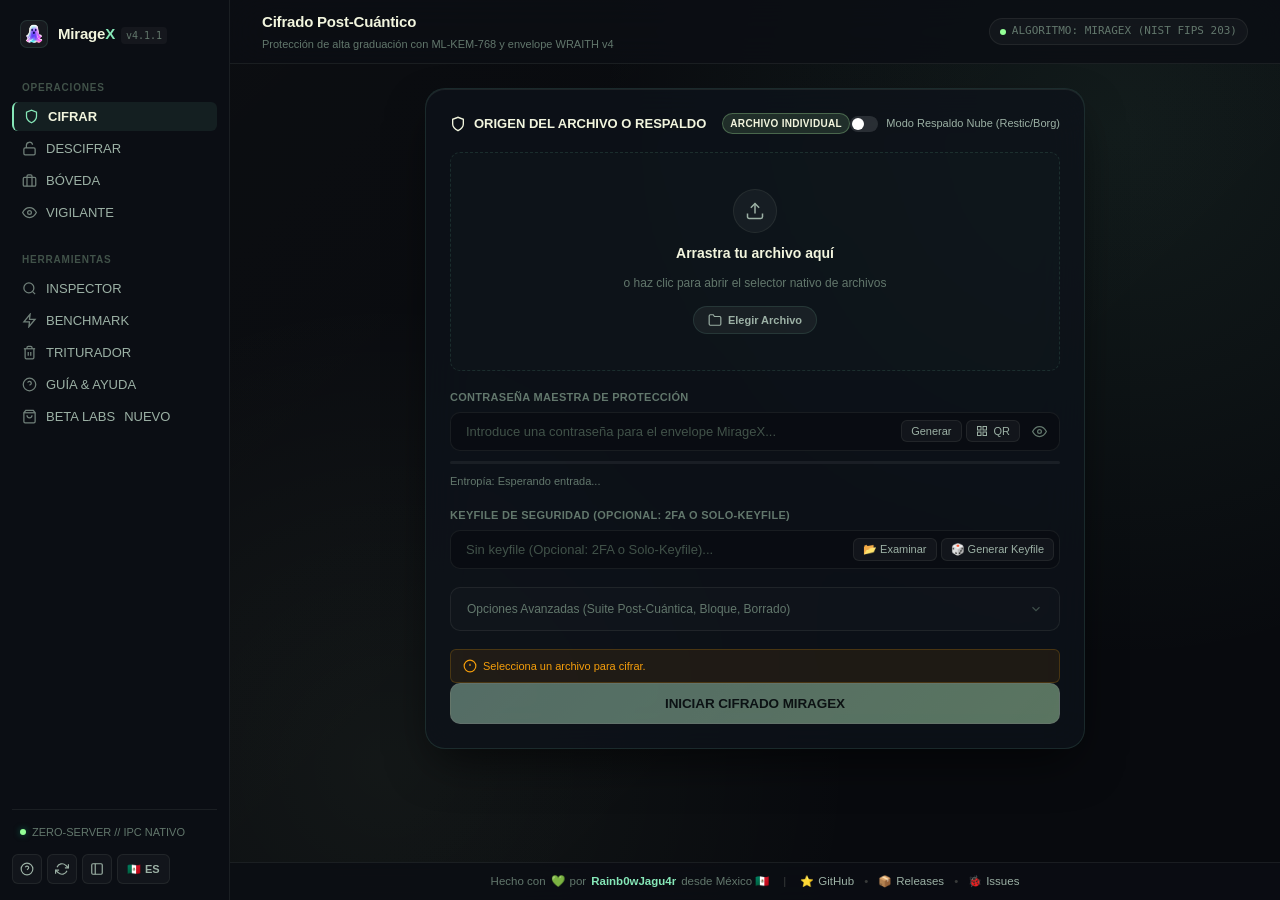
==== commit 833420dc: "style: apply botanical zen palette (aquamarine, tea green, beige) and center application footer" ====
--- a/ui/index.html
+++ b/ui/index.html
@@ -1346,25 +1346,26 @@
       </section>
     </main>
 
-    <!-- Persistent Application Footer -->
+    <!-- Centered Modern Application Footer -->
     <footer class="hud-footer">
-      <div class="footer-left">
-        <span class="footer-love">Made with love ❤️ by <a href="#" class="external-link link-author" data-url="https://github.com/Rainb0wJagu4r">Rainb0wJagu4r</a> from Mexico 🇲🇽</span>
+      <div class="footer-inner">
+        <span class="footer-love">Hecho con <span class="footer-heart">💚</span> por <a href="#" class="external-link link-author" data-url="https://github.com/Rainb0wJagu4r">Rainb0wJagu4r</a> desde México 🇲🇽</span>
+        <span class="footer-sep">|</span>
+        <div class="footer-links">
+          <a href="#" class="external-link footer-link" data-url="https://github.com/Rainb0wJagu4r/MirageX" title="Repositorio oficial en GitHub">
+            <span class="footer-icon">⭐</span> GitHub
+          </a>
+          <span class="footer-sep">•</span>
+          <a href="#" class="external-link footer-link" data-url="https://github.com/Rainb0wJagu4r/MirageX/releases" title="Releases oficiales y descargas">
+            <span class="footer-icon">📦</span> Releases
+          </a>
+          <span class="footer-sep">•</span>
+          <a href="#" class="external-link footer-link" data-url="https://github.com/Rainb0wJagu4r/MirageX/issues" title="Reportar un problema o sugerencia">
+            <span class="footer-icon">🐞</span> Issues
+          </a>
+        </div>
       </div>
-      <div class="footer-right">
-        <a href="#" class="external-link footer-link" data-url="https://github.com/Rainb0wJagu4r/MirageX" title="Repositorio oficial en GitHub">
-          <span class="footer-icon">⭐</span> GitHub Repo
-        </a>
-        <span class="footer-sep">•</span>
-        <a href="#" class="external-link footer-link" data-url="https://github.com/Rainb0wJagu4r/MirageX/releases" title="Releases y Descargas">
-          <span class="footer-icon">📦</span> Releases
-        </a>
-        <span class="footer-sep">•</span>
-        <a href="#" class="external-link footer-link" data-url="https://github.com/Rainb0wJagu4r/MirageX/issues" title="Reportar un problema o sugerencia">
-          <span class="footer-icon">🐞</span> Issues
-        </a>
-      </div>
-      </footer>
+    </footer>
     </div>
   </div>
 
--- a/ui/style.css
+++ b/ui/style.css
@@ -5,59 +5,79 @@
    ========================================================================== */
 
 :root {
-  /* Obsidian Palette */
-  --bg-app: #090a0f;
-  --bg-sidebar: #0d0f15;
-  --bg-topbar: rgba(13, 15, 21, 0.75);
-  --bg-card: #13151f;
-  --bg-card-hover: #181b28;
-  --bg-card-subtle: rgba(255, 255, 255, 0.02);
-  --bg-input: #0e1017;
-  --bg-input-focus: #11131c;
-  --bg-dropzone: rgba(255, 255, 255, 0.015);
-  --bg-dropzone-hover: rgba(255, 255, 255, 0.035);
-
-  /* Hairline Borders */
-  --border-subtle: rgba(255, 255, 255, 0.06);
-  --border-glass: rgba(255, 255, 255, 0.09);
-  --border-hover: rgba(255, 255, 255, 0.14);
-  --border-focus: #3b82f6;
+  /* ==========================================================================
+     BOTANICAL ZEN & OBSIDIAN PALETTE (Aquamarine & Tea Green System)
+     ~Aquamarine:  #86e7b8
+     ~Light Green:  #93ff96
+     ~Light Green:  #b2ffa8
+     ~Tea Green:    #d0ffb7
+     ~Beige:        #f2f5de
+     ========================================================================== */
+  --accent-aquamarine: #86e7b8;
+  --accent-aquamarine-hover: #6dd4a1;
+  --accent-light-green: #93ff96;
+  --accent-mint: #b2ffa8;
+  --accent-tea-green: #d0ffb7;
+  --accent-beige: #f2f5de;
+
+  /* Canvas & Obsidian Surfaces */
+  --bg-app: #080a0e;
+  --bg-sidebar: #0b0e14;
+  --bg-topbar: rgba(11, 14, 20, 0.82);
+  --bg-card: rgba(14, 19, 26, 0.78);
+  --bg-card-hover: rgba(18, 25, 35, 0.88);
+  --bg-card-subtle: rgba(242, 245, 222, 0.02);
+  --bg-input: #090c12;
+  --bg-input-focus: #0d121a;
+  --bg-dropzone: rgba(134, 231, 184, 0.015);
+  --bg-dropzone-hover: rgba(134, 231, 184, 0.045);
+
+  /* Hairline Borders with Subtle Green/Beige Tone */
+  --border-subtle: rgba(242, 245, 222, 0.07);
+  --border-glass: rgba(134, 231, 184, 0.12);
+  --border-hover: rgba(134, 231, 184, 0.28);
+  --border-focus: var(--accent-aquamarine);
 
   /* Typography */
   --font-sans: -apple-system, BlinkMacSystemFont, "Inter", "Segoe UI", Roboto, Helvetica, Arial, sans-serif;
   --font-mono: "JetBrains Mono", "SF Mono", Menlo, Consolas, Monaco, monospace;
 
-  --text-primary: #f3f4f6;
-  --text-secondary: #9ca3af;
-  --text-muted: #6b7280;
-  --text-dim: #4b5563;
-
-  /* Subtle Accents */
-  --accent-blue: #3b82f6;
-  --accent-cyan: #38bdf8;
-  --accent-rose: #f43f5e;
-  --accent-rose-hover: #e11d48;
-  --accent-violet: #8b5cf6;
-  --accent-green: #10b981;
+  --text-primary: var(--accent-beige); /* #f2f5de: Warm, soft, high clarity */
+  --text-secondary: #9cb1a5;          /* Soft sage/slate text */
+  --text-muted: #62776c;              /* Muted text with gentle green tint */
+  --text-dim: #415249;
+
+  /* Accents */
+  --accent-primary: var(--accent-aquamarine);
+  --accent-secondary: var(--accent-light-green);
+  --accent-mint: var(--accent-mint);
+  --accent-tea: var(--accent-tea-green);
+  --accent-rose: var(--accent-aquamarine);
+  --accent-rose-hover: var(--accent-aquamarine-hover);
+  --accent-cyan: var(--accent-aquamarine);
+  --accent-blue: var(--accent-aquamarine);
+  --accent-violet: var(--accent-mint);
+  --accent-green: var(--accent-light-green);
   --accent-amber: #f59e0b;
   --accent-red: #ef4444;
 
   /* Backward compatibility aliases */
-  --cyan: var(--accent-cyan);
-  --green: var(--accent-green);
-  --purple: var(--accent-blue);
-  --pink: var(--accent-rose);
-  --velvet-pink: var(--accent-rose);
+  --cyan: var(--accent-aquamarine);
+  --green: var(--accent-light-green);
+  --purple: var(--accent-mint);
+  --pink: var(--accent-aquamarine);
+  --velvet-pink: var(--accent-aquamarine);
   --border-color: var(--border-subtle);
 
   /* Radii & Shadows */
   --radius-sm: 6px;
   --radius-md: 10px;
-  --radius-lg: 14px;
+  --radius-lg: 16px;
   --radius-pill: 9999px;
   --shadow-subtle: 0 4px 20px rgba(0, 0, 0, 0.4);
   --shadow-elevated: 0 12px 36px rgba(0, 0, 0, 0.6);
-  --shadow-btn-rose: 0 4px 16px rgba(244, 63, 94, 0.25);
+  --shadow-btn-primary: 0 4px 18px rgba(134, 231, 184, 0.28);
+  --shadow-btn-rose: var(--shadow-btn-primary);
 }
 
 /* Base Reset */
@@ -220,24 +240,29 @@
 }
 
 .nav-tab.active {
-  background: rgba(255, 255, 255, 0.08);
-  color: #ffffff;
+  background: rgba(134, 231, 184, 0.08);
+  color: var(--accent-beige);
   font-weight: 600;
+  border-left: 2.5px solid var(--accent-aquamarine);
 }
 
 .nav-tab.active svg {
   opacity: 1;
-  color: var(--accent-rose);
+  color: var(--accent-aquamarine);
 }
 
 .badge-live {
   display: inline-block;
   font-size: 9px;
   font-weight: 700;
-  padding: 1px 5px;
+  padding: 1px 6px;
   border-radius: 4px;
-  background: var(--accent-green);
-  color: #000;
+  background: rgba(147, 255, 150, 0.15);
+  color: var(--accent-light-green);
+  border: 1px solid rgba(147, 255, 150, 0.3);
+  margin-left: auto;
+  letter-spacing: 0.5px;
+}
   margin-left: auto;
   letter-spacing: 0.5px;
 }
@@ -334,9 +359,9 @@
   overflow: hidden;
   background-color: var(--bg-app);
   background-image: 
-    radial-gradient(circle at 85% 15%, rgba(56, 189, 248, 0.08) 0%, transparent 45%),
-    radial-gradient(circle at 15% 85%, rgba(244, 63, 94, 0.05) 0%, transparent 40%),
-    linear-gradient(135deg, rgba(255, 255, 255, 0.015) 0%, transparent 70%);
+    radial-gradient(circle at 85% 15%, rgba(134, 231, 184, 0.08) 0%, transparent 45%),
+    radial-gradient(circle at 15% 85%, rgba(208, 255, 183, 0.05) 0%, transparent 40%),
+    linear-gradient(135deg, rgba(242, 245, 222, 0.015) 0%, transparent 70%);
   position: relative;
 }
 
@@ -456,22 +481,22 @@
 }
 
 .zen-card {
-  background: rgba(18, 24, 38, 0.72);
+  background: var(--bg-card);
   backdrop-filter: blur(24px);
   -webkit-backdrop-filter: blur(24px);
-  border: 1px solid rgba(255, 255, 255, 0.08);
+  border: 1px solid rgba(134, 231, 184, 0.12);
   border-radius: 20px;
   padding: 24px;
   display: flex;
   flex-direction: column;
   gap: 18px;
-  box-shadow: 0 20px 48px -12px rgba(0, 0, 0, 0.6), inset 0 1px 0 rgba(255, 255, 255, 0.08);
+  box-shadow: 0 20px 48px -12px rgba(0, 0, 0, 0.65), inset 0 1px 0 rgba(242, 245, 222, 0.08);
   transition: all 0.25s ease;
 }
 
 .zen-card:hover {
-  border-color: rgba(255, 255, 255, 0.14);
-  box-shadow: 0 24px 56px -12px rgba(0, 0, 0, 0.7), inset 0 1px 0 rgba(255, 255, 255, 0.12);
+  border-color: rgba(134, 231, 184, 0.28);
+  box-shadow: 0 24px 56px -12px rgba(0, 0, 0, 0.75), inset 0 1px 0 rgba(242, 245, 222, 0.12);
 }
 
 .zen-card-header {
@@ -571,8 +596,8 @@
 
 /* Selected File Card (Minimalist Pill / Card) */
 .selected-file-info {
-  background: #0f111a;
-  border: 1px solid rgba(244, 63, 94, 0.25);
+  background: #090e13;
+  border: 1px solid rgba(134, 231, 184, 0.28);
   border-radius: var(--radius-md);
   padding: 14px 16px;
   display: flex;
@@ -598,12 +623,12 @@
   width: 34px;
   height: 34px;
   border-radius: var(--radius-sm);
-  background: rgba(244, 63, 94, 0.1);
-  border: 1px solid rgba(244, 63, 94, 0.25);
+  background: rgba(134, 231, 184, 0.12);
+  border: 1px solid rgba(134, 231, 184, 0.3);
   display: flex;
   align-items: center;
   justify-content: center;
-  color: var(--accent-rose);
+  color: var(--accent-aquamarine);
   flex-shrink: 0;
 }
 
@@ -733,22 +758,24 @@
   justify-content: center;
   gap: 8px;
   padding: 12px 24px;
-  background: linear-gradient(135deg, var(--accent-rose) 0%, var(--accent-rose-hover) 100%);
-  border: 1px solid rgba(255, 255, 255, 0.2);
+  background: linear-gradient(135deg, var(--accent-aquamarine) 0%, var(--accent-light-green) 100%);
+  border: 1px solid rgba(242, 245, 222, 0.4);
   border-radius: var(--radius-md);
-  color: #ffffff;
+  color: #07170f;
   font-family: var(--font-sans);
-  font-size: 13px;
-  font-weight: 600;
+  font-size: 13.5px;
+  font-weight: 700;
+  letter-spacing: -0.1px;
   cursor: pointer;
-  box-shadow: var(--shadow-btn-rose);
+  box-shadow: 0 4px 18px rgba(134, 231, 184, 0.28);
   transition: all 0.15s ease;
   width: 100%;
 }
 
 .btn-primary:hover:not(:disabled) {
   transform: translateY(-1px);
-  filter: brightness(1.08);
+  filter: brightness(1.06);
+  box-shadow: 0 6px 24px rgba(134, 231, 184, 0.38);
 }
 
 .btn-primary:active:not(:disabled) {
@@ -1215,21 +1242,28 @@
 }
 
 .badge.purple {
-  background: rgba(59, 130, 246, 0.12);
-  color: #93c5fd;
-  border: 1px solid rgba(59, 130, 246, 0.25);
+  background: rgba(178, 255, 168, 0.12);
+  color: var(--accent-mint);
+  border: 1px solid rgba(178, 255, 168, 0.28);
 }
 
 .badge.pink {
-  background: rgba(244, 63, 94, 0.12);
-  color: #fda4af;
-  border: 1px solid rgba(244, 63, 94, 0.25);
+  background: rgba(134, 231, 184, 0.14);
+  color: var(--accent-aquamarine);
+  border: 1px solid rgba(134, 231, 184, 0.3);
 }
 
 .badge.green {
-  background: rgba(16, 185, 129, 0.12);
-  color: #6ee7b7;
-  border: 1px solid rgba(16, 185, 129, 0.25);
+  background: rgba(147, 255, 150, 0.14);
+  color: var(--accent-light-green);
+  border: 1px solid rgba(147, 255, 150, 0.28);
+}
+
+.badge.tea,
+.badge.beige {
+  background: rgba(208, 255, 183, 0.12);
+  color: var(--accent-tea-green);
+  border: 1px solid rgba(208, 255, 183, 0.25);
 }
 
 .badge.navy {
@@ -1253,16 +1287,16 @@
 }
 
 .panel-card {
-  background: rgba(18, 24, 38, 0.72);
+  background: var(--bg-card);
   backdrop-filter: blur(24px);
   -webkit-backdrop-filter: blur(24px);
-  border: 1px solid rgba(255, 255, 255, 0.08);
+  border: 1px solid rgba(134, 231, 184, 0.12);
   border-radius: 16px;
   padding: 22px;
   display: flex;
   flex-direction: column;
   gap: 14px;
-  box-shadow: 0 16px 40px -10px rgba(0, 0, 0, 0.5), inset 0 1px 0 rgba(255, 255, 255, 0.06);
+  box-shadow: 0 16px 40px -10px rgba(0, 0, 0, 0.5), inset 0 1px 0 rgba(242, 245, 222, 0.06);
 }
 
 .panel-card.full-width {
@@ -1794,3 +1828,85 @@
     grid-template-columns: 1fr;
   }
 }
+
+/* ==========================================================================
+   Centered Modern Application Footer
+   ========================================================================== */
+.hud-footer,
+.app-footer {
+  height: 38px;
+  min-height: 38px;
+  background: var(--bg-topbar);
+  backdrop-filter: blur(20px);
+  -webkit-backdrop-filter: blur(20px);
+  border-top: 1px solid var(--border-subtle);
+  display: flex;
+  align-items: center;
+  justify-content: center;
+  padding: 0 24px;
+  flex-shrink: 0;
+  box-sizing: border-box;
+  z-index: 10;
+}
+
+.footer-inner {
+  display: flex;
+  align-items: center;
+  justify-content: center;
+  gap: 14px;
+  font-size: 11.5px;
+  color: var(--text-muted);
+}
+
+.footer-love {
+  display: inline-flex;
+  align-items: center;
+  gap: 5px;
+  color: var(--text-muted);
+}
+
+.footer-heart {
+  color: var(--accent-aquamarine);
+  display: inline-block;
+}
+
+.link-author {
+  color: var(--accent-aquamarine);
+  text-decoration: none;
+  font-weight: 600;
+  transition: color 0.15s ease;
+}
+
+.link-author:hover {
+  color: var(--accent-light-green);
+  text-decoration: underline;
+}
+
+.footer-sep {
+  color: rgba(242, 245, 222, 0.2);
+  user-select: none;
+}
+
+.footer-links {
+  display: flex;
+  align-items: center;
+  gap: 10px;
+}
+
+.footer-link {
+  display: inline-flex;
+  align-items: center;
+  gap: 4px;
+  color: var(--text-secondary);
+  text-decoration: none;
+  font-size: 11.5px;
+  transition: color 0.15s ease;
+}
+
+.footer-link:hover {
+  color: var(--accent-aquamarine);
+}
+
+.footer-icon {
+  font-size: 11px;
+}
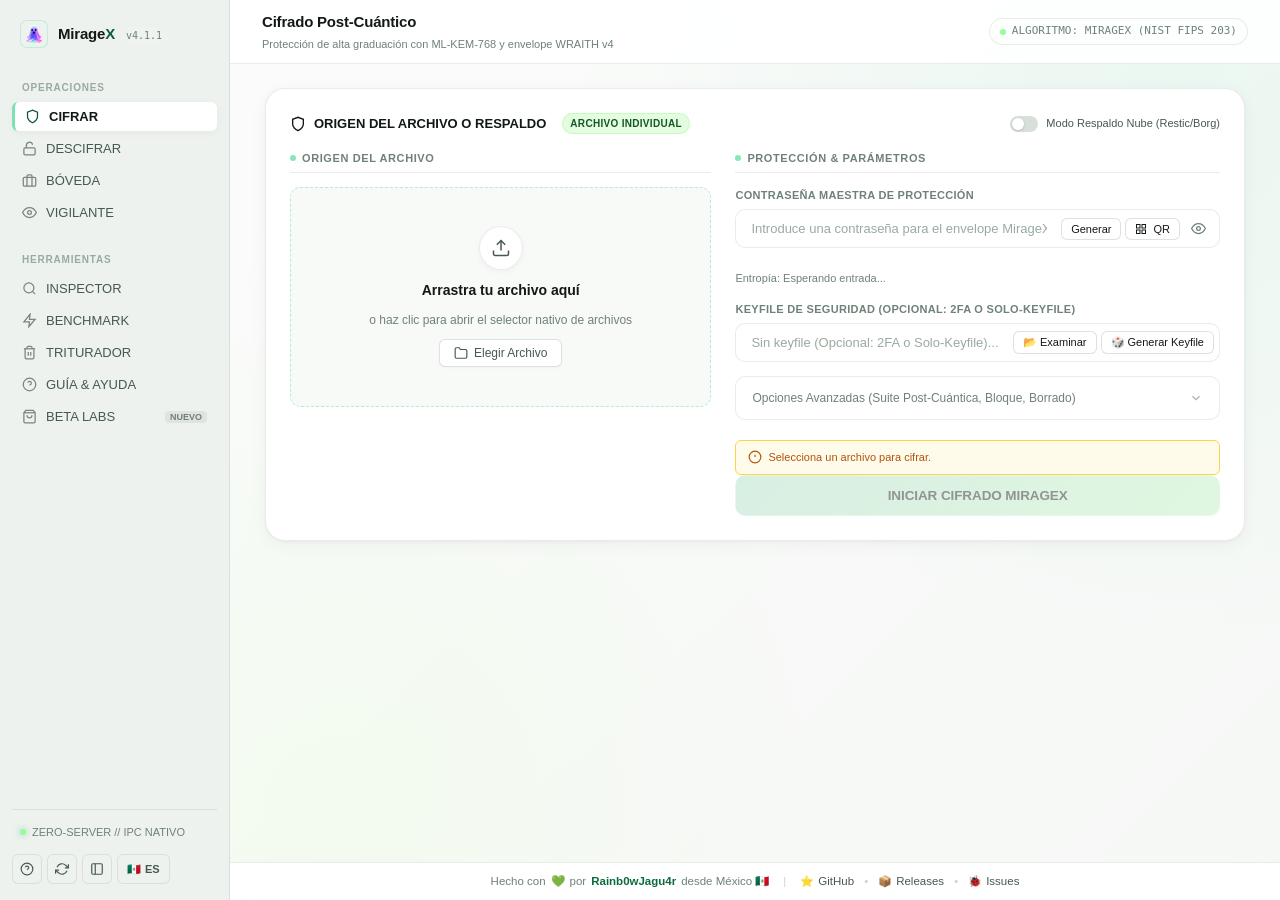
==== commit 9ff543d4: "feat(ui): redesign with light botanical zen theme & wide horizontal encrypt layout" ====
--- a/ui/index.html
+++ b/ui/index.html
@@ -110,9 +110,9 @@
 
       <!-- Scrollable Main Workspace -->
       <main class="hud-workspace">
-        <!-- 1. ENCRYPT PANEL (ZEN MINIMALIST CARD) -->
+        <!-- 1. ENCRYPT PANEL (ZEN MINIMALIST CARD - WIDE 2-COLUMN SPLIT) -->
         <section id="tab-encrypt" class="tab-content active">
-          <div class="zen-container">
+          <div class="zen-container zen-wide">
             <div class="zen-card">
 
               <!-- Card Header: Title & Cloud Backup Toggle -->
@@ -129,221 +129,240 @@
                 </label>
               </div>
 
-              <!-- Standard Single File Section -->
-              <div id="encrypt-single-file-section">
-                <div class="dropzone" id="encrypt-dropzone">
-                  <div class="dropzone-icon">
-                    <svg viewBox="0 0 24 24" fill="none" stroke="currentColor" stroke-width="1.8"><path d="M21 15v4a2 2 0 0 1-2 2H5a2 2 0 0 1-2-2v-4"/><polyline points="17 8 12 3 7 8"/><line x1="12" y1="3" x2="12" y2="15"/></svg>
-                  </div>
-                  <div class="dropzone-title" id="encrypt-file-title" data-i18n="drop_enc_title">Arrastra y suelta tu archivo aquí</div>
-                  <div class="dropzone-sub" id="encrypt-file-sub" data-i18n="drop_enc_sub">o haz clic para explorar en el disco</div>
-                  <button type="button" class="dropzone-browse-btn" tabindex="-1">
-                    <svg width="14" height="14" viewBox="0 0 24 24" fill="none" stroke="currentColor" stroke-width="2"><path d="M22 19a2 2 0 0 1-2 2H4a2 2 0 0 1-2-2V5a2 2 0 0 1 2-2h5l2 3h9a2 2 0 0 1 2 2z"/></svg>
-                    <span data-i18n="btn_browse_file">Elegir Archivo</span>
-                  </button>
-                </div>
-
-                <div class="selected-file-info" id="encrypt-file-meta" style="display:none;">
-                  <div class="selected-file-main-row">
-                    <div class="file-identity">
-                      <div class="file-type-badge">
-                        <svg width="18" height="18" viewBox="0 0 24 24" fill="none" stroke="currentColor" stroke-width="2"><path d="M14 2H6a2 2 0 0 0-2 2v16a2 2 0 0 0 2 2h12a2 2 0 0 0 2-2V8z"/><polyline points="14 2 14 8 20 8"/></svg>
+              <!-- 2-Column Split Grid Body -->
+              <div class="zen-split-grid">
+                <!-- Left Column: File Dropzone & Origin Meta -->
+                <div class="zen-col-left">
+                  <div class="col-section-tag">
+                    <span class="col-tag-dot"></span>
+                    <span>ORIGEN DEL ARCHIVO</span>
+                  </div>
+
+                  <!-- Standard Single File Section -->
+                  <div id="encrypt-single-file-section">
+                    <div class="dropzone dropzone-wide" id="encrypt-dropzone">
+                      <div class="dropzone-icon">
+                        <svg viewBox="0 0 24 24" fill="none" stroke="currentColor" stroke-width="1.8"><path d="M21 15v4a2 2 0 0 1-2 2H5a2 2 0 0 1-2-2v-4"/><polyline points="17 8 12 3 7 8"/><line x1="12" y1="3" x2="12" y2="15"/></svg>
                       </div>
-                      <div class="file-name-meta">
-                        <span class="file-name" id="meta-encrypt-name">-</span>
-                        <span class="file-size" id="meta-encrypt-size">-</span>
+                      <div class="dropzone-title" id="encrypt-file-title" data-i18n="drop_enc_title">Arrastra y suelta tu archivo aquí</div>
+                      <div class="dropzone-sub" id="encrypt-file-sub" data-i18n="drop_enc_sub">o haz clic para explorar en el disco</div>
+                      <button type="button" class="dropzone-browse-btn" tabindex="-1">
+                        <svg width="14" height="14" viewBox="0 0 24 24" fill="none" stroke="currentColor" stroke-width="2"><path d="M22 19a2 2 0 0 1-2 2H4a2 2 0 0 1-2-2V5a2 2 0 0 1 2-2h5l2 3h9a2 2 0 0 1 2 2z"/></svg>
+                        <span data-i18n="btn_browse_file">Elegir Archivo</span>
+                      </button>
+                    </div>
+
+                    <div class="selected-file-info" id="encrypt-file-meta" style="display:none;">
+                      <div class="selected-file-main-row">
+                        <div class="file-identity">
+                          <div class="file-type-badge">
+                            <svg width="18" height="18" viewBox="0 0 24 24" fill="none" stroke="currentColor" stroke-width="2"><path d="M14 2H6a2 2 0 0 0-2 2v16a2 2 0 0 0 2 2h12a2 2 0 0 0 2-2V8z"/><polyline points="14 2 14 8 20 8"/></svg>
+                          </div>
+                          <div class="file-name-meta">
+                            <span class="file-name" id="meta-encrypt-name">-</span>
+                            <span class="file-size" id="meta-encrypt-size">-</span>
+                          </div>
+                        </div>
+                        <div class="file-card-actions">
+                          <button type="button" class="btn-secondary btn-sm" id="btn-change-encrypt-file" title="Seleccionar otro archivo">
+                            <svg width="12" height="12" viewBox="0 0 24 24" fill="none" stroke="currentColor" stroke-width="2"><path d="M21 15v4a2 2 0 0 1-2 2H5a2 2 0 0 1-2-2v-4"/><polyline points="17 8 12 3 7 8"/><line x1="12" y1="3" x2="12" y2="15"/></svg>
+                            <span data-i18n="btn_change_file">Cambiar</span>
+                          </button>
+                          <button type="button" class="btn-secondary btn-sm" id="btn-clear-encrypt-file" title="Quitar archivo seleccionado">
+                            <svg width="12" height="12" viewBox="0 0 24 24" fill="none" stroke="currentColor" stroke-width="2"><line x1="18" y1="6" x2="6" y2="18"/><line x1="6" y1="6" x2="18" y2="18"/></svg>
+                            <span data-i18n="btn_remove_file">Quitar</span>
+                          </button>
+                        </div>
+                      </div>
+                      <div class="meta-row">
+                        <span class="meta-key">Ruta:</span>
+                        <span class="meta-val" id="meta-encrypt-path">-</span>
+                      </div>
+                      <div class="meta-row">
+                        <span class="meta-key">Salida:</span>
+                        <span class="meta-val" id="meta-encrypt-out-preview" style="color: #0c6a3b; font-weight: 600; font-family: var(--font-mono); font-size: 11px;">[sha256].wraith (Name Fuzzing Activo)</span>
                       </div>
                     </div>
-                    <div class="file-card-actions">
-                      <button type="button" class="btn-secondary btn-sm" id="btn-change-encrypt-file" title="Seleccionar otro archivo">
-                        <svg width="12" height="12" viewBox="0 0 24 24" fill="none" stroke="currentColor" stroke-width="2"><path d="M21 15v4a2 2 0 0 1-2 2H5a2 2 0 0 1-2-2v-4"/><polyline points="17 8 12 3 7 8"/><line x1="12" y1="3" x2="12" y2="15"/></svg>
-                        <span data-i18n="btn_change_file">Cambiar</span>
+                  </div>
+
+                  <!-- Backup Cloud Directory Mode Section -->
+                  <div id="encrypt-backup-mode-section" style="display: none;">
+                    <div class="backup-folder-pickers">
+                      <div class="input-group">
+                        <label for="backup-main-src-input">Carpeta a Respaldar (Origen):</label>
+                        <div class="input-with-button">
+                          <input type="text" id="backup-main-src-input" placeholder="Selecciona la carpeta con tus archivos..." readonly>
+                          <button type="button" class="btn-secondary" id="btn-browse-backup-main-src" data-i18n="btn_browse">Explorar</button>
+                        </div>
+                      </div>
+
+                      <div class="input-group" style="margin-top: 12px;">
+                        <label for="backup-main-dst-input">Directorio de Respaldo Cifrado (Destino):</label>
+                        <div class="input-with-button">
+                          <input type="text" id="backup-main-dst-input" placeholder="Carpeta de destino para los .wraith y el manifiesto..." readonly>
+                          <button type="button" class="btn-secondary" id="btn-browse-backup-main-dst" data-i18n="btn_browse">Explorar</button>
+                        </div>
+                      </div>
+                    </div>
+
+                    <div class="beta-feature-pill-banner" style="margin-top: 14px;">
+                      <span class="pill-dot green"></span>
+                      <span><strong>Blinded Hashes:</strong> Hashes opacos deterministas (<code>[sha256].wraith</code>) preservando deduplicación incremental en la nube.</span>
+                    </div>
+                  </div>
+                </div>
+
+                <!-- Right Column: Protection & Action Controls -->
+                <div class="zen-col-right">
+                  <div class="col-section-tag">
+                    <span class="col-tag-dot"></span>
+                    <span>PROTECCIÓN & PARÁMETROS</span>
+                  </div>
+
+                  <!-- Password Protection Form Group -->
+                  <div class="form-group">
+                    <label for="encrypt-password" data-i18n="lbl_enc_pass">Contraseña Maestra</label>
+                    <div class="input-with-action">
+                      <input type="password" id="encrypt-password" placeholder="Introduce una contraseña segura..." data-i18n-placeholder="ph_enc_pass" autocomplete="off">
+                      <button type="button" class="btn-secondary btn-sm" id="btn-gen-pass" data-i18n="btn_gen">
+                        <svg width="12" height="12" viewBox="0 0 24 24" fill="none" stroke="currentColor" stroke-width="2"><rect x="2" y="2" width="20" height="20" rx="5"/><circle cx="8" cy="8" r="1.5"/><circle cx="16" cy="16" r="1.5"/><circle cx="12" cy="12" r="1.5"/></svg>
+                        <span>Generar</span>
                       </button>
-                      <button type="button" class="btn-secondary btn-sm" id="btn-clear-encrypt-file" title="Quitar archivo seleccionado">
-                        <svg width="12" height="12" viewBox="0 0 24 24" fill="none" stroke="currentColor" stroke-width="2"><line x1="18" y1="6" x2="6" y2="18"/><line x1="6" y1="6" x2="18" y2="18"/></svg>
-                        <span data-i18n="btn_remove_file">Quitar</span>
+                      <button type="button" class="btn-secondary btn-sm" id="btn-share-qr-encrypt" title="Compartir contraseña mediante Código QR">
+                        <svg width="12" height="12" viewBox="0 0 24 24" fill="none" stroke="currentColor" stroke-width="2"><rect x="3" y="3" width="7" height="7"/><rect x="14" y="3" width="7" height="7"/><rect x="14" y="14" width="7" height="7"/><rect x="3" y="14" width="7" height="7"/></svg>
+                        <span>QR</span>
+                      </button>
+                      <button type="button" class="btn-icon" id="btn-toggle-encrypt-pass" title="Mostrar/Ocultar contraseña">
+                        <svg width="15" height="15" viewBox="0 0 24 24" fill="none" stroke="currentColor" stroke-width="2"><path d="M1 12s4-8 11-8 11 8 11 8-4 8-11 8-11-8-11-8z"/><circle cx="12" cy="12" r="3"/></svg>
                       </button>
                     </div>
-                  </div>
-                  <div class="meta-row">
-                    <span class="meta-key">Ruta:</span>
-                    <span class="meta-val" id="meta-encrypt-path">-</span>
-                  </div>
-                  <div class="meta-row">
-                    <span class="meta-key">Salida:</span>
-                    <span class="meta-val" id="meta-encrypt-out-preview" style="color: var(--accent-cyan); font-family: var(--font-mono); font-size: 11px;">[sha256].wraith (Name Fuzzing Activo)</span>
-                  </div>
-                </div>
-              </div>
-
-              <!-- Backup Cloud Directory Mode Section -->
-              <div id="encrypt-backup-mode-section" style="display: none;">
-                <div class="backup-folder-pickers">
-                  <div class="input-group">
-                    <label for="backup-main-src-input">Carpeta a Respaldar (Origen):</label>
-                    <div class="input-with-button">
-                      <input type="text" id="backup-main-src-input" placeholder="Selecciona la carpeta con tus archivos..." readonly>
-                      <button type="button" class="btn-secondary" id="btn-browse-backup-main-src" data-i18n="btn_browse">Explorar</button>
+                    <div class="password-meter">
+                      <div class="meter-bar" id="pass-meter-bar"></div>
                     </div>
-                  </div>
-
-                  <div class="input-group" style="margin-top: 12px;">
-                    <label for="backup-main-dst-input">Directorio de Respaldo Cifrado (Destino):</label>
-                    <div class="input-with-button">
-                      <input type="text" id="backup-main-dst-input" placeholder="Carpeta de destino para los .wraith y el manifiesto..." readonly>
-                      <button type="button" class="btn-secondary" id="btn-browse-backup-main-dst" data-i18n="btn_browse">Explorar</button>
+                    <div class="meter-label" id="pass-meter-text">Entropía: Esperando entrada...</div>
+                  </div>
+
+                  <!-- Keyfile Row (Optional) -->
+                  <div class="form-group keyfile-form-group">
+                    <label data-i18n="lbl_enc_kf">Keyfile de Seguridad (Opcional: 2FA)</label>
+                    <div class="input-with-action">
+                      <input type="text" id="encrypt-keyfile-display" placeholder="Sin keyfile (Opcional)..." data-i18n-placeholder="ph_kf" readonly>
+                      <button type="button" class="btn-secondary btn-sm" id="btn-select-keyfile-encrypt" data-i18n="btn_browse_kf">
+                        <svg width="12" height="12" viewBox="0 0 24 24" fill="none" stroke="currentColor" stroke-width="2"><path d="M22 19a2 2 0 0 1-2 2H4a2 2 0 0 1-2-2V5a2 2 0 0 1 2-2h5l2 3h9a2 2 0 0 1 2 2z"/></svg>
+                        <span>Examinar</span>
+                      </button>
+                      <button type="button" class="btn-secondary btn-sm" id="btn-open-gen-keyfile" data-i18n="btn_gen_kf">
+                        <svg width="12" height="12" viewBox="0 0 24 24" fill="none" stroke="currentColor" stroke-width="2"><path d="M21 2l-2 2m-6 6l7-7m-7 7l-2-2m-4 4l-4 4a5 5 0 0 1-7-7l4-4a5 5 0 0 1 7 7z"/></svg>
+                        <span>Generar</span>
+                      </button>
+                      <button type="button" class="btn-icon" id="btn-clear-keyfile-encrypt" title="Quitar keyfile" data-i18n-title="btn_remove_kf" style="display:none;">
+                        <svg width="13" height="13" viewBox="0 0 24 24" fill="none" stroke="currentColor" stroke-width="2"><line x1="18" y1="6" x2="6" y2="18"/><line x1="6" y1="6" x2="18" y2="18"/></svg>
+                      </button>
                     </div>
                   </div>
-                </div>
-
-                <div class="beta-feature-pill-banner" style="margin-top: 14px;">
-                  <span class="pill-dot pink"></span>
-                  <span><strong>Blinded Hashes:</strong> Cada archivo recibe un hash opaco determinista (<code>[sha256].wraith</code>) preservando deduplicación incremental en Restic, Borg y rsync sin revelar nombres ni rutas.</span>
-                </div>
-              </div>
-
-              <!-- Password Protection Form Group -->
-              <div class="form-group">
-                <label for="encrypt-password" data-i18n="lbl_enc_pass">Contraseña Maestra</label>
-                <div class="input-with-action">
-                  <input type="password" id="encrypt-password" placeholder="Introduce una contraseña segura..." data-i18n-placeholder="ph_enc_pass" autocomplete="off">
-                  <button type="button" class="btn-secondary btn-sm" id="btn-gen-pass" data-i18n="btn_gen">
-                    <svg width="12" height="12" viewBox="0 0 24 24" fill="none" stroke="currentColor" stroke-width="2"><rect x="2" y="2" width="20" height="20" rx="5"/><circle cx="8" cy="8" r="1.5"/><circle cx="16" cy="16" r="1.5"/><circle cx="12" cy="12" r="1.5"/></svg>
-                    <span>Generar</span>
-                  </button>
-                  <button type="button" class="btn-secondary btn-sm" id="btn-share-qr-encrypt" title="Compartir contraseña mediante Código QR">
-                    <svg width="12" height="12" viewBox="0 0 24 24" fill="none" stroke="currentColor" stroke-width="2"><rect x="3" y="3" width="7" height="7"/><rect x="14" y="3" width="7" height="7"/><rect x="14" y="14" width="7" height="7"/><rect x="3" y="14" width="7" height="7"/></svg>
-                    <span>QR</span>
-                  </button>
-                  <button type="button" class="btn-icon" id="btn-toggle-encrypt-pass" title="Mostrar/Ocultar contraseña">
-                    <svg width="15" height="15" viewBox="0 0 24 24" fill="none" stroke="currentColor" stroke-width="2"><path d="M1 12s4-8 11-8 11 8 11 8-4 8-11 8-11-8-11-8z"/><circle cx="12" cy="12" r="3"/></svg>
-                  </button>
-                </div>
-                <div class="password-meter">
-                  <div class="meter-bar" id="pass-meter-bar"></div>
-                </div>
-                <div class="meter-label" id="pass-meter-text">Entropía: Esperando entrada...</div>
-              </div>
-
-              <!-- Keyfile Row (Optional) -->
-              <div class="form-group keyfile-form-group">
-                <label data-i18n="lbl_enc_kf">Keyfile de Seguridad (Opcional: 2FA)</label>
-                <div class="input-with-action">
-                  <input type="text" id="encrypt-keyfile-display" placeholder="Sin keyfile (Opcional)..." data-i18n-placeholder="ph_kf" readonly>
-                  <button type="button" class="btn-secondary btn-sm" id="btn-select-keyfile-encrypt" data-i18n="btn_browse_kf">
-                    <svg width="12" height="12" viewBox="0 0 24 24" fill="none" stroke="currentColor" stroke-width="2"><path d="M22 19a2 2 0 0 1-2 2H4a2 2 0 0 1-2-2V5a2 2 0 0 1 2-2h5l2 3h9a2 2 0 0 1 2 2z"/></svg>
-                    <span>Examinar</span>
-                  </button>
-                  <button type="button" class="btn-secondary btn-sm" id="btn-open-gen-keyfile" data-i18n="btn_gen_kf">
-                    <svg width="12" height="12" viewBox="0 0 24 24" fill="none" stroke="currentColor" stroke-width="2"><path d="M21 2l-2 2m-6 6l7-7m-7 7l-2-2m-4 4l-4 4a5 5 0 0 1-7-7l4-4a5 5 0 0 1 7 7z"/></svg>
-                    <span>Generar</span>
-                  </button>
-                  <button type="button" class="btn-icon" id="btn-clear-keyfile-encrypt" title="Quitar keyfile" data-i18n-title="btn_remove_kf" style="display:none;">
-                    <svg width="13" height="13" viewBox="0 0 24 24" fill="none" stroke="currentColor" stroke-width="2"><line x1="18" y1="6" x2="6" y2="18"/><line x1="6" y1="6" x2="18" y2="18"/></svg>
-                  </button>
-                </div>
-              </div>
-
-              <!-- Collapsible Advanced Drawer -->
-              <details class="advanced-disclosure">
-                <summary>
-                  <span>Opciones Avanzadas (Suite Post-Cuántica, Bloque, Borrado)</span>
-                  <svg width="14" height="14" viewBox="0 0 24 24" fill="none" stroke="currentColor" stroke-width="2"><polyline points="6 9 12 15 18 9"/></svg>
-                </summary>
-                <div class="advanced-content">
-                  <div class="form-group">
-                    <label data-i18n="lbl_security_mode">Suite Criptográfica</label>
-                    <div class="radio-group">
-                      <label class="radio-card active">
-                        <input type="radio" name="pqc-suite" value="1" checked>
-                        <div class="radio-indicator"></div>
-                        <div class="radio-info">
-                          <div class="radio-title-row">
-                            <span class="radio-title">MirageX Standard</span>
-                            <span class="badge purple">NIST 3</span>
-                          </div>
-                          <span class="radio-desc" data-i18n="suite_standard_desc">ML-KEM-768 + AES-256-GCM. Rendimiento óptimo balanceado.</span>
+
+                  <!-- Collapsible Advanced Drawer -->
+                  <details class="advanced-disclosure">
+                    <summary>
+                      <span>Opciones Avanzadas (Suite Post-Cuántica, Bloque, Borrado)</span>
+                      <svg width="14" height="14" viewBox="0 0 24 24" fill="none" stroke="currentColor" stroke-width="2"><polyline points="6 9 12 15 18 9"/></svg>
+                    </summary>
+                    <div class="advanced-content">
+                      <div class="form-group">
+                        <label data-i18n="lbl_security_mode">Suite Criptográfica</label>
+                        <div class="radio-group">
+                          <label class="radio-card active">
+                            <input type="radio" name="pqc-suite" value="1" checked>
+                            <div class="radio-indicator"></div>
+                            <div class="radio-info">
+                              <div class="radio-title-row">
+                                <span class="radio-title">MirageX Standard</span>
+                                <span class="badge purple">NIST 3</span>
+                              </div>
+                              <span class="radio-desc" data-i18n="suite_standard_desc">ML-KEM-768 + AES-256-GCM. Rendimiento óptimo balanceado.</span>
+                            </div>
+                          </label>
+
+                          <label class="radio-card">
+                            <input type="radio" name="pqc-suite" value="2">
+                            <div class="radio-indicator"></div>
+                            <div class="radio-info">
+                              <div class="radio-title-row">
+                                <span class="radio-title">MirageX Ultra</span>
+                                <span class="badge pink">NIST 5</span>
+                              </div>
+                              <span class="radio-desc" data-i18n="suite_ultra_desc">ML-KEM-1024 + AES-256-GCM. Máxima resistencia cuántica teórica.</span>
+                            </div>
+                          </label>
                         </div>
-                      </label>
-
-                      <label class="radio-card">
-                        <input type="radio" name="pqc-suite" value="2">
-                        <div class="radio-indicator"></div>
-                        <div class="radio-info">
-                          <div class="radio-title-row">
-                            <span class="radio-title">MirageX Ultra</span>
-                            <span class="badge pink">NIST 5</span>
-                          </div>
-                          <span class="radio-desc" data-i18n="suite_ultra_desc">ML-KEM-1024 + AES-256-GCM. Máxima resistencia cuántica teórica.</span>
-                        </div>
-                      </label>
-                    </div>
-                  </div>
-
-                  <div class="form-group">
-                    <label for="chunk-size-select" data-i18n="lbl_chunk_size">Tamaño de Bloque (Chunking)</label>
-                    <select id="chunk-size-select" class="hud-select">
-                      <option value="4">4 MiB (Archivos pequeños)</option>
-                      <option value="16" selected>16 MiB (Estándar WRAITH v4)</option>
-                      <option value="64">64 MiB (Archivos masivos >10 GB)</option>
-                    </select>
-                  </div>
-
-                  <div class="checkbox-group">
-                    <label class="checkbox-label" title="Anonimiza el nombre del archivo en disco ([sha256].wraith) para evitar filtración de metadatos o extensiones. Al descifrar con MirageX se restaura el nombre real íntegro.">
-                      <input type="checkbox" id="encrypt-name-fuzzing-chk" checked>
-                      <span class="checkbox-custom"></span>
-                      <span data-i18n="chk_name_fuzzing"><strong>Name Fuzzing (Activo por defecto)</strong></span>
-                    </label>
-                    <div class="field-hint" style="font-size: 11px; margin-top: 2px; color: var(--text-muted);" data-i18n="hint_name_fuzzing">
-                      Cero fuga de nombres o extensiones (<code>[sha256].wraith</code>). Se restaura al descifrar.
-                    </div>
-                  </div>
-
-                  <div class="checkbox-group">
-                    <label class="checkbox-label">
-                      <input type="checkbox" id="shred-source-chk">
-                      <span class="checkbox-custom"></span>
-                      <span data-i18n="chk_shred_source">Borrado seguro del archivo original tras cifrar</span>
-                    </label>
-                  </div>
-
-                  <div id="encrypt-shred-options" style="display: none; padding: 10px; background: rgba(0,0,0,0.3); border: 1px dashed var(--border-subtle); border-radius: var(--radius-sm);">
-                    <div style="display: grid; grid-template-columns: 1fr 1fr; gap: 10px;">
-                      <div>
-                        <label style="font-size: 10px; color: var(--text-secondary); display: block; margin-bottom: 4px;" data-i18n="lbl_disk_type">TIPO DE DISCO</label>
-                        <select id="encrypt-shred-media" class="hud-select" style="font-size: 11px; padding: 4px 8px;">
-                          <option value="ssd" selected>SSD/NVMe (FTL Wear-Leveling)</option>
-                          <option value="hdd">HDD (Magnético DoD 5220.22-M)</option>
+                      </div>
+
+                      <div class="form-group">
+                        <label for="chunk-size-select" data-i18n="lbl_chunk_size">Tamaño de Bloque (Chunking)</label>
+                        <select id="chunk-size-select" class="hud-select">
+                          <option value="4">4 MiB (Archivos pequeños)</option>
+                          <option value="16" selected>16 MiB (Estándar WRAITH v4)</option>
+                          <option value="64">64 MiB (Archivos masivos >10 GB)</option>
                         </select>
                       </div>
-                      <div>
-                        <label style="font-size: 10px; color: var(--text-secondary); display: block; margin-bottom: 4px;" data-i18n="lbl_passes">PASADAS</label>
-                        <select id="encrypt-shred-passes" class="hud-select" style="font-size: 11px; padding: 4px 8px;">
-                          <option value="3" selected>3 Pasadas</option>
-                          <option value="7">7 Pasadas</option>
-                        </select>
+
+                      <div class="checkbox-group">
+                        <label class="checkbox-label" title="Anonimiza el nombre del archivo en disco ([sha256].wraith) para evitar filtración de metadatos o extensiones. Al descifrar con MirageX se restaura el nombre real íntegro.">
+                          <input type="checkbox" id="encrypt-name-fuzzing-chk" checked>
+                          <span class="checkbox-custom"></span>
+                          <span data-i18n="chk_name_fuzzing"><strong>Name Fuzzing (Activo por defecto)</strong></span>
+                        </label>
+                        <div class="field-hint" style="font-size: 11px; margin-top: 2px; color: var(--text-muted);" data-i18n="hint_name_fuzzing">
+                          Cero fuga de nombres o extensiones (<code>[sha256].wraith</code>). Se restaura al descifrar.
+                        </div>
+                      </div>
+
+                      <div class="checkbox-group">
+                        <label class="checkbox-label">
+                          <input type="checkbox" id="shred-source-chk">
+                          <span class="checkbox-custom"></span>
+                          <span data-i18n="chk_shred_source">Borrado seguro del archivo original tras cifrar</span>
+                        </label>
+                      </div>
+
+                      <div id="encrypt-shred-options" style="display: none; padding: 10px; background: rgba(0,0,0,0.03); border: 1px dashed var(--border-subtle); border-radius: var(--radius-sm);">
+                        <div style="display: grid; grid-template-columns: 1fr 1fr; gap: 10px;">
+                          <div>
+                            <label style="font-size: 10px; color: var(--text-secondary); display: block; margin-bottom: 4px;" data-i18n="lbl_disk_type">TIPO DE DISCO</label>
+                            <select id="encrypt-shred-media" class="hud-select" style="font-size: 11px; padding: 4px 8px;">
+                              <option value="ssd" selected>SSD/NVMe (FTL Wear-Leveling)</option>
+                              <option value="hdd">HDD (Magnético DoD 5220.22-M)</option>
+                            </select>
+                          </div>
+                          <div>
+                            <label style="font-size: 10px; color: var(--text-secondary); display: block; margin-bottom: 4px;" data-i18n="lbl_passes">PASADAS</label>
+                            <select id="encrypt-shred-passes" class="hud-select" style="font-size: 11px; padding: 4px 8px;">
+                              <option value="3" selected>3 Pasadas</option>
+                              <option value="7">7 Pasadas</option>
+                            </select>
+                          </div>
+                        </div>
                       </div>
                     </div>
-                  </div>
-                </div>
-              </details>
-
-              <!-- Action & Validation Hint -->
-              <div class="step-action-row">
-                <div class="action-validation-hint" id="encrypt-validation-hint">
-                  <svg width="14" height="14" viewBox="0 0 24 24" fill="none" stroke="currentColor" stroke-width="2"><circle cx="12" cy="12" r="10"/><line x1="12" y1="8" x2="12" y2="12"/><line x1="12" y1="16" x2="12.01" y2="16"/></svg>
-                  <span id="encrypt-validation-hint-text">Selecciona un archivo para cifrar.</span>
-                </div>
-
-                <button class="btn-primary" id="btn-start-encrypt" data-i18n="btn_start_encrypt" disabled>
-                  <svg width="15" height="15" viewBox="0 0 24 24" fill="none" stroke="currentColor" stroke-width="2"><rect x="3" y="11" width="18" height="11" rx="2" ry="2"/><path d="M7 11V7a5 5 0 0 1 10 0v4"/></svg>
-                  <span>Cifrar Archivo</span>
-                </button>
-              </div>
-
-              <!-- Telemetry Card -->
-              <div class="telemetry-card" id="encrypt-telemetry" style="display:none;">
+                  </details>
+
+                  <!-- Action & Validation Hint -->
+                  <div class="step-action-row" style="margin-top: 6px;">
+                    <div class="action-validation-hint" id="encrypt-validation-hint">
+                      <svg width="14" height="14" viewBox="0 0 24 24" fill="none" stroke="currentColor" stroke-width="2"><circle cx="12" cy="12" r="10"/><line x1="12" y1="8" x2="12" y2="12"/><line x1="12" y1="16" x2="12.01" y2="16"/></svg>
+                      <span id="encrypt-validation-hint-text">Selecciona un archivo para cifrar.</span>
+                    </div>
+
+                    <button class="btn-primary" id="btn-start-encrypt" data-i18n="btn_start_encrypt" disabled>
+                      <svg width="15" height="15" viewBox="0 0 24 24" fill="none" stroke="currentColor" stroke-width="2"><rect x="3" y="11" width="18" height="11" rx="2" ry="2"/><path d="M7 11V7a5 5 0 0 1 10 0v4"/></svg>
+                      <span>Cifrar Archivo</span>
+                    </button>
+                  </div>
+                </div>
+              </div>
+
+              <!-- Telemetry Card (Spans across both columns at bottom) -->
+              <div class="telemetry-card" id="encrypt-telemetry" style="display:none; margin-top: 14px;">
                 <div class="telemetry-header">
                   <h4 data-i18n="telemetry_title">Telemetría Criptográfica MirageX</h4>
                   <span class="telemetry-speed" id="encrypt-speed">0.00 MB/s</span>
@@ -431,7 +450,7 @@
               </label>
             </div>
 
-            <div id="decrypt-shred-options" style="display: none; margin-bottom: 15px; padding: 10px; background: rgba(0,0,0,0.3); border: 1px dashed var(--border-color); border-radius: 6px;">
+            <div id="decrypt-shred-options" style="display: none; margin-bottom: 15px; padding: 10px; background: rgba(0,0,0,0.03); border: 1px dashed var(--border-subtle); border-radius: var(--radius-sm);">
               <div style="display: grid; grid-template-columns: 1fr 1fr; gap: 10px;">
                 <div>
                   <label style="font-size: 10px; color: var(--text-secondary); display: block; margin-bottom: 4px;" data-i18n="lbl_disk_type">TIPO DE DISCO</label>
--- a/ui/style.css
+++ b/ui/style.css
@@ -6,7 +6,7 @@
 
 :root {
   /* ==========================================================================
-     BOTANICAL ZEN & OBSIDIAN PALETTE (Aquamarine & Tea Green System)
+     BOTANICAL ZEN // LIGHT THEME PALETTE
      ~Aquamarine:  #86e7b8
      ~Light Green:  #93ff96
      ~Light Green:  #b2ffa8
@@ -15,37 +15,39 @@
      ========================================================================== */
   --accent-aquamarine: #86e7b8;
   --accent-aquamarine-hover: #6dd4a1;
+  --accent-aquamarine-dark: #125436;
   --accent-light-green: #93ff96;
   --accent-mint: #b2ffa8;
   --accent-tea-green: #d0ffb7;
   --accent-beige: #f2f5de;
 
-  /* Canvas & Obsidian Surfaces */
-  --bg-app: #080a0e;
-  --bg-sidebar: #0b0e14;
-  --bg-topbar: rgba(11, 14, 20, 0.82);
-  --bg-card: rgba(14, 19, 26, 0.78);
-  --bg-card-hover: rgba(18, 25, 35, 0.88);
-  --bg-card-subtle: rgba(242, 245, 222, 0.02);
-  --bg-input: #090c12;
-  --bg-input-focus: #0d121a;
-  --bg-dropzone: rgba(134, 231, 184, 0.015);
-  --bg-dropzone-hover: rgba(134, 231, 184, 0.045);
-
-  /* Hairline Borders with Subtle Green/Beige Tone */
-  --border-subtle: rgba(242, 245, 222, 0.07);
-  --border-glass: rgba(134, 231, 184, 0.12);
-  --border-hover: rgba(134, 231, 184, 0.28);
+  /* Canvas & Light Surfaces */
+  --bg-app: #f6f8f6;
+  --bg-sidebar: #edf2ee;
+  --bg-topbar: rgba(255, 255, 255, 0.88);
+  --bg-footer: rgba(255, 255, 255, 0.88);
+  --bg-card: #ffffff;
+  --bg-card-hover: #ffffff;
+  --bg-card-subtle: #f8faf8;
+  --bg-input: #ffffff;
+  --bg-input-focus: #ffffff;
+  --bg-dropzone: #f8faf8;
+  --bg-dropzone-hover: #eef7f2;
+
+  /* Hairline Borders for Light Background */
+  --border-subtle: rgba(0, 0, 0, 0.08);
+  --border-glass: rgba(134, 231, 184, 0.45);
+  --border-hover: rgba(134, 231, 184, 0.75);
   --border-focus: var(--accent-aquamarine);
 
-  /* Typography */
+  /* Typography (High Contrast Dark Slate/Pine for Light Mode) */
   --font-sans: -apple-system, BlinkMacSystemFont, "Inter", "Segoe UI", Roboto, Helvetica, Arial, sans-serif;
   --font-mono: "JetBrains Mono", "SF Mono", Menlo, Consolas, Monaco, monospace;
 
-  --text-primary: var(--accent-beige); /* #f2f5de: Warm, soft, high clarity */
-  --text-secondary: #9cb1a5;          /* Soft sage/slate text */
-  --text-muted: #62776c;              /* Muted text with gentle green tint */
-  --text-dim: #415249;
+  --text-primary: #121915;      /* Deep charcoal-green */
+  --text-secondary: #47594f;    /* Medium slate-green */
+  --text-muted: #6f8277;        /* Subtle secondary text */
+  --text-dim: #99aba0;
 
   /* Accents */
   --accent-primary: var(--accent-aquamarine);
@@ -58,8 +60,8 @@
   --accent-blue: var(--accent-aquamarine);
   --accent-violet: var(--accent-mint);
   --accent-green: var(--accent-light-green);
-  --accent-amber: #f59e0b;
-  --accent-red: #ef4444;
+  --accent-amber: #d97706;
+  --accent-red: #dc2626;
 
   /* Backward compatibility aliases */
   --cyan: var(--accent-aquamarine);
@@ -74,9 +76,9 @@
   --radius-md: 10px;
   --radius-lg: 16px;
   --radius-pill: 9999px;
-  --shadow-subtle: 0 4px 20px rgba(0, 0, 0, 0.4);
-  --shadow-elevated: 0 12px 36px rgba(0, 0, 0, 0.6);
-  --shadow-btn-primary: 0 4px 18px rgba(134, 231, 184, 0.28);
+  --shadow-subtle: 0 4px 20px -2px rgba(0, 0, 0, 0.05), 0 1px 3px rgba(0, 0, 0, 0.04);
+  --shadow-elevated: 0 12px 36px -4px rgba(0, 0, 0, 0.08), 0 2px 6px rgba(0, 0, 0, 0.04);
+  --shadow-btn-primary: 0 4px 14px rgba(124, 226, 176, 0.35);
   --shadow-btn-rose: var(--shadow-btn-primary);
 }
 
@@ -174,7 +176,7 @@
 }
 
 .brand-name span {
-  color: var(--accent-rose);
+  color: #0e5b38;
 }
 
 .brand-version {
@@ -240,15 +242,16 @@
 }
 
 .nav-tab.active {
-  background: rgba(134, 231, 184, 0.08);
-  color: var(--accent-beige);
+  background: #ffffff;
+  color: var(--text-primary);
   font-weight: 600;
-  border-left: 2.5px solid var(--accent-aquamarine);
+  box-shadow: 0 2px 8px rgba(0, 0, 0, 0.04);
+  border-left: 3px solid #7ce2b0;
 }
 
 .nav-tab.active svg {
   opacity: 1;
-  color: var(--accent-aquamarine);
+  color: var(--accent-aquamarine-dark);
 }
 
 .badge-live {
@@ -257,12 +260,9 @@
   font-weight: 700;
   padding: 1px 6px;
   border-radius: 4px;
-  background: rgba(147, 255, 150, 0.15);
-  color: var(--accent-light-green);
-  border: 1px solid rgba(147, 255, 150, 0.3);
-  margin-left: auto;
-  letter-spacing: 0.5px;
-}
+  background: rgba(147, 255, 150, 0.25);
+  color: #0b6028;
+  border: 1px solid rgba(147, 255, 150, 0.6);
   margin-left: auto;
   letter-spacing: 0.5px;
 }
@@ -272,7 +272,7 @@
   font-weight: 600;
   padding: 1px 5px;
   border-radius: 4px;
-  background: rgba(255, 255, 255, 0.08);
+  background: rgba(0, 0, 0, 0.06);
   color: var(--text-muted);
   margin-left: auto;
 }
@@ -359,9 +359,9 @@
   overflow: hidden;
   background-color: var(--bg-app);
   background-image: 
-    radial-gradient(circle at 85% 15%, rgba(134, 231, 184, 0.08) 0%, transparent 45%),
-    radial-gradient(circle at 15% 85%, rgba(208, 255, 183, 0.05) 0%, transparent 40%),
-    linear-gradient(135deg, rgba(242, 245, 222, 0.015) 0%, transparent 70%);
+    radial-gradient(circle at 90% 10%, rgba(134, 231, 184, 0.12) 0%, transparent 45%),
+    radial-gradient(circle at 10% 90%, rgba(208, 255, 183, 0.15) 0%, transparent 40%),
+    linear-gradient(135deg, rgba(255, 255, 255, 0.5) 0%, transparent 100%);
   position: relative;
 }
 
@@ -470,33 +470,71 @@
 /* ==========================================================================
    ZEN CIFRAR (Ultra-Clean & Direct Flow)
    ========================================================================== */
-.zen-container {
-  max-width: 660px;
+.zen-container,
+.zen-container.zen-wide {
+  max-width: 980px;
   width: 100%;
   margin: 0 auto;
   display: flex;
   flex-direction: column;
-  gap: 20px;
-  padding-bottom: 30px;
+  gap: 16px;
+  padding-bottom: 24px;
 }
 
 .zen-card {
   background: var(--bg-card);
-  backdrop-filter: blur(24px);
-  -webkit-backdrop-filter: blur(24px);
-  border: 1px solid rgba(134, 231, 184, 0.12);
+  border: 1px solid var(--border-subtle);
   border-radius: 20px;
   padding: 24px;
   display: flex;
   flex-direction: column;
-  gap: 18px;
-  box-shadow: 0 20px 48px -12px rgba(0, 0, 0, 0.65), inset 0 1px 0 rgba(242, 245, 222, 0.08);
-  transition: all 0.25s ease;
+  gap: 16px;
+  box-shadow: var(--shadow-subtle);
+  transition: all 0.2s ease;
 }
 
 .zen-card:hover {
-  border-color: rgba(134, 231, 184, 0.28);
-  box-shadow: 0 24px 56px -12px rgba(0, 0, 0, 0.75), inset 0 1px 0 rgba(242, 245, 222, 0.12);
+  border-color: rgba(134, 231, 184, 0.45);
+  box-shadow: var(--shadow-elevated);
+}
+
+.zen-split-grid {
+  display: grid;
+  grid-template-columns: 1fr 1.15fr;
+  gap: 24px;
+  align-items: start;
+}
+
+.zen-col-left,
+.zen-col-right {
+  display: flex;
+  flex-direction: column;
+  gap: 14px;
+}
+
+.col-section-tag {
+  display: flex;
+  align-items: center;
+  gap: 6px;
+  font-size: 11px;
+  font-weight: 700;
+  letter-spacing: 0.6px;
+  color: var(--text-muted);
+  text-transform: uppercase;
+  padding-bottom: 5px;
+  border-bottom: 1px solid var(--border-subtle);
+}
+
+.col-tag-dot {
+  width: 6px;
+  height: 6px;
+  border-radius: 50%;
+  background: var(--accent-aquamarine);
+}
+
+.dropzone.dropzone-wide {
+  padding: 38px 20px;
+  min-height: 220px;
 }
 
 .zen-card-header {
@@ -516,7 +554,7 @@
 
 /* Dropzone (Minimalist Zen) */
 .dropzone {
-  border: 1.5px dashed var(--border-glass);
+  border: 1.5px dashed rgba(134, 231, 184, 0.6);
   border-radius: var(--radius-md);
   background: var(--bg-dropzone);
   padding: 36px 20px;
@@ -533,7 +571,7 @@
 .dropzone:hover,
 .dropzone.drag-over,
 .dropzone.dragover {
-  border-color: var(--accent-rose);
+  border-color: #54cb94;
   background: var(--bg-dropzone-hover);
 }
 
@@ -541,19 +579,20 @@
   width: 44px;
   height: 44px;
   border-radius: 50%;
-  background: rgba(255, 255, 255, 0.04);
+  background: #ffffff;
   border: 1px solid var(--border-subtle);
   display: flex;
   align-items: center;
   justify-content: center;
   color: var(--text-secondary);
   transition: all 0.2s;
+  box-shadow: 0 2px 6px rgba(0, 0, 0, 0.04);
 }
 
 .dropzone:hover .dropzone-icon {
-  color: var(--accent-rose);
-  border-color: rgba(244, 63, 94, 0.3);
-  background: rgba(244, 63, 94, 0.08);
+  color: #0c5737;
+  border-color: rgba(134, 231, 184, 0.75);
+  background: rgba(134, 231, 184, 0.18);
 }
 
 .dropzone-icon svg {
@@ -574,35 +613,38 @@
 }
 
 .dropzone-browse-btn {
-  margin-top: 4px;
   display: inline-flex;
   align-items: center;
   gap: 6px;
   padding: 6px 14px;
-  background: rgba(255, 255, 255, 0.05);
-  border: 1px solid var(--border-glass);
-  border-radius: var(--radius-pill);
-  font-size: 11px;
-  font-weight: 600;
+  background: #ffffff;
+  border: 1px solid rgba(0, 0, 0, 0.12);
+  border-radius: var(--radius-sm);
   color: var(--text-secondary);
-  pointer-events: none;
-  transition: all 0.2s;
+  font-family: var(--font-sans);
+  font-size: 12px;
+  font-weight: 500;
+  cursor: pointer;
+  transition: all 0.15s ease;
+  box-shadow: 0 1px 3px rgba(0, 0, 0, 0.03);
 }
 
 .dropzone:hover .dropzone-browse-btn {
-  background: rgba(255, 255, 255, 0.1);
-  color: var(--text-primary);
+  background: #f0f7f3;
+  color: #0c5737;
+  border-color: rgba(134, 231, 184, 0.6);
 }
 
 /* Selected File Card (Minimalist Pill / Card) */
 .selected-file-info {
-  background: #090e13;
-  border: 1px solid rgba(134, 231, 184, 0.28);
+  background: #ffffff;
+  border: 1px solid rgba(134, 231, 184, 0.45);
   border-radius: var(--radius-md);
   padding: 14px 16px;
   display: flex;
   flex-direction: column;
   gap: 8px;
+  box-shadow: var(--shadow-subtle);
 }
 
 .selected-file-main-row {
@@ -623,12 +665,12 @@
   width: 34px;
   height: 34px;
   border-radius: var(--radius-sm);
-  background: rgba(134, 231, 184, 0.12);
-  border: 1px solid rgba(134, 231, 184, 0.3);
+  background: #eef9f3;
+  border: 1px solid rgba(134, 231, 184, 0.45);
   display: flex;
   align-items: center;
   justify-content: center;
-  color: var(--accent-aquamarine);
+  color: #0c5737;
   flex-shrink: 0;
 }
 
@@ -795,10 +837,10 @@
   justify-content: center;
   gap: 6px;
   padding: 6px 12px;
-  background: rgba(255, 255, 255, 0.04);
-  border: 1px solid var(--border-subtle);
+  background: #ffffff;
+  border: 1px solid rgba(0, 0, 0, 0.12);
   border-radius: var(--radius-sm);
-  color: var(--text-secondary);
+  color: var(--text-primary);
   font-family: var(--font-sans);
   font-size: 12px;
   font-weight: 500;
@@ -808,9 +850,9 @@
 }
 
 .btn-secondary:hover {
-  background: rgba(255, 255, 255, 0.08);
-  border-color: var(--border-glass);
-  color: var(--text-primary);
+  background: #f0f7f3;
+  border-color: rgba(134, 231, 184, 0.6);
+  color: #0c5737;
 }
 
 .btn-sm {
@@ -888,7 +930,7 @@
 .advanced-disclosure {
   border: 1px solid var(--border-subtle);
   border-radius: var(--radius-md);
-  background: rgba(255, 255, 255, 0.015);
+  background: #ffffff;
   overflow: hidden;
   transition: border-color 0.2s;
 }
@@ -934,7 +976,7 @@
   display: flex;
   flex-direction: column;
   gap: 14px;
-  background: rgba(0, 0, 0, 0.2);
+  background: #fbfdfb;
 }
 
 /* Suite Radio Cards */
@@ -948,7 +990,7 @@
   display: flex;
   align-items: flex-start;
   gap: 10px;
-  background: rgba(255, 255, 255, 0.02);
+  background: #ffffff;
   border: 1px solid var(--border-subtle);
   border-radius: var(--radius-md);
   padding: 12px 14px;
@@ -961,21 +1003,21 @@
 }
 
 .radio-card:hover {
-  border-color: var(--border-hover);
-  background: rgba(255, 255, 255, 0.04);
+  border-color: rgba(134, 231, 184, 0.6);
+  background: #f7faf8;
 }
 
 .radio-card.active,
 .radio-card:has(input[type="radio"]:checked) {
-  border-color: var(--accent-rose);
-  background: rgba(244, 63, 94, 0.05);
+  border-color: #5ecf97;
+  background: rgba(134, 231, 184, 0.12);
 }
 
 .radio-indicator {
   width: 14px;
   height: 14px;
   border-radius: 50%;
-  border: 2px solid var(--text-dim);
+  border: 2px solid #bdcbbf;
   margin-top: 2px;
   flex-shrink: 0;
   display: flex;
@@ -986,7 +1028,7 @@
 
 .radio-card.active .radio-indicator,
 .radio-card:has(input[type="radio"]:checked) .radio-indicator {
-  border-color: var(--accent-rose);
+  border-color: #0c5737;
 }
 
 .radio-card.active .radio-indicator::after,
@@ -995,7 +1037,7 @@
   width: 6px;
   height: 6px;
   border-radius: 50%;
-  background: var(--accent-rose);
+  background: #0c5737;
 }
 
 .radio-info {
@@ -1045,8 +1087,8 @@
   width: 15px;
   height: 15px;
   border-radius: 4px;
-  border: 1px solid var(--border-subtle);
-  background: var(--bg-input);
+  border: 1.5px solid #bdcbbf;
+  background: #ffffff;
   display: flex;
   align-items: center;
   justify-content: center;
@@ -1055,12 +1097,21 @@
 }
 
 .checkbox-label:hover .checkbox-custom {
-  border-color: var(--border-hover);
+  width: 15px;
+  height: 15px;
+  border-radius: 4px;
+  border: 1.5px solid #bdcbbf;
+  background: #ffffff;
+  display: flex;
+  align-items: center;
+  justify-content: center;
+  flex-shrink: 0;
+  transition: all 0.15s;
 }
 
 .checkbox-label input[type="checkbox"]:checked + .checkbox-custom {
-  background: var(--accent-rose);
-  border-color: var(--accent-rose);
+  background: #54cb94;
+  border-color: #54cb94;
 }
 
 .checkbox-label input[type="checkbox"]:checked + .checkbox-custom::after {
@@ -1089,39 +1140,40 @@
 }
 
 .hud-select option {
-  background: #0f111a;
-  color: #fff;
+  background: #ffffff;
+  color: var(--text-primary);
 }
 
 /* Validation Hint */
 .action-validation-hint {
   font-size: 11px;
-  color: var(--accent-amber);
+  color: #b45309;
   display: flex;
   align-items: center;
   gap: 6px;
   padding: 8px 12px;
-  background: rgba(245, 158, 11, 0.08);
-  border: 1px solid rgba(245, 158, 11, 0.2);
+  background: #fffbeb;
+  border: 1px solid #fcd34d;
   border-radius: var(--radius-sm);
   transition: all 0.2s ease;
 }
 
 .action-validation-hint.valid {
-  color: var(--accent-green);
-  background: rgba(16, 185, 129, 0.08);
-  border-color: rgba(16, 185, 129, 0.25);
+  color: #15803d;
+  background: #f0fdf4;
+  border-color: #86efac;
 }
 
 /* Telemetry Box */
 .telemetry-card {
-  background: #0f111a;
+  background: #ffffff;
   border: 1px solid var(--border-subtle);
   border-radius: var(--radius-md);
   padding: 14px 16px;
   display: flex;
   flex-direction: column;
   gap: 8px;
+  box-shadow: var(--shadow-subtle);
 }
 
 .telemetry-header {
@@ -1142,21 +1194,21 @@
   font-family: var(--font-mono);
   font-size: 11px;
   font-weight: 600;
-  color: var(--accent-green);
+  color: #0c693a;
 }
 
 .progress-container {
-  height: 4px;
-  background: rgba(255, 255, 255, 0.06);
-  border-radius: 2px;
+  height: 5px;
+  background: rgba(0, 0, 0, 0.08);
+  border-radius: 3px;
   overflow: hidden;
 }
 
 .progress-fill {
   height: 100%;
   width: 0%;
-  background: var(--accent-rose);
-  border-radius: 2px;
+  background: linear-gradient(90deg, #86e7b8, #93ff96);
+  border-radius: 3px;
   transition: width 0.2s ease;
 }
 
@@ -1184,7 +1236,7 @@
 .hud-switch-slider {
   width: 28px;
   height: 16px;
-  background: rgba(255, 255, 255, 0.12);
+  background: #d8dfdb;
   border-radius: 9px;
   position: relative;
   transition: all 0.2s ease;
@@ -1199,15 +1251,25 @@
   height: 12px;
   border-radius: 50%;
   background: #ffffff;
+  box-shadow: 0 1px 3px rgba(0, 0, 0, 0.15);
   transition: all 0.2s ease;
 }
 
 .hud-switch-container input:checked + .hud-switch-slider {
-  background: var(--accent-rose);
+  background: #54cb94;
 }
 
 .hud-switch-container input:checked + .hud-switch-slider::after {
-  transform: translateX(12px);
+  content: "";
+  position: absolute;
+  top: 2px;
+  left: 2px;
+  width: 12px;
+  height: 12px;
+  border-radius: 50%;
+  background: #ffffff;
+  box-shadow: 0 1px 3px rgba(0, 0, 0, 0.15);
+  transition: all 0.2s ease;
 }
 
 .hud-switch-text {
@@ -1236,44 +1298,46 @@
   padding: 2px 7px;
   border-radius: var(--radius-pill);
   font-size: 10px;
-  font-weight: 600;
+  font-weight: 700;
   letter-spacing: 0.3px;
   text-transform: uppercase;
 }
 
-.badge.purple {
-  background: rgba(178, 255, 168, 0.12);
-  color: var(--accent-mint);
-  border: 1px solid rgba(178, 255, 168, 0.28);
-}
-
-.badge.pink {
-  background: rgba(134, 231, 184, 0.14);
-  color: var(--accent-aquamarine);
-  border: 1px solid rgba(134, 231, 184, 0.3);
+.badge.purple,
+.badge.mint {
+  background: #e4fce0;
+  color: #145928;
+  border: 1px solid rgba(178, 255, 168, 0.7);
+}
+
+.badge.pink,
+.badge.aquamarine {
+  background: #d8f8ea;
+  color: #0b5837;
+  border: 1px solid rgba(134, 231, 184, 0.75);
 }
 
 .badge.green {
-  background: rgba(147, 255, 150, 0.14);
-  color: var(--accent-light-green);
-  border: 1px solid rgba(147, 255, 150, 0.28);
+  background: #d8fbe0;
+  color: #0d5f27;
+  border: 1px solid rgba(147, 255, 150, 0.7);
 }
 
 .badge.tea,
 .badge.beige {
-  background: rgba(208, 255, 183, 0.12);
-  color: var(--accent-tea-green);
-  border: 1px solid rgba(208, 255, 183, 0.25);
+  background: #f1faea;
+  color: #385d1b;
+  border: 1px solid rgba(208, 255, 183, 0.75);
 }
 
 .badge.navy {
-  background: rgba(255, 255, 255, 0.05);
+  background: #edf2ee;
   color: var(--text-secondary);
   border: 1px solid var(--border-subtle);
 }
 
 .badge.gray {
-  background: rgba(255, 255, 255, 0.04);
+  background: #f0f4f1;
   color: var(--text-muted);
 }
 
@@ -1288,15 +1352,19 @@
 
 .panel-card {
   background: var(--bg-card);
-  backdrop-filter: blur(24px);
-  -webkit-backdrop-filter: blur(24px);
-  border: 1px solid rgba(134, 231, 184, 0.12);
+  border: 1px solid var(--border-subtle);
   border-radius: 16px;
   padding: 22px;
   display: flex;
   flex-direction: column;
   gap: 14px;
-  box-shadow: 0 16px 40px -10px rgba(0, 0, 0, 0.5), inset 0 1px 0 rgba(242, 245, 222, 0.06);
+  box-shadow: var(--shadow-subtle);
+  transition: all 0.2s ease;
+}
+
+.panel-card:hover {
+  border-color: rgba(134, 231, 184, 0.45);
+  box-shadow: var(--shadow-elevated);
 }
 
 .panel-card.full-width {
@@ -1562,9 +1630,9 @@
 .modal-overlay {
   position: fixed;
   inset: 0;
-  background: rgba(0, 0, 0, 0.75);
-  backdrop-filter: blur(12px);
-  -webkit-backdrop-filter: blur(12px);
+  background: rgba(18, 30, 24, 0.45);
+  backdrop-filter: blur(8px);
+  -webkit-backdrop-filter: blur(8px);
   display: flex;
   align-items: center;
   justify-content: center;
@@ -1574,10 +1642,10 @@
 }
 
 .modal-card {
-  background: #11131c;
-  border: 1px solid var(--border-glass);
+  background: #ffffff;
+  border: 1px solid var(--border-subtle);
   border-radius: var(--radius-lg);
-  box-shadow: var(--shadow-elevated);
+  box-shadow: 0 20px 48px -12px rgba(18, 30, 24, 0.25);
   max-width: 520px;
   width: 100%;
   max-height: 90vh;
@@ -1621,7 +1689,7 @@
 
 .modal-close:hover {
   color: var(--text-primary);
-  background: rgba(255, 255, 255, 0.08);
+  background: rgba(0, 0, 0, 0.06);
 }
 
 .modal-body {
@@ -1700,7 +1768,7 @@
 .entropy-bar-fill {
   height: 100%;
   width: 0%;
-  background: var(--accent-rose);
+  background: #54cb94;
   border-radius: 2px;
   transition: width 0.1s ease;
 }
@@ -1736,8 +1804,8 @@
 }
 
 .updater-action-card {
-  background: rgba(244, 63, 94, 0.06);
-  border: 1px solid rgba(244, 63, 94, 0.25);
+  background: rgba(134, 231, 184, 0.12);
+  border: 1px solid rgba(134, 231, 184, 0.45);
   border-radius: var(--radius-md);
   padding: 16px;
   display: flex;
@@ -1785,13 +1853,13 @@
 .toast {
   pointer-events: auto;
   padding: 10px 16px;
-  background: #161822;
-  border: 1px solid var(--border-glass);
+  background: #ffffff;
+  border: 1px solid var(--border-subtle);
   border-radius: var(--radius-sm);
-  color: #fff;
+  color: var(--text-primary);
   font-size: 12px;
   font-weight: 500;
-  box-shadow: 0 10px 30px rgba(0, 0, 0, 0.5);
+  box-shadow: 0 10px 30px rgba(0, 0, 0, 0.12);
   display: flex;
   align-items: center;
   gap: 8px;
@@ -1827,6 +1895,10 @@
   .panel-grid {
     grid-template-columns: 1fr;
   }
+  .zen-split-grid {
+    grid-template-columns: 1fr;
+    gap: 18px;
+  }
 }
 
 /* ==========================================================================
@@ -1866,24 +1938,24 @@
 }
 
 .footer-heart {
-  color: var(--accent-aquamarine);
+  color: #127349;
   display: inline-block;
 }
 
 .link-author {
-  color: var(--accent-aquamarine);
+  color: #0c6a3b;
   text-decoration: none;
   font-weight: 600;
   transition: color 0.15s ease;
 }
 
 .link-author:hover {
-  color: var(--accent-light-green);
+  color: #064525;
   text-decoration: underline;
 }
 
 .footer-sep {
-  color: rgba(242, 245, 222, 0.2);
+  color: rgba(0, 0, 0, 0.18);
   user-select: none;
 }
 
@@ -1904,7 +1976,7 @@
 }
 
 .footer-link:hover {
-  color: var(--accent-aquamarine);
+  color: #0c5737;
 }
 
 .footer-icon {
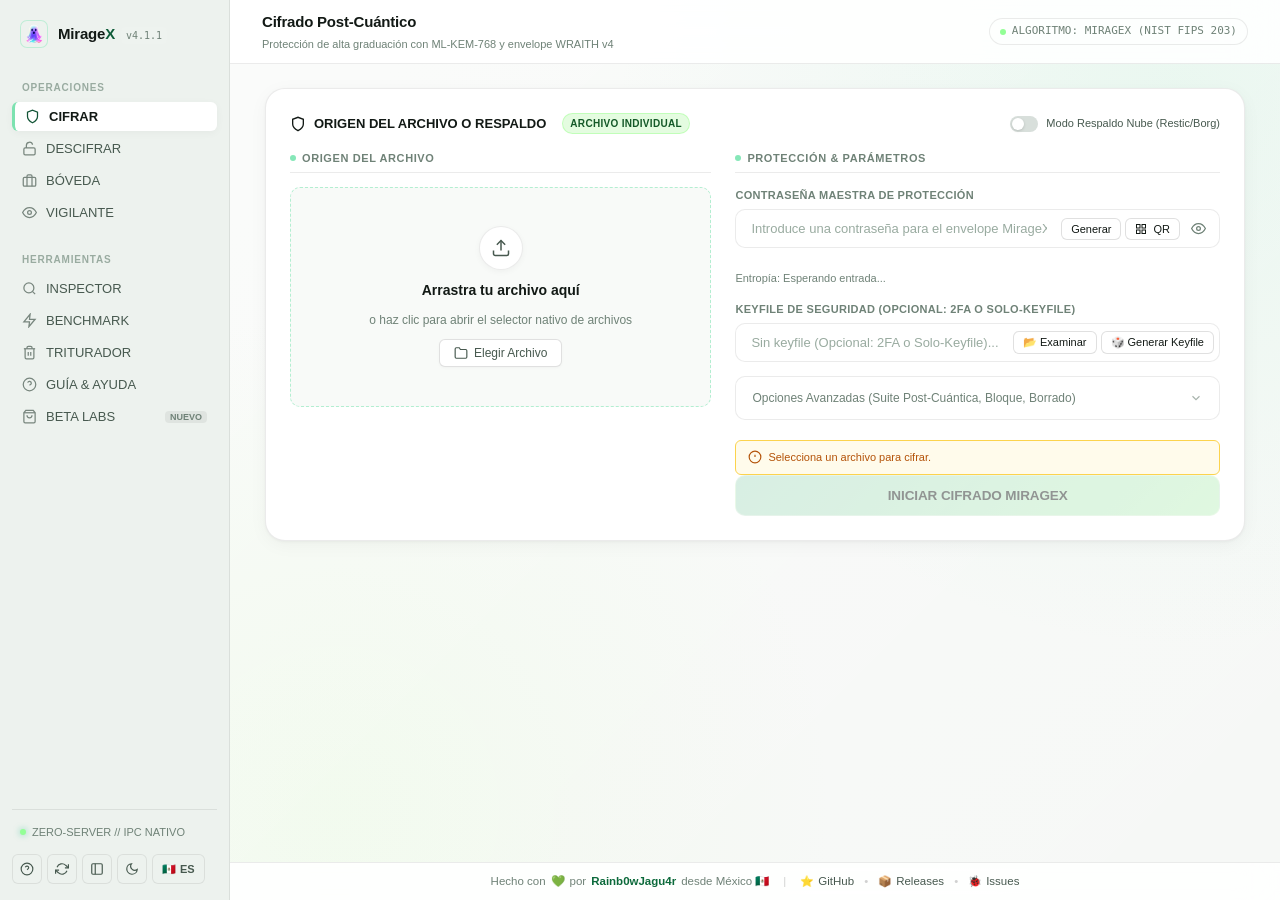
==== commit 43d61946: "feat(ui): implement dual theme engine with Obsidian Emerald Glow dark mode" ====
--- a/ui/index.html
+++ b/ui/index.html
@@ -84,6 +84,10 @@
           </button>
           <button type="button" class="sidebar-mini-btn" id="btn-setup-context-menu" title="Configurar acceso rápido en menú contextual">
             <svg width="14" height="14" viewBox="0 0 24 24" fill="none" stroke="currentColor" stroke-width="2"><rect x="3" y="3" width="18" height="18" rx="2" ry="2"/><line x1="9" y1="3" x2="9" y2="21"/></svg>
+          </button>
+          <button type="button" class="sidebar-mini-btn" id="btn-theme-toggle" title="Cambiar tema // Toggle Theme">
+            <svg id="theme-icon-moon" width="14" height="14" viewBox="0 0 24 24" fill="none" stroke="currentColor" stroke-width="2"><path d="M21 12.79A9 9 0 1 1 11.21 3 7 7 0 0 0 21 12.79z"/></svg>
+            <svg id="theme-icon-sun" width="14" height="14" viewBox="0 0 24 24" fill="none" stroke="currentColor" stroke-width="2" style="display: none;"><circle cx="12" cy="12" r="5"/><line x1="12" y1="1" x2="12" y2="3"/><line x1="12" y1="21" x2="12" y2="23"/><line x1="4.22" y1="4.22" x2="5.64" y2="5.64"/><line x1="18.36" y1="18.36" x2="19.78" y2="19.78"/><line x1="1" y1="12" x2="3" y2="12"/><line x1="21" y1="12" x2="23" y2="12"/><line x1="4.22" y1="19.78" x2="5.64" y2="18.36"/><line x1="18.36" y1="5.64" x2="19.78" y2="4.22"/></svg>
           </button>
           <button type="button" class="sidebar-mini-btn lang-btn" id="btn-lang-toggle" title="Cambiar idioma / Switch language">
             <span id="lang-flag">🇲🇽</span> <span id="lang-text">ES</span>
@@ -180,7 +184,7 @@
                       </div>
                       <div class="meta-row">
                         <span class="meta-key">Salida:</span>
-                        <span class="meta-val" id="meta-encrypt-out-preview" style="color: #0c6a3b; font-weight: 600; font-family: var(--font-mono); font-size: 11px;">[sha256].wraith (Name Fuzzing Activo)</span>
+                        <span class="meta-val fuzzing-preview-tag" id="meta-encrypt-out-preview" style="font-family: var(--font-mono); font-size: 11px;">[sha256].wraith (Name Fuzzing Activo)</span>
                       </div>
                     </div>
                   </div>
--- a/ui/style.css
+++ b/ui/style.css
@@ -1982,3 +1982,459 @@
 .footer-icon {
   font-size: 11px;
 }
+
+
+/* Preview tag in light mode */
+.fuzzing-preview-tag {
+  color: #0c6a3b;
+  font-weight: 600;
+}
+
+/* ==========================================================================
+   OBSIDIAN EMERALD GLOW // DUAL THEME ENGINE (DARK MODE)
+   Botanical green ambient mesh & dark obsidian glass surfaces
+   ========================================================================== */
+[data-theme="dark"] {
+  --accent-aquamarine: #86e7b8;
+  --accent-aquamarine-hover: #a1f5cc;
+  --accent-aquamarine-dark: #64d49d;
+  --accent-light-green: #93ff96;
+  --accent-mint: #b2ffa8;
+  --accent-tea-green: #d0ffb7;
+  --accent-beige: #f2f5de;
+
+  /* Canvas & Obsidian Surfaces */
+  --bg-app: #080c0a;
+  --bg-sidebar: #050806;
+  --bg-topbar: rgba(6, 9, 7, 0.85);
+  --bg-footer: rgba(6, 9, 7, 0.88);
+  --bg-card: rgba(13, 20, 16, 0.78);
+  --bg-card-hover: rgba(18, 28, 22, 0.9);
+  --bg-card-subtle: rgba(242, 245, 222, 0.03);
+  --bg-input: #090e0b;
+  --bg-input-focus: #0f1813;
+  --bg-dropzone: rgba(134, 231, 184, 0.02);
+  --bg-dropzone-hover: rgba(134, 231, 184, 0.06);
+
+  /* Hairline Borders with Subtle Green/Beige Tone */
+  --border-subtle: rgba(134, 231, 184, 0.12);
+  --border-glass: rgba(134, 231, 184, 0.22);
+  --border-hover: rgba(134, 231, 184, 0.45);
+  --border-focus: var(--accent-aquamarine);
+
+  /* Typography for Dark Mode */
+  --text-primary: #f2f5de;      /* Warm beige clarity */
+  --text-secondary: #9cb3a5;    /* Soft sage/slate text */
+  --text-muted: #62776c;        /* Muted text with gentle green tint */
+  --text-dim: #3d4e45;
+
+  /* Accents */
+  --accent-primary: var(--accent-aquamarine);
+  --accent-secondary: var(--accent-light-green);
+  --accent-amber: #f59e0b;
+  --accent-red: #ef4444;
+
+  /* Shadows */
+  --shadow-subtle: 0 4px 20px rgba(0, 0, 0, 0.5);
+  --shadow-elevated: 0 16px 48px rgba(0, 0, 0, 0.75);
+  --shadow-btn-primary: 0 4px 20px rgba(134, 231, 184, 0.3);
+}
+
+/* Ambient Emerald Mesh Gradient */
+[data-theme="dark"] .app-main {
+  background-color: var(--bg-app);
+  background-image: 
+    radial-gradient(circle at 85% 15%, rgba(134, 231, 184, 0.16) 0%, transparent 48%),
+    radial-gradient(circle at 15% 85%, rgba(147, 255, 150, 0.10) 0%, transparent 45%),
+    radial-gradient(circle at 50% 50%, rgba(208, 255, 183, 0.04) 0%, transparent 60%),
+    linear-gradient(135deg, rgba(8, 12, 10, 0.95) 0%, rgba(5, 8, 6, 0.98) 100%);
+}
+
+/* Glassmorphic Cards & Panels */
+[data-theme="dark"] .zen-card,
+[data-theme="dark"] .panel-card,
+[data-theme="dark"] .beta-hero-card,
+[data-theme="dark"] .guide-hero,
+[data-theme="dark"] .case-card,
+[data-theme="dark"] .algo-card,
+[data-theme="dark"] .faq-card,
+[data-theme="dark"] .beta-card {
+  background: rgba(13, 20, 16, 0.78);
+  backdrop-filter: blur(24px);
+  -webkit-backdrop-filter: blur(24px);
+  border: 1px solid rgba(134, 231, 184, 0.14);
+  box-shadow: 0 20px 48px -12px rgba(0, 0, 0, 0.75), inset 0 1px 0 rgba(242, 245, 222, 0.06);
+}
+
+[data-theme="dark"] .zen-card:hover,
+[data-theme="dark"] .panel-card:hover {
+  border-color: rgba(134, 231, 184, 0.35);
+  box-shadow: 0 24px 56px -12px rgba(0, 0, 0, 0.85), 0 0 20px -4px rgba(134, 231, 184, 0.12), inset 0 1px 0 rgba(242, 245, 222, 0.12);
+}
+
+/* Dropzone in Dark Mode */
+[data-theme="dark"] .dropzone {
+  border: 1.5px dashed rgba(134, 231, 184, 0.25);
+  background: rgba(134, 231, 184, 0.02);
+}
+
+[data-theme="dark"] .dropzone:hover,
+[data-theme="dark"] .dropzone.drag-over,
+[data-theme="dark"] .dropzone.dragover {
+  border-color: var(--accent-aquamarine);
+  background: rgba(134, 231, 184, 0.06);
+  box-shadow: 0 0 24px rgba(134, 231, 184, 0.14);
+}
+
+[data-theme="dark"] .dropzone-icon {
+  background: rgba(255, 255, 255, 0.03);
+  border: 1px solid rgba(134, 231, 184, 0.18);
+  color: var(--text-secondary);
+}
+
+[data-theme="dark"] .dropzone:hover .dropzone-icon {
+  color: var(--accent-aquamarine);
+  border-color: rgba(134, 231, 184, 0.5);
+  background: rgba(134, 231, 184, 0.12);
+  box-shadow: 0 0 16px rgba(134, 231, 184, 0.2);
+}
+
+[data-theme="dark"] .dropzone-browse-btn {
+  background: rgba(255, 255, 255, 0.04);
+  border: 1px solid var(--border-subtle);
+  color: var(--text-secondary);
+}
+
+[data-theme="dark"] .dropzone:hover .dropzone-browse-btn {
+  background: rgba(134, 231, 184, 0.1);
+  color: var(--accent-beige);
+  border-color: rgba(134, 231, 184, 0.4);
+}
+
+/* Navigation & Sidebar in Dark Mode */
+[data-theme="dark"] .nav-tab:hover {
+  background: rgba(255, 255, 255, 0.04);
+  color: var(--text-primary);
+}
+
+[data-theme="dark"] .nav-tab.active {
+  background: rgba(134, 231, 184, 0.08);
+  color: var(--accent-beige);
+  border-left: 3px solid var(--accent-aquamarine);
+  box-shadow: none;
+}
+
+[data-theme="dark"] .nav-tab.active svg {
+  color: var(--accent-aquamarine);
+}
+
+[data-theme="dark"] .brand-name span {
+  color: var(--accent-aquamarine);
+}
+
+[data-theme="dark"] .brand-version {
+  background: rgba(255, 255, 255, 0.05);
+  color: var(--text-muted);
+}
+
+[data-theme="dark"] .security-pill {
+  background: rgba(255, 255, 255, 0.03);
+  border: 1px solid var(--border-subtle);
+  color: var(--text-muted);
+  box-shadow: none;
+}
+
+/* Buttons in Dark Mode */
+[data-theme="dark"] .btn-primary {
+  background: linear-gradient(135deg, var(--accent-aquamarine) 0%, var(--accent-light-green) 100%);
+  color: #06170d;
+  border: 1px solid rgba(242, 245, 222, 0.4);
+  box-shadow: 0 4px 20px rgba(134, 231, 184, 0.35);
+}
+
+[data-theme="dark"] .btn-primary:hover:not(:disabled) {
+  box-shadow: 0 6px 26px rgba(134, 231, 184, 0.45);
+}
+
+[data-theme="dark"] .btn-secondary,
+[data-theme="dark"] .sidebar-mini-btn {
+  background: rgba(255, 255, 255, 0.03);
+  border: 1px solid var(--border-subtle);
+  color: var(--text-secondary);
+}
+
+[data-theme="dark"] .btn-secondary:hover,
+[data-theme="dark"] .sidebar-mini-btn:hover {
+  background: rgba(134, 231, 184, 0.08);
+  border-color: rgba(134, 231, 184, 0.4);
+  color: var(--accent-beige);
+}
+
+[data-theme="dark"] .btn-icon:hover {
+  background: rgba(255, 255, 255, 0.06);
+  color: var(--text-primary);
+}
+
+/* Inputs & Form Controls in Dark Mode */
+[data-theme="dark"] .input-with-action {
+  background: var(--bg-input);
+  border: 1px solid var(--border-subtle);
+}
+
+[data-theme="dark"] .input-with-action:focus-within {
+  border-color: var(--accent-aquamarine);
+  box-shadow: 0 0 0 3px rgba(134, 231, 184, 0.2);
+  background: var(--bg-input-focus);
+}
+
+[data-theme="dark"] .hud-select {
+  background: var(--bg-input);
+  border: 1px solid var(--border-subtle);
+  color: var(--text-primary);
+}
+
+[data-theme="dark"] .hud-select option {
+  background: #090e0b;
+  color: var(--text-primary);
+}
+
+[data-theme="dark"] .advanced-disclosure {
+  background: rgba(255, 255, 255, 0.015);
+  border: 1px solid var(--border-subtle);
+}
+
+[data-theme="dark"] .advanced-content {
+  background: rgba(0, 0, 0, 0.3);
+  border-top: 1px solid var(--border-subtle);
+}
+
+/* Radio Cards in Dark Mode */
+[data-theme="dark"] .radio-card {
+  background: rgba(255, 255, 255, 0.02);
+  border: 1px solid var(--border-subtle);
+}
+
+[data-theme="dark"] .radio-card:hover {
+  background: rgba(134, 231, 184, 0.04);
+  border-color: var(--border-hover);
+}
+
+[data-theme="dark"] .radio-card.active,
+[data-theme="dark"] .radio-card:has(input[type="radio"]:checked) {
+  border-color: var(--accent-aquamarine);
+  background: rgba(134, 231, 184, 0.09);
+  box-shadow: 0 0 16px -4px rgba(134, 231, 184, 0.2);
+}
+
+[data-theme="dark"] .radio-indicator {
+  border-color: var(--text-dim);
+}
+
+[data-theme="dark"] .radio-card.active .radio-indicator,
+[data-theme="dark"] .radio-card:has(input[type="radio"]:checked) .radio-indicator {
+  border-color: var(--accent-aquamarine);
+}
+
+[data-theme="dark"] .radio-card.active .radio-indicator::after,
+[data-theme="dark"] .radio-card:has(input[type="radio"]:checked) .radio-indicator::after {
+  background: var(--accent-aquamarine);
+}
+
+/* Checkbox & Switch in Dark Mode */
+[data-theme="dark"] .checkbox-custom {
+  background: var(--bg-input);
+  border-color: var(--border-subtle);
+}
+
+[data-theme="dark"] .checkbox-label:hover .checkbox-custom {
+  border-color: var(--border-hover);
+}
+
+[data-theme="dark"] .checkbox-label input[type="checkbox"]:checked + .checkbox-custom {
+  background: var(--accent-aquamarine);
+  border-color: var(--accent-aquamarine);
+}
+
+[data-theme="dark"] .checkbox-label input[type="checkbox"]:checked + .checkbox-custom::after {
+  color: #06170d;
+}
+
+[data-theme="dark"] .hud-switch-slider {
+  background: rgba(255, 255, 255, 0.12);
+}
+
+[data-theme="dark"] .hud-switch-container input:checked + .hud-switch-slider {
+  background: var(--accent-aquamarine);
+}
+
+[data-theme="dark"] .hud-switch-slider::after {
+  background: #ffffff;
+}
+
+/* Info Boxes & Telemetry in Dark Mode */
+[data-theme="dark"] .selected-file-info {
+  background: rgba(9, 14, 11, 0.9);
+  border: 1px solid rgba(134, 231, 184, 0.25);
+  box-shadow: none;
+}
+
+[data-theme="dark"] .file-type-badge {
+  background: rgba(134, 231, 184, 0.12);
+  border: 1px solid rgba(134, 231, 184, 0.3);
+  color: var(--accent-aquamarine);
+}
+
+[data-theme="dark"] .fuzzing-preview-tag {
+  color: var(--accent-aquamarine);
+  font-weight: 600;
+}
+
+[data-theme="dark"] .telemetry-card {
+  background: rgba(9, 14, 11, 0.9);
+  border: 1px solid rgba(134, 231, 184, 0.2);
+  box-shadow: none;
+}
+
+[data-theme="dark"] .telemetry-speed {
+  color: var(--accent-aquamarine);
+}
+
+[data-theme="dark"] .progress-container {
+  background: rgba(255, 255, 255, 0.06);
+}
+
+[data-theme="dark"] .password-meter {
+  background: rgba(255, 255, 255, 0.06);
+}
+
+[data-theme="dark"] .action-validation-hint {
+  background: rgba(245, 158, 11, 0.08);
+  border: 1px solid rgba(245, 158, 11, 0.25);
+  color: var(--accent-amber);
+}
+
+[data-theme="dark"] .action-validation-hint.valid {
+  color: var(--accent-aquamarine);
+  background: rgba(134, 231, 184, 0.08);
+  border-color: rgba(134, 231, 184, 0.3);
+}
+
+[data-theme="dark"] .beta-feature-pill-banner {
+  background: rgba(255, 255, 255, 0.03);
+  border: 1px solid var(--border-subtle);
+}
+
+/* Badges in Dark Mode */
+[data-theme="dark"] .badge.purple,
+[data-theme="dark"] .badge.mint {
+  background: rgba(178, 255, 168, 0.12);
+  color: var(--accent-mint);
+  border: 1px solid rgba(178, 255, 168, 0.28);
+}
+
+[data-theme="dark"] .badge.pink,
+[data-theme="dark"] .badge.aquamarine {
+  background: rgba(134, 231, 184, 0.14);
+  color: var(--accent-aquamarine);
+  border: 1px solid rgba(134, 231, 184, 0.3);
+}
+
+[data-theme="dark"] .badge.green {
+  background: rgba(147, 255, 150, 0.14);
+  color: var(--accent-light-green);
+  border: 1px solid rgba(147, 255, 150, 0.28);
+}
+
+[data-theme="dark"] .badge.tea,
+[data-theme="dark"] .badge.beige {
+  background: rgba(208, 255, 183, 0.12);
+  color: var(--accent-tea-green);
+  border: 1px solid rgba(208, 255, 183, 0.25);
+}
+
+[data-theme="dark"] .badge.navy {
+  background: rgba(255, 255, 255, 0.05);
+  color: var(--text-secondary);
+  border: 1px solid var(--border-subtle);
+}
+
+[data-theme="dark"] .badge.gray {
+  background: rgba(255, 255, 255, 0.04);
+  color: var(--text-muted);
+}
+
+[data-theme="dark"] .metric-card {
+  background: rgba(255, 255, 255, 0.02);
+  border-color: var(--border-subtle);
+  box-shadow: none;
+}
+
+[data-theme="dark"] .vault-files-table td {
+  border-bottom: 1px solid rgba(255, 255, 255, 0.03);
+}
+
+[data-theme="dark"] .vault-files-table tr:hover td {
+  background: rgba(255, 255, 255, 0.03);
+  color: var(--text-primary);
+}
+
+[data-theme="dark"] .code-pill {
+  background: rgba(255, 255, 255, 0.06);
+  color: var(--text-primary);
+}
+
+/* Modals & Overlays in Dark Mode */
+[data-theme="dark"] .modal-overlay {
+  background: rgba(0, 0, 0, 0.75);
+  backdrop-filter: blur(14px);
+  -webkit-backdrop-filter: blur(14px);
+}
+
+[data-theme="dark"] .modal-card {
+  background: #0c120e;
+  border: 1px solid rgba(134, 231, 184, 0.2);
+  box-shadow: 0 24px 60px rgba(0, 0, 0, 0.85);
+}
+
+[data-theme="dark"] .modal-close:hover {
+  color: var(--text-primary);
+  background: rgba(255, 255, 255, 0.08);
+}
+
+[data-theme="dark"] .updater-status-card {
+  background: rgba(255, 255, 255, 0.02);
+  border: 1px solid var(--border-subtle);
+}
+
+[data-theme="dark"] .updater-action-card {
+  background: rgba(134, 231, 184, 0.08);
+  border: 1px solid rgba(134, 231, 184, 0.25);
+}
+
+[data-theme="dark"] .toast {
+  background: #0d1410;
+  border: 1px solid rgba(134, 231, 184, 0.25);
+  color: var(--text-primary);
+  box-shadow: 0 12px 36px rgba(0, 0, 0, 0.7);
+}
+
+/* Footer in Dark Mode */
+[data-theme="dark"] .footer-heart {
+  color: var(--accent-aquamarine);
+}
+
+[data-theme="dark"] .link-author {
+  color: var(--accent-aquamarine);
+}
+
+[data-theme="dark"] .link-author:hover {
+  color: var(--accent-light-green);
+}
+
+[data-theme="dark"] .footer-sep {
+  color: rgba(242, 245, 222, 0.2);
+}
+
+[data-theme="dark"] .footer-link:hover {
+  color: var(--accent-aquamarine);
+}
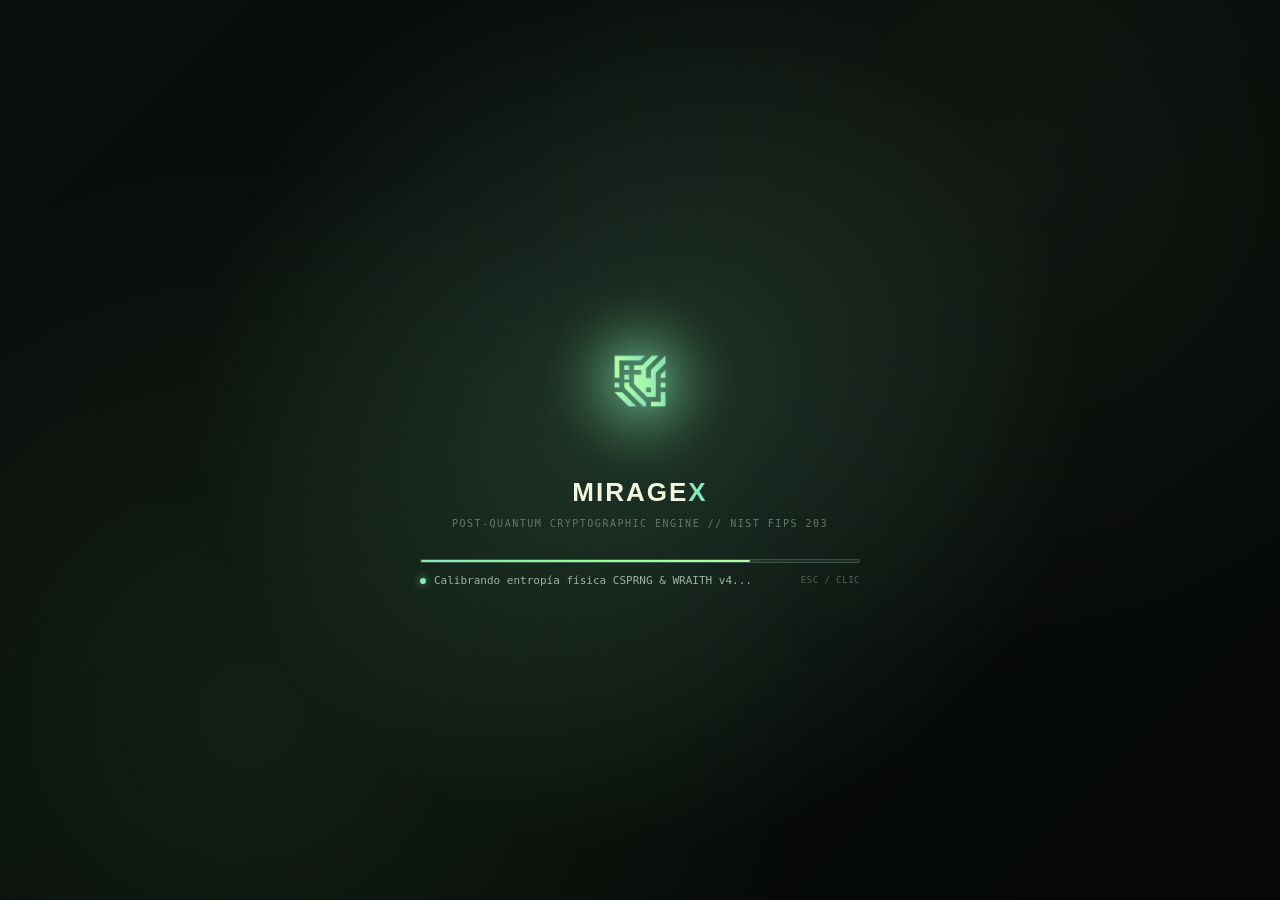
==== commit 5c425095: "feat(branding): add new quantum microchip logo, squircle macOS icon & Tech Cyber-Boot splash screen" ====
--- a/ui/index.html
+++ b/ui/index.html
@@ -7,6 +7,30 @@
   <link rel="stylesheet" href="style.css">
 </head>
 <body>
+  <!-- High-Tech Cyber Bootscreen Overlay -->
+  <div id="bootscreen-overlay" class="bootscreen-overlay" title="Haz clic o presiona cualquier tecla para continuar">
+    <div class="bootscreen-content">
+      <div class="bootscreen-logo-wrapper">
+        <div class="bootscreen-ambient-halo"></div>
+        <img src="logo.png" alt="MirageX Post-Quantum" class="bootscreen-logo-img">
+      </div>
+      <div class="bootscreen-branding">
+        <div class="bootscreen-title">MIRAGE<span>X</span></div>
+        <div class="bootscreen-tagline">POST-QUANTUM CRYPTOGRAPHIC ENGINE // NIST FIPS 203</div>
+      </div>
+      <div class="bootscreen-loader-box">
+        <div class="bootscreen-track">
+          <div class="bootscreen-bar" id="bootscreen-bar"></div>
+        </div>
+        <div class="bootscreen-status-row">
+          <span class="bootscreen-status-dot"></span>
+          <span class="bootscreen-status-text" id="bootscreen-status-text">Inicializando subsistemas criptográficos...</span>
+          <span class="bootscreen-skip-hint">ESC / CLIC</span>
+        </div>
+      </div>
+    </div>
+  </div>
+
   <div class="app-layout">
     <!-- Minimalist Sidebar (Linear / Raycast Style) -->
     <aside class="app-sidebar">
--- a/ui/style.css
+++ b/ui/style.css
@@ -2438,3 +2438,175 @@
 [data-theme="dark"] .footer-link:hover {
   color: var(--accent-aquamarine);
 }
+
+/* ==========================================================================
+   HIGH-TECH CYBER BOOTSCREEN OVERLAY
+   ========================================================================== */
+.bootscreen-overlay {
+  position: fixed;
+  inset: 0;
+  background-color: #080c0a;
+  background-image: 
+    radial-gradient(circle at 50% 45%, rgba(134, 231, 184, 0.18) 0%, transparent 55%),
+    radial-gradient(circle at 20% 80%, rgba(147, 255, 150, 0.08) 0%, transparent 45%),
+    radial-gradient(circle at 80% 20%, rgba(208, 255, 183, 0.05) 0%, transparent 40%),
+    linear-gradient(135deg, #090e0b 0%, #050806 100%);
+  display: flex;
+  align-items: center;
+  justify-content: center;
+  z-index: 99999;
+  opacity: 1;
+  visibility: visible;
+  transition: opacity 0.4s cubic-bezier(0.16, 1, 0.3, 1), transform 0.4s ease, visibility 0.4s;
+  cursor: pointer;
+  user-select: none;
+}
+
+.bootscreen-overlay.fade-out {
+  opacity: 0;
+  visibility: hidden;
+  transform: scale(1.03);
+  pointer-events: none;
+}
+
+.bootscreen-content {
+  display: flex;
+  flex-direction: column;
+  align-items: center;
+  gap: 22px;
+  max-width: 440px;
+  width: 90%;
+  text-align: center;
+  animation: bootScaleIn 0.5s cubic-bezier(0.16, 1, 0.3, 1);
+}
+
+@keyframes bootScaleIn {
+  from { opacity: 0; transform: scale(0.92); }
+  to { opacity: 1; transform: scale(1); }
+}
+
+.bootscreen-logo-wrapper {
+  position: relative;
+  width: 140px;
+  height: 140px;
+  display: flex;
+  align-items: center;
+  justify-content: center;
+}
+
+.bootscreen-ambient-halo {
+  position: absolute;
+  inset: -15px;
+  border-radius: 50%;
+  background: radial-gradient(circle, rgba(134, 231, 184, 0.45) 0%, rgba(147, 255, 150, 0.15) 45%, transparent 70%);
+  filter: blur(16px);
+  animation: bootHaloPulse 2.2s infinite ease-in-out;
+}
+
+@keyframes bootHaloPulse {
+  0%, 100% { opacity: 0.65; transform: scale(0.96); }
+  50% { opacity: 1.0; transform: scale(1.08); }
+}
+
+.bootscreen-logo-img {
+  width: 120px;
+  height: 120px;
+  object-fit: contain;
+  position: relative;
+  z-index: 2;
+  filter: drop-shadow(0 0 16px rgba(134, 231, 184, 0.55));
+}
+
+.bootscreen-branding {
+  display: flex;
+  flex-direction: column;
+  gap: 4px;
+}
+
+.bootscreen-title {
+  font-family: var(--font-sans);
+  font-size: 26px;
+  font-weight: 800;
+  letter-spacing: 2px;
+  color: #f2f5de;
+}
+
+.bootscreen-title span {
+  color: var(--accent-aquamarine);
+}
+
+.bootscreen-tagline {
+  font-family: var(--font-mono);
+  font-size: 10px;
+  letter-spacing: 1.5px;
+  color: #62776c;
+  text-transform: uppercase;
+}
+
+.bootscreen-loader-box {
+  display: flex;
+  flex-direction: column;
+  gap: 10px;
+  width: 100%;
+  margin-top: 6px;
+}
+
+.bootscreen-track {
+  width: 100%;
+  height: 4px;
+  background: rgba(255, 255, 255, 0.08);
+  border-radius: 2px;
+  overflow: hidden;
+  border: 1px solid rgba(134, 231, 184, 0.18);
+}
+
+.bootscreen-bar {
+  height: 100%;
+  width: 0%;
+  background: linear-gradient(90deg, #86e7b8 0%, #93ff96 50%, #b2ffa8 100%);
+  border-radius: 2px;
+  box-shadow: 0 0 10px rgba(134, 231, 184, 0.7);
+  transition: width 0.35s cubic-bezier(0.16, 1, 0.3, 1);
+}
+
+.bootscreen-status-row {
+  display: flex;
+  align-items: center;
+  justify-content: space-between;
+  gap: 8px;
+  font-size: 11px;
+  font-family: var(--font-mono);
+  color: var(--text-secondary);
+}
+
+.bootscreen-status-dot {
+  width: 6px;
+  height: 6px;
+  border-radius: 50%;
+  background: var(--accent-aquamarine);
+  box-shadow: 0 0 8px rgba(134, 231, 184, 0.8);
+  animation: bootDotBlink 0.9s infinite alternate;
+  flex-shrink: 0;
+}
+
+@keyframes bootDotBlink {
+  from { opacity: 0.4; }
+  to { opacity: 1; }
+}
+
+.bootscreen-status-text {
+  flex: 1;
+  text-align: left;
+  white-space: nowrap;
+  overflow: hidden;
+  text-overflow: ellipsis;
+  color: #9cb3a5;
+}
+
+.bootscreen-skip-hint {
+  font-size: 9px;
+  color: #526359;
+  text-transform: uppercase;
+  letter-spacing: 0.5px;
+  flex-shrink: 0;
+}
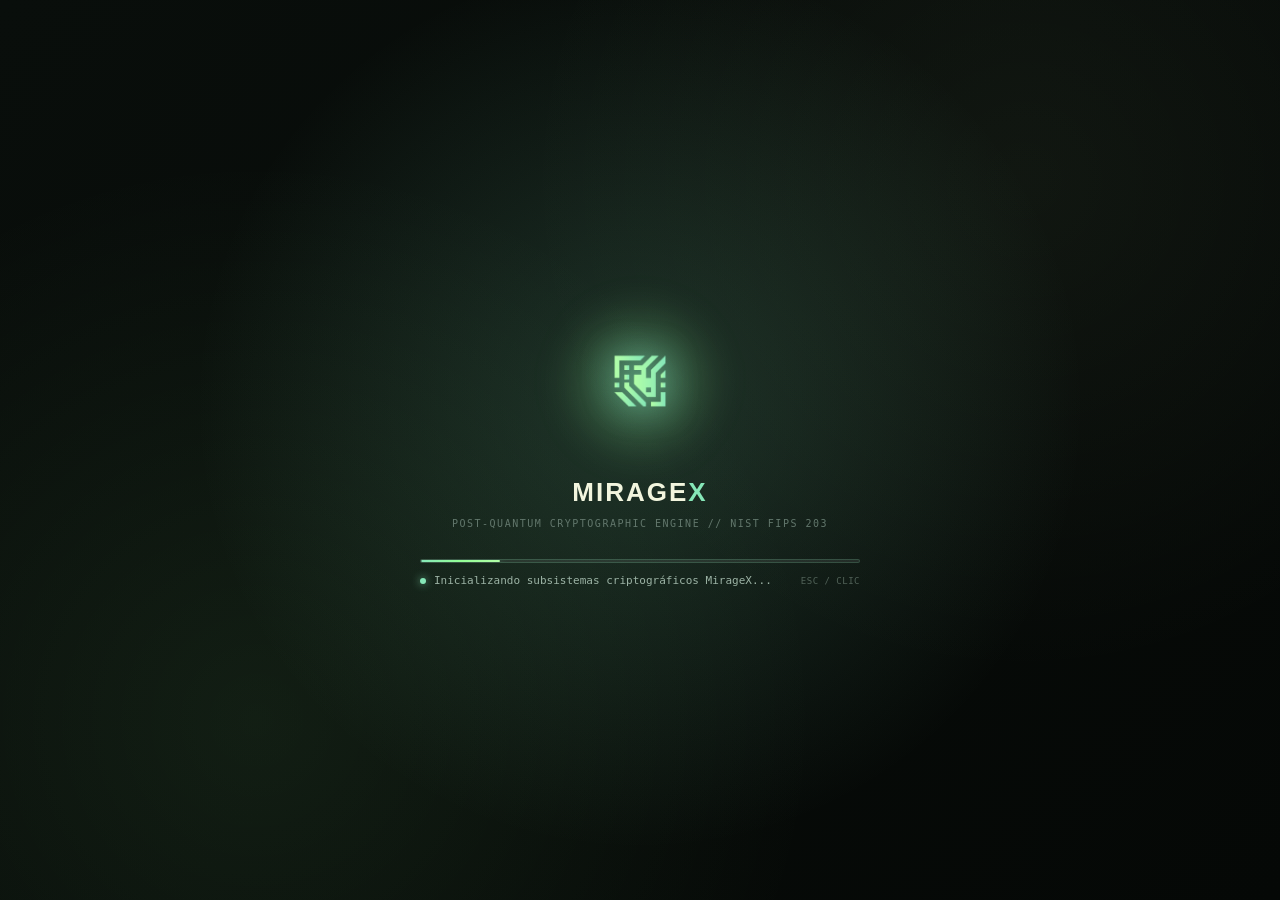
==== commit 39e00841: "fix(ui): center and align Zen encryption card & calibrate 3s Cyber-Boot screen" ====
--- a/ui/index.html
+++ b/ui/index.html
@@ -138,9 +138,9 @@
 
       <!-- Scrollable Main Workspace -->
       <main class="hud-workspace">
-        <!-- 1. ENCRYPT PANEL (ZEN MINIMALIST CARD - WIDE 2-COLUMN SPLIT) -->
+        <!-- 1. ENCRYPT PANEL (ZEN MINIMALIST CARD) -->
         <section id="tab-encrypt" class="tab-content active">
-          <div class="zen-container zen-wide">
+          <div class="zen-container">
             <div class="zen-card">
 
               <!-- Card Header: Title & Cloud Backup Toggle -->
@@ -157,240 +157,221 @@
                 </label>
               </div>
 
-              <!-- 2-Column Split Grid Body -->
-              <div class="zen-split-grid">
-                <!-- Left Column: File Dropzone & Origin Meta -->
-                <div class="zen-col-left">
-                  <div class="col-section-tag">
-                    <span class="col-tag-dot"></span>
-                    <span>ORIGEN DEL ARCHIVO</span>
-                  </div>
-
-                  <!-- Standard Single File Section -->
-                  <div id="encrypt-single-file-section">
-                    <div class="dropzone dropzone-wide" id="encrypt-dropzone">
-                      <div class="dropzone-icon">
-                        <svg viewBox="0 0 24 24" fill="none" stroke="currentColor" stroke-width="1.8"><path d="M21 15v4a2 2 0 0 1-2 2H5a2 2 0 0 1-2-2v-4"/><polyline points="17 8 12 3 7 8"/><line x1="12" y1="3" x2="12" y2="15"/></svg>
+              <!-- Standard Single File Section -->
+              <div id="encrypt-single-file-section">
+                <div class="dropzone" id="encrypt-dropzone">
+                  <div class="dropzone-icon">
+                    <svg viewBox="0 0 24 24" fill="none" stroke="currentColor" stroke-width="1.8"><path d="M21 15v4a2 2 0 0 1-2 2H5a2 2 0 0 1-2-2v-4"/><polyline points="17 8 12 3 7 8"/><line x1="12" y1="3" x2="12" y2="15"/></svg>
+                  </div>
+                  <div class="dropzone-title" id="encrypt-file-title" data-i18n="drop_enc_title">Arrastra y suelta tu archivo aquí</div>
+                  <div class="dropzone-sub" id="encrypt-file-sub" data-i18n="drop_enc_sub">o haz clic para explorar en el disco</div>
+                  <button type="button" class="dropzone-browse-btn" tabindex="-1">
+                    <svg width="14" height="14" viewBox="0 0 24 24" fill="none" stroke="currentColor" stroke-width="2"><path d="M22 19a2 2 0 0 1-2 2H4a2 2 0 0 1-2-2V5a2 2 0 0 1 2-2h5l2 3h9a2 2 0 0 1 2 2z"/></svg>
+                    <span data-i18n="btn_browse_file">Elegir Archivo</span>
+                  </button>
+                </div>
+
+                <div class="selected-file-info" id="encrypt-file-meta" style="display:none;">
+                  <div class="selected-file-main-row">
+                    <div class="file-identity">
+                      <div class="file-type-badge">
+                        <svg width="18" height="18" viewBox="0 0 24 24" fill="none" stroke="currentColor" stroke-width="2"><path d="M14 2H6a2 2 0 0 0-2 2v16a2 2 0 0 0 2 2h12a2 2 0 0 0 2-2V8z"/><polyline points="14 2 14 8 20 8"/></svg>
                       </div>
-                      <div class="dropzone-title" id="encrypt-file-title" data-i18n="drop_enc_title">Arrastra y suelta tu archivo aquí</div>
-                      <div class="dropzone-sub" id="encrypt-file-sub" data-i18n="drop_enc_sub">o haz clic para explorar en el disco</div>
-                      <button type="button" class="dropzone-browse-btn" tabindex="-1">
-                        <svg width="14" height="14" viewBox="0 0 24 24" fill="none" stroke="currentColor" stroke-width="2"><path d="M22 19a2 2 0 0 1-2 2H4a2 2 0 0 1-2-2V5a2 2 0 0 1 2-2h5l2 3h9a2 2 0 0 1 2 2z"/></svg>
-                        <span data-i18n="btn_browse_file">Elegir Archivo</span>
+                      <div class="file-name-meta">
+                        <span class="file-name" id="meta-encrypt-name">-</span>
+                        <span class="file-size" id="meta-encrypt-size">-</span>
+                      </div>
+                    </div>
+                    <div class="file-card-actions">
+                      <button type="button" class="btn-secondary btn-sm" id="btn-change-encrypt-file" title="Seleccionar otro archivo">
+                        <svg width="12" height="12" viewBox="0 0 24 24" fill="none" stroke="currentColor" stroke-width="2"><path d="M21 15v4a2 2 0 0 1-2 2H5a2 2 0 0 1-2-2v-4"/><polyline points="17 8 12 3 7 8"/><line x1="12" y1="3" x2="12" y2="15"/></svg>
+                        <span data-i18n="btn_change_file">Cambiar</span>
+                      </button>
+                      <button type="button" class="btn-secondary btn-sm" id="btn-clear-encrypt-file" title="Quitar archivo seleccionado">
+                        <svg width="12" height="12" viewBox="0 0 24 24" fill="none" stroke="currentColor" stroke-width="2"><line x1="18" y1="6" x2="6" y2="18"/><line x1="6" y1="6" x2="18" y2="18"/></svg>
+                        <span data-i18n="btn_remove_file">Quitar</span>
                       </button>
                     </div>
-
-                    <div class="selected-file-info" id="encrypt-file-meta" style="display:none;">
-                      <div class="selected-file-main-row">
-                        <div class="file-identity">
-                          <div class="file-type-badge">
-                            <svg width="18" height="18" viewBox="0 0 24 24" fill="none" stroke="currentColor" stroke-width="2"><path d="M14 2H6a2 2 0 0 0-2 2v16a2 2 0 0 0 2 2h12a2 2 0 0 0 2-2V8z"/><polyline points="14 2 14 8 20 8"/></svg>
+                  </div>
+                  <div class="meta-row">
+                    <span class="meta-key">Ruta:</span>
+                    <span class="meta-val" id="meta-encrypt-path">-</span>
+                  </div>
+                  <div class="meta-row">
+                    <span class="meta-key">Salida:</span>
+                    <span class="meta-val fuzzing-preview-tag" id="meta-encrypt-out-preview" style="font-family: var(--font-mono); font-size: 11px;">[sha256].wraith (Anonimizado // Cero metadatos)</span>
+                  </div>
+                </div>
+              </div>
+
+              <!-- Backup Cloud Directory Mode Section -->
+              <div id="encrypt-backup-mode-section" style="display: none;">
+                <div class="backup-folder-pickers">
+                  <div class="input-group">
+                    <label for="backup-main-src-input">Carpeta a Respaldar (Origen):</label>
+                    <div class="input-with-button">
+                      <input type="text" id="backup-main-src-input" placeholder="Selecciona la carpeta con tus archivos..." readonly>
+                      <button type="button" class="btn-secondary" id="btn-browse-backup-main-src" data-i18n="btn_browse">Explorar</button>
+                    </div>
+                  </div>
+
+                  <div class="input-group" style="margin-top: 12px;">
+                    <label for="backup-main-dst-input">Directorio de Respaldo Cifrado (Destino):</label>
+                    <div class="input-with-button">
+                      <input type="text" id="backup-main-dst-input" placeholder="Carpeta de destino para los .wraith y el manifiesto..." readonly>
+                      <button type="button" class="btn-secondary" id="btn-browse-backup-main-dst" data-i18n="btn_browse">Explorar</button>
+                    </div>
+                  </div>
+                </div>
+
+                <div class="beta-feature-pill-banner" style="margin-top: 14px;">
+                  <span class="pill-dot green"></span>
+                  <span><strong>Blinded Hashes:</strong> Hashes opacos deterministas (<code>[sha256].wraith</code>) preservando deduplicación incremental en la nube.</span>
+                </div>
+              </div>
+
+              <!-- Password Protection Form Group -->
+              <div class="form-group">
+                <label for="encrypt-password" data-i18n="lbl_enc_pass">CONTRASEÑA MAESTRA DE PROTECCIÓN</label>
+                <div class="input-with-action">
+                  <input type="password" id="encrypt-password" placeholder="Introduce una contraseña para el envelope MirageX..." data-i18n-placeholder="ph_enc_pass" autocomplete="off">
+                  <button type="button" class="btn-secondary btn-sm" id="btn-gen-pass" data-i18n="btn_gen">
+                    <svg width="12" height="12" viewBox="0 0 24 24" fill="none" stroke="currentColor" stroke-width="2"><rect x="2" y="2" width="20" height="20" rx="5"/><circle cx="8" cy="8" r="1.5"/><circle cx="16" cy="16" r="1.5"/><circle cx="12" cy="12" r="1.5"/></svg>
+                    <span>Generar</span>
+                  </button>
+                  <button type="button" class="btn-secondary btn-sm" id="btn-share-qr-encrypt" title="Compartir contraseña mediante Código QR">
+                    <svg width="12" height="12" viewBox="0 0 24 24" fill="none" stroke="currentColor" stroke-width="2"><rect x="3" y="3" width="7" height="7"/><rect x="14" y="3" width="7" height="7"/><rect x="14" y="14" width="7" height="7"/><rect x="3" y="14" width="7" height="7"/></svg>
+                    <span>QR</span>
+                  </button>
+                  <button type="button" class="btn-icon" id="btn-toggle-encrypt-pass" title="Mostrar/Ocultar contraseña">
+                    <svg width="15" height="15" viewBox="0 0 24 24" fill="none" stroke="currentColor" stroke-width="2"><path d="M1 12s4-8 11-8 11 8 11 8-4 8-11 8-11-8-11-8z"/><circle cx="12" cy="12" r="3"/></svg>
+                  </button>
+                </div>
+                <div class="password-meter">
+                  <div class="meter-bar" id="pass-meter-bar"></div>
+                </div>
+                <div class="meter-label" id="pass-meter-text">Entropía: Esperando entrada...</div>
+              </div>
+
+              <!-- Keyfile Row (Optional) -->
+              <div class="form-group keyfile-form-group">
+                <label data-i18n="lbl_enc_kf">KEYFILE DE SEGURIDAD (OPCIONAL: 2FA O SOLO-KEYFILE)</label>
+                <div class="input-with-action">
+                  <input type="text" id="encrypt-keyfile-display" placeholder="Sin keyfile (Opcional: 2FA o solo-keyfile)..." data-i18n-placeholder="ph_kf" readonly>
+                  <button type="button" class="btn-secondary btn-sm" id="btn-select-keyfile-encrypt" data-i18n="btn_browse_kf">
+                    <svg width="12" height="12" viewBox="0 0 24 24" fill="none" stroke="currentColor" stroke-width="2"><path d="M22 19a2 2 0 0 1-2 2H4a2 2 0 0 1-2-2V5a2 2 0 0 1 2-2h5l2 3h9a2 2 0 0 1 2 2z"/></svg>
+                    <span>Examinar</span>
+                  </button>
+                  <button type="button" class="btn-secondary btn-sm" id="btn-open-gen-keyfile" data-i18n="btn_gen_kf">
+                    <svg width="12" height="12" viewBox="0 0 24 24" fill="none" stroke="currentColor" stroke-width="2"><path d="M21 2l-2 2m-6 6l7-7m-7 7l-2-2m-4 4l-4 4a5 5 0 0 1-7-7l4-4a5 5 0 0 1 7 7z"/></svg>
+                    <span>Generar Keyfile</span>
+                  </button>
+                  <button type="button" class="btn-icon" id="btn-clear-keyfile-encrypt" title="Quitar keyfile" data-i18n-title="btn_remove_kf" style="display:none;">
+                    <svg width="13" height="13" viewBox="0 0 24 24" fill="none" stroke="currentColor" stroke-width="2"><line x1="18" y1="6" x2="6" y2="18"/><line x1="6" y1="6" x2="18" y2="18"/></svg>
+                  </button>
+                </div>
+              </div>
+
+              <!-- Collapsible Advanced Drawer -->
+              <details class="advanced-disclosure">
+                <summary>
+                  <span>Opciones Avanzadas (Suite Post-Cuántica, Bloque, Borrado)</span>
+                  <svg width="14" height="14" viewBox="0 0 24 24" fill="none" stroke="currentColor" stroke-width="2"><polyline points="6 9 12 15 18 9"/></svg>
+                </summary>
+                <div class="advanced-content">
+                  <div class="form-group">
+                    <label data-i18n="lbl_security_mode">Suite Criptográfica</label>
+                    <div class="radio-group">
+                      <label class="radio-card active">
+                        <input type="radio" name="pqc-suite" value="1" checked>
+                        <div class="radio-indicator"></div>
+                        <div class="radio-info">
+                          <div class="radio-title-row">
+                            <span class="radio-title">MirageX Standard</span>
+                            <span class="badge purple">NIST 3</span>
                           </div>
-                          <div class="file-name-meta">
-                            <span class="file-name" id="meta-encrypt-name">-</span>
-                            <span class="file-size" id="meta-encrypt-size">-</span>
+                          <span class="radio-desc" data-i18n="suite_standard_desc">ML-KEM-768 + AES-256-GCM. Rendimiento óptimo balanceado.</span>
+                        </div>
+                      </label>
+
+                      <label class="radio-card">
+                        <input type="radio" name="pqc-suite" value="2">
+                        <div class="radio-indicator"></div>
+                        <div class="radio-info">
+                          <div class="radio-title-row">
+                            <span class="radio-title">MirageX Ultra</span>
+                            <span class="badge pink">NIST 5</span>
                           </div>
+                          <span class="radio-desc" data-i18n="suite_ultra_desc">ML-KEM-1024 + AES-256-GCM. Máxima resistencia cuántica teórica.</span>
                         </div>
-                        <div class="file-card-actions">
-                          <button type="button" class="btn-secondary btn-sm" id="btn-change-encrypt-file" title="Seleccionar otro archivo">
-                            <svg width="12" height="12" viewBox="0 0 24 24" fill="none" stroke="currentColor" stroke-width="2"><path d="M21 15v4a2 2 0 0 1-2 2H5a2 2 0 0 1-2-2v-4"/><polyline points="17 8 12 3 7 8"/><line x1="12" y1="3" x2="12" y2="15"/></svg>
-                            <span data-i18n="btn_change_file">Cambiar</span>
-                          </button>
-                          <button type="button" class="btn-secondary btn-sm" id="btn-clear-encrypt-file" title="Quitar archivo seleccionado">
-                            <svg width="12" height="12" viewBox="0 0 24 24" fill="none" stroke="currentColor" stroke-width="2"><line x1="18" y1="6" x2="6" y2="18"/><line x1="6" y1="6" x2="18" y2="18"/></svg>
-                            <span data-i18n="btn_remove_file">Quitar</span>
-                          </button>
-                        </div>
+                      </label>
+                    </div>
+                  </div>
+
+                  <div class="form-group">
+                    <label for="chunk-size-select" data-i18n="lbl_chunk_size">Tamaño de Bloque (Chunking)</label>
+                    <select id="chunk-size-select" class="hud-select">
+                      <option value="4">4 MiB (Archivos pequeños)</option>
+                      <option value="16" selected>16 MiB (Estándar WRAITH v4)</option>
+                      <option value="64">64 MiB (Archivos masivos >10 GB)</option>
+                    </select>
+                  </div>
+
+                  <div class="checkbox-group">
+                    <label class="checkbox-label" title="Anonimiza el nombre del archivo en disco ([sha256].wraith) para evitar filtración de metadatos o extensiones. Al descifrar con MirageX se restaura el nombre real íntegro.">
+                      <input type="checkbox" id="encrypt-name-fuzzing-chk" checked>
+                      <span class="checkbox-custom"></span>
+                      <span data-i18n="chk_name_fuzzing"><strong>Name Fuzzing (Activo por defecto)</strong></span>
+                    </label>
+                    <div class="field-hint" style="font-size: 11px; margin-top: 2px; color: var(--text-muted);" data-i18n="hint_name_fuzzing">
+                      Cero fuga de nombres o extensiones (<code>[sha256].wraith</code>). Se restaura al descifrar.
+                    </div>
+                  </div>
+
+                  <div class="checkbox-group">
+                    <label class="checkbox-label">
+                      <input type="checkbox" id="shred-source-chk">
+                      <span class="checkbox-custom"></span>
+                      <span data-i18n="chk_shred_source">Borrado seguro del archivo original tras cifrar</span>
+                    </label>
+                  </div>
+
+                  <div id="encrypt-shred-options" style="display: none; padding: 10px; background: rgba(0,0,0,0.03); border: 1px dashed var(--border-subtle); border-radius: var(--radius-sm);">
+                    <div style="display: grid; grid-template-columns: 1fr 1fr; gap: 10px;">
+                      <div>
+                        <label style="font-size: 10px; color: var(--text-secondary); display: block; margin-bottom: 4px;" data-i18n="lbl_disk_type">TIPO DE DISCO</label>
+                        <select id="encrypt-shred-media" class="hud-select" style="font-size: 11px; padding: 4px 8px;">
+                          <option value="ssd" selected>SSD/NVMe (FTL Wear-Leveling)</option>
+                          <option value="hdd">HDD (Magnético DoD 5220.22-M)</option>
+                        </select>
                       </div>
-                      <div class="meta-row">
-                        <span class="meta-key">Ruta:</span>
-                        <span class="meta-val" id="meta-encrypt-path">-</span>
-                      </div>
-                      <div class="meta-row">
-                        <span class="meta-key">Salida:</span>
-                        <span class="meta-val fuzzing-preview-tag" id="meta-encrypt-out-preview" style="font-family: var(--font-mono); font-size: 11px;">[sha256].wraith (Name Fuzzing Activo)</span>
+                      <div>
+                        <label style="font-size: 10px; color: var(--text-secondary); display: block; margin-bottom: 4px;" data-i18n="lbl_passes">PASADAS</label>
+                        <select id="encrypt-shred-passes" class="hud-select" style="font-size: 11px; padding: 4px 8px;">
+                          <option value="3" selected>3 Pasadas</option>
+                          <option value="7">7 Pasadas</option>
+                        </select>
                       </div>
                     </div>
                   </div>
-
-                  <!-- Backup Cloud Directory Mode Section -->
-                  <div id="encrypt-backup-mode-section" style="display: none;">
-                    <div class="backup-folder-pickers">
-                      <div class="input-group">
-                        <label for="backup-main-src-input">Carpeta a Respaldar (Origen):</label>
-                        <div class="input-with-button">
-                          <input type="text" id="backup-main-src-input" placeholder="Selecciona la carpeta con tus archivos..." readonly>
-                          <button type="button" class="btn-secondary" id="btn-browse-backup-main-src" data-i18n="btn_browse">Explorar</button>
-                        </div>
-                      </div>
-
-                      <div class="input-group" style="margin-top: 12px;">
-                        <label for="backup-main-dst-input">Directorio de Respaldo Cifrado (Destino):</label>
-                        <div class="input-with-button">
-                          <input type="text" id="backup-main-dst-input" placeholder="Carpeta de destino para los .wraith y el manifiesto..." readonly>
-                          <button type="button" class="btn-secondary" id="btn-browse-backup-main-dst" data-i18n="btn_browse">Explorar</button>
-                        </div>
-                      </div>
-                    </div>
-
-                    <div class="beta-feature-pill-banner" style="margin-top: 14px;">
-                      <span class="pill-dot green"></span>
-                      <span><strong>Blinded Hashes:</strong> Hashes opacos deterministas (<code>[sha256].wraith</code>) preservando deduplicación incremental en la nube.</span>
-                    </div>
-                  </div>
-                </div>
-
-                <!-- Right Column: Protection & Action Controls -->
-                <div class="zen-col-right">
-                  <div class="col-section-tag">
-                    <span class="col-tag-dot"></span>
-                    <span>PROTECCIÓN & PARÁMETROS</span>
-                  </div>
-
-                  <!-- Password Protection Form Group -->
-                  <div class="form-group">
-                    <label for="encrypt-password" data-i18n="lbl_enc_pass">Contraseña Maestra</label>
-                    <div class="input-with-action">
-                      <input type="password" id="encrypt-password" placeholder="Introduce una contraseña segura..." data-i18n-placeholder="ph_enc_pass" autocomplete="off">
-                      <button type="button" class="btn-secondary btn-sm" id="btn-gen-pass" data-i18n="btn_gen">
-                        <svg width="12" height="12" viewBox="0 0 24 24" fill="none" stroke="currentColor" stroke-width="2"><rect x="2" y="2" width="20" height="20" rx="5"/><circle cx="8" cy="8" r="1.5"/><circle cx="16" cy="16" r="1.5"/><circle cx="12" cy="12" r="1.5"/></svg>
-                        <span>Generar</span>
-                      </button>
-                      <button type="button" class="btn-secondary btn-sm" id="btn-share-qr-encrypt" title="Compartir contraseña mediante Código QR">
-                        <svg width="12" height="12" viewBox="0 0 24 24" fill="none" stroke="currentColor" stroke-width="2"><rect x="3" y="3" width="7" height="7"/><rect x="14" y="3" width="7" height="7"/><rect x="14" y="14" width="7" height="7"/><rect x="3" y="14" width="7" height="7"/></svg>
-                        <span>QR</span>
-                      </button>
-                      <button type="button" class="btn-icon" id="btn-toggle-encrypt-pass" title="Mostrar/Ocultar contraseña">
-                        <svg width="15" height="15" viewBox="0 0 24 24" fill="none" stroke="currentColor" stroke-width="2"><path d="M1 12s4-8 11-8 11 8 11 8-4 8-11 8-11-8-11-8z"/><circle cx="12" cy="12" r="3"/></svg>
-                      </button>
-                    </div>
-                    <div class="password-meter">
-                      <div class="meter-bar" id="pass-meter-bar"></div>
-                    </div>
-                    <div class="meter-label" id="pass-meter-text">Entropía: Esperando entrada...</div>
-                  </div>
-
-                  <!-- Keyfile Row (Optional) -->
-                  <div class="form-group keyfile-form-group">
-                    <label data-i18n="lbl_enc_kf">Keyfile de Seguridad (Opcional: 2FA)</label>
-                    <div class="input-with-action">
-                      <input type="text" id="encrypt-keyfile-display" placeholder="Sin keyfile (Opcional)..." data-i18n-placeholder="ph_kf" readonly>
-                      <button type="button" class="btn-secondary btn-sm" id="btn-select-keyfile-encrypt" data-i18n="btn_browse_kf">
-                        <svg width="12" height="12" viewBox="0 0 24 24" fill="none" stroke="currentColor" stroke-width="2"><path d="M22 19a2 2 0 0 1-2 2H4a2 2 0 0 1-2-2V5a2 2 0 0 1 2-2h5l2 3h9a2 2 0 0 1 2 2z"/></svg>
-                        <span>Examinar</span>
-                      </button>
-                      <button type="button" class="btn-secondary btn-sm" id="btn-open-gen-keyfile" data-i18n="btn_gen_kf">
-                        <svg width="12" height="12" viewBox="0 0 24 24" fill="none" stroke="currentColor" stroke-width="2"><path d="M21 2l-2 2m-6 6l7-7m-7 7l-2-2m-4 4l-4 4a5 5 0 0 1-7-7l4-4a5 5 0 0 1 7 7z"/></svg>
-                        <span>Generar</span>
-                      </button>
-                      <button type="button" class="btn-icon" id="btn-clear-keyfile-encrypt" title="Quitar keyfile" data-i18n-title="btn_remove_kf" style="display:none;">
-                        <svg width="13" height="13" viewBox="0 0 24 24" fill="none" stroke="currentColor" stroke-width="2"><line x1="18" y1="6" x2="6" y2="18"/><line x1="6" y1="6" x2="18" y2="18"/></svg>
-                      </button>
-                    </div>
-                  </div>
-
-                  <!-- Collapsible Advanced Drawer -->
-                  <details class="advanced-disclosure">
-                    <summary>
-                      <span>Opciones Avanzadas (Suite Post-Cuántica, Bloque, Borrado)</span>
-                      <svg width="14" height="14" viewBox="0 0 24 24" fill="none" stroke="currentColor" stroke-width="2"><polyline points="6 9 12 15 18 9"/></svg>
-                    </summary>
-                    <div class="advanced-content">
-                      <div class="form-group">
-                        <label data-i18n="lbl_security_mode">Suite Criptográfica</label>
-                        <div class="radio-group">
-                          <label class="radio-card active">
-                            <input type="radio" name="pqc-suite" value="1" checked>
-                            <div class="radio-indicator"></div>
-                            <div class="radio-info">
-                              <div class="radio-title-row">
-                                <span class="radio-title">MirageX Standard</span>
-                                <span class="badge purple">NIST 3</span>
-                              </div>
-                              <span class="radio-desc" data-i18n="suite_standard_desc">ML-KEM-768 + AES-256-GCM. Rendimiento óptimo balanceado.</span>
-                            </div>
-                          </label>
-
-                          <label class="radio-card">
-                            <input type="radio" name="pqc-suite" value="2">
-                            <div class="radio-indicator"></div>
-                            <div class="radio-info">
-                              <div class="radio-title-row">
-                                <span class="radio-title">MirageX Ultra</span>
-                                <span class="badge pink">NIST 5</span>
-                              </div>
-                              <span class="radio-desc" data-i18n="suite_ultra_desc">ML-KEM-1024 + AES-256-GCM. Máxima resistencia cuántica teórica.</span>
-                            </div>
-                          </label>
-                        </div>
-                      </div>
-
-                      <div class="form-group">
-                        <label for="chunk-size-select" data-i18n="lbl_chunk_size">Tamaño de Bloque (Chunking)</label>
-                        <select id="chunk-size-select" class="hud-select">
-                          <option value="4">4 MiB (Archivos pequeños)</option>
-                          <option value="16" selected>16 MiB (Estándar WRAITH v4)</option>
-                          <option value="64">64 MiB (Archivos masivos >10 GB)</option>
-                        </select>
-                      </div>
-
-                      <div class="checkbox-group">
-                        <label class="checkbox-label" title="Anonimiza el nombre del archivo en disco ([sha256].wraith) para evitar filtración de metadatos o extensiones. Al descifrar con MirageX se restaura el nombre real íntegro.">
-                          <input type="checkbox" id="encrypt-name-fuzzing-chk" checked>
-                          <span class="checkbox-custom"></span>
-                          <span data-i18n="chk_name_fuzzing"><strong>Name Fuzzing (Activo por defecto)</strong></span>
-                        </label>
-                        <div class="field-hint" style="font-size: 11px; margin-top: 2px; color: var(--text-muted);" data-i18n="hint_name_fuzzing">
-                          Cero fuga de nombres o extensiones (<code>[sha256].wraith</code>). Se restaura al descifrar.
-                        </div>
-                      </div>
-
-                      <div class="checkbox-group">
-                        <label class="checkbox-label">
-                          <input type="checkbox" id="shred-source-chk">
-                          <span class="checkbox-custom"></span>
-                          <span data-i18n="chk_shred_source">Borrado seguro del archivo original tras cifrar</span>
-                        </label>
-                      </div>
-
-                      <div id="encrypt-shred-options" style="display: none; padding: 10px; background: rgba(0,0,0,0.03); border: 1px dashed var(--border-subtle); border-radius: var(--radius-sm);">
-                        <div style="display: grid; grid-template-columns: 1fr 1fr; gap: 10px;">
-                          <div>
-                            <label style="font-size: 10px; color: var(--text-secondary); display: block; margin-bottom: 4px;" data-i18n="lbl_disk_type">TIPO DE DISCO</label>
-                            <select id="encrypt-shred-media" class="hud-select" style="font-size: 11px; padding: 4px 8px;">
-                              <option value="ssd" selected>SSD/NVMe (FTL Wear-Leveling)</option>
-                              <option value="hdd">HDD (Magnético DoD 5220.22-M)</option>
-                            </select>
-                          </div>
-                          <div>
-                            <label style="font-size: 10px; color: var(--text-secondary); display: block; margin-bottom: 4px;" data-i18n="lbl_passes">PASADAS</label>
-                            <select id="encrypt-shred-passes" class="hud-select" style="font-size: 11px; padding: 4px 8px;">
-                              <option value="3" selected>3 Pasadas</option>
-                              <option value="7">7 Pasadas</option>
-                            </select>
-                          </div>
-                        </div>
-                      </div>
-                    </div>
-                  </details>
-
-                  <!-- Action & Validation Hint -->
-                  <div class="step-action-row" style="margin-top: 6px;">
-                    <div class="action-validation-hint" id="encrypt-validation-hint">
-                      <svg width="14" height="14" viewBox="0 0 24 24" fill="none" stroke="currentColor" stroke-width="2"><circle cx="12" cy="12" r="10"/><line x1="12" y1="8" x2="12" y2="12"/><line x1="12" y1="16" x2="12.01" y2="16"/></svg>
-                      <span id="encrypt-validation-hint-text">Selecciona un archivo para cifrar.</span>
-                    </div>
-
-                    <button class="btn-primary" id="btn-start-encrypt" data-i18n="btn_start_encrypt" disabled>
-                      <svg width="15" height="15" viewBox="0 0 24 24" fill="none" stroke="currentColor" stroke-width="2"><rect x="3" y="11" width="18" height="11" rx="2" ry="2"/><path d="M7 11V7a5 5 0 0 1 10 0v4"/></svg>
-                      <span>Cifrar Archivo</span>
-                    </button>
-                  </div>
-                </div>
-              </div>
-
-              <!-- Telemetry Card (Spans across both columns at bottom) -->
-              <div class="telemetry-card" id="encrypt-telemetry" style="display:none; margin-top: 14px;">
+                </div>
+              </details>
+
+              <!-- Action & Validation Hint -->
+              <div class="step-action-row">
+                <div class="action-validation-hint" id="encrypt-validation-hint">
+                  <svg width="14" height="14" viewBox="0 0 24 24" fill="none" stroke="currentColor" stroke-width="2"><circle cx="12" cy="12" r="10"/><line x1="12" y1="8" x2="12" y2="12"/><line x1="12" y1="16" x2="12.01" y2="16"/></svg>
+                  <span id="encrypt-validation-hint-text">Selecciona un archivo para cifrar.</span>
+                </div>
+
+                <button class="btn-primary" id="btn-start-encrypt" data-i18n="btn_start_encrypt" disabled>
+                  <svg width="15" height="15" viewBox="0 0 24 24" fill="none" stroke="currentColor" stroke-width="2"><rect x="3" y="11" width="18" height="11" rx="2" ry="2"/><path d="M7 11V7a5 5 0 0 1 10 0v4"/></svg>
+                  <span data-i18n="btn_start_encrypt">INICIAR CIFRADO MIRAGEX</span>
+                </button>
+              </div>
+
+              <!-- Telemetry Card -->
+              <div class="telemetry-card" id="encrypt-telemetry" style="display:none; margin-top: 6px;">
                 <div class="telemetry-header">
                   <h4 data-i18n="telemetry_title">Telemetría Criptográfica MirageX</h4>
                   <span class="telemetry-speed" id="encrypt-speed">0.00 MB/s</span>
--- a/ui/style.css
+++ b/ui/style.css
@@ -470,15 +470,14 @@
 /* ==========================================================================
    ZEN CIFRAR (Ultra-Clean & Direct Flow)
    ========================================================================== */
-.zen-container,
-.zen-container.zen-wide {
-  max-width: 980px;
+.zen-container {
+  max-width: 680px;
   width: 100%;
   margin: 0 auto;
   display: flex;
   flex-direction: column;
-  gap: 16px;
-  padding-bottom: 24px;
+  gap: 18px;
+  padding-bottom: 28px;
 }
 
 .zen-card {
@@ -488,7 +487,7 @@
   padding: 24px;
   display: flex;
   flex-direction: column;
-  gap: 16px;
+  gap: 18px;
   box-shadow: var(--shadow-subtle);
   transition: all 0.2s ease;
 }
@@ -498,43 +497,11 @@
   box-shadow: var(--shadow-elevated);
 }
 
-.zen-split-grid {
-  display: grid;
-  grid-template-columns: 1fr 1.15fr;
-  gap: 24px;
-  align-items: start;
-}
-
-.zen-col-left,
-.zen-col-right {
-  display: flex;
-  flex-direction: column;
-  gap: 14px;
-}
-
-.col-section-tag {
-  display: flex;
-  align-items: center;
-  gap: 6px;
-  font-size: 11px;
-  font-weight: 700;
-  letter-spacing: 0.6px;
-  color: var(--text-muted);
-  text-transform: uppercase;
-  padding-bottom: 5px;
-  border-bottom: 1px solid var(--border-subtle);
-}
-
-.col-tag-dot {
-  width: 6px;
-  height: 6px;
-  border-radius: 50%;
-  background: var(--accent-aquamarine);
-}
-
-.dropzone.dropzone-wide {
-  padding: 38px 20px;
-  min-height: 220px;
+.step-action-row {
+  display: flex;
+  flex-direction: column;
+  gap: 10px;
+  margin-top: 4px;
 }
 
 .zen-card-header {
@@ -737,11 +704,11 @@
 .input-with-action {
   display: flex;
   align-items: center;
-  gap: 4px;
+  gap: 6px;
   background: var(--bg-input);
   border: 1px solid var(--border-subtle);
   border-radius: var(--radius-md);
-  padding: 3px 5px;
+  padding: 4px 6px;
   transition: all 0.2s ease;
 }
 
@@ -756,6 +723,7 @@
 .input-group input[type="text"],
 .input-group input[type="password"] {
   flex: 1;
+  min-width: 0;
   background: transparent;
   border: none;
   outline: none;
@@ -763,6 +731,11 @@
   font-family: var(--font-sans);
   font-size: 13px;
   padding: 8px 10px;
+}
+
+.input-with-action .btn-secondary,
+.input-with-action .btn-icon {
+  flex-shrink: 0;
 }
 
 .input-with-action input::placeholder,
@@ -1895,10 +1868,6 @@
   .panel-grid {
     grid-template-columns: 1fr;
   }
-  .zen-split-grid {
-    grid-template-columns: 1fr;
-    gap: 18px;
-  }
 }
 
 /* ==========================================================================
